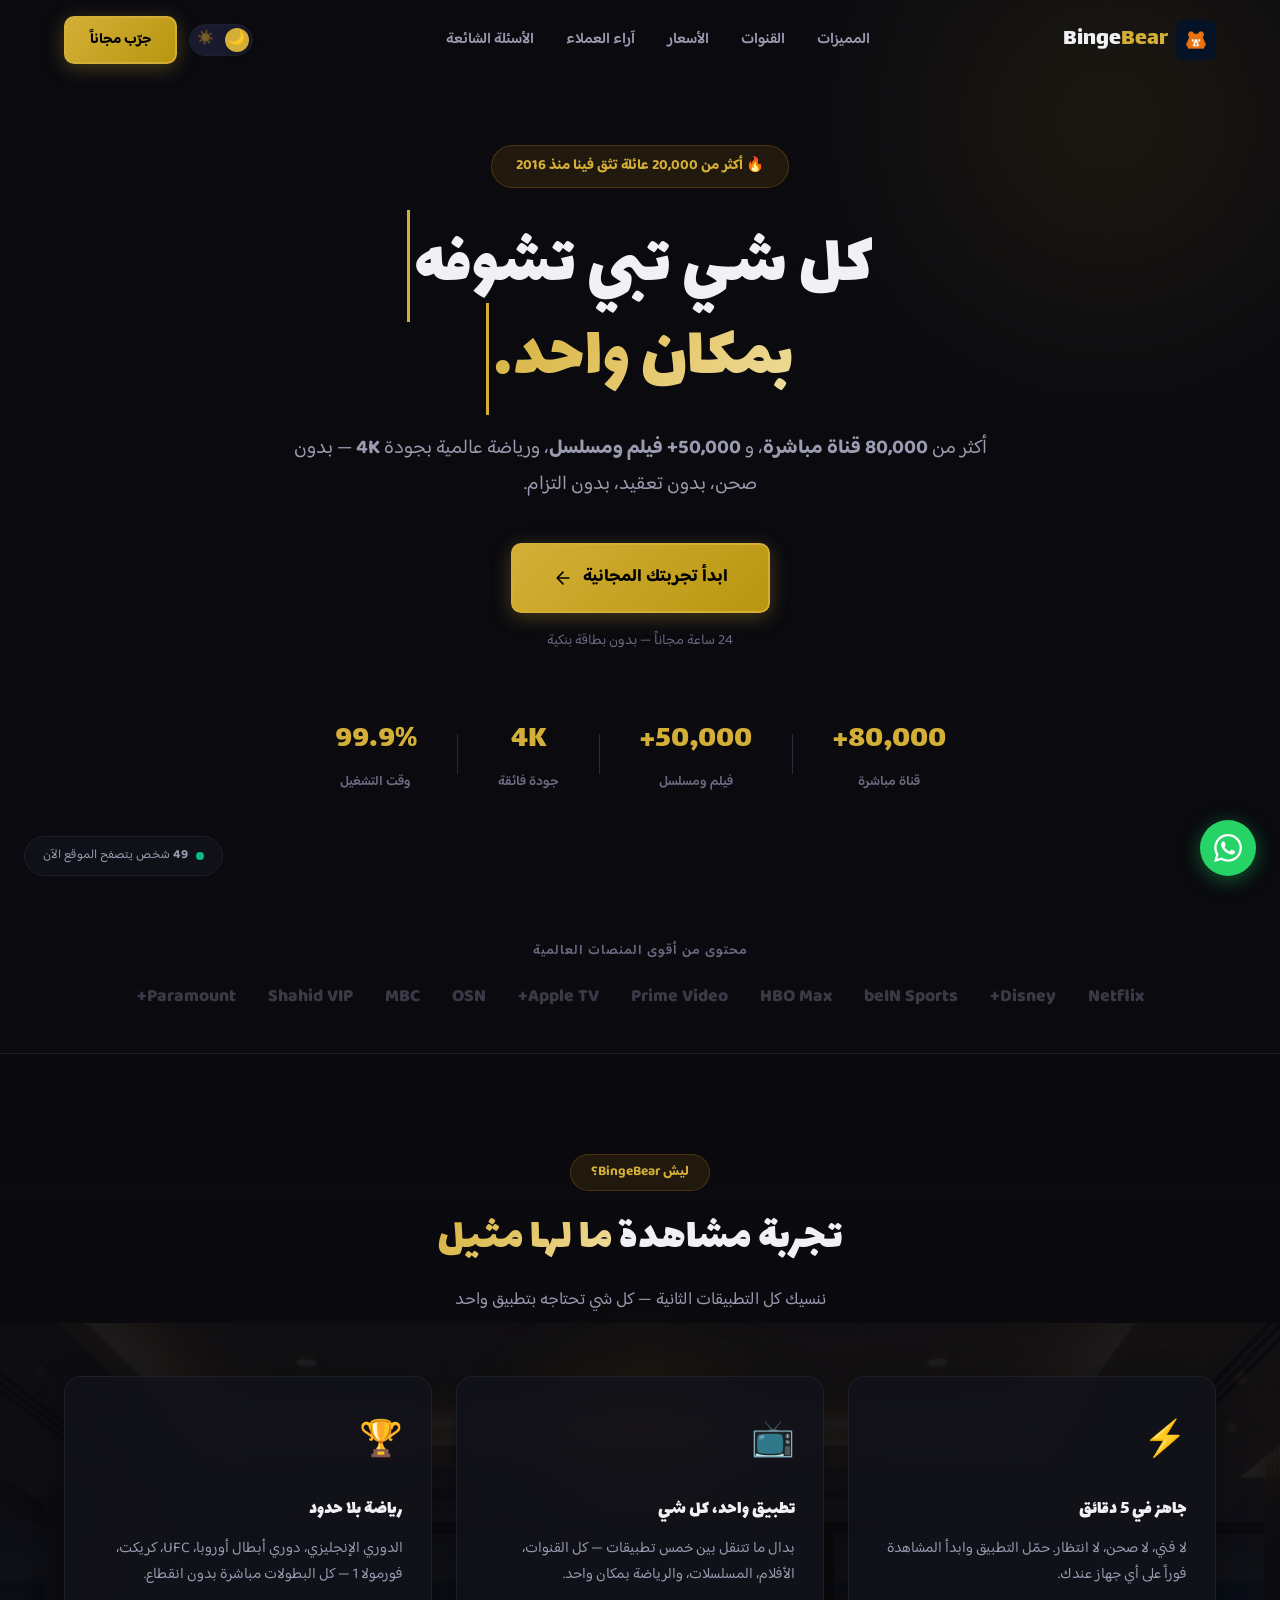
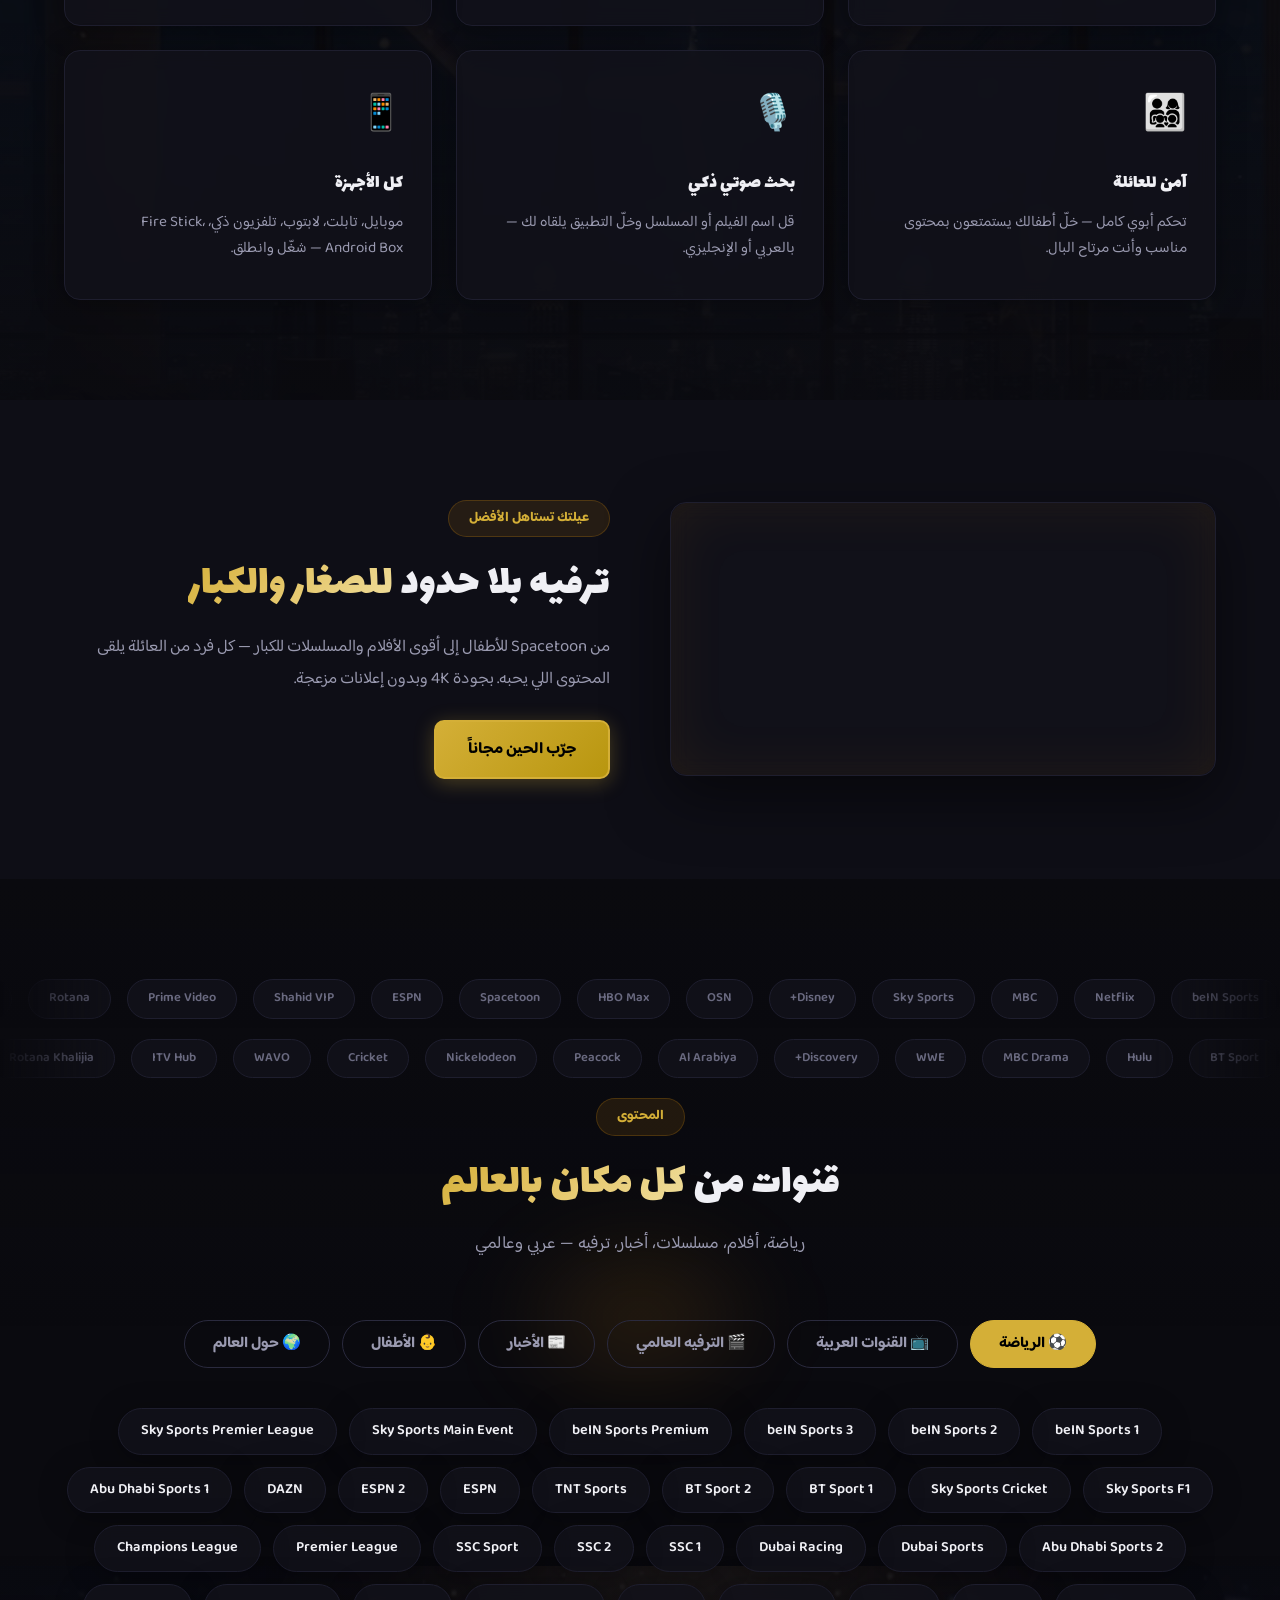
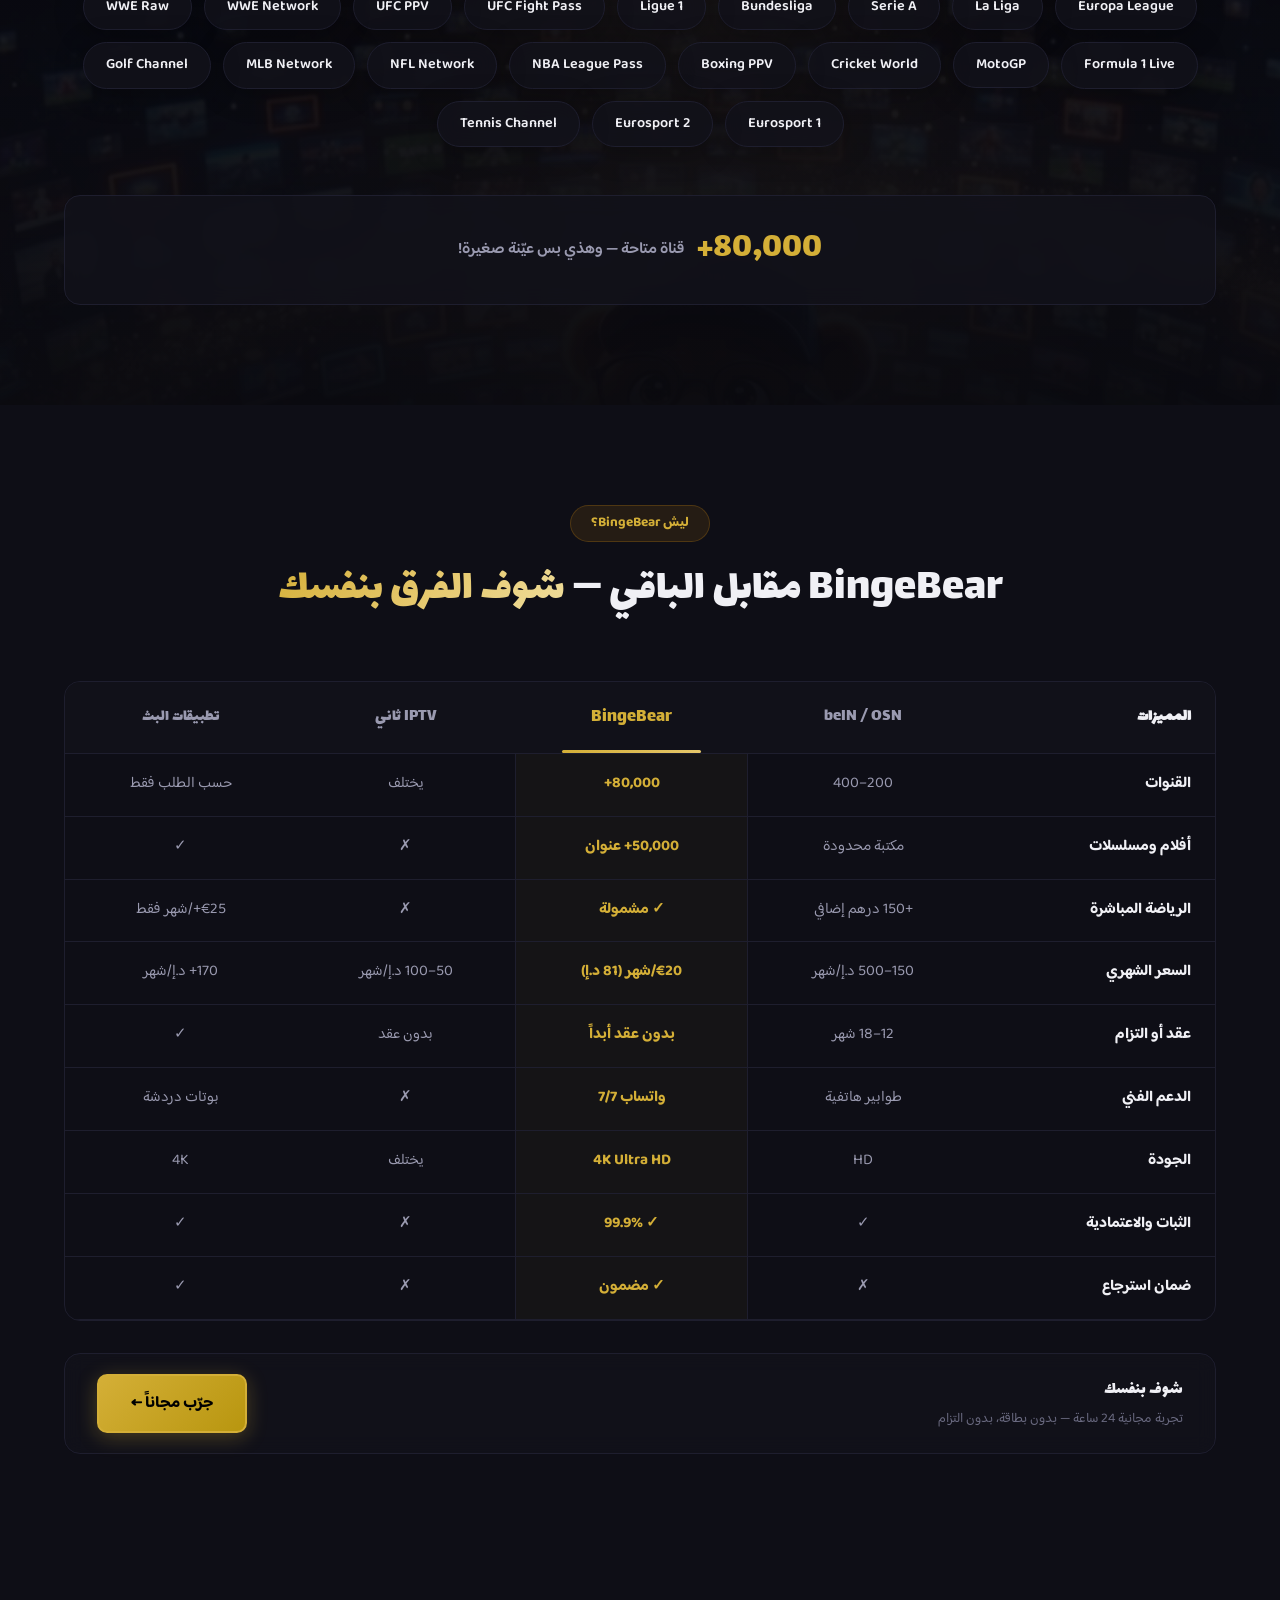
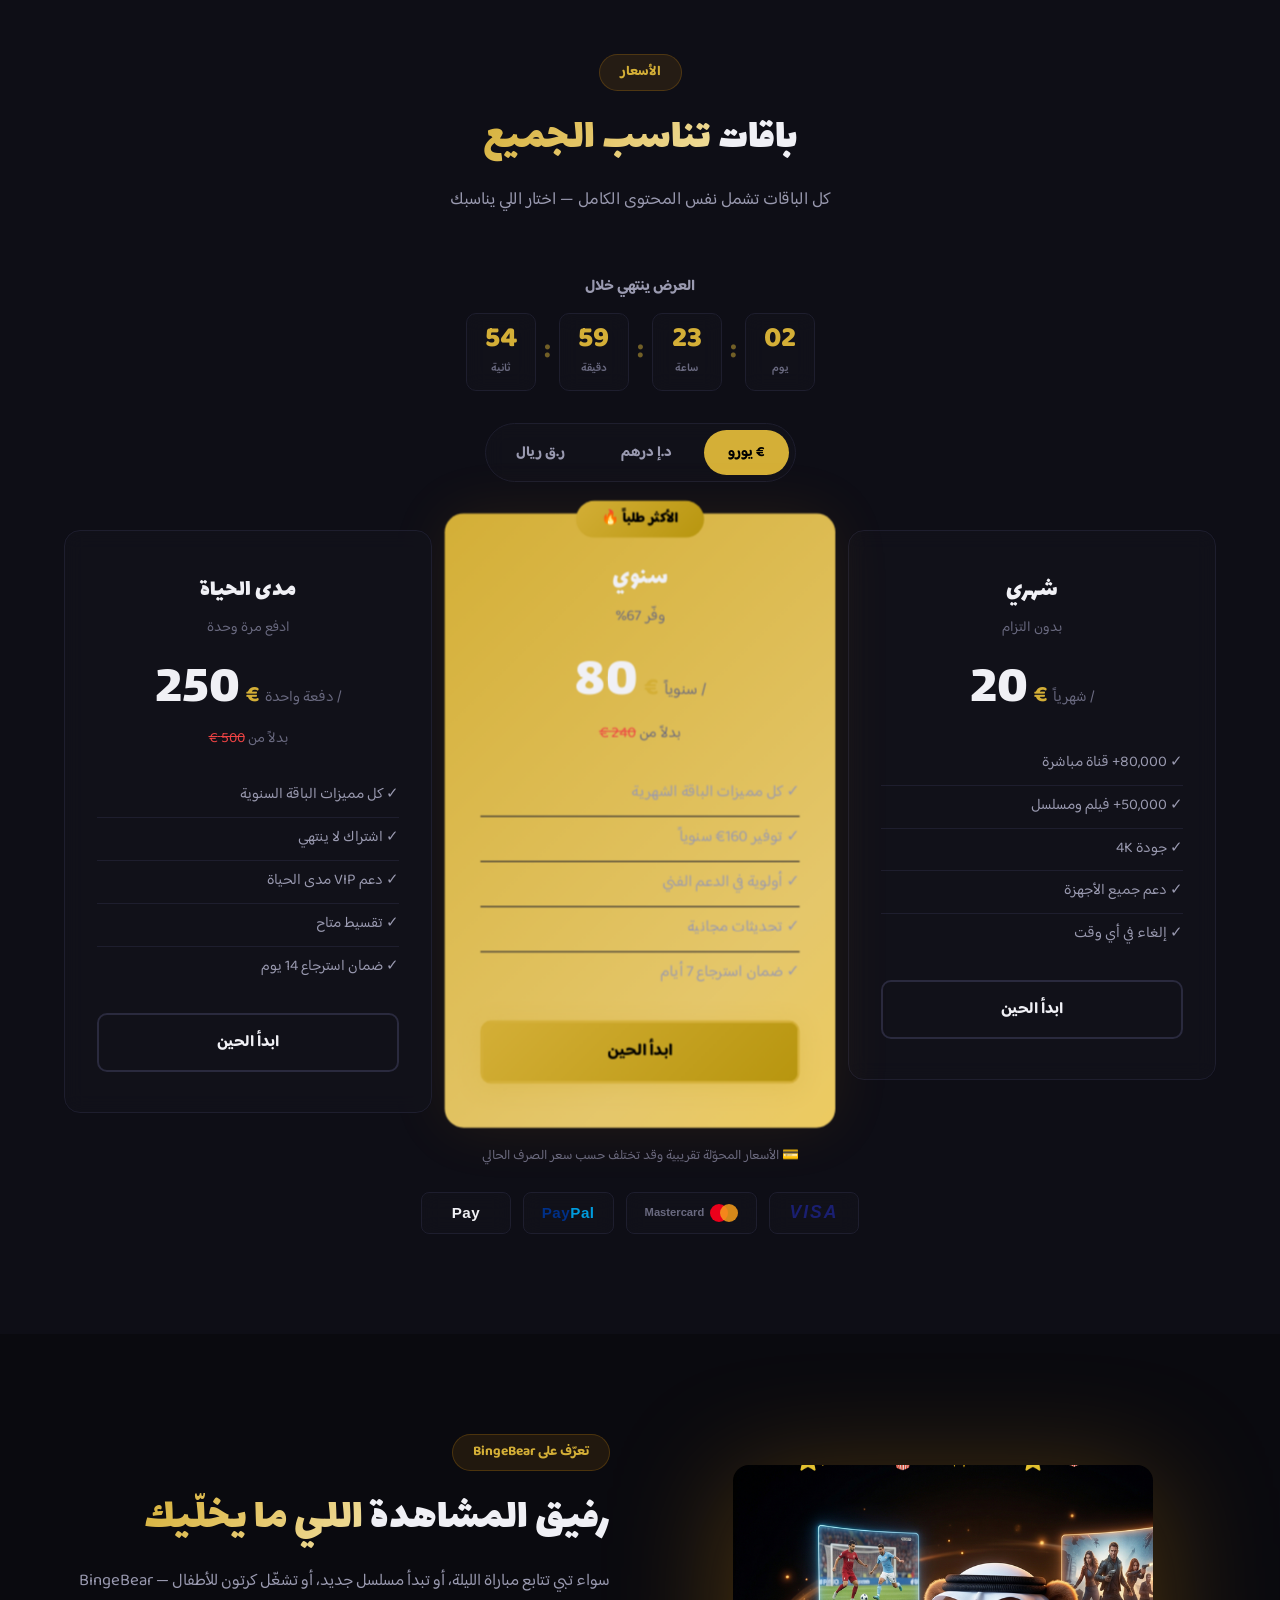
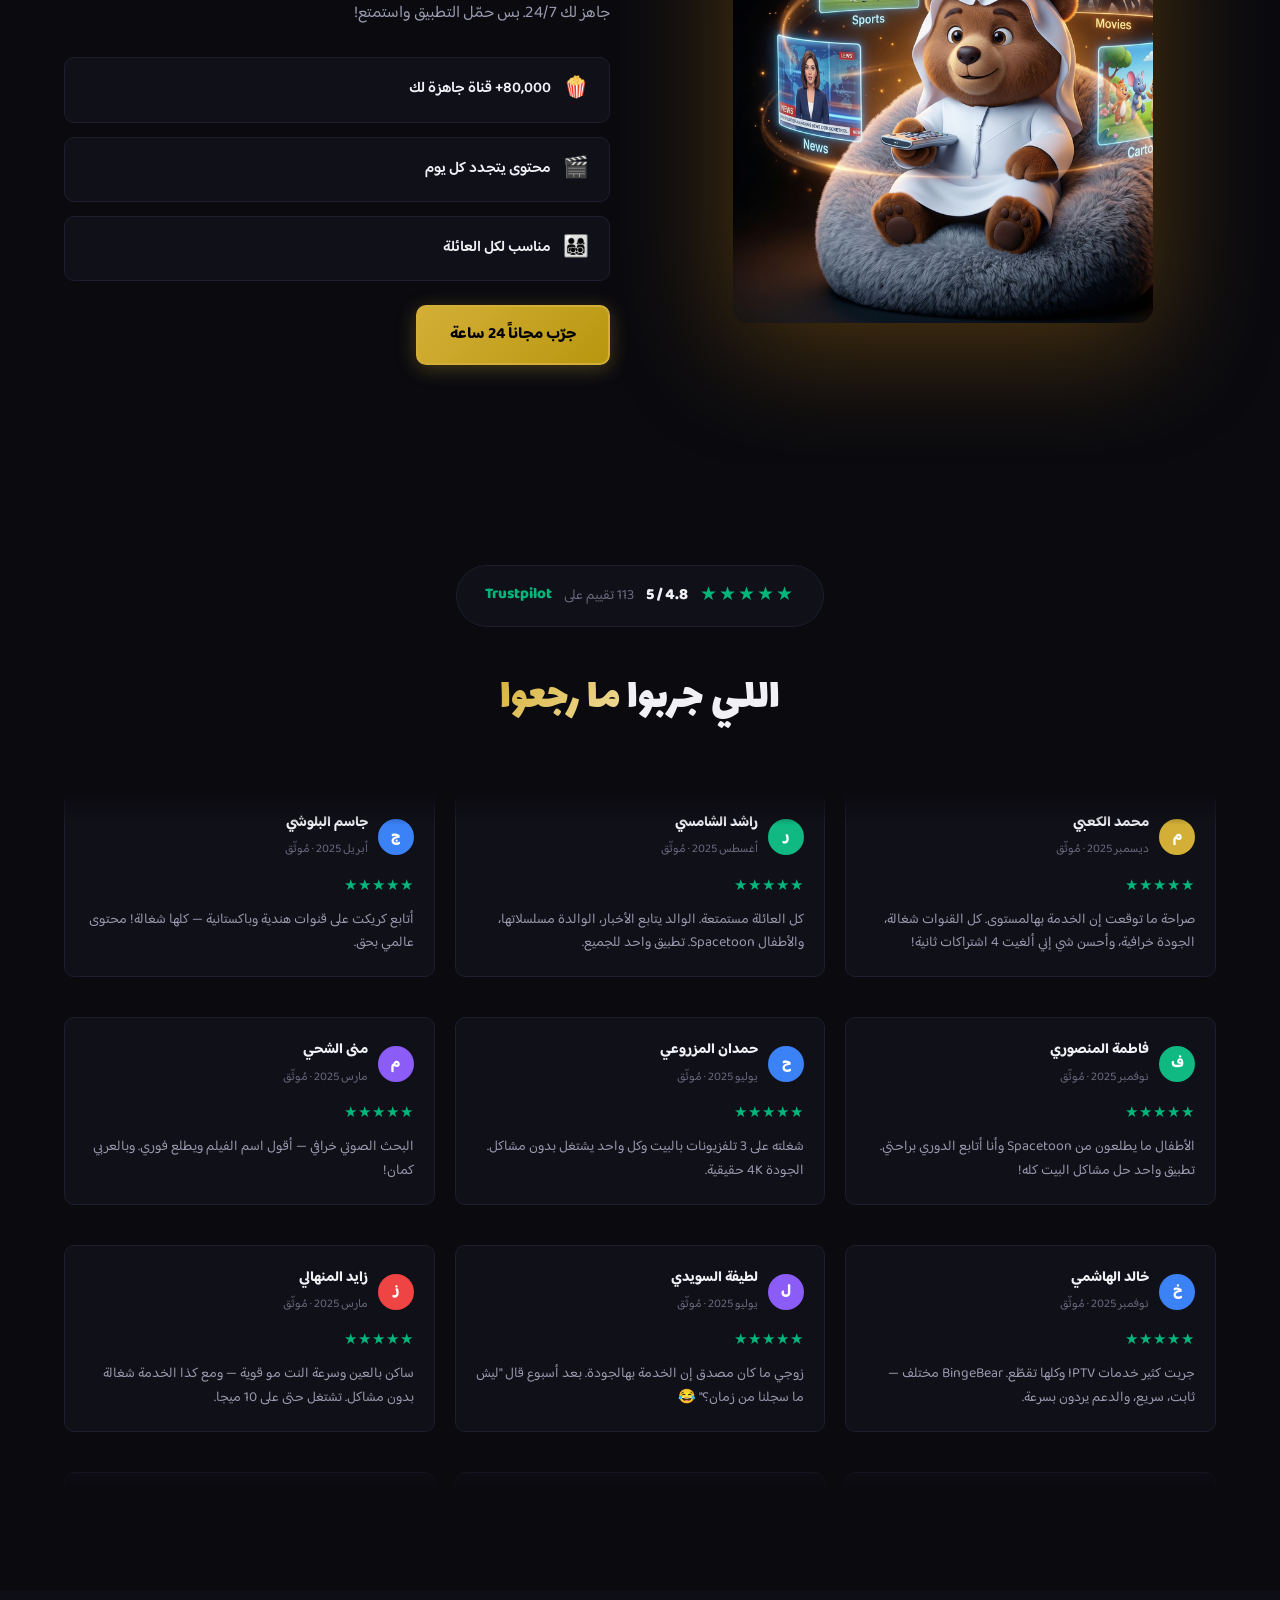
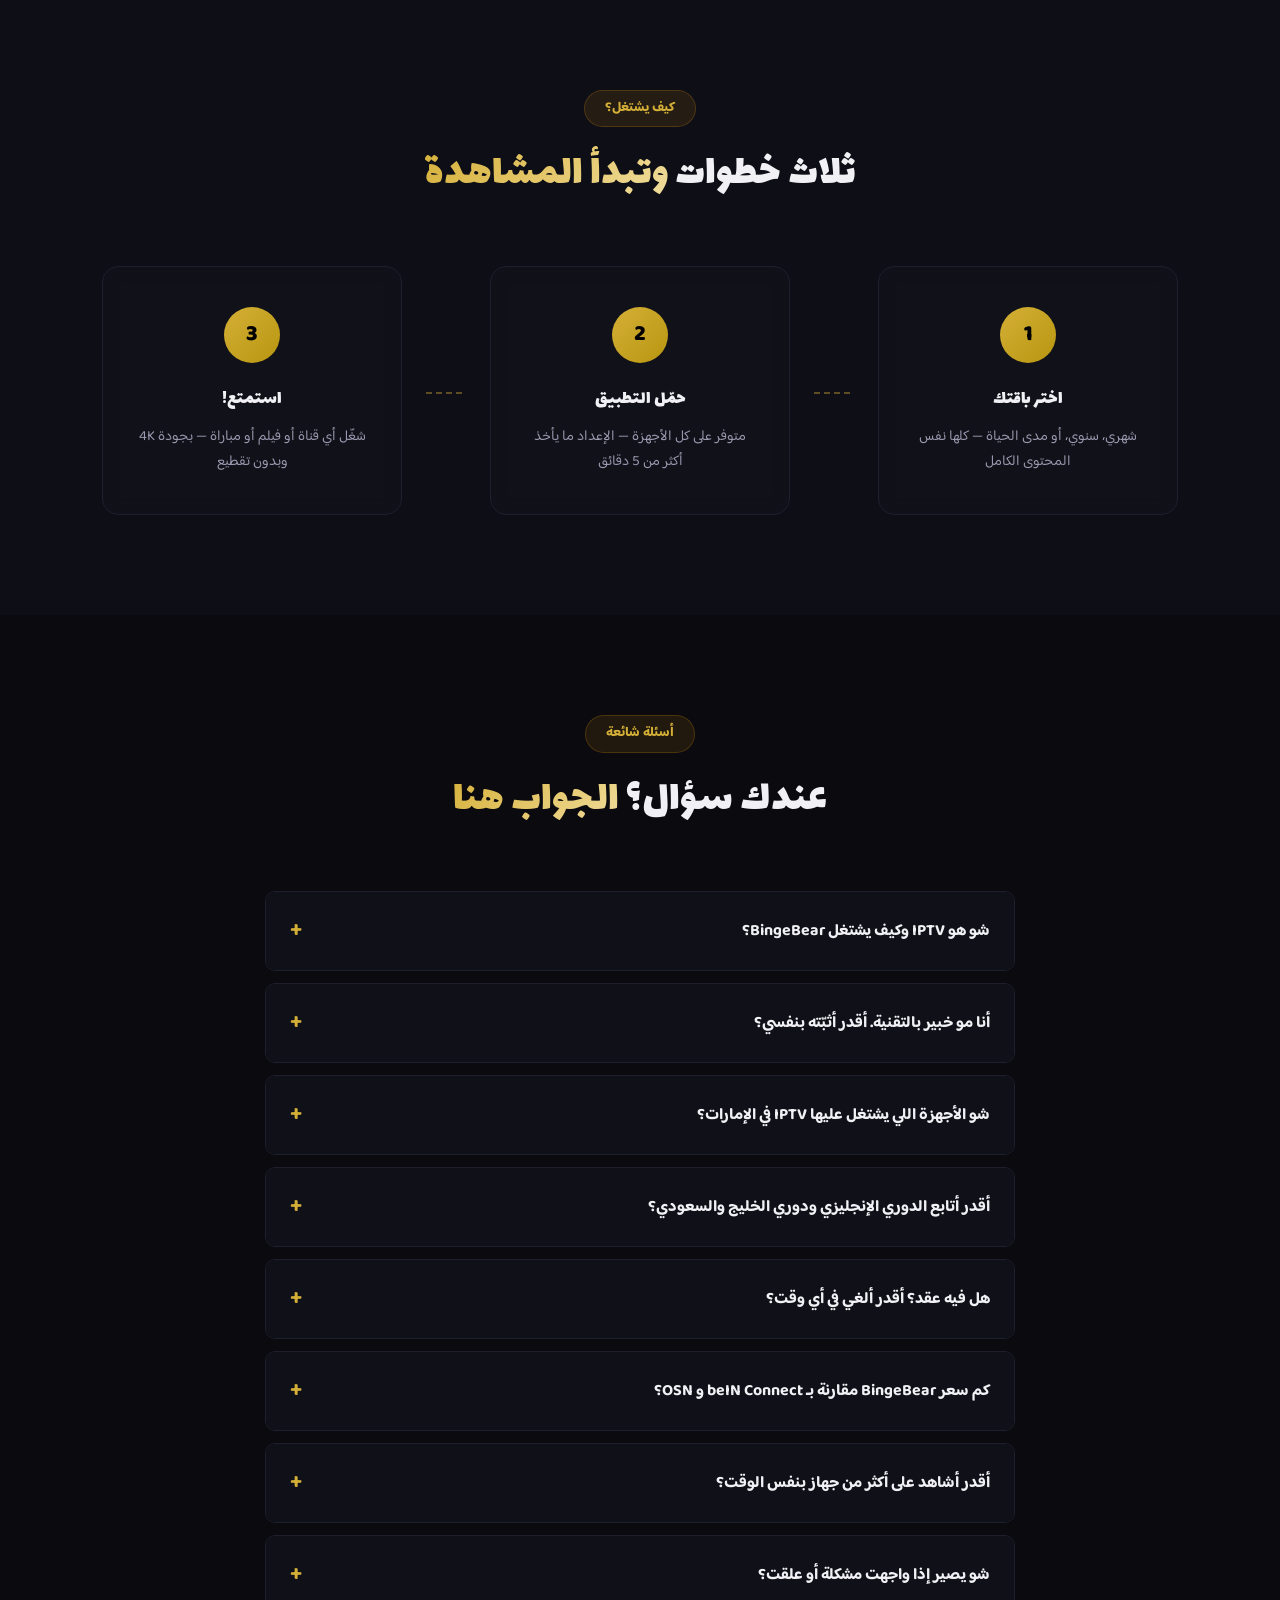
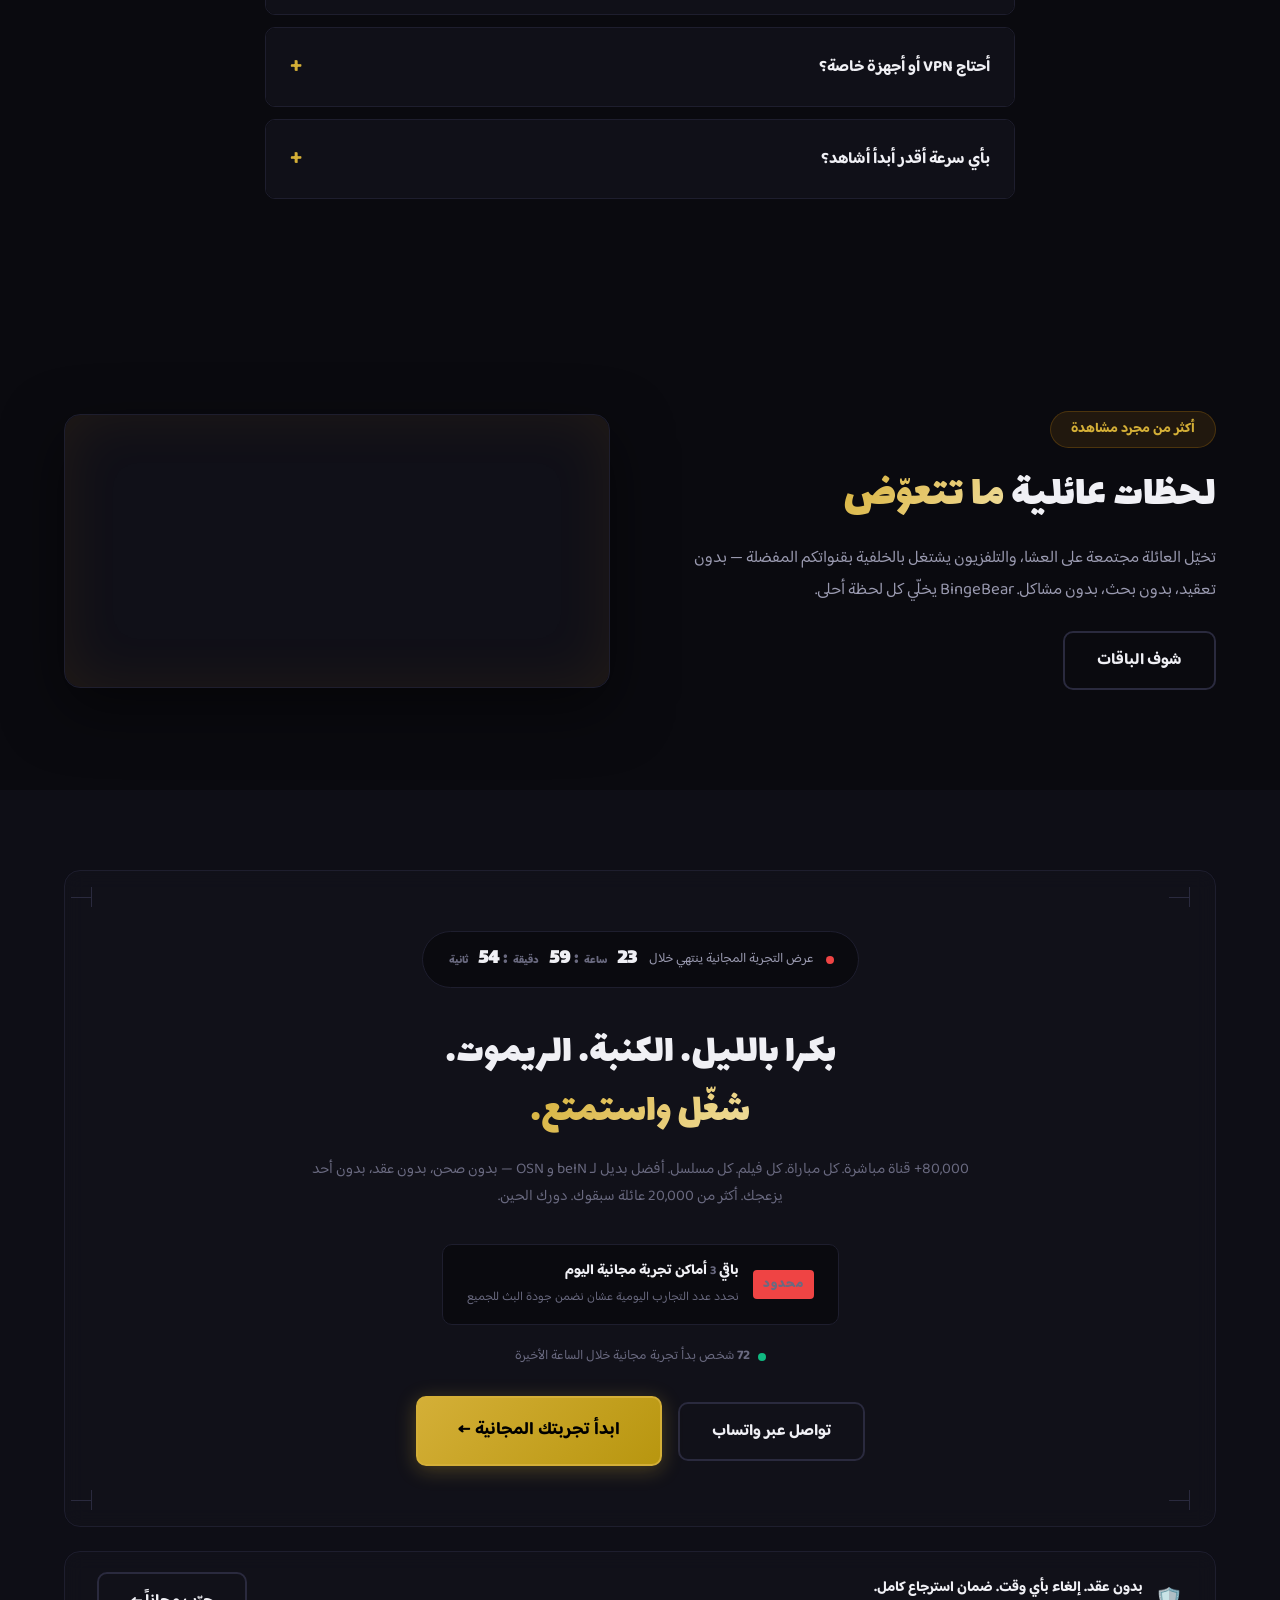
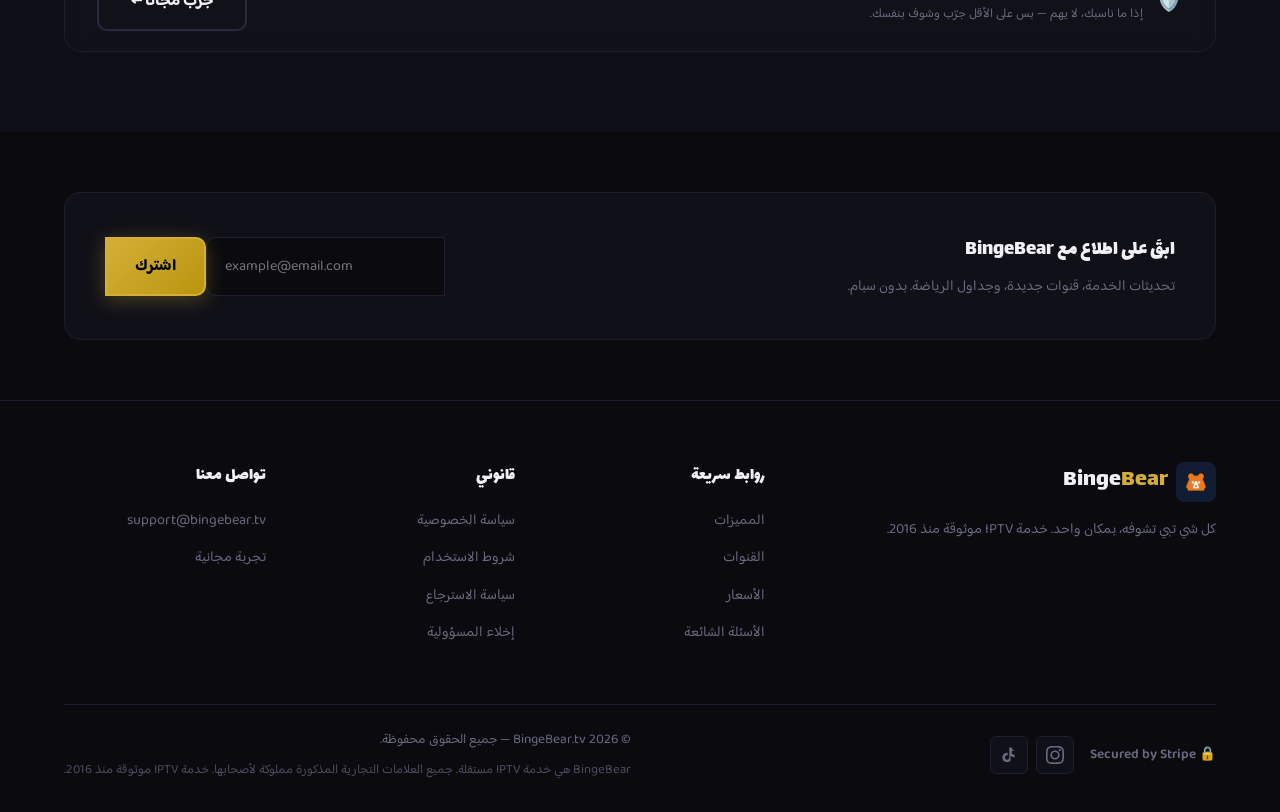
==== index.html @ a6d13f32 "init" ====
<!DOCTYPE html>
<html lang="ar" dir="rtl">
<head>
    <meta charset="UTF-8">
    <meta name="viewport" content="width=device-width, initial-scale=1.0">
    <title>BingeBear — كل شي تبيه، بمكان واحد</title>
    <meta name="description" content="BingeBear IPTV — أكثر من 80,000 قناة مباشرة، أفلام ومسلسلات بلا حدود، رياضة عالمية بجودة 4K. اشترك الحين!">
    <link rel="icon" href="favicon.ico" type="image/x-icon">
    <link rel="preconnect" href="https://fonts.googleapis.com">
    <link rel="preconnect" href="https://fonts.gstatic.com" crossorigin>
    <link href="https://fonts.googleapis.com/css2?family=Baloo+Bhaijaan+2:wght@400;500;600;700;800&family=Lalezar&family=Readex+Pro:wght@400;500;600;700&display=swap" rel="stylesheet">
    <link rel="stylesheet" href="style.css">

    <!-- SEO & Open Graph -->
    <meta property="og:title" content="BingeBear — كل شي تبيه، بمكان واحد">
    <meta property="og:description" content="أكثر من 80,000 قناة مباشرة، أفلام ومسلسلات بلا حدود، رياضة عالمية بجودة 4K. اشترك الحين!">
    <meta property="og:image" content="assets/bear-cub-popcorn.png">
    <meta property="og:type" content="website">
    <meta property="og:locale" content="ar_AE">
    <meta name="twitter:card" content="summary_large_image">
    <meta name="twitter:title" content="BingeBear — كل شي تبيه، بمكان واحد">
    <meta name="twitter:description" content="أكثر من 80,000 قناة مباشرة، أفلام ومسلسلات بلا حدود، رياضة عالمية بجودة 4K.">
    <meta name="twitter:image" content="assets/bear-cub-popcorn.png">
    <meta name="robots" content="index, follow">
    <meta name="author" content="BingeBear">
    <link rel="canonical" href="https://bingebear.tv/ar/">
</head>
<body>

    <!-- ===== LOADING SCREEN ===== -->
    <div class="loading-screen" id="loadingScreen">
        <div class="loading-content">
            <img src="assets/logo.png" alt="BingeBear" class="loading-logo">
            <div class="loading-bar"><div class="loading-fill"></div></div>
        </div>
    </div>

    <!-- ===== NAVBAR ===== -->
    <nav class="navbar" id="navbar">
        <div class="container nav-container">
            <a href="#" class="logo">
                <img src="assets/logo.png" alt="BingeBear" class="logo-img">
                <span class="logo-text">Binge<span class="logo-highlight">Bear</span></span>
            </a>
            <ul class="nav-links" id="navLinks">
                <li><a href="#features">المميزات</a></li>
                <li><a href="#channels">القنوات</a></li>
                <li><a href="#pricing">الأسعار</a></li>
                <li><a href="#reviews">آراء العملاء</a></li>
                <li><a href="#faq">الأسئلة الشائعة</a></li>
            </ul>
            <div class="nav-actions">
<div class="theme-switch" id="themeToggle" role="button" aria-label="تبديل الوضع">
                    <span class="switch-icon switch-moon">🌙</span>
                    <span class="switch-icon switch-sun">☀️</span>
                    <div class="switch-knob"></div>
                </div>
                <a href="trial.html" class="btn btn-primary btn-nav">جرّب مجاناً</a>
                <button class="menu-toggle" id="menuToggle" aria-label="القائمة">
                    <span></span><span></span><span></span>
                </button>
            </div>
        </div>
    </nav>

    <!-- ===== HERO ===== -->
    <section class="hero" id="hero">
        <!-- Background Video -->
        <div class="hero-video-bg">
            <video autoplay muted loop playsinline>
                <source src="assets/bear-family-tv.mp4" type="video/mp4">
            </video>
            <div class="hero-video-overlay"></div>
        </div>
        <div class="hero-bg-effects">
            <div class="hero-glow"></div>
        </div>
        <div class="container hero-container">
            <div class="hero-badge">🔥 أكثر من 20,000 عائلة تثق فينا منذ 2016</div>
            <h1 class="hero-title">
                كل شي تبي تشوفه<br>
                <span class="gradient-text">بمكان واحد.</span>
            </h1>
            <p class="hero-subtitle">
                أكثر من <strong>80,000 قناة مباشرة</strong>، و <strong>50,000+ فيلم ومسلسل</strong>،
                ورياضة عالمية بجودة <strong>4K</strong> — بدون صحن، بدون تعقيد، بدون التزام.
            </p>
            <div class="hero-cta">
                <a href="trial.html" class="btn btn-primary btn-lg">
                    <span>ابدأ تجربتك المجانية</span>
                    <svg width="20" height="20" viewBox="0 0 24 24" fill="none" stroke="currentColor" stroke-width="2" stroke-linecap="round" stroke-linejoin="round"><path d="M19 12H5M12 19l-7-7 7-7"/></svg>
                </a>
                <span class="hero-cta-note">24 ساعة مجاناً — بدون بطاقة بنكية</span>
            </div>
            <div class="hero-stats">
                <div class="stat">
                    <span class="stat-number" data-target="80000">80,000+</span>
                    <span class="stat-label">قناة مباشرة</span>
                </div>
                <div class="stat-divider"></div>
                <div class="stat">
                    <span class="stat-number">50,000+</span>
                    <span class="stat-label">فيلم ومسلسل</span>
                </div>
                <div class="stat-divider"></div>
                <div class="stat">
                    <span class="stat-number">4K</span>
                    <span class="stat-label">جودة فائقة</span>
                </div>
                <div class="stat-divider"></div>
                <div class="stat">
                    <span class="stat-number">99.9%</span>
                    <span class="stat-label">وقت التشغيل</span>
                </div>
            </div>
        </div>
    </section>

    <!-- ===== TRUSTED BY ===== -->
    <section class="trusted-by">
        <div class="container">
            <p class="trusted-label">محتوى من أقوى المنصات العالمية</p>
            <div class="trusted-logos">
                <span>Netflix</span>
                <span>Disney+</span>
                <span>beIN Sports</span>
                <span>HBO Max</span>
                <span>Prime Video</span>
                <span>Apple TV+</span>
                <span>OSN</span>
                <span>MBC</span>
                <span>Shahid VIP</span>
                <span>Paramount+</span>
            </div>
        </div>
    </section>

    <!-- ===== FEATURES ===== -->
    <section class="features section-with-bg" id="features">
        <!-- Animated Background Image -->
        <div class="section-bg-image">
            <img src="assets/section-bg-livingroom.jpg" alt="">
        </div>
        <div class="section-bg-overlay"></div>
        <div class="floating-particles" id="floatingParticles"></div>
        <div class="tv-glow-effect"></div>
        <div class="container">
            <div class="section-header">
                <span class="section-tag">ليش BingeBear؟</span>
                <h2 class="section-title">تجربة مشاهدة <span class="gradient-text">ما لها مثيل</span></h2>
                <p class="section-desc">ننسيك كل التطبيقات الثانية — كل شي تحتاجه بتطبيق واحد</p>
            </div>
            <div class="features-grid">
                <div class="feature-card reveal-right stagger-1">
                    <div class="feature-icon">⚡</div>
                    <h3>جاهز في 5 دقائق</h3>
                    <p>لا فني، لا صحن، لا انتظار. حمّل التطبيق وابدأ المشاهدة فوراً على أي جهاز عندك.</p>
                </div>
                <div class="feature-card reveal-left stagger-2">
                    <div class="feature-icon">📺</div>
                    <h3>تطبيق واحد، كل شي</h3>
                    <p>بدال ما تتنقل بين خمس تطبيقات — كل القنوات، الأفلام، المسلسلات، والرياضة بمكان واحد.</p>
                </div>
                <div class="feature-card reveal-right stagger-3">
                    <div class="feature-icon">🏆</div>
                    <h3>رياضة بلا حدود</h3>
                    <p>الدوري الإنجليزي، دوري أبطال أوروبا، UFC، كريكت، فورمولا 1 — كل البطولات مباشرة بدون انقطاع.</p>
                </div>
                <div class="feature-card reveal-left stagger-4">
                    <div class="feature-icon">👨‍👩‍👧‍👦</div>
                    <h3>آمن للعائلة</h3>
                    <p>تحكم أبوي كامل — خلّ أطفالك يستمتعون بمحتوى مناسب وأنت مرتاح البال.</p>
                </div>
                <div class="feature-card reveal-right stagger-5">
                    <div class="feature-icon">🎙️</div>
                    <h3>بحث صوتي ذكي</h3>
                    <p>قل اسم الفيلم أو المسلسل وخلّ التطبيق يلقاه لك — بالعربي أو الإنجليزي.</p>
                </div>
                <div class="feature-card reveal-left stagger-6">
                    <div class="feature-icon">📱</div>
                    <h3>كل الأجهزة</h3>
                    <p>موبايل، تابلت، لابتوب، تلفزيون ذكي، Fire Stick، Android Box — شغّل وانطلق.</p>
                </div>
            </div>
        </div>
    </section>

    <!-- ===== VIDEO SHOWCASE: Bear Cub Animation ===== -->
    <section class="video-showcase">
        <div class="container">
            <div class="showcase-split">
                <div class="showcase-video reveal">
                    <video autoplay muted loop playsinline>
                        <source src="assets/bear-cub-animation.mp4" type="video/mp4">
                    </video>
                </div>
                <div class="showcase-text reveal">
                    <span class="section-tag">عيلتك تستاهل الأفضل</span>
                    <h2 class="section-title">ترفيه بلا حدود <span class="gradient-text">للصغار والكبار</span></h2>
                    <p>من Spacetoon للأطفال إلى أقوى الأفلام والمسلسلات للكبار — كل فرد من العائلة يلقى المحتوى اللي يحبه. بجودة 4K وبدون إعلانات مزعجة.</p>
                    <a href="trial.html" class="btn btn-primary" style="margin-top: 24px;">جرّب الحين مجاناً</a>
                </div>
            </div>
        </div>
    </section>

    <!-- ===== CHANNELS ===== -->
    <section class="channels section-with-bg" id="channels">
        <!-- Animated Background Image -->
        <div class="section-bg-image">
            <img src="assets/channels-bg-bear.jpg" alt="">
        </div>
        <div class="section-bg-overlay"></div>
        <div class="floating-particles" id="floatingParticles2"></div>
        <div class="tv-glow-effect"></div>
        <!-- Auto-scrolling marquee -->
        <div class="channels-marquee">
            <div class="marquee-track">
                <span>beIN Sports</span><span>Netflix</span><span>MBC</span><span>Sky Sports</span><span>Disney+</span><span>OSN</span><span>HBO Max</span><span>Spacetoon</span><span>ESPN</span><span>Shahid VIP</span><span>Prime Video</span><span>Rotana</span><span>Apple TV+</span><span>Abu Dhabi Sports</span><span>Formula 1</span><span>UFC</span><span>Al Jazeera</span><span>Paramount+</span><span>DAZN</span><span>BBC</span><span>Crunchyroll</span><span>SSC</span><span>Dubai TV</span><span>Cartoon Network</span>
                <span>beIN Sports</span><span>Netflix</span><span>MBC</span><span>Sky Sports</span><span>Disney+</span><span>OSN</span><span>HBO Max</span><span>Spacetoon</span><span>ESPN</span><span>Shahid VIP</span><span>Prime Video</span><span>Rotana</span><span>Apple TV+</span><span>Abu Dhabi Sports</span><span>Formula 1</span><span>UFC</span><span>Al Jazeera</span><span>Paramount+</span><span>DAZN</span><span>BBC</span><span>Crunchyroll</span><span>SSC</span><span>Dubai TV</span><span>Cartoon Network</span>
            </div>
        </div>
        <div class="channels-marquee marquee-reverse">
            <div class="marquee-track">
                <span>BT Sport</span><span>Hulu</span><span>MBC Drama</span><span>WWE</span><span>Discovery+</span><span>Al Arabiya</span><span>Peacock</span><span>Nickelodeon</span><span>Cricket</span><span>WAVO</span><span>ITV Hub</span><span>Rotana Khalijia</span><span>Boxing PPV</span><span>Nat Geo</span><span>LBC</span><span>Baraem</span><span>Channel 4</span><span>NBA</span><span>CBC</span><span>MBC Action</span><span>Sky News Arabia</span><span>CBeebies</span><span>Karameesh</span><span>TNT Sports</span>
                <span>BT Sport</span><span>Hulu</span><span>MBC Drama</span><span>WWE</span><span>Discovery+</span><span>Al Arabiya</span><span>Peacock</span><span>Nickelodeon</span><span>Cricket</span><span>WAVO</span><span>ITV Hub</span><span>Rotana Khalijia</span><span>Boxing PPV</span><span>Nat Geo</span><span>LBC</span><span>Baraem</span><span>Channel 4</span><span>NBA</span><span>CBC</span><span>MBC Action</span><span>Sky News Arabia</span><span>CBeebies</span><span>Karameesh</span><span>TNT Sports</span>
            </div>
        </div>

        <div class="container">
            <div class="section-header">
                <span class="section-tag">المحتوى</span>
                <h2 class="section-title">قنوات من <span class="gradient-text">كل مكان بالعالم</span></h2>
                <p class="section-desc">رياضة، أفلام، مسلسلات، أخبار، ترفيه — عربي وعالمي</p>
            </div>
            <div class="channels-categories">
                <button class="channel-tab active" data-category="sports">⚽ الرياضة</button>
                <button class="channel-tab" data-category="arabic">📺 القنوات العربية</button>
                <button class="channel-tab" data-category="entertainment">🎬 الترفيه العالمي</button>
                <button class="channel-tab" data-category="news">📰 الأخبار</button>
                <button class="channel-tab" data-category="kids">👶 الأطفال</button>
                <button class="channel-tab" data-category="world">🌍 حول العالم</button>
            </div>
            <div class="channels-showcase">
                <!-- Sports -->
                <div class="channel-group active" id="sports">
                    <div class="channel-pill">beIN Sports 1</div>
                    <div class="channel-pill">beIN Sports 2</div>
                    <div class="channel-pill">beIN Sports 3</div>
                    <div class="channel-pill">beIN Sports Premium</div>
                    <div class="channel-pill">Sky Sports Main Event</div>
                    <div class="channel-pill">Sky Sports Premier League</div>
                    <div class="channel-pill">Sky Sports F1</div>
                    <div class="channel-pill">Sky Sports Cricket</div>
                    <div class="channel-pill">BT Sport 1</div>
                    <div class="channel-pill">BT Sport 2</div>
                    <div class="channel-pill">TNT Sports</div>
                    <div class="channel-pill">ESPN</div>
                    <div class="channel-pill">ESPN 2</div>
                    <div class="channel-pill">DAZN</div>
                    <div class="channel-pill">Abu Dhabi Sports 1</div>
                    <div class="channel-pill">Abu Dhabi Sports 2</div>
                    <div class="channel-pill">Dubai Sports</div>
                    <div class="channel-pill">Dubai Racing</div>
                    <div class="channel-pill">SSC 1</div>
                    <div class="channel-pill">SSC 2</div>
                    <div class="channel-pill">SSC Sport</div>
                    <div class="channel-pill">Premier League</div>
                    <div class="channel-pill">Champions League</div>
                    <div class="channel-pill">Europa League</div>
                    <div class="channel-pill">La Liga</div>
                    <div class="channel-pill">Serie A</div>
                    <div class="channel-pill">Bundesliga</div>
                    <div class="channel-pill">Ligue 1</div>
                    <div class="channel-pill">UFC Fight Pass</div>
                    <div class="channel-pill">UFC PPV</div>
                    <div class="channel-pill">WWE Network</div>
                    <div class="channel-pill">WWE Raw</div>
                    <div class="channel-pill">Formula 1 Live</div>
                    <div class="channel-pill">MotoGP</div>
                    <div class="channel-pill">Cricket World</div>
                    <div class="channel-pill">Boxing PPV</div>
                    <div class="channel-pill">NBA League Pass</div>
                    <div class="channel-pill">NFL Network</div>
                    <div class="channel-pill">MLB Network</div>
                    <div class="channel-pill">Golf Channel</div>
                    <div class="channel-pill">Eurosport 1</div>
                    <div class="channel-pill">Eurosport 2</div>
                    <div class="channel-pill">Tennis Channel</div>
                </div>
                <!-- Arabic -->
                <div class="channel-group" id="arabic">
                    <div class="channel-pill">MBC 1</div>
                    <div class="channel-pill">MBC 2</div>
                    <div class="channel-pill">MBC 4</div>
                    <div class="channel-pill">MBC Drama</div>
                    <div class="channel-pill">MBC Action</div>
                    <div class="channel-pill">MBC Max</div>
                    <div class="channel-pill">MBC Bollywood</div>
                    <div class="channel-pill">MBC Persia</div>
                    <div class="channel-pill">OSN Movies</div>
                    <div class="channel-pill">OSN Series</div>
                    <div class="channel-pill">OSN Yahala</div>
                    <div class="channel-pill">OSN Living</div>
                    <div class="channel-pill">Shahid VIP</div>
                    <div class="channel-pill">WAVO</div>
                    <div class="channel-pill">Rotana Cinema</div>
                    <div class="channel-pill">Rotana Classic</div>
                    <div class="channel-pill">Rotana Khalijia</div>
                    <div class="channel-pill">Rotana Music</div>
                    <div class="channel-pill">Rotana Drama</div>
                    <div class="channel-pill">Dubai TV</div>
                    <div class="channel-pill">Dubai One</div>
                    <div class="channel-pill">Sama Dubai</div>
                    <div class="channel-pill">Abu Dhabi TV</div>
                    <div class="channel-pill">Abu Dhabi Drama</div>
                    <div class="channel-pill">Sharjah TV</div>
                    <div class="channel-pill">Ajman TV</div>
                    <div class="channel-pill">Qatar TV</div>
                    <div class="channel-pill">Kuwait TV</div>
                    <div class="channel-pill">Bahrain TV</div>
                    <div class="channel-pill">Oman TV</div>
                    <div class="channel-pill">Saudi TV</div>
                    <div class="channel-pill">ART Cinema</div>
                    <div class="channel-pill">ART Hekayat</div>
                    <div class="channel-pill">Melody Drama</div>
                    <div class="channel-pill">LBC</div>
                    <div class="channel-pill">CBC</div>
                    <div class="channel-pill">CBC Drama</div>
                    <div class="channel-pill">ON E</div>
                    <div class="channel-pill">DMC</div>
                    <div class="channel-pill">Al Hayat</div>
                </div>
                <!-- Entertainment -->
                <div class="channel-group" id="entertainment">
                    <div class="channel-pill">Netflix</div>
                    <div class="channel-pill">Disney+</div>
                    <div class="channel-pill">HBO Max</div>
                    <div class="channel-pill">Prime Video</div>
                    <div class="channel-pill">Apple TV+</div>
                    <div class="channel-pill">Paramount+</div>
                    <div class="channel-pill">Hulu</div>
                    <div class="channel-pill">Peacock</div>
                    <div class="channel-pill">Starz</div>
                    <div class="channel-pill">Showtime</div>
                    <div class="channel-pill">AMC</div>
                    <div class="channel-pill">FX</div>
                    <div class="channel-pill">TNT</div>
                    <div class="channel-pill">TBS</div>
                    <div class="channel-pill">BBC iPlayer</div>
                    <div class="channel-pill">BBC One</div>
                    <div class="channel-pill">BBC Two</div>
                    <div class="channel-pill">ITV Hub</div>
                    <div class="channel-pill">Channel 4</div>
                    <div class="channel-pill">Channel 5</div>
                    <div class="channel-pill">Sky Cinema</div>
                    <div class="channel-pill">Sky Atlantic</div>
                    <div class="channel-pill">Crunchyroll</div>
                    <div class="channel-pill">Funimation</div>
                    <div class="channel-pill">Discovery+</div>
                    <div class="channel-pill">National Geographic</div>
                    <div class="channel-pill">History Channel</div>
                    <div class="channel-pill">A&E</div>
                    <div class="channel-pill">Lifetime</div>
                    <div class="channel-pill">Comedy Central</div>
                    <div class="channel-pill">MTV</div>
                    <div class="channel-pill">E! Entertainment</div>
                    <div class="channel-pill">TLC</div>
                    <div class="channel-pill">Food Network</div>
                    <div class="channel-pill">HGTV</div>
                    <div class="channel-pill">Travel Channel</div>
                </div>
                <!-- News -->
                <div class="channel-group" id="news">
                    <div class="channel-pill">Al Jazeera Arabic</div>
                    <div class="channel-pill">Al Jazeera English</div>
                    <div class="channel-pill">Al Arabiya</div>
                    <div class="channel-pill">Sky News Arabia</div>
                    <div class="channel-pill">Al Hadath</div>
                    <div class="channel-pill">BBC Arabic</div>
                    <div class="channel-pill">BBC World News</div>
                    <div class="channel-pill">CNN International</div>
                    <div class="channel-pill">CNN Arabic</div>
                    <div class="channel-pill">France 24 Arabic</div>
                    <div class="channel-pill">France 24 English</div>
                    <div class="channel-pill">DW Arabic</div>
                    <div class="channel-pill">RT Arabic</div>
                    <div class="channel-pill">CNBC Arabia</div>
                    <div class="channel-pill">Bloomberg</div>
                    <div class="channel-pill">Fox News</div>
                    <div class="channel-pill">MSNBC</div>
                    <div class="channel-pill">Sky News UK</div>
                    <div class="channel-pill">Euronews</div>
                    <div class="channel-pill">TRT World</div>
                    <div class="channel-pill">NHK World</div>
                    <div class="channel-pill">CGTN</div>
                </div>
                <!-- Kids -->
                <div class="channel-group" id="kids">
                    <div class="channel-pill">Spacetoon</div>
                    <div class="channel-pill">Spacetoon English</div>
                    <div class="channel-pill">Cartoon Network Arabic</div>
                    <div class="channel-pill">Cartoon Network English</div>
                    <div class="channel-pill">Nickelodeon Arabic</div>
                    <div class="channel-pill">Nickelodeon English</div>
                    <div class="channel-pill">Nick Jr Arabic</div>
                    <div class="channel-pill">Nick Jr English</div>
                    <div class="channel-pill">Disney Channel Arabic</div>
                    <div class="channel-pill">Disney Channel English</div>
                    <div class="channel-pill">Disney Junior</div>
                    <div class="channel-pill">Disney XD</div>
                    <div class="channel-pill">MBC 3</div>
                    <div class="channel-pill">Baraem</div>
                    <div class="channel-pill">Karameesh</div>
                    <div class="channel-pill">Toyor Al Janah</div>
                    <div class="channel-pill">Toyor Baby</div>
                    <div class="channel-pill">BabyTV</div>
                    <div class="channel-pill">Baby First</div>
                    <div class="channel-pill">CBeebies</div>
                    <div class="channel-pill">PBS Kids</div>
                    <div class="channel-pill">Boomerang</div>
                    <div class="channel-pill">DreamWorks</div>
                    <div class="channel-pill">Lego Channel</div>
                </div>
                <!-- World -->
                <div class="channel-group" id="world">
                    <div class="channel-pill">🇹🇷 TRT 1</div>
                    <div class="channel-pill">🇹🇷 Star TV</div>
                    <div class="channel-pill">🇹🇷 ATV</div>
                    <div class="channel-pill">🇹🇷 Show TV</div>
                    <div class="channel-pill">🇮🇳 Star Plus</div>
                    <div class="channel-pill">🇮🇳 Zee TV</div>
                    <div class="channel-pill">🇮🇳 Colors TV</div>
                    <div class="channel-pill">🇮🇳 Sony TV</div>
                    <div class="channel-pill">🇵🇰 ARY Digital</div>
                    <div class="channel-pill">🇵🇰 Geo TV</div>
                    <div class="channel-pill">🇵🇰 HUM TV</div>
                    <div class="channel-pill">🇫🇷 TF1</div>
                    <div class="channel-pill">🇫🇷 France 2</div>
                    <div class="channel-pill">🇫🇷 Canal+</div>
                    <div class="channel-pill">🇩🇪 ZDF</div>
                    <div class="channel-pill">🇩🇪 ARD</div>
                    <div class="channel-pill">🇩🇪 ProSieben</div>
                    <div class="channel-pill">🇪🇸 TVE</div>
                    <div class="channel-pill">🇪🇸 Antena 3</div>
                    <div class="channel-pill">🇮🇹 RAI 1</div>
                    <div class="channel-pill">🇮🇹 Mediaset</div>
                    <div class="channel-pill">🇧🇷 Globo</div>
                    <div class="channel-pill">🇯🇵 NHK</div>
                    <div class="channel-pill">🇯🇵 Fuji TV</div>
                    <div class="channel-pill">🇰🇷 KBS</div>
                    <div class="channel-pill">🇰🇷 SBS</div>
                    <div class="channel-pill">🇵🇭 ABS-CBN</div>
                    <div class="channel-pill">🇮🇩 RCTI</div>
                    <div class="channel-pill">🇳🇬 Africa Magic</div>
                    <div class="channel-pill">🇿🇦 SABC</div>
                </div>
            </div>
            <div class="channels-counter">
                <span class="counter-number">80,000+</span>
                <span class="counter-label">قناة متاحة — وهذي بس عيّنة صغيرة!</span>
            </div>
        </div>
    </section>

    <!-- ===== COMPARISON TABLE ===== -->
    <section class="comparison" id="compare">
        <div class="container">
            <div class="section-header">
                <span class="section-tag">ليش BingeBear؟</span>
                <h2 class="section-title">BingeBear مقابل الباقي — <span class="gradient-text">شوف الفرق بنفسك</span></h2>
            </div>
            <div class="compare-table-wrap">
                <table class="compare-table">
                    <thead>
                        <tr>
                            <th class="compare-feature">المميزات</th>
                            <th>beIN / OSN</th>
                            <th class="compare-highlight">BingeBear</th>
                            <th>IPTV ثاني</th>
                            <th>تطبيقات البث</th>
                        </tr>
                    </thead>
                    <tbody>
                        <tr>
                            <td class="compare-feature">القنوات</td>
                            <td>200–400</td>
                            <td class="compare-highlight"><strong>80,000+</strong></td>
                            <td>يختلف</td>
                            <td>حسب الطلب فقط</td>
                        </tr>
                        <tr>
                            <td class="compare-feature">أفلام ومسلسلات</td>
                            <td>مكتبة محدودة</td>
                            <td class="compare-highlight"><strong>50,000+ عنوان</strong></td>
                            <td>✗</td>
                            <td>✓</td>
                        </tr>
                        <tr>
                            <td class="compare-feature">الرياضة المباشرة</td>
                            <td>+150 درهم إضافي</td>
                            <td class="compare-highlight">✓ مشمولة</td>
                            <td>✗</td>
                            <td>€25+/شهر فقط</td>
                        </tr>
                        <tr>
                            <td class="compare-feature">السعر الشهري</td>
                            <td>150–500 د.إ/شهر</td>
                            <td class="compare-highlight"><strong>€20/شهر (81 د.إ)</strong></td>
                            <td>50–100 د.إ/شهر</td>
                            <td>170+ د.إ/شهر</td>
                        </tr>
                        <tr>
                            <td class="compare-feature">عقد أو التزام</td>
                            <td>12–18 شهر</td>
                            <td class="compare-highlight"><strong>بدون عقد أبداً</strong></td>
                            <td>بدون عقد</td>
                            <td>✓</td>
                        </tr>
                        <tr>
                            <td class="compare-feature">الدعم الفني</td>
                            <td>طوابير هاتفية</td>
                            <td class="compare-highlight"><strong>واتساب 7/7</strong></td>
                            <td>✗</td>
                            <td>بوتات دردشة</td>
                        </tr>
                        <tr>
                            <td class="compare-feature">الجودة</td>
                            <td>HD</td>
                            <td class="compare-highlight"><strong>4K Ultra HD</strong></td>
                            <td>يختلف</td>
                            <td>4K</td>
                        </tr>
                        <tr>
                            <td class="compare-feature">الثبات والاعتمادية</td>
                            <td>✓</td>
                            <td class="compare-highlight">✓ 99.9%</td>
                            <td>✗</td>
                            <td>✓</td>
                        </tr>
                        <tr>
                            <td class="compare-feature">ضمان استرجاع</td>
                            <td>✗</td>
                            <td class="compare-highlight">✓ مضمون</td>
                            <td>✗</td>
                            <td>✓</td>
                        </tr>
                    </tbody>
                </table>
            </div>
            <div class="compare-cta">
                <div class="compare-cta-text">
                    <strong>شوف بنفسك</strong>
                    <span>تجربة مجانية 24 ساعة — بدون بطاقة، بدون التزام</span>
                </div>
                <a href="trial.html" class="btn btn-primary">جرّب مجاناً ←</a>
            </div>
        </div>
    </section>

    <!-- ===== PRICING ===== -->
    <section class="pricing" id="pricing">
        <div class="container">
            <div class="section-header">
                <span class="section-tag">الأسعار</span>
                <h2 class="section-title">باقات <span class="gradient-text">تناسب الجميع</span></h2>
                <p class="section-desc">كل الباقات تشمل نفس المحتوى الكامل — اختار اللي يناسبك</p>
            </div>

            <!-- Countdown Timer -->
            <div class="pricing-countdown">
                <span class="countdown-label">العرض ينتهي خلال</span>
                <div class="countdown-timer" id="countdownTimer">
                    <div class="countdown-unit"><span id="cdDays">00</span><small>يوم</small></div>
                    <div class="countdown-sep">:</div>
                    <div class="countdown-unit"><span id="cdHours">00</span><small>ساعة</small></div>
                    <div class="countdown-sep">:</div>
                    <div class="countdown-unit"><span id="cdMins">00</span><small>دقيقة</small></div>
                    <div class="countdown-sep">:</div>
                    <div class="countdown-unit"><span id="cdSecs">00</span><small>ثانية</small></div>
                </div>
            </div>

            <!-- Currency Toggle -->
            <div class="currency-toggle">
                <button class="currency-btn active" data-currency="eur">€ يورو</button>
                <button class="currency-btn" data-currency="aed">د.إ درهم</button>
                <button class="currency-btn" data-currency="qar">ر.ق ريال</button>
            </div>

            <div class="pricing-grid">
                <!-- Monthly -->
                <div class="pricing-card reveal-scale stagger-1">
                    <div class="pricing-header">
                        <h3>شهري</h3>
                        <p class="pricing-sub">بدون التزام</p>
                    </div>
                    <div class="pricing-amount">
                        <span class="price" data-eur="20" data-aed="81" data-qar="80">20</span>
                        <span class="currency-symbol" data-eur="€" data-aed="د.إ" data-qar="ر.ق">€</span>
                        <span class="pricing-period">/ شهرياً</span>
                    </div>
                    <ul class="pricing-features">
                        <li>✓ 80,000+ قناة مباشرة</li>
                        <li>✓ 50,000+ فيلم ومسلسل</li>
                        <li>✓ جودة 4K</li>
                        <li>✓ دعم جميع الأجهزة</li>
                        <li>✓ إلغاء في أي وقت</li>
                    </ul>
                    <a href="trial.html" class="btn btn-outline btn-block">ابدأ الحين</a>
                </div>

                <!-- Yearly — Popular -->
                <div class="pricing-card pricing-popular reveal-scale stagger-2">
                    <div class="popular-badge">الأكثر طلباً 🔥</div>
                    <div class="pricing-header">
                        <h3>سنوي</h3>
                        <p class="pricing-sub">وفّر 67%</p>
                    </div>
                    <div class="pricing-amount">
                        <span class="price" data-eur="80" data-aed="323" data-qar="320">80</span>
                        <span class="currency-symbol" data-eur="€" data-aed="د.إ" data-qar="ر.ق">€</span>
                        <span class="pricing-period">/ سنوياً</span>
                    </div>
                    <div class="pricing-original">
                        بدلاً من <del><span class="original-price" data-eur="240" data-aed="969" data-qar="960">240</span> <span class="original-currency" data-eur="€" data-aed="د.إ" data-qar="ر.ق">€</span></del>
                    </div>
                    <ul class="pricing-features">
                        <li>✓ كل مميزات الباقة الشهرية</li>
                        <li>✓ توفير 160€ سنوياً</li>
                        <li>✓ أولوية في الدعم الفني</li>
                        <li>✓ تحديثات مجانية</li>
                        <li>✓ ضمان استرجاع 7 أيام</li>
                    </ul>
                    <a href="trial.html" class="btn btn-primary btn-block">ابدأ الحين</a>
                </div>

                <!-- Lifetime -->
                <div class="pricing-card reveal-scale stagger-3">
                    <div class="pricing-header">
                        <h3>مدى الحياة</h3>
                        <p class="pricing-sub">ادفع مرة وحدة</p>
                    </div>
                    <div class="pricing-amount">
                        <span class="price" data-eur="250" data-aed="1010" data-qar="1000">250</span>
                        <span class="currency-symbol" data-eur="€" data-aed="د.إ" data-qar="ر.ق">€</span>
                        <span class="pricing-period">/ دفعة واحدة</span>
                    </div>
                    <div class="pricing-original">
                        بدلاً من <del><span class="original-price" data-eur="500" data-aed="2020" data-qar="2000">500</span> <span class="original-currency" data-eur="€" data-aed="د.إ" data-qar="ر.ق">€</span></del>
                    </div>
                    <ul class="pricing-features">
                        <li>✓ كل مميزات الباقة السنوية</li>
                        <li>✓ اشتراك لا ينتهي</li>
                        <li>✓ دعم VIP مدى الحياة</li>
                        <li>✓ تقسيط متاح</li>
                        <li>✓ ضمان استرجاع 14 يوم</li>
                    </ul>
                    <a href="trial.html" class="btn btn-outline btn-block">ابدأ الحين</a>
                </div>
            </div>
            <p class="pricing-note">💳 الأسعار المحوّلة تقريبية وقد تختلف حسب سعر الصرف الحالي</p>
            <div class="payment-methods">
                <div class="payment-icon payment-visa">
                    <span class="pay-logo">VISA</span>
                </div>
                <div class="payment-icon payment-mc">
                    <span class="mc-circles"><span class="mc-red"></span><span class="mc-yellow"></span></span>
                    <span class="pay-label">Mastercard</span>
                </div>
                <div class="payment-icon payment-paypal">
                    <span class="pay-logo"><span style="color:#003087">Pay</span><span style="color:#009cde">Pal</span></span>
                </div>
                <div class="payment-icon payment-apple">
                    <span class="pay-logo"> Pay</span>
                </div>
            </div>
        </div>
    </section>

    <!-- ===== MASCOT SECTION ===== -->
    <section class="mascot-section">
        <div class="container">
            <div class="showcase-split">
                <div class="mascot-showcase reveal">
                    <div class="mascot-wrapper">
                        <img src="assets/bear-cub-popcorn.png" alt="BingeBear Mascot" class="mascot-img">
                        <div class="popcorn-rain" id="popcornRain"></div>
                    </div>
                </div>
                <div class="showcase-text reveal">
                    <span class="section-tag">تعرّف على BingeBear</span>
                    <h2 class="section-title">رفيق المشاهدة <span class="gradient-text">اللي ما يخلّيك</span></h2>
                    <p>سواء تبي تتابع مباراة الليلة، أو تبدأ مسلسل جديد، أو تشغّل كرتون للأطفال — BingeBear جاهز لك 24/7. بس حمّل التطبيق واستمتع!</p>
                    <div class="mascot-highlights">
                        <div class="mascot-highlight">
                            <span>🍿</span>
                            <span>80,000+ قناة جاهزة لك</span>
                        </div>
                        <div class="mascot-highlight">
                            <span>🎬</span>
                            <span>محتوى يتجدد كل يوم</span>
                        </div>
                        <div class="mascot-highlight">
                            <span>👨‍👩‍👧‍👦</span>
                            <span>مناسب لكل العائلة</span>
                        </div>
                    </div>
                    <a href="trial.html" class="btn btn-primary" style="margin-top: 24px;">جرّب مجاناً 24 ساعة</a>
                </div>
            </div>
        </div>
    </section>

    <!-- ===== TESTIMONIALS ===== -->
    <section class="reviews" id="reviews">
        <div class="container">
            <!-- Trustpilot-style header -->
            <div class="tp-header">
                <div class="tp-stars">★★★★★</div>
                <span class="tp-score">4.8 / 5</span>
                <span class="tp-count">113 تقييم على</span>
                <span class="tp-brand">Trustpilot</span>
            </div>

            <div class="section-header">
                <h2 class="section-title">اللي جربوا <span class="gradient-text">ما رجعوا</span></h2>
            </div>

            <!-- Auto-scrolling review columns -->
            <div class="reviews-wall" id="reviewsWall">
                <!-- Column 1 — scrolls up -->
                <div class="reviews-col">
                    <div class="rw-card"><div class="rw-top"><div class="rw-avatar" style="background:#D4AF37">م</div><div><strong>محمد الكعبي</strong><span>ديسمبر 2025 · مُوثّق</span></div></div><div class="rw-stars">★★★★★</div><p>صراحة ما توقعت إن الخدمة بهالمستوى. كل القنوات شغالة، الجودة خرافية، وأحسن شي إني ألغيت 4 اشتراكات ثانية!</p></div>
                    <div class="rw-card"><div class="rw-top"><div class="rw-avatar" style="background:#10B981">ف</div><div><strong>فاطمة المنصوري</strong><span>نوفمبر 2025 · مُوثّق</span></div></div><div class="rw-stars">★★★★★</div><p>الأطفال ما يطلعون من Spacetoon وأنا أتابع الدوري براحتي. تطبيق واحد حل مشاكل البيت كله!</p></div>
                    <div class="rw-card"><div class="rw-top"><div class="rw-avatar" style="background:#3B82F6">خ</div><div><strong>خالد الهاشمي</strong><span>نوفمبر 2025 · مُوثّق</span></div></div><div class="rw-stars">★★★★★</div><p>جربت كثير خدمات IPTV وكلها تقطّع. BingeBear مختلف — ثابت، سريع، والدعم يردون بسرعة.</p></div>
                    <div class="rw-card"><div class="rw-top"><div class="rw-avatar" style="background:#8B5CF6">ن</div><div><strong>نورة الكتبي</strong><span>أكتوبر 2025 · مُوثّق</span></div></div><div class="rw-stars">★★★★★</div><p>الباقة مدى الحياة كانت أحسن قرار. كل شي واضح، ما في رسوم مخفية.</p></div>
                    <div class="rw-card"><div class="rw-top"><div class="rw-avatar" style="background:#EF4444">ع</div><div><strong>عبدالله المري</strong><span>أكتوبر 2025 · مُوثّق</span></div></div><div class="rw-stars">★★★★★</div><p>أنا من قطر واستخدمه من سنتين. كل مباريات الدوري القطري وأبطال آسيا موجودة.</p></div>
                    <div class="rw-card"><div class="rw-top"><div class="rw-avatar" style="background:#F43F5E">س</div><div><strong>سعود الرشيدي</strong><span>سبتمبر 2025 · مُوثّق</span></div></div><div class="rw-stars">★★★★★</div><p>التثبيت سهل جداً — حرفياً 5 دقائق وكنت أتابع مباراة مان سيتي. ما أقدر أرجع للكيبل!</p></div>
                    <div class="rw-card"><div class="rw-top"><div class="rw-avatar" style="background:#06B6D4">أ</div><div><strong>أحمد النعيمي</strong><span>سبتمبر 2025 · مُوثّق</span></div></div><div class="rw-stars">★★★★★</div><p>الدعم على واتساب رهيب — كلمتهم الساعة 11 بالليل وردوا خلال دقيقتين وحلّوا المشكلة فوري.</p></div>
                    <div class="rw-card"><div class="rw-top"><div class="rw-avatar" style="background:#D4AF37">م</div><div><strong>مريم الفلاسي</strong><span>أغسطس 2025 · مُوثّق</span></div></div><div class="rw-stars">★★★★★</div><p>كنت أدفع 600 درهم سنوياً لـ beIN. الحين أدفع ثلث المبلغ وأحصل على 10 أضعاف المحتوى!</p></div>
                    <div class="rw-card"><div class="rw-top"><div class="rw-avatar" style="background:#10B981">ص</div><div><strong>صقر الكندي</strong><span>يونيو 2024 · مُوثّق</span></div></div><div class="rw-stars">★★★★★</div><p>الـ EPG شغال تمام — أعرف شو يعرضون الحين وشو بعدين. مرتب وواضح.</p></div>
                    <div class="rw-card"><div class="rw-top"><div class="rw-avatar" style="background:#3B82F6">م</div><div><strong>ميرة الحبسي</strong><span>مايو 2024 · مُوثّق</span></div></div><div class="rw-stars">★★★★★</div><p>فيه قسم خاص للأفلام الهندية والبوليوود. زوجي يحبها وصار يشاهد كل يوم!</p></div>
                    <!-- Duplicate for seamless loop -->
                    <div class="rw-card"><div class="rw-top"><div class="rw-avatar" style="background:#D4AF37">م</div><div><strong>محمد الكعبي</strong><span>ديسمبر 2025 · مُوثّق</span></div></div><div class="rw-stars">★★★★★</div><p>صراحة ما توقعت إن الخدمة بهالمستوى. كل القنوات شغالة، الجودة خرافية، وأحسن شي إني ألغيت 4 اشتراكات ثانية!</p></div>
                    <div class="rw-card"><div class="rw-top"><div class="rw-avatar" style="background:#10B981">ف</div><div><strong>فاطمة المنصوري</strong><span>نوفمبر 2025 · مُوثّق</span></div></div><div class="rw-stars">★★★★★</div><p>الأطفال ما يطلعون من Spacetoon وأنا أتابع الدوري براحتي. تطبيق واحد حل مشاكل البيت كله!</p></div>
                    <div class="rw-card"><div class="rw-top"><div class="rw-avatar" style="background:#3B82F6">خ</div><div><strong>خالد الهاشمي</strong><span>نوفمبر 2025 · مُوثّق</span></div></div><div class="rw-stars">★★★★★</div><p>جربت كثير خدمات IPTV وكلها تقطّع. BingeBear مختلف — ثابت، سريع، والدعم يردون بسرعة.</p></div>
                    <div class="rw-card"><div class="rw-top"><div class="rw-avatar" style="background:#8B5CF6">ن</div><div><strong>نورة الكتبي</strong><span>أكتوبر 2025 · مُوثّق</span></div></div><div class="rw-stars">★★★★★</div><p>الباقة مدى الحياة كانت أحسن قرار. كل شي واضح، ما في رسوم مخفية.</p></div>
                    <div class="rw-card"><div class="rw-top"><div class="rw-avatar" style="background:#EF4444">ع</div><div><strong>عبدالله المري</strong><span>أكتوبر 2025 · مُوثّق</span></div></div><div class="rw-stars">★★★★★</div><p>أنا من قطر واستخدمه من سنتين. كل مباريات الدوري القطري وأبطال آسيا موجودة.</p></div>
                    <div class="rw-card"><div class="rw-top"><div class="rw-avatar" style="background:#F43F5E">س</div><div><strong>سعود الرشيدي</strong><span>سبتمبر 2025 · مُوثّق</span></div></div><div class="rw-stars">★★★★★</div><p>التثبيت سهل جداً — حرفياً 5 دقائق وكنت أتابع مباراة مان سيتي. ما أقدر أرجع للكيبل!</p></div>
                    <div class="rw-card"><div class="rw-top"><div class="rw-avatar" style="background:#06B6D4">أ</div><div><strong>أحمد النعيمي</strong><span>سبتمبر 2025 · مُوثّق</span></div></div><div class="rw-stars">★★★★★</div><p>الدعم على واتساب رهيب — كلمتهم الساعة 11 بالليل وردوا خلال دقيقتين وحلّوا المشكلة فوري.</p></div>
                    <div class="rw-card"><div class="rw-top"><div class="rw-avatar" style="background:#D4AF37">م</div><div><strong>مريم الفلاسي</strong><span>أغسطس 2025 · مُوثّق</span></div></div><div class="rw-stars">★★★★★</div><p>كنت أدفع 600 درهم سنوياً لـ beIN. الحين أدفع ثلث المبلغ وأحصل على 10 أضعاف المحتوى!</p></div>
                    <div class="rw-card"><div class="rw-top"><div class="rw-avatar" style="background:#10B981">ص</div><div><strong>صقر الكندي</strong><span>يونيو 2024 · مُوثّق</span></div></div><div class="rw-stars">★★★★★</div><p>الـ EPG شغال تمام — أعرف شو يعرضون الحين وشو بعدين. مرتب وواضح.</p></div>
                    <div class="rw-card"><div class="rw-top"><div class="rw-avatar" style="background:#3B82F6">م</div><div><strong>ميرة الحبسي</strong><span>مايو 2024 · مُوثّق</span></div></div><div class="rw-stars">★★★★★</div><p>فيه قسم خاص للأفلام الهندية والبوليوود. زوجي يحبها وصار يشاهد كل يوم!</p></div>
                </div>
                <!-- Column 2 — scrolls down (reverse) -->
                <div class="reviews-col">
                    <div class="rw-card"><div class="rw-top"><div class="rw-avatar" style="background:#10B981">ر</div><div><strong>راشد الشامسي</strong><span>أغسطس 2025 · مُوثّق</span></div></div><div class="rw-stars">★★★★★</div><p>كل العائلة مستمتعة. الوالد يتابع الأخبار، الوالدة مسلسلاتها، والأطفال Spacetoon. تطبيق واحد للجميع.</p></div>
                    <div class="rw-card"><div class="rw-top"><div class="rw-avatar" style="background:#3B82F6">ح</div><div><strong>حمدان المزروعي</strong><span>يوليو 2025 · مُوثّق</span></div></div><div class="rw-stars">★★★★★</div><p>شغلته على 3 تلفزيونات بالبيت وكل واحد يشتغل بدون مشاكل. الجودة 4K حقيقية.</p></div>
                    <div class="rw-card"><div class="rw-top"><div class="rw-avatar" style="background:#8B5CF6">ل</div><div><strong>لطيفة السويدي</strong><span>يوليو 2025 · مُوثّق</span></div></div><div class="rw-stars">★★★★★</div><p>زوجي ما كان مصدق إن الخدمة بهالجودة. بعد أسبوع قال "ليش ما سجلنا من زمان؟" 😂</p></div>
                    <div class="rw-card"><div class="rw-top"><div class="rw-avatar" style="background:#EF4444">ي</div><div><strong>يوسف الحمادي</strong><span>يونيو 2025 · مُوثّق</span></div></div><div class="rw-stars">★★★★★</div><p>تابعت نهائي أبطال أوروبا بجودة خرافية وبدون تقطيع. أصدقائي على beIN كانوا يعانون!</p></div>
                    <div class="rw-card"><div class="rw-top"><div class="rw-avatar" style="background:#F43F5E">ش</div><div><strong>شيخة الكعبي</strong><span>يونيو 2025 · مُوثّق</span></div></div><div class="rw-stars">★★★★★</div><p>الأفلام الجديدة تنزل أول بأول. ما أحتاج سينما — السينما عندي بالبيت!</p></div>
                    <div class="rw-card"><div class="rw-top"><div class="rw-avatar" style="background:#06B6D4">ت</div><div><strong>تركي الدرمكي</strong><span>مايو 2025 · مُوثّق</span></div></div><div class="rw-stars">★★★★★</div><p>الباقة السنوية وفّرت لي 160 يورو. أفضل استثمار سويته هالسنة بدون مبالغة.</p></div>
                    <div class="rw-card"><div class="rw-top"><div class="rw-avatar" style="background:#D4AF37">هـ</div><div><strong>هند المهيري</strong><span>مايو 2025 · مُوثّق</span></div></div><div class="rw-stars">★★★★★</div><p>المسلسلات التركية المدبلجة كلها موجودة! أنا وأمي نتابع كل يوم. شكراً BingeBear!</p></div>
                    <div class="rw-card"><div class="rw-top"><div class="rw-avatar" style="background:#10B981">ع</div><div><strong>عمر الظاهري</strong><span>أبريل 2025 · مُوثّق</span></div></div><div class="rw-stars">★★★★★</div><p>كنت متردد لأني جربت خدمات خذلتني. BingeBear أثبت إنه مختلف — 6 أشهر بدون مشكلة وحدة.</p></div>
                    <div class="rw-card"><div class="rw-top"><div class="rw-avatar" style="background:#8B5CF6">ع</div><div><strong>علي الجابري</strong><span>مايو 2024 · مُوثّق</span></div></div><div class="rw-stars">★★★★★</div><p>الباقة مدى الحياة بـ 250 يورو. الحين مرتاح وما أفكر بأي اشتراك شهري. أفضل استثمار.</p></div>
                    <div class="rw-card"><div class="rw-top"><div class="rw-avatar" style="background:#EF4444">ش</div><div><strong>شما الأمين</strong><span>أبريل 2024 · مُوثّق</span></div></div><div class="rw-stars">★★★★★</div><p>شاشة كبيرة + BingeBear + فشار = ما تحتاج شي ثاني. تجربة سينمائية بالبيت.</p></div>
                    <!-- Duplicate for seamless loop -->
                    <div class="rw-card"><div class="rw-top"><div class="rw-avatar" style="background:#10B981">ر</div><div><strong>راشد الشامسي</strong><span>أغسطس 2025 · مُوثّق</span></div></div><div class="rw-stars">★★★★★</div><p>كل العائلة مستمتعة. الوالد يتابع الأخبار، الوالدة مسلسلاتها، والأطفال Spacetoon. تطبيق واحد للجميع.</p></div>
                    <div class="rw-card"><div class="rw-top"><div class="rw-avatar" style="background:#3B82F6">ح</div><div><strong>حمدان المزروعي</strong><span>يوليو 2025 · مُوثّق</span></div></div><div class="rw-stars">★★★★★</div><p>شغلته على 3 تلفزيونات بالبيت وكل واحد يشتغل بدون مشاكل. الجودة 4K حقيقية.</p></div>
                    <div class="rw-card"><div class="rw-top"><div class="rw-avatar" style="background:#8B5CF6">ل</div><div><strong>لطيفة السويدي</strong><span>يوليو 2025 · مُوثّق</span></div></div><div class="rw-stars">★★★★★</div><p>زوجي ما كان مصدق إن الخدمة بهالجودة. بعد أسبوع قال "ليش ما سجلنا من زمان؟" 😂</p></div>
                    <div class="rw-card"><div class="rw-top"><div class="rw-avatar" style="background:#EF4444">ي</div><div><strong>يوسف الحمادي</strong><span>يونيو 2025 · مُوثّق</span></div></div><div class="rw-stars">★★★★★</div><p>تابعت نهائي أبطال أوروبا بجودة خرافية وبدون تقطيع. أصدقائي على beIN كانوا يعانون!</p></div>
                    <div class="rw-card"><div class="rw-top"><div class="rw-avatar" style="background:#F43F5E">ش</div><div><strong>شيخة الكعبي</strong><span>يونيو 2025 · مُوثّق</span></div></div><div class="rw-stars">★★★★★</div><p>الأفلام الجديدة تنزل أول بأول. ما أحتاج سينما — السينما عندي بالبيت!</p></div>
                    <div class="rw-card"><div class="rw-top"><div class="rw-avatar" style="background:#06B6D4">ت</div><div><strong>تركي الدرمكي</strong><span>مايو 2025 · مُوثّق</span></div></div><div class="rw-stars">★★★★★</div><p>الباقة السنوية وفّرت لي 160 يورو. أفضل استثمار سويته هالسنة بدون مبالغة.</p></div>
                    <div class="rw-card"><div class="rw-top"><div class="rw-avatar" style="background:#D4AF37">هـ</div><div><strong>هند المهيري</strong><span>مايو 2025 · مُوثّق</span></div></div><div class="rw-stars">★★★★★</div><p>المسلسلات التركية المدبلجة كلها موجودة! أنا وأمي نتابع كل يوم. شكراً BingeBear!</p></div>
                    <div class="rw-card"><div class="rw-top"><div class="rw-avatar" style="background:#10B981">ع</div><div><strong>عمر الظاهري</strong><span>أبريل 2025 · مُوثّق</span></div></div><div class="rw-stars">★★★★★</div><p>كنت متردد لأني جربت خدمات خذلتني. BingeBear أثبت إنه مختلف — 6 أشهر بدون مشكلة وحدة.</p></div>
                    <div class="rw-card"><div class="rw-top"><div class="rw-avatar" style="background:#8B5CF6">ع</div><div><strong>علي الجابري</strong><span>مايو 2024 · مُوثّق</span></div></div><div class="rw-stars">★★★★★</div><p>الباقة مدى الحياة بـ 250 يورو. الحين مرتاح وما أفكر بأي اشتراك شهري. أفضل استثمار.</p></div>
                    <div class="rw-card"><div class="rw-top"><div class="rw-avatar" style="background:#EF4444">ش</div><div><strong>شما الأمين</strong><span>أبريل 2024 · مُوثّق</span></div></div><div class="rw-stars">★★★★★</div><p>شاشة كبيرة + BingeBear + فشار = ما تحتاج شي ثاني. تجربة سينمائية بالبيت.</p></div>
                </div>
                <!-- Column 3 — scrolls up (slower) -->
                <div class="reviews-col">
                    <div class="rw-card"><div class="rw-top"><div class="rw-avatar" style="background:#3B82F6">ج</div><div><strong>جاسم البلوشي</strong><span>أبريل 2025 · مُوثّق</span></div></div><div class="rw-stars">★★★★★</div><p>أتابع كريكت على قنوات هندية وباكستانية — كلها شغالة! محتوى عالمي بحق.</p></div>
                    <div class="rw-card"><div class="rw-top"><div class="rw-avatar" style="background:#8B5CF6">م</div><div><strong>منى الشحي</strong><span>مارس 2025 · مُوثّق</span></div></div><div class="rw-stars">★★★★★</div><p>البحث الصوتي خرافي — أقول اسم الفيلم ويطلع فوري. وبالعربي كمان!</p></div>
                    <div class="rw-card"><div class="rw-top"><div class="rw-avatar" style="background:#EF4444">ز</div><div><strong>زايد المنهالي</strong><span>مارس 2025 · مُوثّق</span></div></div><div class="rw-stars">★★★★★</div><p>ساكن بالعين وسرعة النت مو قوية — ومع كذا الخدمة شغالة بدون مشاكل. تشتغل حتى على 10 ميجا.</p></div>
                    <div class="rw-card"><div class="rw-top"><div class="rw-avatar" style="background:#F43F5E">أ</div><div><strong>أمينة الحوسني</strong><span>فبراير 2025 · مُوثّق</span></div></div><div class="rw-stars">★★★★★</div><p>قنوات الأطفال ممتازة — Baraem وSpacetoon وDisney بالعربي. وفيه رقابة أبوية كاملة!</p></div>
                    <div class="rw-card"><div class="rw-top"><div class="rw-avatar" style="background:#06B6D4">ف</div><div><strong>فيصل الكثيري</strong><span>فبراير 2025 · مُوثّق</span></div></div><div class="rw-stars">★★★★★</div><p>3 تلفزيونات + 2 موبايل. الكل مبسوط وأنا وفّرت أكثر من 300 درهم شهرياً!</p></div>
                    <div class="rw-card"><div class="rw-top"><div class="rw-avatar" style="background:#D4AF37">ص</div><div><strong>صالح العامري</strong><span>يناير 2025 · مُوثّق</span></div></div><div class="rw-stars">★★★★★</div><p>Formula 1 بجودة 4K على شاشة 75 بوصة — حسّيت إني بالحلبة!</p></div>
                    <div class="rw-card"><div class="rw-top"><div class="rw-avatar" style="background:#10B981">د</div><div><strong>دانة النقبي</strong><span>يناير 2025 · مُوثّق</span></div></div><div class="rw-stars">★★★★★</div><p>HBO Max وNetflix ومسلسلات MBC بمكان واحد. وفّرت 4 اشتراكات مختلفة!</p></div>
                    <div class="rw-card"><div class="rw-top"><div class="rw-avatar" style="background:#3B82F6">ب</div><div><strong>بدر الغفلي</strong><span>ديسمبر 2024 · مُوثّق</span></div></div><div class="rw-stars">★★★★★</div><p>سجلت بالتجربة المجانية عشان أشوف. ما مرت ساعة وسجلت بالسنوية. المحتوى ما يخلص.</p></div>
                    <div class="rw-card"><div class="rw-top"><div class="rw-avatar" style="background:#8B5CF6">غ</div><div><strong>غالية الرميثي</strong><span>ديسمبر 2024 · مُوثّق</span></div></div><div class="rw-stars">★★★★★</div><p>خدمة العملاء ترد بالعربي وتفهم عليك من أول مرة. مو مثل الشركات الكبيرة.</p></div>
                    <div class="rw-card"><div class="rw-top"><div class="rw-avatar" style="background:#EF4444">ن</div><div><strong>ناصر الخييلي</strong><span>نوفمبر 2024 · مُوثّق</span></div></div><div class="rw-stars">★★★★★</div><p>أستخدمه من 3 سنوات — ما مرة خذلني. الخدمة تتحسن والقنوات تزيد. أفضل IPTV.</p></div>
                    <!-- Duplicate for seamless loop -->
                    <div class="rw-card"><div class="rw-top"><div class="rw-avatar" style="background:#3B82F6">ج</div><div><strong>جاسم البلوشي</strong><span>أبريل 2025 · مُوثّق</span></div></div><div class="rw-stars">★★★★★</div><p>أتابع كريكت على قنوات هندية وباكستانية — كلها شغالة! محتوى عالمي بحق.</p></div>
                    <div class="rw-card"><div class="rw-top"><div class="rw-avatar" style="background:#8B5CF6">م</div><div><strong>منى الشحي</strong><span>مارس 2025 · مُوثّق</span></div></div><div class="rw-stars">★★★★★</div><p>البحث الصوتي خرافي — أقول اسم الفيلم ويطلع فوري. وبالعربي كمان!</p></div>
                    <div class="rw-card"><div class="rw-top"><div class="rw-avatar" style="background:#EF4444">ز</div><div><strong>زايد المنهالي</strong><span>مارس 2025 · مُوثّق</span></div></div><div class="rw-stars">★★★★★</div><p>ساكن بالعين وسرعة النت مو قوية — ومع كذا الخدمة شغالة بدون مشاكل. تشتغل حتى على 10 ميجا.</p></div>
                    <div class="rw-card"><div class="rw-top"><div class="rw-avatar" style="background:#F43F5E">أ</div><div><strong>أمينة الحوسني</strong><span>فبراير 2025 · مُوثّق</span></div></div><div class="rw-stars">★★★★★</div><p>قنوات الأطفال ممتازة — Baraem وSpacetoon وDisney بالعربي. وفيه رقابة أبوية كاملة!</p></div>
                    <div class="rw-card"><div class="rw-top"><div class="rw-avatar" style="background:#06B6D4">ف</div><div><strong>فيصل الكثيري</strong><span>فبراير 2025 · مُوثّق</span></div></div><div class="rw-stars">★★★★★</div><p>3 تلفزيونات + 2 موبايل. الكل مبسوط وأنا وفّرت أكثر من 300 درهم شهرياً!</p></div>
                    <div class="rw-card"><div class="rw-top"><div class="rw-avatar" style="background:#D4AF37">ص</div><div><strong>صالح العامري</strong><span>يناير 2025 · مُوثّق</span></div></div><div class="rw-stars">★★★★★</div><p>Formula 1 بجودة 4K على شاشة 75 بوصة — حسّيت إني بالحلبة!</p></div>
                    <div class="rw-card"><div class="rw-top"><div class="rw-avatar" style="background:#10B981">د</div><div><strong>دانة النقبي</strong><span>يناير 2025 · مُوثّق</span></div></div><div class="rw-stars">★★★★★</div><p>HBO Max وNetflix ومسلسلات MBC بمكان واحد. وفّرت 4 اشتراكات مختلفة!</p></div>
                    <div class="rw-card"><div class="rw-top"><div class="rw-avatar" style="background:#3B82F6">ب</div><div><strong>بدر الغفلي</strong><span>ديسمبر 2024 · مُوثّق</span></div></div><div class="rw-stars">★★★★★</div><p>سجلت بالتجربة المجانية عشان أشوف. ما مرت ساعة وسجلت بالسنوية. المحتوى ما يخلص.</p></div>
                    <div class="rw-card"><div class="rw-top"><div class="rw-avatar" style="background:#8B5CF6">غ</div><div><strong>غالية الرميثي</strong><span>ديسمبر 2024 · مُوثّق</span></div></div><div class="rw-stars">★★★★★</div><p>خدمة العملاء ترد بالعربي وتفهم عليك من أول مرة. مو مثل الشركات الكبيرة.</p></div>
                    <div class="rw-card"><div class="rw-top"><div class="rw-avatar" style="background:#EF4444">ن</div><div><strong>ناصر الخييلي</strong><span>نوفمبر 2024 · مُوثّق</span></div></div><div class="rw-stars">★★★★★</div><p>أستخدمه من 3 سنوات — ما مرة خذلني. الخدمة تتحسن والقنوات تزيد. أفضل IPTV.</p></div>
                </div>
            </div>
        </div>
    </section>

    <!-- ===== HOW IT WORKS ===== -->
    <section class="how-it-works" id="how">
        <div class="container">
            <div class="section-header">
                <span class="section-tag">كيف يشتغل؟</span>
                <h2 class="section-title">ثلاث خطوات <span class="gradient-text">وتبدأ المشاهدة</span></h2>
            </div>
            <div class="steps-grid">
                <div class="step-card reveal">
                    <div class="step-number">1</div>
                    <h3>اختر باقتك</h3>
                    <p>شهري، سنوي، أو مدى الحياة — كلها نفس المحتوى الكامل</p>
                </div>
                <div class="step-connector">
                    <svg width="40" height="2" viewBox="0 0 40 2"><line x1="0" y1="1" x2="40" y2="1" stroke="var(--primary)" stroke-width="2" stroke-dasharray="6,4"/></svg>
                </div>
                <div class="step-card reveal">
                    <div class="step-number">2</div>
                    <h3>حمّل التطبيق</h3>
                    <p>متوفر على كل الأجهزة — الإعداد ما يأخذ أكثر من 5 دقائق</p>
                </div>
                <div class="step-connector">
                    <svg width="40" height="2" viewBox="0 0 40 2"><line x1="0" y1="1" x2="40" y2="1" stroke="var(--primary)" stroke-width="2" stroke-dasharray="6,4"/></svg>
                </div>
                <div class="step-card reveal">
                    <div class="step-number">3</div>
                    <h3>استمتع!</h3>
                    <p>شغّل أي قناة أو فيلم أو مباراة — بجودة 4K وبدون تقطيع</p>
                </div>
            </div>
        </div>
    </section>

    <!-- ===== FAQ ===== -->
    <section class="faq" id="faq">
        <div class="container">
            <div class="section-header">
                <span class="section-tag">أسئلة شائعة</span>
                <h2 class="section-title">عندك سؤال؟ <span class="gradient-text">الجواب هنا</span></h2>
            </div>
            <div class="faq-list">
                <div class="faq-item reveal">
                    <button class="faq-question">
                        <span>شو هو IPTV وكيف يشتغل BingeBear؟</span>
                        <span class="faq-icon">+</span>
                    </button>
                    <div class="faq-answer">
                        <p>IPTV يعني التلفزيون عبر الإنترنت — بدال الصحن والكيبل والريسيفر، تشاهد كل شي عن طريق اتصال الإنترنت عندك. BingeBear هي خدمة IPTV موثوقة شغالة من 9 سنوات ويثق فيها أكثر من 20,000 عائلة. تحصل على 80,000+ قناة مباشرة، 50,000+ فيلم ومسلسل، كل الرياضة العالمية، وكل القنوات العربية اللي عادةً تدفع عليها لـ beIN أو OSN مئات الدراهم شهرياً — كلها بسعر بسيط. لا صحن، لا فني، لا أسلاك. يشتغل على أي فايرستيك، تلفزيون ذكي، موبايل، تابلت، أو لابتوب عندك.</p>
                    </div>
                </div>
                <div class="faq-item reveal">
                    <button class="faq-question">
                        <span>أنا مو خبير بالتقنية. أقدر أثبّته بنفسي؟</span>
                        <span class="faq-icon">+</span>
                    </button>
                    <div class="faq-answer">
                        <p>إذا تعرف ترسل رسالة واتساب، تقدر تسوي هالشي. سجّل في التجربة المجانية ونرسل لك رابط شرح بالخطوات عبر واتساب لجهازك بالتحديد — بالصور والفيديو. أغلب الناس يبدأون المشاهدة خلال 5 دقائق. وإذا علقت بأي نقطة، فريق الدعم عندنا يمشي معك خطوة بخطوة، 7 أيام بالأسبوع.</p>
                    </div>
                </div>
                <div class="faq-item reveal">
                    <button class="faq-question">
                        <span>شو الأجهزة اللي يشتغل عليها IPTV في الإمارات؟</span>
                        <span class="faq-icon">+</span>
                    </button>
                    <div class="faq-answer">
                        <p>تقريباً كل شي. Amazon Fire Stick، Android TV Box، التلفزيونات الذكية (Samsung، LG، Sony)، موبايلات وتابلتات Android و iPhone و iPad، Mac، Windows، وأكثر. إذا يتصل بالإنترنت، غالباً يشتغل عليه. Fire Stick هو الأكثر استخداماً عند عملائنا — سهل وما يحتاج شي.</p>
                    </div>
                </div>
                <div class="faq-item reveal">
                    <button class="faq-question">
                        <span>أقدر أتابع الدوري الإنجليزي ودوري الخليج والسعودي؟</span>
                        <span class="faq-icon">+</span>
                    </button>
                    <div class="faq-answer">
                        <p>أكثر من 80,000 قناة مباشرة من الإمارات، الخليج، والعالم كله. كل قنوات beIN Sports، Sky Sports، SSC، Abu Dhabi Sports، Dubai Sports. كل المباريات: الدوري الإنجليزي، دوري أبطال أوروبا، الدوري السعودي، دوري الخليج، UFC، Formula 1، وحتى PPV. زائد 50,000+ فيلم ومسلسل حسب الطلب. نفس المحتوى اللي تدفع عليه المئات — بدون سعر المئات.</p>
                    </div>
                </div>
                <div class="faq-item reveal">
                    <button class="faq-question">
                        <span>هل فيه عقد؟ أقدر ألغي في أي وقت؟</span>
                        <span class="faq-icon">+</span>
                    </button>
                    <div class="faq-answer">
                        <p>أبداً. لا عقود، لا رسوم إلغاء، لا التزام 12 شهر. الباقة الشهرية تلغيها بأي وقت برسالة واتساب وحدة. الباقة السنوية وباقة مدى الحياة تجي مع ضمان استرجاع كامل. إذا ما عجبك، نرجع فلوسك بدون أسئلة ولا تعقيد. ما نحبس أحد — نحب إن خدمتنا تخلّيك تبي تبقى.</p>
                    </div>
                </div>
                <div class="faq-item reveal">
                    <button class="faq-question">
                        <span>كم سعر BingeBear مقارنة بـ beIN Connect و OSN؟</span>
                        <span class="faq-icon">+</span>
                    </button>
                    <div class="faq-answer">
                        <p>€20 شهرياً — هذي الباقة الأكثر طلباً. beIN Connect يكلفك 150+ درهم شهرياً للرياضة بس. OSN يكلفك 100+ درهم للأفلام بس. BingeBear يعطيك كل شي — 80,000+ قناة، كل رياضة، كل فيلم — بـ 81 درهم شهرياً. تبي توفر أكثر؟ الباقة السنوية تطلع عليك أقل من درهم باليوم (80€/سنة)، أو اقفلها مدى الحياة بـ 250€. كل الباقات نفس القنوات ونفس المميزات.</p>
                    </div>
                </div>
                <div class="faq-item reveal">
                    <button class="faq-question">
                        <span>أقدر أشاهد على أكثر من جهاز بنفس الوقت؟</span>
                        <span class="faq-icon">+</span>
                    </button>
                    <div class="faq-answer">
                        <p>نعم. اشتراكك يشتغل على أكثر من جهاز. تابع المباراة على التلفزيون بالمجلس والأطفال يشاهدون كرتون على التابلت بغرفتهم. تحتاج توصيلات إضافية للبيت؟ كلّمنا على واتساب ونرتّب لك.</p>
                    </div>
                </div>
                <div class="faq-item reveal">
                    <button class="faq-question">
                        <span>شو يصير إذا واجهت مشكلة أو علقت؟</span>
                        <span class="faq-icon">+</span>
                    </button>
                    <div class="faq-answer">
                        <p>ترسل لنا على واتساب. يرد عليك شخص حقيقي — مو بوت، ومو كول سنتر ببلد ثاني. أغلب المشاكل تنحل خلال دقائق. إحنا شغالين من 9+ سنوات وغالباً شفنا المشكلة قبل كذا ونعرف بالضبط كيف نحلها. 7 أيام بالأسبوع، بدون تذاكر، بدون انتظار على الخط.</p>
                    </div>
                </div>
                <div class="faq-item reveal">
                    <button class="faq-question">
                        <span>أحتاج VPN أو أجهزة خاصة؟</span>
                        <span class="faq-icon">+</span>
                    </button>
                    <div class="faq-answer">
                        <p>لا VPN ولا أجهزة خاصة. بس اتصال إنترنت زين (10 ميجابت+ لـ HD، 25 ميجابت+ لـ 4K) وأي جهاز عندك حالياً. إذا عندك فايرستيك أو تلفزيون ذكي، أنت جاهز. بدون صحن ستلايت، بدون كيبلات، بدون زيارات فني.</p>
                    </div>
                </div>
                <div class="faq-item reveal">
                    <button class="faq-question">
                        <span>بأي سرعة أقدر أبدأ أشاهد؟</span>
                        <span class="faq-icon">+</span>
                    </button>
                    <div class="faq-answer">
                        <p>خلال خمس دقائق من الحين. سجّل بالتجربة المجانية 24 ساعة — بدون بطاقة بنكية. نرسل لك رابط الإعداد عبر واتساب وتبدأ تشاهد مباشرة خلال دقائق. إذا عجبك (وأكثر من 20,000 عائلة عجبهم)، اختر الباقة اللي تناسبك. إذا لا، التجربة توقف لحالها. بدون ضغط، بدون اتصالات متابعة.</p>
                    </div>
                </div>
            </div>
        </div>
    </section>

    <!-- ===== VIDEO SHOWCASE: Family Dinner ===== -->
    <section class="video-showcase video-showcase-alt">
        <div class="container">
            <div class="showcase-split showcase-reverse">
                <div class="showcase-video reveal">
                    <video autoplay muted loop playsinline>
                        <source src="assets/bear-family-dinner.mp4" type="video/mp4">
                    </video>
                </div>
                <div class="showcase-text reveal">
                    <span class="section-tag">أكثر من مجرد مشاهدة</span>
                    <h2 class="section-title">لحظات عائلية <span class="gradient-text">ما تتعوّض</span></h2>
                    <p>تخيّل العائلة مجتمعة على العشا، والتلفزيون يشتغل بالخلفية بقنواتكم المفضلة — بدون تعقيد، بدون بحث، بدون مشاكل. BingeBear يخلّي كل لحظة أحلى.</p>
                    <a href="#pricing" class="btn btn-outline" style="margin-top: 24px;">شوف الباقات</a>
                </div>
            </div>
        </div>
    </section>

    <!-- ===== FINAL CTA ===== -->
    <section class="final-cta">
        <div class="container">
            <div class="cta-box cta-urgency">
                <!-- Corner decorations -->
                <div class="cta-corner cta-corner-tl"></div>
                <div class="cta-corner cta-corner-tr"></div>
                <div class="cta-corner cta-corner-bl"></div>
                <div class="cta-corner cta-corner-br"></div>

                <!-- Expiry timer -->
                <div class="cta-expiry">
                    <span class="cta-expiry-dot"></span>
                    <span>عرض التجربة المجانية ينتهي خلال</span>
                    <div class="cta-mini-timer">
                        <span id="ctaHrs">00</span><small>ساعة</small>
                        <span class="cta-timer-sep">:</span>
                        <span id="ctaMins">47</span><small>دقيقة</small>
                        <span class="cta-timer-sep">:</span>
                        <span id="ctaSecs">49</span><small>ثانية</small>
                    </div>
                </div>

                <!-- Main headline -->
                <h2>بكرا بالليل. الكنبة. الريموت.<br><span class="gradient-text">شغّل واستمتع.</span></h2>

                <p class="cta-desc">80,000+ قناة مباشرة. كل مباراة. كل فيلم. كل مسلسل. أفضل بديل لـ beIN و OSN — بدون صحن، بدون عقد، بدون أحد يزعجك. أكثر من 20,000 عائلة سبقوك. دورك الحين.</p>

                <!-- Limited spots -->
                <div class="cta-limited">
                    <span class="cta-limited-badge">محدود</span>
                    <div>
                        <strong>باقي <span id="spotsLeft">3</span> أماكن تجربة مجانية اليوم</strong>
                        <span>نحدد عدد التجارب اليومية عشان نضمن جودة البث للجميع</span>
                    </div>
                </div>

                <!-- Live activity -->
                <div class="cta-activity">
                    <span class="live-dot"></span>
                    <span><strong id="trialCount">72</strong> شخص بدأ تجربة مجانية خلال الساعة الأخيرة</span>
                </div>

                <!-- Buttons -->
                <div class="cta-buttons">
                    <a href="https://wa.me/447846830032" class="btn btn-outline">تواصل عبر واتساب</a>
                    <a href="trial.html" class="btn btn-primary btn-lg">ابدأ تجربتك المجانية ←</a>
                </div>
            </div>

            <!-- Guarantee bar -->
            <div class="cta-guarantee-bar">
                <div class="cta-guarantee-text">
                    <span>🛡️</span>
                    <div>
                        <strong>بدون عقد. إلغاء بأي وقت. ضمان استرجاع كامل.</strong>
                        <span>إذا ما ناسبك، لا يهم — بس على الأقل جرّب وشوف بنفسك.</span>
                    </div>
                </div>
                <a href="trial.html" class="btn btn-outline">جرّب مجاناً ←</a>
            </div>
        </div>
    </section>

    <!-- ===== NEWSLETTER ===== -->
    <section class="newsletter">
        <div class="container">
            <div class="newsletter-box">
                <div class="newsletter-text">
                    <h3>ابقَ على اطلاع مع BingeBear</h3>
                    <p>تحديثات الخدمة، قنوات جديدة، وجداول الرياضة. بدون سبام.</p>
                </div>
                <form class="newsletter-form" id="newsletterForm">
                    <input type="email" placeholder="example@email.com" required dir="ltr">
                    <button type="submit" class="btn btn-primary">اشترك</button>
                </form>
            </div>
        </div>
    </section>

    <!-- ===== FOOTER ===== -->
    <footer class="footer" id="footer">
        <div class="container">
            <div class="footer-grid">
                <div class="footer-brand">
                    <a href="#" class="logo">
                        <img src="assets/logo.png" alt="BingeBear" class="logo-img">
                        <span class="logo-text">Binge<span class="logo-highlight">Bear</span></span>
                    </a>
                    <p>كل شي تبي تشوفه، بمكان واحد. خدمة IPTV موثوقة منذ 2016.</p>
                </div>
                <div class="footer-links">
                    <h4>روابط سريعة</h4>
                    <ul>
                        <li><a href="#features">المميزات</a></li>
                        <li><a href="#channels">القنوات</a></li>
                        <li><a href="#pricing">الأسعار</a></li>
                        <li><a href="#faq">الأسئلة الشائعة</a></li>
                    </ul>
                </div>
                <div class="footer-links">
                    <h4>قانوني</h4>
                    <ul>
                        <li><a href="#">سياسة الخصوصية</a></li>
                        <li><a href="#">شروط الاستخدام</a></li>
                        <li><a href="#">سياسة الاسترجاع</a></li>
                        <li><a href="#">إخلاء المسؤولية</a></li>
                    </ul>
                </div>
                <div class="footer-links">
                    <h4>تواصل معنا</h4>
                    <ul>
                        <li><a href="mailto:support@bingebear.tv">support@bingebear.tv</a></li>
                        <li><a href="trial.html">تجربة مجانية</a></li>
                    </ul>
                </div>
            </div>
            <div class="footer-bottom">
                <div class="footer-bottom-right">
                    <span class="footer-secured">🔒 Secured by Stripe</span>
                    <div class="footer-socials">
                        <a href="#" aria-label="Instagram" class="social-icon">
                            <svg width="18" height="18" viewBox="0 0 24 24" fill="currentColor"><path d="M12 2.163c3.204 0 3.584.012 4.85.07 3.252.148 4.771 1.691 4.919 4.919.058 1.265.069 1.645.069 4.849 0 3.205-.012 3.584-.069 4.849-.149 3.225-1.664 4.771-4.919 4.919-1.266.058-1.644.07-4.85.07-3.204 0-3.584-.012-4.849-.07-3.26-.149-4.771-1.699-4.919-4.92-.058-1.265-.07-1.644-.07-4.849 0-3.204.013-3.583.07-4.849.149-3.227 1.664-4.771 4.919-4.919 1.266-.057 1.645-.069 4.849-.069zM12 0C8.741 0 8.333.014 7.053.072 2.695.272.273 2.69.073 7.052.014 8.333 0 8.741 0 12c0 3.259.014 3.668.072 4.948.2 4.358 2.618 6.78 6.98 6.98C8.333 23.986 8.741 24 12 24c3.259 0 3.668-.014 4.948-.072 4.354-.2 6.782-2.618 6.979-6.98.059-1.28.073-1.689.073-4.948 0-3.259-.014-3.667-.072-4.947-.196-4.354-2.617-6.78-6.979-6.98C15.668.014 15.259 0 12 0zm0 5.838a6.162 6.162 0 100 12.324 6.162 6.162 0 000-12.324zM12 16a4 4 0 110-8 4 4 0 010 8zm6.406-11.845a1.44 1.44 0 100 2.881 1.44 1.44 0 000-2.881z"/></svg>
                        </a>
                        <a href="#" aria-label="TikTok" class="social-icon">
                            <svg width="18" height="18" viewBox="0 0 24 24" fill="currentColor"><path d="M19.59 6.69a4.83 4.83 0 01-3.77-4.25V2h-3.45v13.67a2.89 2.89 0 01-2.88 2.5 2.89 2.89 0 01-2.89-2.89 2.89 2.89 0 012.89-2.89c.28 0 .54.04.79.1v-3.5a6.37 6.37 0 00-.79-.05A6.34 6.34 0 003.15 15.2a6.34 6.34 0 0010.86 4.48V13a8.28 8.28 0 005.58 2.15V11.7a4.83 4.83 0 01-3.77-1.24V6.69z"/></svg>
                        </a>
                    </div>
                </div>
                <div class="footer-bottom-left">
                    <p>© 2026 BingeBear.tv — جميع الحقوق محفوظة.</p>
                    <p class="footer-disclaimer">BingeBear هي خدمة IPTV مستقلة. جميع العلامات التجارية المذكورة مملوكة لأصحابها. خدمة IPTV موثوقة منذ 2016.</p>
                </div>
            </div>
        </div>
    </footer>

    <!-- ===== NAV OVERLAY (mobile) ===== -->
    <div class="nav-overlay" id="navOverlay"></div>

    <!-- ===== WHATSAPP BUTTON ===== -->
    <a href="https://wa.me/447846830032" target="_blank" class="whatsapp-float" aria-label="WhatsApp">
        <svg width="28" height="28" viewBox="0 0 24 24" fill="currentColor"><path d="M17.472 14.382c-.297-.149-1.758-.867-2.03-.967-.273-.099-.471-.148-.67.15-.197.297-.767.966-.94 1.164-.173.199-.347.223-.644.075-.297-.15-1.255-.463-2.39-1.475-.883-.788-1.48-1.761-1.653-2.059-.173-.297-.018-.458.13-.606.134-.133.298-.347.446-.52.149-.174.198-.298.298-.497.099-.198.05-.371-.025-.52-.075-.149-.669-1.612-.916-2.207-.242-.579-.487-.5-.669-.51-.173-.008-.371-.01-.57-.01-.198 0-.52.074-.792.372-.272.297-1.04 1.016-1.04 2.479 0 1.462 1.065 2.875 1.213 3.074.149.198 2.096 3.2 5.077 4.487.709.306 1.262.489 1.694.625.712.227 1.36.195 1.871.118.571-.085 1.758-.719 2.006-1.413.248-.694.248-1.289.173-1.413-.074-.124-.272-.198-.57-.347m-5.421 7.403h-.004a9.87 9.87 0 01-5.031-1.378l-.361-.214-3.741.982.998-3.648-.235-.374a9.86 9.86 0 01-1.51-5.26c.001-5.45 4.436-9.884 9.888-9.884 2.64 0 5.122 1.03 6.988 2.898a9.825 9.825 0 012.893 6.994c-.003 5.45-4.437 9.884-9.885 9.884m8.413-18.297A11.815 11.815 0 0012.05 0C5.495 0 .16 5.335.157 11.892c0 2.096.547 4.142 1.588 5.945L.057 24l6.305-1.654a11.882 11.882 0 005.683 1.448h.005c6.554 0 11.89-5.335 11.893-11.893a11.821 11.821 0 00-3.48-8.413z"/></svg>
        <span class="whatsapp-tooltip">تواصل معنا عبر واتساب</span>
    </a>

    <!-- ===== BACK TO TOP ===== -->
    <button class="back-to-top" id="backToTop" aria-label="العودة للأعلى">↑</button>

    <!-- ===== LIVE VISITORS ===== -->
    <div class="live-visitors" id="liveVisitors">
        <span class="live-dot"></span>
        <span><strong id="visitorCount">47</strong> شخص يتصفح الموقع الآن</span>
    </div>

    <!-- ===== MOBILE STICKY CTA ===== -->
    <div class="mobile-cta" id="mobileCta">
        <a href="trial.html" class="btn btn-primary btn-block">جرّب مجاناً — 24 ساعة</a>
    </div>

    <script src="script.js"></script>
</body>
</html>
---- style.css ----
/* ===== RESET & VARIABLES ===== */
*, *::before, *::after {
    margin: 0;
    padding: 0;
    box-sizing: border-box;
}

/* ===== DARK MODE (default) ===== */
:root {
    --primary: #D4AF37;
    --primary-dark: #B8960F;
    --primary-light: #E5C76B;
    --primary-glow: rgba(212, 175, 55, 0.3);
    --bg-body: #0a0a0f;
    --bg-card: #12121a;
    --bg-card-hover: #1a1a26;
    --bg-section: #0e0e16;
    --text-primary: #f0f0f5;
    --text-secondary: #9a9ab0;
    --text-muted: #6a6a80;
    --border: #1e1e2e;
    --border-light: #2a2a3e;
    --success: #10b981;
    --danger: #ef4444;
    --radius: 16px;
    --radius-sm: 10px;
    --radius-xs: 6px;
    --shadow: 0 4px 30px rgba(0, 0, 0, 0.3);
    --shadow-lg: 0 20px 60px rgba(0, 0, 0, 0.5);
    --font-ar: 'Baloo Bhaijaan 2', 'Readex Pro', sans-serif;
    --font-heading: 'Lalezar', 'Baloo Bhaijaan 2', sans-serif;
    --transition: 0.3s cubic-bezier(0.4, 0, 0.2, 1);

    /* Theme-specific overlay & media */
    --overlay-rgb: 10, 10, 15;
    --media-opacity: 0.15;
    --nav-bg: rgba(10, 10, 15, 0.95);
    --card-glass: rgba(18, 18, 26, 0.85);
    --btn-text: #000;
    --pricing-popular-bg: linear-gradient(180deg, rgba(245, 158, 11, 0.05) 0%, #12121a 100%);
    --pricing-popular-shadow: 0 0 60px rgba(245, 158, 11, 0.1);
}

/* ===== LIGHT MODE ===== */
[data-theme="light"] {
    --primary-glow: rgba(212, 175, 55, 0.2);
    --bg-body: #ffffff;
    --bg-card: #f8f9fb;
    --bg-card-hover: #f0f2f5;
    --bg-section: #f3f4f6;
    --text-primary: #111827;
    --text-secondary: #4b5563;
    --text-muted: #9ca3af;
    --border: #e5e7eb;
    --border-light: #d1d5db;
    --shadow: 0 4px 30px rgba(0, 0, 0, 0.06);
    --shadow-lg: 0 20px 60px rgba(0, 0, 0, 0.1);

    --overlay-rgb: 255, 255, 255;
    --media-opacity: 0.2;
    --nav-bg: rgba(255, 255, 255, 0.95);
    --card-glass: rgba(255, 255, 255, 0.85);
    --btn-text: #fff;
    --pricing-popular-bg: linear-gradient(180deg, rgba(245, 158, 11, 0.08) 0%, #fff 100%);
    --pricing-popular-shadow: 0 8px 40px rgba(245, 158, 11, 0.12);
}

html {
    scroll-behavior: smooth;
    font-size: 16px;
}

body {
    font-family: var(--font-ar);
    background: var(--bg-body);
    color: var(--text-primary);
    line-height: 1.7;
    overflow-x: hidden;
    direction: rtl;
}

a {
    color: var(--primary);
    text-decoration: none;
    transition: color var(--transition);
}

a:hover {
    color: var(--primary-light);
}

img {
    max-width: 100%;
}

/* ===== UTILITIES ===== */
.container {
    max-width: 1200px;
    margin: 0 auto;
    padding: 0 24px;
}

.gradient-text {
    background: linear-gradient(135deg, var(--primary), var(--primary-light), #F0DFA0);
    -webkit-background-clip: text;
    -webkit-text-fill-color: transparent;
    background-clip: text;
}

.section-header {
    text-align: center;
    margin-bottom: 60px;
}

.section-tag {
    display: inline-block;
    background: rgba(245, 158, 11, 0.1);
    color: var(--primary);
    padding: 6px 20px;
    border-radius: 50px;
    font-size: 0.85rem;
    font-weight: 700;
    margin-bottom: 16px;
    border: 1px solid rgba(245, 158, 11, 0.2);
}

.section-title {
    font-family: var(--font-heading);
    font-size: clamp(1.8rem, 4vw, 2.8rem);
    font-weight: 400;
    margin-bottom: 16px;
    line-height: 1.4;
}

.section-desc {
    color: var(--text-secondary);
    font-size: 1.1rem;
    max-width: 600px;
    margin: 0 auto;
}

/* ===== BUTTONS ===== */
.btn {
    display: inline-flex;
    align-items: center;
    justify-content: center;
    gap: 10px;
    padding: 14px 32px;
    border-radius: var(--radius-sm);
    font-family: var(--font-ar);
    font-size: 1rem;
    font-weight: 700;
    border: 2px solid transparent;
    cursor: pointer;
    transition: all var(--transition);
    text-decoration: none;
    white-space: nowrap;
}

.btn-primary {
    background: linear-gradient(135deg, var(--primary), var(--primary-dark));
    color: var(--btn-text);
    border-color: var(--primary);
    box-shadow: 0 4px 20px var(--primary-glow);
}

.btn-primary:hover {
    background: linear-gradient(135deg, var(--primary-light), var(--primary));
    transform: translateY(-2px);
    box-shadow: 0 8px 30px var(--primary-glow);
    color: var(--btn-text);
}

.btn-outline {
    background: transparent;
    color: var(--text-primary);
    border-color: var(--border-light);
}

.btn-outline:hover {
    border-color: var(--primary);
    color: var(--primary);
    background: rgba(245, 158, 11, 0.05);
}

.btn-lg {
    padding: 18px 40px;
    font-size: 1.1rem;
}

.btn-block {
    width: 100%;
}

.btn-nav {
    padding: 10px 24px;
    font-size: 0.9rem;
}

/* ===== NAVBAR ===== */
.navbar {
    position: fixed;
    top: 0;
    left: 0;
    right: 0;
    z-index: 1000;
    padding: 16px 0;
    transition: all var(--transition);
    background: transparent;
}

.navbar.scrolled {
    background: var(--nav-bg);
    backdrop-filter: blur(20px);
    padding: 10px 0;
    border-bottom: 1px solid var(--border);
    box-shadow: var(--shadow);
}

.nav-container {
    display: flex;
    align-items: center;
    justify-content: space-between;
}

.logo {
    display: flex;
    align-items: center;
    gap: 8px;
    text-decoration: none;
    color: var(--text-primary);
}

.logo-img {
    width: 40px;
    height: 40px;
    border-radius: 8px;
    object-fit: contain;
    mix-blend-mode: screen;
}

[data-theme="light"] .logo-img {
    mix-blend-mode: multiply;
}

.logo-text {
    font-family: var(--font-heading);
    font-size: 1.5rem;
    font-weight: 400;
    letter-spacing: 0;
}

.logo-highlight {
    color: var(--primary);
}

.nav-links {
    display: flex;
    list-style: none;
    gap: 32px;
}

.nav-links a {
    color: var(--text-secondary);
    font-size: 0.95rem;
    font-weight: 600;
    transition: color var(--transition);
}

.nav-links a:hover {
    color: var(--text-primary);
}

.nav-actions {
    display: flex;
    align-items: center;
    gap: 12px;
}

/* Theme Switch — Slider Toggle */
.theme-switch {
    position: relative;
    width: 64px;
    height: 32px;
    background: #1a1a2e;
    border-radius: 50px;
    cursor: pointer;
    display: flex;
    align-items: center;
    justify-content: space-between;
    padding: 0 7px;
    border: 1px solid var(--border);
    transition: background var(--transition), border-color var(--transition);
    flex-shrink: 0;
}

.theme-switch:hover {
    border-color: var(--primary);
}

.switch-icon {
    font-size: 0.85rem;
    z-index: 1;
    line-height: 1;
    transition: opacity var(--transition);
}

.switch-moon { opacity: 1; }
.switch-sun { opacity: 0.4; }

.switch-knob {
    position: absolute;
    top: 3px;
    right: 3px;
    width: 24px;
    height: 24px;
    background: var(--primary);
    border-radius: 50%;
    transition: transform 0.35s cubic-bezier(0.4, 0, 0.2, 1);
    box-shadow: 0 2px 8px rgba(0, 0, 0, 0.3);
}

/* Light mode switch state */
[data-theme="light"] .theme-switch {
    background: #e8e8f0;
}

[data-theme="light"] .switch-knob {
    transform: translateX(-32px);
}

[data-theme="light"] .switch-moon { opacity: 0.4; }
[data-theme="light"] .switch-sun { opacity: 1; }

.menu-toggle {
    display: none;
    flex-direction: column;
    gap: 5px;
    background: none;
    border: none;
    cursor: pointer;
    padding: 4px;
}

.menu-toggle span {
    width: 24px;
    height: 2px;
    background: var(--text-primary);
    border-radius: 2px;
    transition: all var(--transition);
}

/* ===== HERO ===== */
.hero {
    position: relative;
    min-height: 100vh;
    display: flex;
    align-items: center;
    padding: 120px 0 80px;
    overflow: hidden;
}

/* Hero Background Video */
.hero-video-bg {
    position: absolute;
    inset: 0;
    z-index: 0;
}

.hero-video-bg video {
    width: 100%;
    height: 100%;
    object-fit: cover;
    opacity: var(--media-opacity);
}

.hero-video-overlay {
    position: absolute;
    inset: 0;
    background: linear-gradient(180deg,
        rgba(var(--overlay-rgb), 0.7) 0%,
        rgba(var(--overlay-rgb), 0.4) 40%,
        rgba(var(--overlay-rgb), 0.9) 100%
    );
}

.hero-bg-effects {
    position: absolute;
    inset: 0;
    pointer-events: none;
    z-index: 1;
}

.hero-glow {
    position: absolute;
    top: -20%;
    right: -10%;
    width: 600px;
    height: 600px;
    background: radial-gradient(circle, var(--primary-glow) 0%, transparent 70%);
    filter: blur(80px);
    opacity: 0.4;
    animation: pulseGlow 6s ease-in-out infinite alternate;
}

@keyframes pulseGlow {
    0% { opacity: 0.3; transform: scale(1); }
    100% { opacity: 0.5; transform: scale(1.1); }
}

.hero-container {
    position: relative;
    z-index: 2;
    text-align: center;
    max-width: 900px;
}

.mascot-wrapper {
    position: relative;
    max-width: 420px;
    animation: floatMascot 4s ease-in-out infinite;
}

.mascot-img {
    width: 100%;
    height: auto;
    filter: drop-shadow(0 20px 60px rgba(245, 158, 11, 0.3));
    border-radius: var(--radius);
}

@keyframes floatMascot {
    0%, 100% { transform: translateY(0); }
    50% { transform: translateY(-15px); }
}

/* Popcorn Rain */
.popcorn-rain {
    position: absolute;
    inset: 0;
    pointer-events: none;
    overflow: hidden;
    border-radius: var(--radius);
}

.popcorn-kernel {
    position: absolute;
    top: -20px;
    font-size: 1rem;
    animation: fallPopcorn linear infinite;
    opacity: 0.9;
}

@keyframes fallPopcorn {
    0% { transform: translateY(-20px) rotate(0deg); opacity: 0; }
    10% { opacity: 0.9; }
    90% { opacity: 0.9; }
    100% { transform: translateY(600px) rotate(360deg); opacity: 0; }
}

.hero-badge {
    display: inline-block;
    background: rgba(245, 158, 11, 0.1);
    border: 1px solid rgba(245, 158, 11, 0.2);
    color: var(--primary);
    padding: 8px 24px;
    border-radius: 50px;
    font-size: 0.9rem;
    font-weight: 700;
    margin-bottom: 32px;
    animation: fadeInDown 0.8s ease;
}

.hero-title {
    font-family: var(--font-heading);
    font-size: clamp(2.5rem, 7vw, 4.5rem);
    font-weight: 400;
    line-height: 1.3;
    margin-bottom: 24px;
    animation: fadeInUp 0.8s ease 0.1s both;
}

.hero-subtitle {
    font-size: clamp(1rem, 2vw, 1.25rem);
    color: var(--text-secondary);
    max-width: 700px;
    margin: 0 auto 40px;
    line-height: 1.8;
    animation: fadeInUp 0.8s ease 0.2s both;
}

.hero-cta {
    display: flex;
    flex-direction: column;
    align-items: center;
    gap: 16px;
    margin-bottom: 60px;
    animation: fadeInUp 0.8s ease 0.3s both;
}

.hero-cta-note {
    color: var(--text-muted);
    font-size: 0.9rem;
}

.hero-stats {
    display: flex;
    justify-content: center;
    align-items: center;
    gap: 40px;
    animation: fadeInUp 0.8s ease 0.4s both;
}

.stat {
    text-align: center;
}

.stat-number {
    display: block;
    font-family: var(--font-heading);
    font-size: 2rem;
    font-weight: 400;
    color: var(--primary);
}

.stat-label {
    font-size: 0.85rem;
    color: var(--text-muted);
    font-weight: 600;
}

.stat-divider {
    width: 1px;
    height: 40px;
    background: var(--border-light);
}

/* ===== FEATURES ===== */
.features {
    padding: 100px 0;
    background: var(--bg-section);
    position: relative;
    overflow: hidden;
}

.features.section-with-bg {
    background: transparent;
}

.features.section-with-bg .container {
    position: relative;
    z-index: 3;
}

.features.section-with-bg .feature-card {
    background: var(--card-glass);
    backdrop-filter: blur(10px);
    box-shadow: var(--shadow);
}

.features-grid {
    display: grid;
    grid-template-columns: repeat(3, 1fr);
    gap: 24px;
}

.feature-card {
    background: var(--card-glass);
    backdrop-filter: blur(10px);
    border: 1px solid var(--border);
    border-radius: var(--radius);
    padding: 36px 28px;
    transition: all var(--transition);
    position: relative;
    overflow: hidden;
}

.feature-card::before {
    content: '';
    position: absolute;
    top: 0;
    right: 0;
    width: 100%;
    height: 3px;
    background: linear-gradient(90deg, var(--primary), transparent);
    opacity: 0;
    transition: opacity var(--transition);
}

.feature-card:hover {
    background: var(--bg-card-hover);
    border-color: var(--border-light);
    transform: translateY(-4px);
}

.feature-card:hover::before {
    opacity: 1;
}

.feature-icon {
    font-size: 2.2rem;
    margin-bottom: 20px;
}

.feature-card h3 {
    font-family: var(--font-heading);
    font-size: 1.2rem;
    font-weight: 400;
    margin-bottom: 12px;
}

.feature-card p {
    color: var(--text-secondary);
    font-size: 0.95rem;
    line-height: 1.7;
}

/* ===== CHANNELS ===== */
.channels {
    padding: 100px 0;
    overflow: hidden;
    position: relative;
}

.channels.section-with-bg {
    background: transparent;
}

.channels.section-with-bg .container {
    position: relative;
    z-index: 3;
}

.channels.section-with-bg .channels-marquee {
    position: relative;
    z-index: 3;
}

.channels.section-with-bg .channel-pill {
    background: var(--card-glass);
    backdrop-filter: blur(10px);
    box-shadow: var(--shadow);
}

.channels.section-with-bg .channels-counter {
    background: var(--card-glass);
    backdrop-filter: blur(10px);
}

.channels.section-with-bg .marquee-track span {
    background: var(--card-glass);
    backdrop-filter: blur(10px);
}

/* Auto-scrolling marquee */
.channels-marquee {
    overflow: hidden;
    white-space: nowrap;
    margin-bottom: 20px;
    mask-image: linear-gradient(90deg, transparent 0%, black 10%, black 90%, transparent 100%);
    -webkit-mask-image: linear-gradient(90deg, transparent 0%, black 10%, black 90%, transparent 100%);
}

.marquee-track {
    display: inline-flex;
    gap: 16px;
    animation: marqueeScroll 40s linear infinite;
}

.marquee-reverse .marquee-track {
    animation-direction: reverse;
    animation-duration: 35s;
}

.marquee-track span {
    display: inline-block;
    padding: 8px 20px;
    background: var(--card-glass);
    backdrop-filter: blur(10px);
    border: 1px solid var(--border);
    border-radius: 50px;
    font-size: 0.8rem;
    font-weight: 600;
    color: var(--text-muted);
    white-space: nowrap;
}

@keyframes marqueeScroll {
    0% { transform: translateX(0); }
    100% { transform: translateX(-50%); }
}

.channels-categories {
    display: flex;
    justify-content: center;
    gap: 12px;
    margin-bottom: 40px;
    flex-wrap: wrap;
}

.channel-tab {
    padding: 10px 28px;
    border-radius: 50px;
    border: 1px solid var(--border-light);
    background: transparent;
    color: var(--text-secondary);
    font-family: var(--font-ar);
    font-size: 0.95rem;
    font-weight: 700;
    cursor: pointer;
    transition: all var(--transition);
}

.channel-tab.active,
.channel-tab:hover {
    background: var(--primary);
    color: #000;
    border-color: var(--primary);
}

.channels-showcase {
    min-height: 120px;
}

.channel-group {
    display: none;
    flex-wrap: wrap;
    justify-content: center;
    gap: 12px;
    animation: fadeIn 0.4s ease;
}

.channel-group.active {
    display: flex;
}

.channel-pill {
    background: var(--card-glass);
    backdrop-filter: blur(10px);
    border: 1px solid var(--border);
    padding: 10px 22px;
    border-radius: 50px;
    font-size: 0.9rem;
    font-weight: 600;
    color: var(--text-primary);
    transition: all var(--transition);
}

.channel-pill:hover {
    border-color: var(--primary);
    background: rgba(245, 158, 11, 0.08);
    color: var(--primary);
}

.channels-counter {
    text-align: center;
    margin-top: 48px;
    padding: 24px;
    background: var(--card-glass);
    backdrop-filter: blur(10px);
    border: 1px solid var(--border);
    border-radius: var(--radius);
    display: flex;
    align-items: center;
    justify-content: center;
    gap: 12px;
    flex-wrap: wrap;
}

.counter-number {
    font-family: var(--font-heading);
    font-size: 2.2rem;
    font-weight: 400;
    color: var(--primary);
}

.counter-label {
    font-size: 1rem;
    color: var(--text-secondary);
    font-weight: 600;
}

/* ===== PRICING ===== */
.pricing {
    padding: 100px 0;
    background: var(--bg-section);
}

.currency-toggle {
    display: flex;
    justify-content: center;
    gap: 8px;
    margin-bottom: 48px;
    background: var(--card-glass);
    backdrop-filter: blur(10px);
    border: 1px solid var(--border);
    border-radius: 50px;
    padding: 6px;
    width: fit-content;
    margin-left: auto;
    margin-right: auto;
}

.currency-btn {
    padding: 10px 24px;
    border-radius: 50px;
    border: none;
    background: transparent;
    color: var(--text-secondary);
    font-family: var(--font-ar);
    font-size: 0.9rem;
    font-weight: 700;
    cursor: pointer;
    transition: all var(--transition);
}

.currency-btn.active {
    background: var(--primary);
    color: #000;
}

.pricing-grid {
    display: grid;
    grid-template-columns: repeat(3, 1fr);
    gap: 24px;
    align-items: start;
}

.pricing-card {
    background: var(--card-glass);
    backdrop-filter: blur(10px);
    border: 1px solid var(--border);
    border-radius: var(--radius);
    padding: 40px 32px;
    text-align: center;
    transition: all var(--transition);
    position: relative;
}

.pricing-card:hover {
    transform: translateY(-4px);
    border-color: var(--border-light);
}

.pricing-popular {
    border-color: var(--primary);
    background: var(--pricing-popular-bg);
    transform: scale(1.05);
    box-shadow: var(--pricing-popular-shadow);
}

.pricing-popular:hover {
    transform: scale(1.05) translateY(-4px);
}

.popular-badge {
    position: absolute;
    top: -14px;
    left: 50%;
    transform: translateX(-50%);
    background: linear-gradient(135deg, var(--primary), var(--primary-dark));
    color: var(--btn-text);
    padding: 6px 24px;
    border-radius: 50px;
    font-size: 0.85rem;
    font-weight: 800;
    white-space: nowrap;
}

.pricing-header h3 {
    font-family: var(--font-heading);
    font-size: 1.5rem;
    font-weight: 400;
    margin-bottom: 4px;
}

.pricing-sub {
    color: var(--text-muted);
    font-size: 0.9rem;
    margin-bottom: 24px;
}

.pricing-amount {
    display: flex;
    align-items: baseline;
    justify-content: center;
    gap: 6px;
    margin-bottom: 8px;
    direction: ltr;
}

.price {
    font-family: var(--font-heading);
    font-size: 3.4rem;
    font-weight: 400;
    color: var(--text-primary);
    line-height: 1;
}

.currency-symbol {
    font-size: 1.4rem;
    font-weight: 700;
    color: var(--primary);
}

.pricing-period {
    color: var(--text-muted);
    font-size: 0.95rem;
    direction: rtl;
}

.pricing-original {
    color: var(--text-muted);
    font-size: 0.9rem;
    margin-bottom: 24px;
}

.pricing-original del {
    color: var(--danger);
}

.pricing-features {
    list-style: none;
    text-align: right;
    margin: 24px 0;
}

.pricing-features li {
    padding: 8px 0;
    color: var(--text-secondary);
    font-size: 0.95rem;
    border-bottom: 1px solid var(--border);
}

.pricing-features li:last-child {
    border-bottom: none;
}

.pricing-note {
    text-align: center;
    color: var(--text-muted);
    font-size: 0.85rem;
    margin-top: 32px;
}

/* ===== TESTIMONIALS WALL ===== */
.reviews {
    padding: 100px 0;
}

/* Trustpilot header bar */
.tp-header {
    display: flex;
    align-items: center;
    justify-content: center;
    gap: 12px;
    padding: 14px 28px;
    background: var(--card-glass);
    backdrop-filter: blur(10px);
    border: 1px solid var(--border);
    border-radius: 50px;
    width: fit-content;
    margin: 0 auto 40px;
    flex-wrap: wrap;
}

.tp-stars {
    color: #00B67A;
    font-size: 1.2rem;
    letter-spacing: 2px;
}

.tp-score {
    font-weight: 800;
    color: var(--text-primary);
}

.tp-count {
    color: var(--text-muted);
    font-size: 0.9rem;
}

.tp-brand {
    color: #00B67A;
    font-weight: 800;
    font-size: 0.95rem;
}

/* Auto-scrolling columns */
.reviews-wall {
    display: flex;
    gap: 20px;
    height: 700px;
    overflow: hidden;
    position: relative;
    mask-image: linear-gradient(180deg, transparent 0%, black 5%, black 95%, transparent 100%);
    -webkit-mask-image: linear-gradient(180deg, transparent 0%, black 5%, black 95%, transparent 100%);
}

.reviews-col {
    display: flex;
    flex-direction: column;
    gap: 20px;
    flex: 1;
    animation: scrollUp 40s linear infinite;
}

.reviews-col:nth-child(2) {
    animation-direction: reverse;
    animation-duration: 35s;
}

.reviews-col:nth-child(3) {
    animation-duration: 45s;
}

.reviews-wall:hover .reviews-col {
    animation-play-state: paused;
}

@keyframes scrollUp {
    0% { transform: translateY(0); }
    100% { transform: translateY(-50%); }
}

.rw-card {
    break-inside: avoid;
    background: var(--card-glass);
    backdrop-filter: blur(10px);
    border: 1px solid var(--border);
    border-radius: var(--radius-sm);
    padding: 20px;
    margin-bottom: 20px;
    transition: all var(--transition);
}

.rw-card:hover {
    border-color: var(--primary);
    transform: translateY(-2px);
}


.rw-top {
    display: flex;
    align-items: center;
    gap: 10px;
    margin-bottom: 12px;
}

.rw-avatar {
    width: 36px;
    height: 36px;
    border-radius: 50%;
    color: #fff;
    display: flex;
    align-items: center;
    justify-content: center;
    font-weight: 800;
    font-size: 0.9rem;
    flex-shrink: 0;
}

.rw-top strong {
    display: block;
    font-size: 0.9rem;
    color: var(--text-primary);
}

.rw-top span {
    font-size: 0.75rem;
    color: var(--text-muted);
}

.rw-stars {
    color: #00B67A;
    font-size: 0.95rem;
    letter-spacing: 1px;
    margin-bottom: 8px;
}

.rw-card p {
    color: var(--text-secondary);
    font-size: 0.88rem;
    line-height: 1.7;
}


.review-card {
    background: var(--card-glass);
    backdrop-filter: blur(10px);
    border: 1px solid var(--border);
    border-radius: var(--radius);
    padding: 32px;
    transition: all var(--transition);
}

.review-card:hover {
    border-color: var(--border-light);
    transform: translateY(-2px);
}

.review-stars {
    color: var(--primary);
    font-size: 1.2rem;
    letter-spacing: 2px;
    margin-bottom: 16px;
}

.review-text {
    color: var(--text-secondary);
    font-size: 0.95rem;
    line-height: 1.8;
    margin-bottom: 24px;
}

.review-author {
    display: flex;
    align-items: center;
    gap: 12px;
}

.review-avatar {
    width: 44px;
    height: 44px;
    border-radius: 50%;
    background: linear-gradient(135deg, var(--primary), var(--primary-dark));
    color: var(--btn-text);
    display: flex;
    align-items: center;
    justify-content: center;
    font-weight: 900;
    font-size: 1.1rem;
}

.review-author strong {
    display: block;
    font-size: 0.95rem;
}

.review-author span {
    color: var(--text-muted);
    font-size: 0.8rem;
}

/* ===== HOW IT WORKS ===== */
.how-it-works {
    padding: 100px 0;
    background: var(--bg-section);
}

.steps-grid {
    display: flex;
    align-items: center;
    justify-content: center;
    gap: 24px;
}

.step-card {
    background: var(--card-glass);
    backdrop-filter: blur(10px);
    border: 1px solid var(--border);
    border-radius: var(--radius);
    padding: 40px 32px;
    text-align: center;
    flex: 1;
    max-width: 300px;
    transition: all var(--transition);
}

.step-card:hover {
    border-color: var(--primary);
    transform: translateY(-4px);
}

.step-number {
    width: 56px;
    height: 56px;
    border-radius: 50%;
    background: linear-gradient(135deg, var(--primary), var(--primary-dark));
    color: var(--btn-text);
    font-size: 1.4rem;
    font-weight: 900;
    display: flex;
    align-items: center;
    justify-content: center;
    margin: 0 auto 20px;
}

.step-card h3 {
    font-family: var(--font-heading);
    font-size: 1.2rem;
    font-weight: 400;
    margin-bottom: 10px;
}

.step-card p {
    color: var(--text-secondary);
    font-size: 0.9rem;
}

.step-connector {
    opacity: 0.4;
    flex-shrink: 0;
}

/* ===== MASCOT SECTION ===== */
.mascot-section {
    padding: 100px 0;
    background: var(--bg-body);
    overflow: hidden;
}

.mascot-showcase {
    display: flex;
    justify-content: center;
    align-items: center;
}

.mascot-highlights {
    display: flex;
    flex-direction: column;
    gap: 14px;
    margin-top: 28px;
}

.mascot-highlight {
    display: flex;
    align-items: center;
    gap: 12px;
    background: var(--card-glass);
    backdrop-filter: blur(10px);
    border: 1px solid var(--border);
    border-radius: var(--radius-sm);
    padding: 14px 20px;
    font-size: 0.95rem;
    font-weight: 600;
    transition: all var(--transition);
}

.mascot-highlight:hover {
    border-color: var(--primary);
    background: rgba(245, 158, 11, 0.05);
}

.mascot-highlight span:first-child {
    font-size: 1.3rem;
    flex-shrink: 0;
}

/* ===== ANIMATED SECTION BACKGROUND ===== */
.section-with-bg {
    position: relative;
}

.section-bg-image {
    position: absolute;
    inset: 0;
    z-index: 0;
    overflow: hidden;
}

.section-bg-image img {
    width: 100%;
    height: 100%;
    object-fit: cover;
    opacity: var(--media-opacity);
    animation: kenBurns 25s ease-in-out infinite alternate;
    will-change: transform;
}

@keyframes kenBurns {
    0% { transform: scale(1) translateX(0); }
    50% { transform: scale(1.08) translateX(-1.5%); }
    100% { transform: scale(1.12) translateX(1%); }
}

.section-bg-overlay {
    position: absolute;
    inset: 0;
    z-index: 1;
    background: linear-gradient(180deg,
        rgba(var(--overlay-rgb), 0.7) 0%,
        rgba(var(--overlay-rgb), 0.4) 40%,
        rgba(var(--overlay-rgb), 0.4) 60%,
        rgba(var(--overlay-rgb), 0.9) 100%
    );
}

/* Floating golden particles */
.floating-particles {
    position: absolute;
    inset: 0;
    z-index: 2;
    pointer-events: none;
    overflow: hidden;
}

.particle {
    position: absolute;
    width: 4px;
    height: 4px;
    background: var(--primary);
    border-radius: 50%;
    opacity: 0;
    animation: particleFloat linear infinite;
    box-shadow: 0 0 6px var(--primary-glow), 0 0 12px var(--primary-glow);
}

@keyframes particleFloat {
    0% { transform: translateY(100%) translateX(0); opacity: 0; }
    15% { opacity: 0.8; }
    85% { opacity: 0.6; }
    100% { transform: translateY(-100vh) translateX(40px); opacity: 0; }
}

/* TV Glow pulse */
.tv-glow-effect {
    position: absolute;
    top: 30%;
    left: 50%;
    transform: translateX(-50%);
    width: 300px;
    height: 200px;
    background: radial-gradient(ellipse, rgba(245, 158, 11, 0.15) 0%, transparent 70%);
    z-index: 2;
    pointer-events: none;
    animation: tvGlow 4s ease-in-out infinite alternate;
    filter: blur(40px);
}

@keyframes tvGlow {
    0% { opacity: 0.3; transform: translateX(-50%) scale(1); }
    50% { opacity: 0.6; transform: translateX(-50%) scale(1.1); }
    100% { opacity: 0.4; transform: translateX(-50%) scale(0.95); }
}

.section-with-bg .container {
    position: relative;
    z-index: 3;
}

/* ===== VIDEO SHOWCASE ===== */
.video-showcase {
    padding: 100px 0;
    background: var(--bg-section);
    overflow: hidden;
}

.video-showcase-alt {
    background: var(--bg-body);
}

.showcase-split {
    display: grid;
    grid-template-columns: 1fr 1fr;
    gap: 60px;
    align-items: center;
}

.showcase-reverse {
    direction: ltr;
}

.showcase-reverse .showcase-text {
    direction: rtl;
    text-align: right;
}

.showcase-video {
    border-radius: var(--radius);
    overflow: hidden;
    box-shadow: var(--shadow-lg);
    border: 1px solid var(--border);
    position: relative;
    background: var(--card-glass);
    backdrop-filter: blur(10px);
}

.showcase-video::after {
    content: '';
    position: absolute;
    inset: 0;
    border-radius: var(--radius);
    box-shadow: inset 0 0 60px rgba(245, 158, 11, 0.08);
    pointer-events: none;
}

.showcase-video video {
    width: 100%;
    height: auto;
    display: block;
    border-radius: var(--radius);
}

.showcase-text {
    text-align: right;
}

.showcase-text .section-title {
    text-align: right;
}

.showcase-text p {
    color: var(--text-secondary);
    font-size: 1.05rem;
    line-height: 1.9;
    margin-top: 16px;
}

/* ===== FAQ ===== */
.faq {
    padding: 100px 0;
}

.faq-list {
    max-width: 750px;
    margin: 0 auto;
}

.faq-item {
    border: 1px solid var(--border);
    border-radius: var(--radius-sm);
    margin-bottom: 12px;
    overflow: hidden;
    transition: all var(--transition);
}

.faq-item:hover {
    border-color: var(--border-light);
}

.faq-item.active {
    border-color: var(--primary);
}

.faq-question {
    width: 100%;
    display: flex;
    align-items: center;
    justify-content: space-between;
    padding: 20px 24px;
    background: var(--card-glass);
    backdrop-filter: blur(10px);
    border: none;
    color: var(--text-primary);
    font-family: var(--font-ar);
    font-size: 1rem;
    font-weight: 700;
    cursor: pointer;
    text-align: right;
    transition: all var(--transition);
}

.faq-question:hover {
    background: var(--bg-card-hover);
}

.faq-icon {
    font-size: 1.4rem;
    color: var(--primary);
    transition: transform var(--transition);
    flex-shrink: 0;
    margin-right: 16px;
}

.faq-item.active .faq-icon {
    transform: rotate(45deg);
}

.faq-answer {
    max-height: 0;
    overflow: hidden;
    transition: max-height 0.4s ease;
}

.faq-answer p {
    padding: 0 24px 20px;
    color: var(--text-secondary);
    font-size: 0.95rem;
    line-height: 1.8;
}

/* ===== FINAL CTA ===== */
.final-cta {
    padding: 80px 0;
    background: var(--bg-section);
}

.cta-urgency {
    background: var(--card-glass);
    backdrop-filter: blur(10px);
    border: 1px solid var(--border);
    border-radius: var(--radius);
    padding: 60px 48px;
    text-align: center;
    position: relative;
    overflow: hidden;
}

/* Corner crosses */
.cta-corner {
    position: absolute;
    width: 20px;
    height: 20px;
}

.cta-corner::before, .cta-corner::after {
    content: '';
    position: absolute;
    background: var(--border-light);
}

.cta-corner::before { width: 20px; height: 1px; top: 50%; }
.cta-corner::after { width: 1px; height: 20px; left: 50%; }

.cta-corner-tl { top: 16px; left: 16px; }
.cta-corner-tr { top: 16px; right: 16px; }
.cta-corner-bl { bottom: 16px; left: 16px; }
.cta-corner-br { bottom: 16px; right: 16px; }

/* Expiry timer bar */
.cta-expiry {
    display: inline-flex;
    align-items: center;
    gap: 12px;
    background: var(--bg-body);
    border: 1px solid var(--border);
    border-radius: 50px;
    padding: 10px 24px;
    margin-bottom: 36px;
    font-size: 0.85rem;
    color: var(--text-secondary);
    flex-wrap: wrap;
    justify-content: center;
}

.cta-expiry-dot {
    width: 8px;
    height: 8px;
    border-radius: 50%;
    background: var(--danger);
    animation: livePulse 2s ease-in-out infinite;
    flex-shrink: 0;
}

.cta-mini-timer {
    display: flex;
    align-items: baseline;
    gap: 4px;
    font-weight: 800;
    color: var(--text-primary);
}

.cta-mini-timer span {
    font-size: 1.3rem;
    font-family: var(--font-heading);
}

.cta-mini-timer small {
    font-size: 0.65rem;
    color: var(--text-muted);
    margin-left: 2px;
    margin-right: 6px;
}

.cta-timer-sep {
    color: var(--text-muted);
    font-size: 1rem !important;
}

/* Headline */
.cta-urgency h2 {
    font-family: var(--font-heading);
    font-size: clamp(1.8rem, 4vw, 2.6rem);
    font-weight: 400;
    margin-bottom: 16px;
    line-height: 1.4;
}

.cta-desc {
    color: var(--text-muted);
    font-size: 0.95rem;
    max-width: 700px;
    margin: 0 auto 32px;
    line-height: 1.8;
}

/* Limited spots */
.cta-limited {
    display: inline-flex;
    align-items: center;
    gap: 14px;
    background: var(--bg-body);
    border: 1px solid var(--border);
    border-radius: var(--radius-sm);
    padding: 14px 24px;
    margin-bottom: 20px;
    text-align: right;
}

.cta-limited-badge {
    background: var(--danger);
    color: #fff;
    font-size: 0.7rem;
    font-weight: 800;
    padding: 4px 10px;
    border-radius: 4px;
    text-transform: uppercase;
    letter-spacing: 1px;
    flex-shrink: 0;
}

.cta-limited strong {
    display: block;
    font-size: 0.9rem;
    color: var(--text-primary);
}

.cta-limited span {
    font-size: 0.78rem;
    color: var(--text-muted);
}

/* Activity line */
.cta-activity {
    display: flex;
    align-items: center;
    justify-content: center;
    gap: 8px;
    margin-bottom: 28px;
    font-size: 0.85rem;
    color: var(--text-muted);
}

/* Buttons */
.cta-buttons {
    display: flex;
    align-items: center;
    justify-content: center;
    gap: 16px;
    flex-wrap: wrap;
}

/* Guarantee bar */
.cta-guarantee-bar {
    display: flex;
    align-items: center;
    justify-content: space-between;
    margin-top: 24px;
    padding: 20px 32px;
    background: var(--card-glass);
    backdrop-filter: blur(10px);
    border: 1px solid var(--border);
    border-radius: var(--radius);
    gap: 20px;
}

.cta-guarantee-text {
    display: flex;
    align-items: center;
    gap: 12px;
    text-align: right;
}

.cta-guarantee-text span:first-child {
    font-size: 1.4rem;
    flex-shrink: 0;
}

.cta-guarantee-text strong {
    display: block;
    font-size: 0.9rem;
    color: var(--text-primary);
}

.cta-guarantee-text div span {
    font-size: 0.8rem;
    color: var(--text-muted);
}

@media (max-width: 768px) {
    .cta-urgency {
        padding: 40px 20px;
    }

    .cta-guarantee-bar {
        flex-direction: column;
        text-align: center;
    }

    .cta-guarantee-text {
        flex-direction: column;
        text-align: center;
    }
}

/* ===== COMPARISON TABLE ===== */
.comparison {
    padding: 100px 0;
    background: var(--bg-section);
}

.compare-table-wrap {
    overflow-x: auto;
    border-radius: var(--radius);
    border: 1px solid var(--border);
}

.compare-table {
    width: 100%;
    border-collapse: collapse;
    font-size: 0.95rem;
    min-width: 700px;
}

.compare-table thead th {
    padding: 20px 24px;
    text-align: center;
    font-family: var(--font-heading);
    font-weight: 400;
    font-size: 1.05rem;
    color: var(--text-secondary);
    border-bottom: 1px solid var(--border);
    background: var(--card-glass);
}

.compare-table thead th.compare-highlight {
    color: var(--primary);
    font-size: 1.15rem;
    position: relative;
}

.compare-table thead th.compare-highlight::after {
    content: '';
    position: absolute;
    bottom: 0;
    left: 20%;
    right: 20%;
    height: 3px;
    background: linear-gradient(90deg, var(--primary), var(--primary-light));
    border-radius: 3px;
}

.compare-table tbody td {
    padding: 18px 24px;
    text-align: center;
    border-bottom: 1px solid var(--border);
    color: var(--text-secondary);
    background: transparent;
    transition: background var(--transition);
}

.compare-table tbody tr:hover td {
    background: rgba(var(--overlay-rgb), 0.3);
}

.compare-table .compare-feature {
    text-align: right;
    font-weight: 700;
    color: var(--text-primary);
}

.compare-table td.compare-highlight {
    color: var(--primary);
    font-weight: 700;
    background: rgba(212, 175, 55, 0.03);
    border-right: 1px solid var(--border);
    border-left: 1px solid var(--border);
}

.compare-table tbody tr:hover td.compare-highlight {
    background: rgba(212, 175, 55, 0.08);
}

/* Compare CTA bar */
.compare-cta {
    display: flex;
    align-items: center;
    justify-content: space-between;
    margin-top: 32px;
    padding: 20px 32px;
    background: var(--card-glass);
    backdrop-filter: blur(10px);
    border: 1px solid var(--border);
    border-radius: var(--radius);
}

.compare-cta-text strong {
    display: block;
    font-family: var(--font-heading);
    font-size: 1.1rem;
    font-weight: 400;
    color: var(--text-primary);
}

.compare-cta-text span {
    color: var(--text-muted);
    font-size: 0.85rem;
}

@media (max-width: 768px) {
    .compare-cta {
        flex-direction: column;
        text-align: center;
        gap: 16px;
    }
}

/* ===== NEWSLETTER ===== */
.newsletter {
    padding: 60px 0;
}

.newsletter-box {
    background: var(--card-glass);
    backdrop-filter: blur(10px);
    border: 1px solid var(--border);
    border-radius: var(--radius);
    padding: 40px;
    display: flex;
    align-items: center;
    justify-content: space-between;
    gap: 40px;
}

.newsletter-text h3 {
    font-family: var(--font-heading);
    font-size: 1.3rem;
    font-weight: 400;
    margin-bottom: 6px;
}

.newsletter-text p {
    color: var(--text-muted);
    font-size: 0.9rem;
}

.newsletter-form {
    display: flex;
    gap: 0;
    min-width: 340px;
}

.newsletter-form input {
    flex: 1;
    padding: 14px 18px;
    background: var(--bg-body);
    border: 1px solid var(--border);
    border-radius: var(--radius-sm) 0 0 var(--radius-sm);
    color: var(--text-primary);
    font-family: var(--font-ar);
    font-size: 0.9rem;
    outline: none;
    transition: border-color var(--transition);
}

.newsletter-form input:focus {
    border-color: var(--primary);
}

.newsletter-form .btn {
    border-radius: 0 var(--radius-sm) var(--radius-sm) 0;
    white-space: nowrap;
    padding: 14px 28px;
}

@media (max-width: 768px) {
    .newsletter-box {
        flex-direction: column;
        text-align: center;
        padding: 28px;
    }

    .newsletter-form {
        min-width: 100%;
        width: 100%;
    }
}

/* ===== FOOTER ===== */
.footer {
    padding: 60px 0 30px;
    border-top: 1px solid var(--border);
}

.footer-grid {
    display: grid;
    grid-template-columns: 2fr 1fr 1fr 1fr;
    gap: 48px;
    margin-bottom: 48px;
}

.footer-brand p {
    color: var(--text-muted);
    margin-top: 16px;
    font-size: 0.9rem;
    line-height: 1.7;
}

.footer-links h4 {
    font-family: var(--font-heading);
    font-size: 1.1rem;
    font-weight: 400;
    margin-bottom: 16px;
    color: var(--text-primary);
}

.footer-links ul {
    list-style: none;
}

.footer-links li {
    margin-bottom: 10px;
}

.footer-links a {
    color: var(--text-muted);
    font-size: 0.9rem;
    transition: color var(--transition);
}

.footer-links a:hover {
    color: var(--primary);
}

.footer-bottom {
    border-top: 1px solid var(--border);
    padding-top: 24px;
    display: flex;
    align-items: center;
    justify-content: space-between;
    flex-wrap: wrap;
    gap: 16px;
}

.footer-bottom-left p {
    color: var(--text-muted);
    font-size: 0.85rem;
}

.footer-bottom-right {
    display: flex;
    align-items: center;
    gap: 16px;
}

.footer-secured {
    color: var(--text-muted);
    font-size: 0.85rem;
    font-weight: 600;
}

.footer-socials {
    display: flex;
    gap: 8px;
}

.social-icon {
    width: 38px;
    height: 38px;
    border-radius: var(--radius-xs);
    border: 1px solid var(--border);
    background: var(--card-glass);
    display: flex;
    align-items: center;
    justify-content: center;
    color: var(--text-muted);
    transition: all var(--transition);
}

.social-icon:hover {
    border-color: var(--primary);
    color: var(--primary);
    transform: translateY(-2px);
}

.footer-disclaimer {
    margin-top: 8px;
    font-size: 0.8rem !important;
    color: var(--text-muted);
    opacity: 0.7;
}

.footer-simple {
    padding: 30px 0;
}

/* ===== TRIAL PAGE ===== */
.trial-section {
    min-height: 100vh;
    padding: 120px 0 60px;
}

.trial-wrapper {
    display: grid;
    grid-template-columns: 1.2fr 1fr;
    gap: 60px;
    align-items: start;
}

.trial-header {
    margin-bottom: 36px;
}

.trial-header h1 {
    font-family: var(--font-heading);
    font-size: 2.2rem;
    font-weight: 400;
    margin-bottom: 8px;
}

.trial-header p {
    color: var(--text-secondary);
    font-size: 1rem;
}

/* Form Styles */
.trial-form {
    display: flex;
    flex-direction: column;
    gap: 20px;
}

.form-group {
    display: flex;
    flex-direction: column;
    gap: 8px;
}

.form-group label {
    font-size: 0.9rem;
    font-weight: 700;
    color: var(--text-primary);
}

.optional {
    color: var(--text-muted);
    font-weight: 400;
}

.form-row {
    display: grid;
    grid-template-columns: 1fr 1fr;
    gap: 16px;
}

.trial-form input,
.trial-form select,
.trial-form textarea {
    padding: 14px 18px;
    background: var(--card-glass);
    backdrop-filter: blur(10px);
    border: 1px solid var(--border);
    border-radius: var(--radius-sm);
    color: var(--text-primary);
    font-family: var(--font-ar);
    font-size: 0.95rem;
    transition: all var(--transition);
    outline: none;
    width: 100%;
}

.trial-form input::placeholder,
.trial-form textarea::placeholder {
    color: var(--text-muted);
}

.trial-form input:focus,
.trial-form select:focus,
.trial-form textarea:focus {
    border-color: var(--primary);
    box-shadow: 0 0 0 3px var(--primary-glow);
}

.trial-form select {
    appearance: none;
    background-image: url("data:image/svg+xml,%3Csvg width='12' height='8' viewBox='0 0 12 8' fill='none' xmlns='http://www.w3.org/2000/svg'%3E%3Cpath d='M1 1.5L6 6.5L11 1.5' stroke='%239a9ab0' stroke-width='1.5' stroke-linecap='round'/%3E%3C/svg%3E");
    background-repeat: no-repeat;
    background-position: left 16px center;
    padding-left: 40px;
}

.trial-form select option {
    background: var(--bg-card);
    color: var(--text-primary);
}

.trial-form textarea {
    resize: vertical;
    min-height: 80px;
}

.form-agree {
    display: flex;
    align-items: flex-start;
}

.checkbox-label {
    display: flex;
    align-items: center;
    gap: 10px;
    cursor: pointer;
    font-size: 0.9rem;
    color: var(--text-secondary);
    line-height: 1.5;
}

.checkbox-label input[type="checkbox"] {
    width: 20px;
    height: 20px;
    accent-color: var(--primary);
    cursor: pointer;
    flex-shrink: 0;
}

.form-note {
    text-align: center;
    color: var(--text-muted);
    font-size: 0.85rem;
    margin-top: 8px;
}

/* Success State */
.trial-success {
    text-align: center;
    padding: 60px 0;
}

.success-icon {
    font-size: 4rem;
    margin-bottom: 24px;
}

.trial-success h2 {
    font-size: 1.8rem;
    font-weight: 900;
    margin-bottom: 16px;
}

.trial-success p {
    color: var(--text-secondary);
    margin-bottom: 32px;
    line-height: 1.8;
}

/* Benefits Side */
.trial-benefits-side {
    position: sticky;
    top: 100px;
}

.benefits-card {
    background: var(--card-glass);
    backdrop-filter: blur(10px);
    border: 1px solid var(--border);
    border-radius: var(--radius);
    padding: 36px;
    margin-bottom: 24px;
}

.benefits-card h3 {
    font-family: var(--font-heading);
    font-size: 1.3rem;
    font-weight: 400;
    margin-bottom: 24px;
    color: var(--primary);
}

.benefits-list {
    list-style: none;
    display: flex;
    flex-direction: column;
    gap: 20px;
}

.benefits-list li {
    display: flex;
    align-items: flex-start;
    gap: 14px;
}

.benefit-icon {
    font-size: 1.4rem;
    flex-shrink: 0;
    width: 40px;
    height: 40px;
    display: flex;
    align-items: center;
    justify-content: center;
    background: rgba(245, 158, 11, 0.1);
    border-radius: var(--radius-xs);
}

.benefits-list strong {
    display: block;
    font-size: 0.95rem;
    margin-bottom: 2px;
}

.benefits-list p {
    color: var(--text-muted);
    font-size: 0.85rem;
}

.trust-badges {
    display: grid;
    grid-template-columns: repeat(3, 1fr);
    gap: 12px;
}

.trust-badge {
    background: var(--card-glass);
    backdrop-filter: blur(10px);
    border: 1px solid var(--border);
    border-radius: var(--radius-sm);
    padding: 16px;
    text-align: center;
    display: flex;
    flex-direction: column;
    gap: 4px;
}

.trust-badge span:first-child {
    font-size: 1.1rem;
    font-weight: 800;
}

.trust-badge span:last-child {
    color: var(--text-muted);
    font-size: 0.8rem;
}

/* ===== ANIMATIONS ===== */
@keyframes fadeIn {
    from { opacity: 0; }
    to { opacity: 1; }
}

@keyframes fadeInUp {
    from { opacity: 0; transform: translateY(30px); }
    to { opacity: 1; transform: translateY(0); }
}

@keyframes fadeInDown {
    from { opacity: 0; transform: translateY(-20px); }
    to { opacity: 1; transform: translateY(0); }
}

/* Reveal animations */
.reveal {
    opacity: 0;
    transform: translateY(30px);
    transition: opacity 0.7s cubic-bezier(0.4, 0, 0.2, 1), transform 0.7s cubic-bezier(0.4, 0, 0.2, 1);
}

.reveal.visible {
    opacity: 1;
    transform: translateY(0);
}

/* Slide from right (RTL = visual left) */
.reveal-right {
    opacity: 0;
    transform: translateX(-60px);
    transition: opacity 0.7s cubic-bezier(0.4, 0, 0.2, 1), transform 0.7s cubic-bezier(0.4, 0, 0.2, 1);
}

.reveal-right.visible {
    opacity: 1;
    transform: translateX(0);
}

/* Slide from left (RTL = visual right) */
.reveal-left {
    opacity: 0;
    transform: translateX(60px);
    transition: opacity 0.7s cubic-bezier(0.4, 0, 0.2, 1), transform 0.7s cubic-bezier(0.4, 0, 0.2, 1);
}

.reveal-left.visible {
    opacity: 1;
    transform: translateX(0);
}

/* Scale up (for pricing cards) */
.reveal-scale {
    opacity: 0;
    transform: scale(0.85);
    transition: opacity 0.6s cubic-bezier(0.4, 0, 0.2, 1), transform 0.6s cubic-bezier(0.4, 0, 0.2, 1);
}

.reveal-scale.visible {
    opacity: 1;
    transform: scale(1);
}

.pricing-popular.reveal-scale.visible {
    transform: scale(1.05);
}

/* Stagger delays via CSS */
.stagger-1 { transition-delay: 0.1s; }
.stagger-2 { transition-delay: 0.2s; }
.stagger-3 { transition-delay: 0.3s; }
.stagger-4 { transition-delay: 0.4s; }
.stagger-5 { transition-delay: 0.5s; }
.stagger-6 { transition-delay: 0.6s; }

/* ===== RESPONSIVE ===== */
@media (max-width: 1024px) {
    .showcase-split {
        grid-template-columns: 1fr;
        gap: 40px;
    }

    .showcase-reverse {
        direction: rtl;
    }

    .showcase-text,
    .showcase-text .section-title {
        text-align: center;
    }

    .mascot-wrapper {
        max-width: 320px;
    }

    .reviews-wall {
        height: 600px;
    }

    .reviews-col:nth-child(3) {
        display: none;
    }

    .features-grid {
        grid-template-columns: repeat(2, 1fr);
    }

    .pricing-grid {
        grid-template-columns: repeat(2, 1fr);
    }

    .pricing-popular {
        transform: scale(1);
        grid-column: span 2;
        max-width: 400px;
        margin: 0 auto;
    }

    .pricing-popular:hover {
        transform: translateY(-4px);
    }

    .reviews-grid {
        grid-template-columns: repeat(2, 1fr);
    }

    .footer-grid {
        grid-template-columns: repeat(2, 1fr);
    }

    .trial-wrapper {
        grid-template-columns: 1fr;
    }

    .trial-benefits-side {
        position: static;
    }
}

@media (max-width: 768px) {
    .nav-links {
        display: none;
        position: absolute;
        top: 100%;
        left: 0;
        right: 0;
        background: var(--nav-bg);
        backdrop-filter: blur(20px);
        flex-direction: column;
        padding: 20px 24px;
        gap: 16px;
        border-bottom: 1px solid var(--border);
    }

    .nav-links.active {
        display: flex;
    }

    .menu-toggle {
        display: flex;
    }

    .btn-nav {
        display: none;
    }

    .hero-stats {
        flex-wrap: wrap;
        gap: 24px;
    }

    .stat-divider {
        display: none;
    }

    .features-grid {
        grid-template-columns: 1fr;
    }

    .reviews-wall {
        height: 500px;
    }

    .reviews-col:nth-child(2) {
        display: none;
    }

    .pricing-grid {
        grid-template-columns: 1fr;
    }

    .pricing-popular {
        grid-column: span 1;
    }

    .reviews-grid {
        grid-template-columns: 1fr;
    }

    .steps-grid {
        flex-direction: column;
    }

    .step-connector {
        transform: rotate(90deg);
    }

    .step-card {
        max-width: 100%;
        width: 100%;
    }

    .footer-grid {
        grid-template-columns: 1fr;
        gap: 32px;
    }

    .form-row {
        grid-template-columns: 1fr;
    }

    .currency-toggle {
        flex-wrap: wrap;
    }

    .hero-title {
        font-size: 2rem;
    }

    .section-title {
        font-size: 1.6rem;
    }

    .trust-badges {
        grid-template-columns: repeat(3, 1fr);
    }
}

@media (max-width: 480px) {
    .container {
        padding: 0 16px;
    }

    .hero {
        padding: 100px 0 60px;
    }

    .pricing-card {
        padding: 32px 20px;
    }

    .cta-box {
        padding: 40px 20px;
    }

    .mobile-cta {
        padding: 12px 16px;
    }
}

/* ===== LOADING SCREEN ===== */
.loading-screen {
    position: fixed;
    inset: 0;
    z-index: 99999;
    background: var(--bg-body);
    display: flex;
    align-items: center;
    justify-content: center;
    transition: opacity 0.5s ease, visibility 0.5s ease;
}

.loading-screen.hidden {
    opacity: 0;
    visibility: hidden;
    pointer-events: none;
}

.loading-content {
    text-align: center;
}

.loading-logo {
    width: 80px;
    height: 80px;
    border-radius: 16px;
    animation: loadingPulse 1s ease-in-out infinite alternate;
    margin-bottom: 24px;
}

@keyframes loadingPulse {
    0% { transform: scale(1); opacity: 0.7; }
    100% { transform: scale(1.1); opacity: 1; }
}

.loading-bar {
    width: 160px;
    height: 4px;
    background: var(--border);
    border-radius: 4px;
    overflow: hidden;
    margin: 0 auto;
}

.loading-fill {
    height: 100%;
    width: 0%;
    background: linear-gradient(90deg, var(--primary), var(--primary-light));
    border-radius: 4px;
    animation: loadingFill 1.2s ease-in-out forwards;
}

@keyframes loadingFill {
    0% { width: 0%; }
    100% { width: 100%; }
}

/* ===== TRUSTED BY ===== */
.trusted-by {
    padding: 40px 0;
    border-bottom: 1px solid var(--border);
}

.trusted-label {
    text-align: center;
    color: var(--text-muted);
    font-size: 0.85rem;
    font-weight: 600;
    margin-bottom: 20px;
    text-transform: uppercase;
    letter-spacing: 1px;
}

.trusted-logos {
    display: flex;
    justify-content: center;
    align-items: center;
    flex-wrap: wrap;
    gap: 32px;
}

.trusted-logos span {
    color: var(--text-muted);
    font-size: 1.1rem;
    font-weight: 800;
    opacity: 0.5;
    transition: opacity var(--transition);
}

.trusted-logos span:hover {
    opacity: 1;
    color: var(--primary);
}

/* ===== COUNTDOWN TIMER ===== */
.pricing-countdown {
    text-align: center;
    margin-bottom: 32px;
}

.countdown-label {
    display: block;
    color: var(--text-secondary);
    font-size: 0.95rem;
    font-weight: 700;
    margin-bottom: 12px;
}

.countdown-timer {
    display: flex;
    align-items: center;
    justify-content: center;
    gap: 8px;
}

.countdown-unit {
    background: var(--card-glass);
    backdrop-filter: blur(10px);
    border: 1px solid var(--border);
    border-radius: var(--radius-sm);
    padding: 12px 16px;
    min-width: 70px;
    text-align: center;
}

.countdown-unit span {
    display: block;
    font-size: 1.8rem;
    font-weight: 900;
    color: var(--primary);
    line-height: 1;
}

.countdown-unit small {
    display: block;
    font-size: 0.7rem;
    color: var(--text-muted);
    margin-top: 4px;
    font-weight: 600;
}

.countdown-sep {
    font-size: 1.6rem;
    font-weight: 900;
    color: var(--primary);
    opacity: 0.5;
}

/* ===== ANIMATED GRADIENT BORDER — Popular Card ===== */
.pricing-popular {
    position: relative;
    border: none;
    background-clip: padding-box;
}

.pricing-popular::before {
    content: '';
    position: absolute;
    inset: -2px;
    border-radius: calc(var(--radius) + 2px);
    background: linear-gradient(135deg, var(--primary), var(--primary-light), #fcd34d, var(--primary-dark), var(--primary));
    background-size: 300% 300%;
    animation: gradientBorder 4s ease infinite;
    z-index: -1;
}

@keyframes gradientBorder {
    0% { background-position: 0% 50%; }
    50% { background-position: 100% 50%; }
    100% { background-position: 0% 50%; }
}

/* ===== BACK TO TOP ===== */
.back-to-top {
    position: fixed;
    bottom: 80px;
    left: 24px;
    width: 48px;
    height: 48px;
    border-radius: 50%;
    background: var(--primary);
    color: var(--btn-text);
    border: none;
    font-size: 1.3rem;
    font-weight: 900;
    cursor: pointer;
    z-index: 900;
    opacity: 0;
    visibility: hidden;
    transform: translateY(20px);
    transition: all var(--transition);
    box-shadow: 0 4px 20px var(--primary-glow);
}

.back-to-top.visible {
    opacity: 1;
    visibility: visible;
    transform: translateY(0);
}

.back-to-top:hover {
    transform: translateY(-4px);
    box-shadow: 0 8px 30px var(--primary-glow);
}

/* ===== LIVE VISITORS ===== */
.live-visitors {
    position: fixed;
    bottom: 24px;
    left: 24px;
    background: var(--card-glass);
    backdrop-filter: blur(10px);
    border: 1px solid var(--border);
    border-radius: 50px;
    padding: 8px 18px;
    font-size: 0.8rem;
    color: var(--text-secondary);
    display: flex;
    align-items: center;
    gap: 8px;
    z-index: 800;
    opacity: 0;
    transform: translateY(20px);
    transition: all 0.5s ease;
}

.live-visitors.visible {
    opacity: 1;
    transform: translateY(0);
}

.live-dot {
    width: 8px;
    height: 8px;
    border-radius: 50%;
    background: var(--success);
    animation: livePulse 2s ease-in-out infinite;
    flex-shrink: 0;
}

@keyframes livePulse {
    0%, 100% { box-shadow: 0 0 0 0 rgba(16, 185, 129, 0.5); }
    50% { box-shadow: 0 0 0 6px rgba(16, 185, 129, 0); }
}

/* ===== MOBILE STICKY CTA ===== */
.mobile-cta {
    display: none;
    position: fixed;
    bottom: 0;
    left: 0;
    right: 0;
    padding: 12px 24px;
    background: var(--card-glass);
    backdrop-filter: blur(20px);
    border-top: 1px solid var(--border);
    z-index: 900;
    transform: translateY(100%);
    transition: transform 0.4s ease;
}

.mobile-cta.visible {
    transform: translateY(0);
}

@media (max-width: 768px) {
    .mobile-cta {
        display: block;
    }

    .live-visitors {
        bottom: 70px;
    }

    .back-to-top {
        bottom: 140px;
    }

    .countdown-unit {
        padding: 8px 10px;
        min-width: 55px;
    }

    .countdown-unit span {
        font-size: 1.3rem;
    }
}

/* ===== TYPING EFFECT ===== */
.type-line {
    display: inline;
    border-left: 3px solid var(--primary);
    padding-left: 4px;
    animation: blink 0.7s step-end infinite;
}

.type-line:not(:empty) + .type-line {
    border-left: none;
}

#typeLine2 {
    border-left: 3px solid var(--primary);
}

#typeLine1:empty ~ #typeLine2 {
    border-left: none;
}

@keyframes blink {
    50% { border-color: transparent; }
}


/* ===== BREATHING GLOW — Popular Card ===== */
.pricing-popular {
    animation: breatheGlow 3s ease-in-out infinite alternate;
}

@keyframes breatheGlow {
    0% { box-shadow: 0 0 20px rgba(212, 175, 55, 0.1), 0 0 40px rgba(212, 175, 55, 0.05); }
    100% { box-shadow: 0 0 30px rgba(212, 175, 55, 0.25), 0 0 60px rgba(212, 175, 55, 0.1); }
}

/* ===== WHATSAPP FLOATING BUTTON ===== */
.whatsapp-float {
    position: fixed;
    bottom: 24px;
    right: 24px;
    width: 56px;
    height: 56px;
    border-radius: 50%;
    background: #25D366;
    color: #fff;
    display: flex;
    align-items: center;
    justify-content: center;
    font-size: 1.8rem;
    z-index: 900;
    box-shadow: 0 4px 20px rgba(37, 211, 102, 0.4);
    transition: all var(--transition);
    text-decoration: none;
    animation: whatsappPulse 2s ease-in-out infinite;
}

.whatsapp-float:hover {
    transform: scale(1.15);
    box-shadow: 0 6px 30px rgba(37, 211, 102, 0.5);
    color: #fff;
}

.whatsapp-tooltip {
    position: absolute;
    right: 68px;
    background: var(--card-glass);
    backdrop-filter: blur(10px);
    border: 1px solid var(--border);
    border-radius: var(--radius-sm);
    padding: 8px 16px;
    font-size: 0.8rem;
    font-family: var(--font-ar);
    color: var(--text-primary);
    white-space: nowrap;
    opacity: 0;
    pointer-events: none;
    transition: opacity var(--transition);
}

.whatsapp-float:hover .whatsapp-tooltip {
    opacity: 1;
}

@keyframes whatsappPulse {
    0%, 100% { box-shadow: 0 4px 20px rgba(37, 211, 102, 0.4); }
    50% { box-shadow: 0 4px 20px rgba(37, 211, 102, 0.2), 0 0 0 10px rgba(37, 211, 102, 0.08); }
}

@media (max-width: 768px) {
    .whatsapp-float {
        bottom: 76px;
    }
}

/* ===== PAYMENT ICONS ===== */
.payment-methods {
    display: flex;
    justify-content: center;
    align-items: center;
    gap: 12px;
    margin-top: 24px;
    flex-wrap: wrap;
}

.payment-icon {
    display: flex;
    align-items: center;
    justify-content: center;
    gap: 6px;
    padding: 8px 18px;
    border-radius: 8px;
    border: 1px solid var(--border);
    background: var(--card-glass);
    backdrop-filter: blur(10px);
    transition: all var(--transition);
    cursor: default;
    min-width: 90px;
    height: 42px;
}

.payment-icon:hover {
    border-color: var(--primary);
    transform: translateY(-2px);
}

.pay-logo {
    font-weight: 900;
    font-size: 0.9rem;
    letter-spacing: 0.5px;
    font-family: 'Arial', sans-serif;
}

.pay-label {
    font-size: 0.7rem;
    font-weight: 700;
    color: var(--text-muted);
    font-family: 'Arial', sans-serif;
}

/* Visa */
.payment-visa .pay-logo {
    color: #1A1F71;
    font-size: 1.1rem;
    font-style: italic;
    letter-spacing: 2px;
}

[data-theme="light"] .payment-visa .pay-logo {
    color: #1A1F71;
}

/* Mastercard circles */
.mc-circles {
    display: flex;
    position: relative;
    width: 28px;
    height: 18px;
}

.mc-red {
    position: absolute;
    width: 18px;
    height: 18px;
    border-radius: 50%;
    background: #EB001B;
    right: 10px;
}

.mc-yellow {
    position: absolute;
    width: 18px;
    height: 18px;
    border-radius: 50%;
    background: #F79E1B;
    right: 0;
    opacity: 0.85;
}

/* PayPal */
.payment-paypal .pay-logo {
    font-size: 0.95rem;
    font-weight: 800;
}

/* Apple Pay */
.payment-apple .pay-logo {
    color: var(--text-primary);
    font-size: 0.95rem;
}


/* ===== GUARANTEE BADGE ===== */
.guarantee-badge {
    display: flex;
    align-items: center;
    justify-content: center;
    gap: 10px;
    margin-top: 20px;
    color: var(--text-muted);
    font-size: 0.9rem;
    font-weight: 600;
}

.guarantee-shield {
    font-size: 1.4rem;
}

/* ===== CUSTOM SCROLLBAR ===== */
::-webkit-scrollbar {
    width: 8px;
}

::-webkit-scrollbar-track {
    background: var(--bg-body);
}

::-webkit-scrollbar-thumb {
    background: linear-gradient(180deg, var(--primary), var(--primary-dark));
    border-radius: 10px;
}

::-webkit-scrollbar-thumb:hover {
    background: var(--primary-light);
}

/* Firefox */
html {
    scrollbar-width: thin;
    scrollbar-color: var(--primary) var(--bg-body);
}

/* ===== MOBILE NAV DRAWER ===== */
@media (max-width: 768px) {
    .nav-links {
        display: flex !important;
        position: fixed;
        top: 0;
        right: -300px;
        width: 280px;
        height: 100vh;
        background: var(--nav-bg);
        backdrop-filter: blur(30px);
        flex-direction: column;
        padding: 80px 32px 40px;
        gap: 24px;
        border-left: 1px solid var(--border);
        box-shadow: var(--shadow-lg);
        transition: right 0.4s cubic-bezier(0.4, 0, 0.2, 1);
        z-index: 998;
        overflow-y: auto;
    }

    .nav-links.active {
        right: 0;
    }

    .nav-links a {
        font-size: 1.1rem;
        padding: 8px 0;
        border-bottom: 1px solid var(--border);
    }

    .nav-overlay {
        display: none;
        position: fixed;
        inset: 0;
        background: rgba(0, 0, 0, 0.5);
        z-index: 997;
    }

    .nav-overlay.active {
        display: block;
    }

    .menu-toggle {
        z-index: 999;
    }

    .menu-toggle.active span:nth-child(1) {
        transform: rotate(45deg) translate(5px, 5px);
    }

    .menu-toggle.active span:nth-child(2) {
        opacity: 0;
    }

    .menu-toggle.active span:nth-child(3) {
        transform: rotate(-45deg) translate(5px, -5px);
    }
}

/* ===== VIDEO HOVER EFFECTS ===== */
.showcase-video {
    transition: all 0.4s cubic-bezier(0.4, 0, 0.2, 1);
}

.showcase-video:hover {
    transform: scale(1.02);
    border-color: var(--primary);
    box-shadow: 0 0 40px var(--primary-glow), var(--shadow-lg);
}

.showcase-video:hover video {
    filter: brightness(1.05);
}

/* ===== PAGE TRANSITION ===== */
body {
    animation: pageIn 0.5s ease;
}

@keyframes pageIn {
    0% { opacity: 0; transform: translateY(10px); }
    100% { opacity: 1; transform: translateY(0); }
}

/* ===== PARALLAX on Background Images ===== */
.section-bg-image img {
    transition: transform 0.1s linear;
}
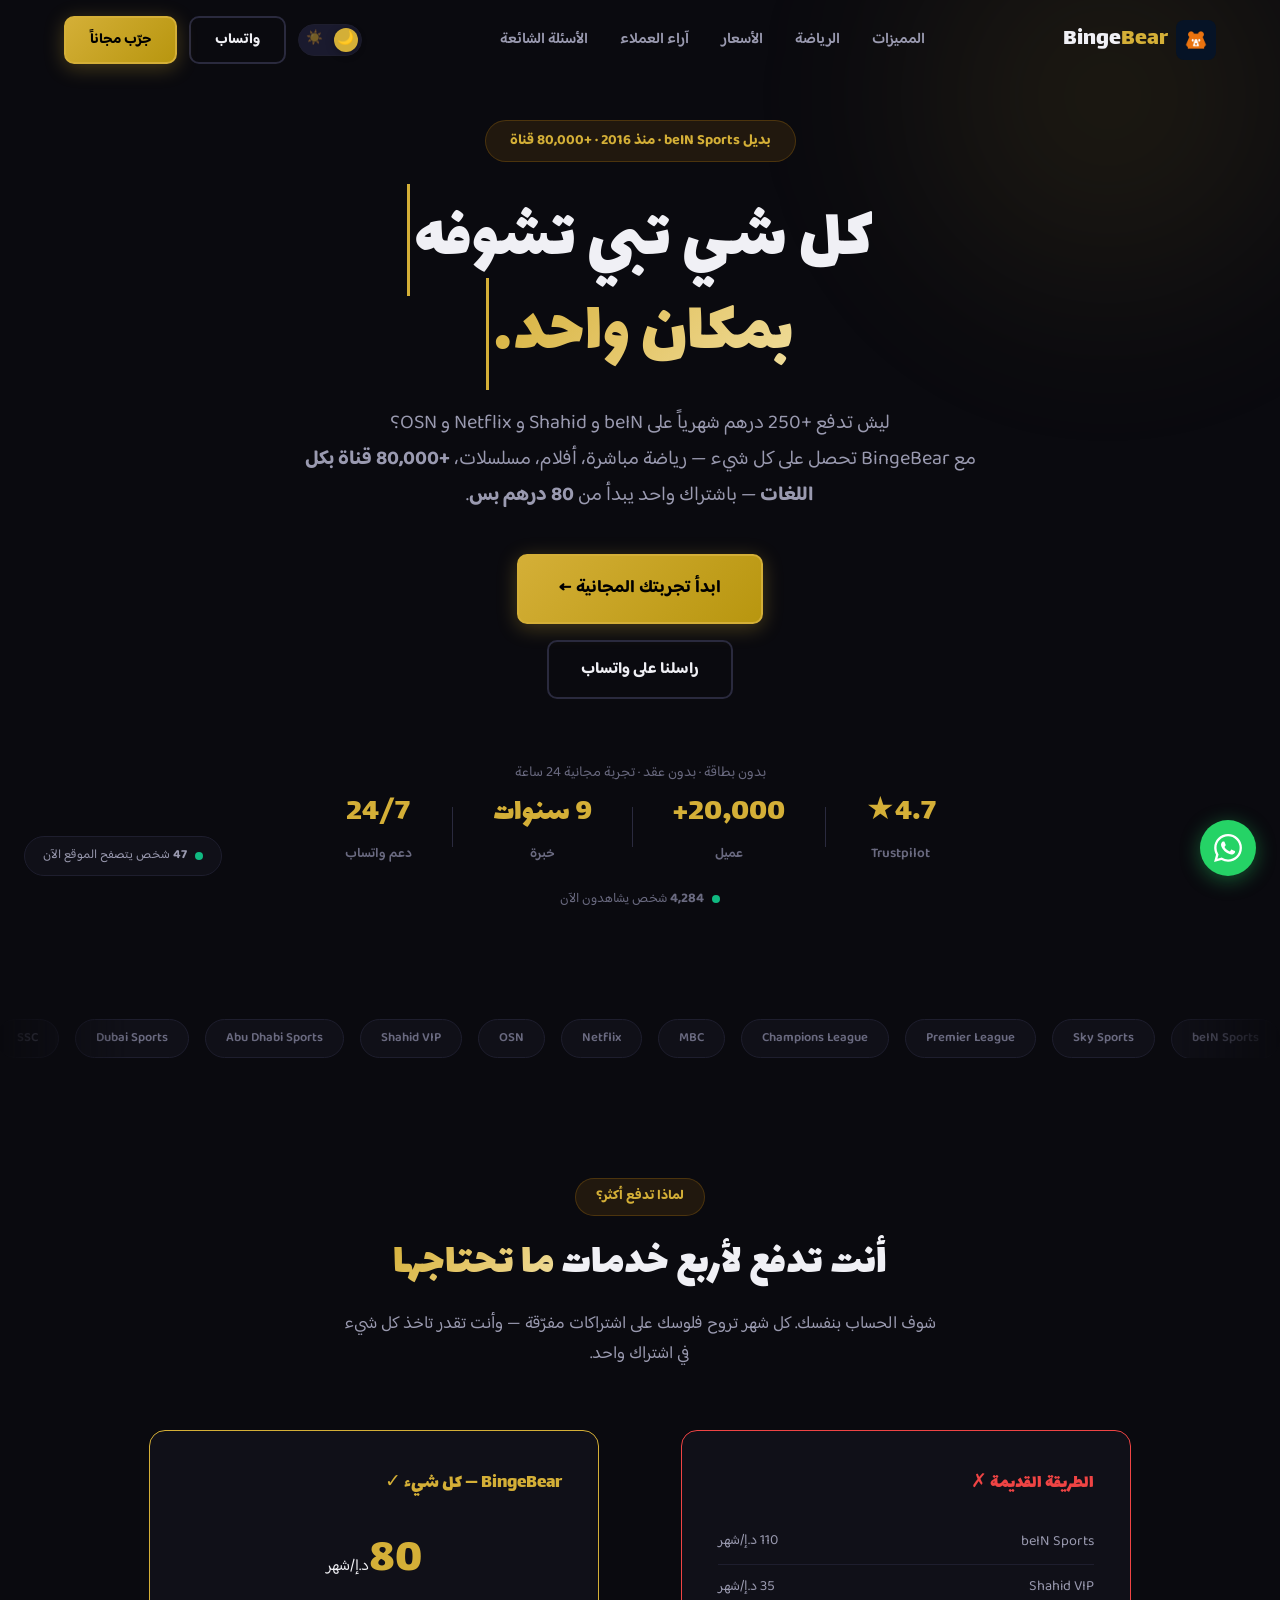
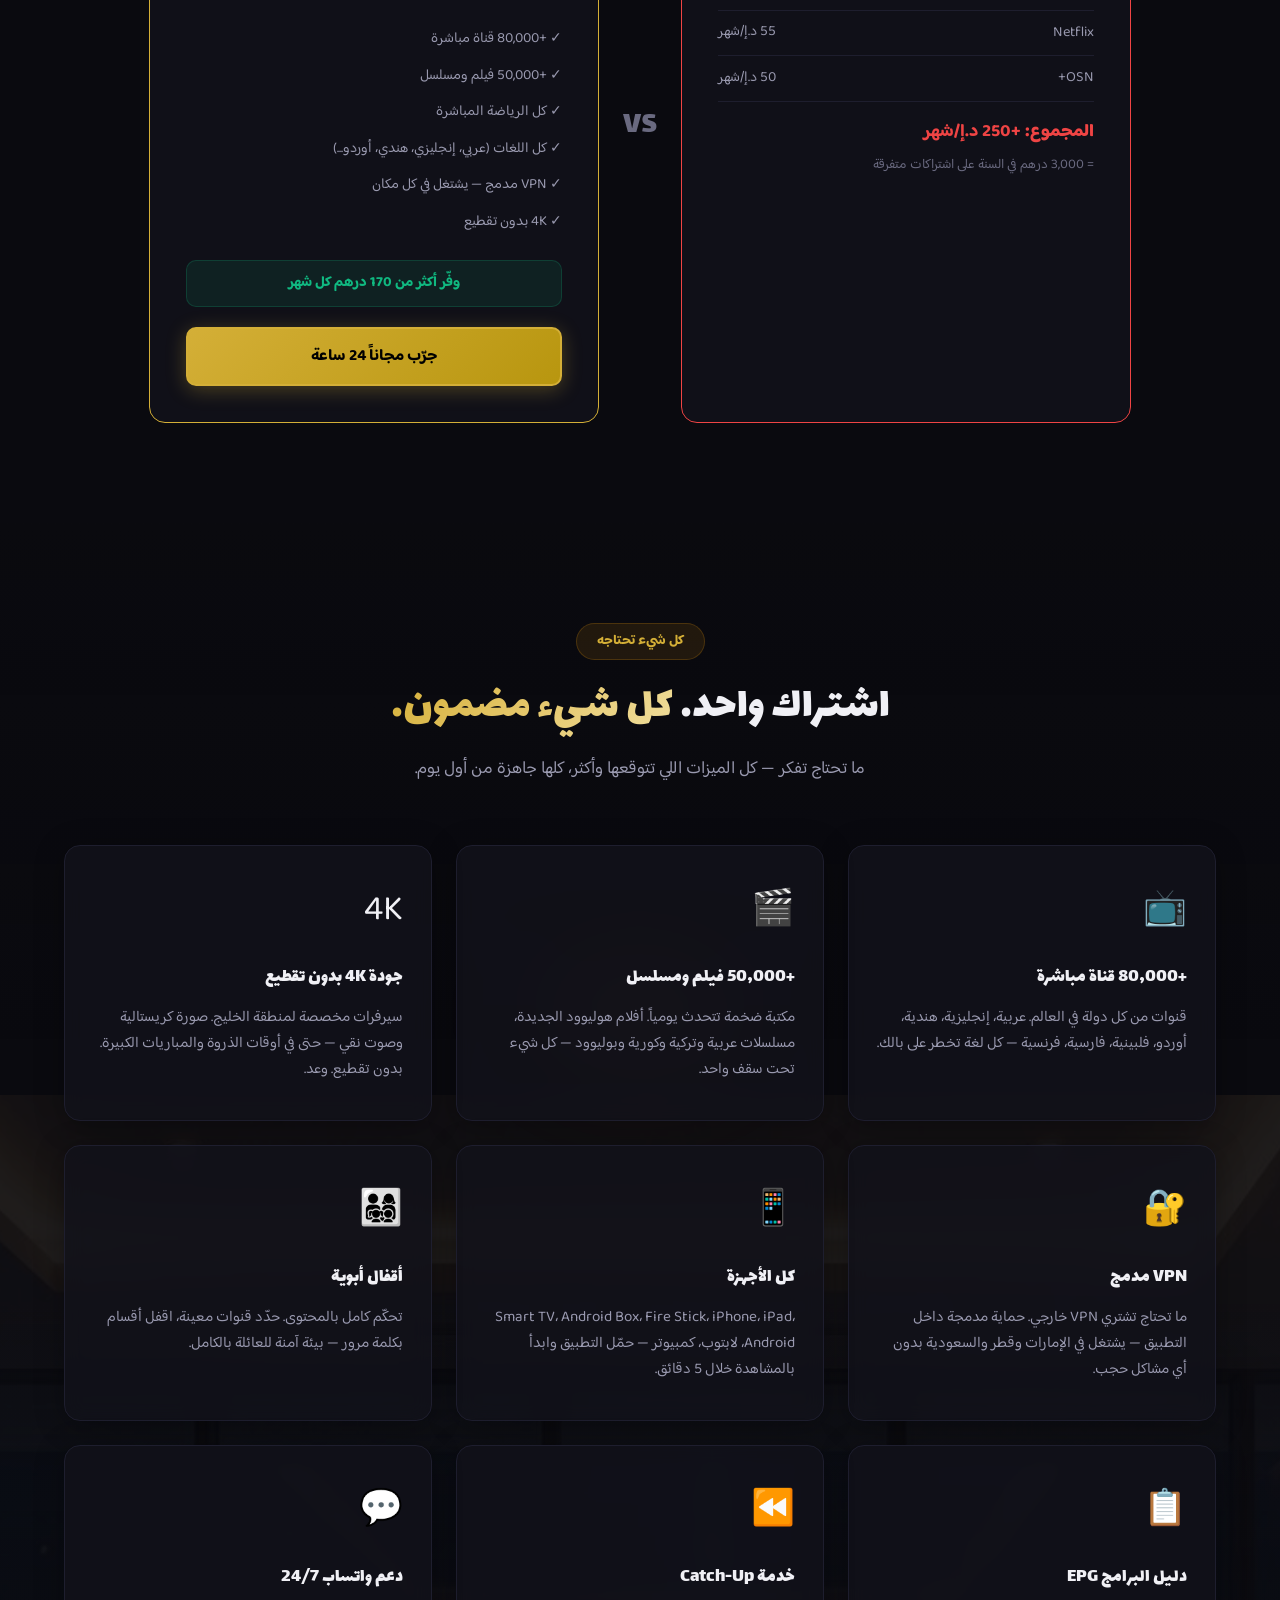
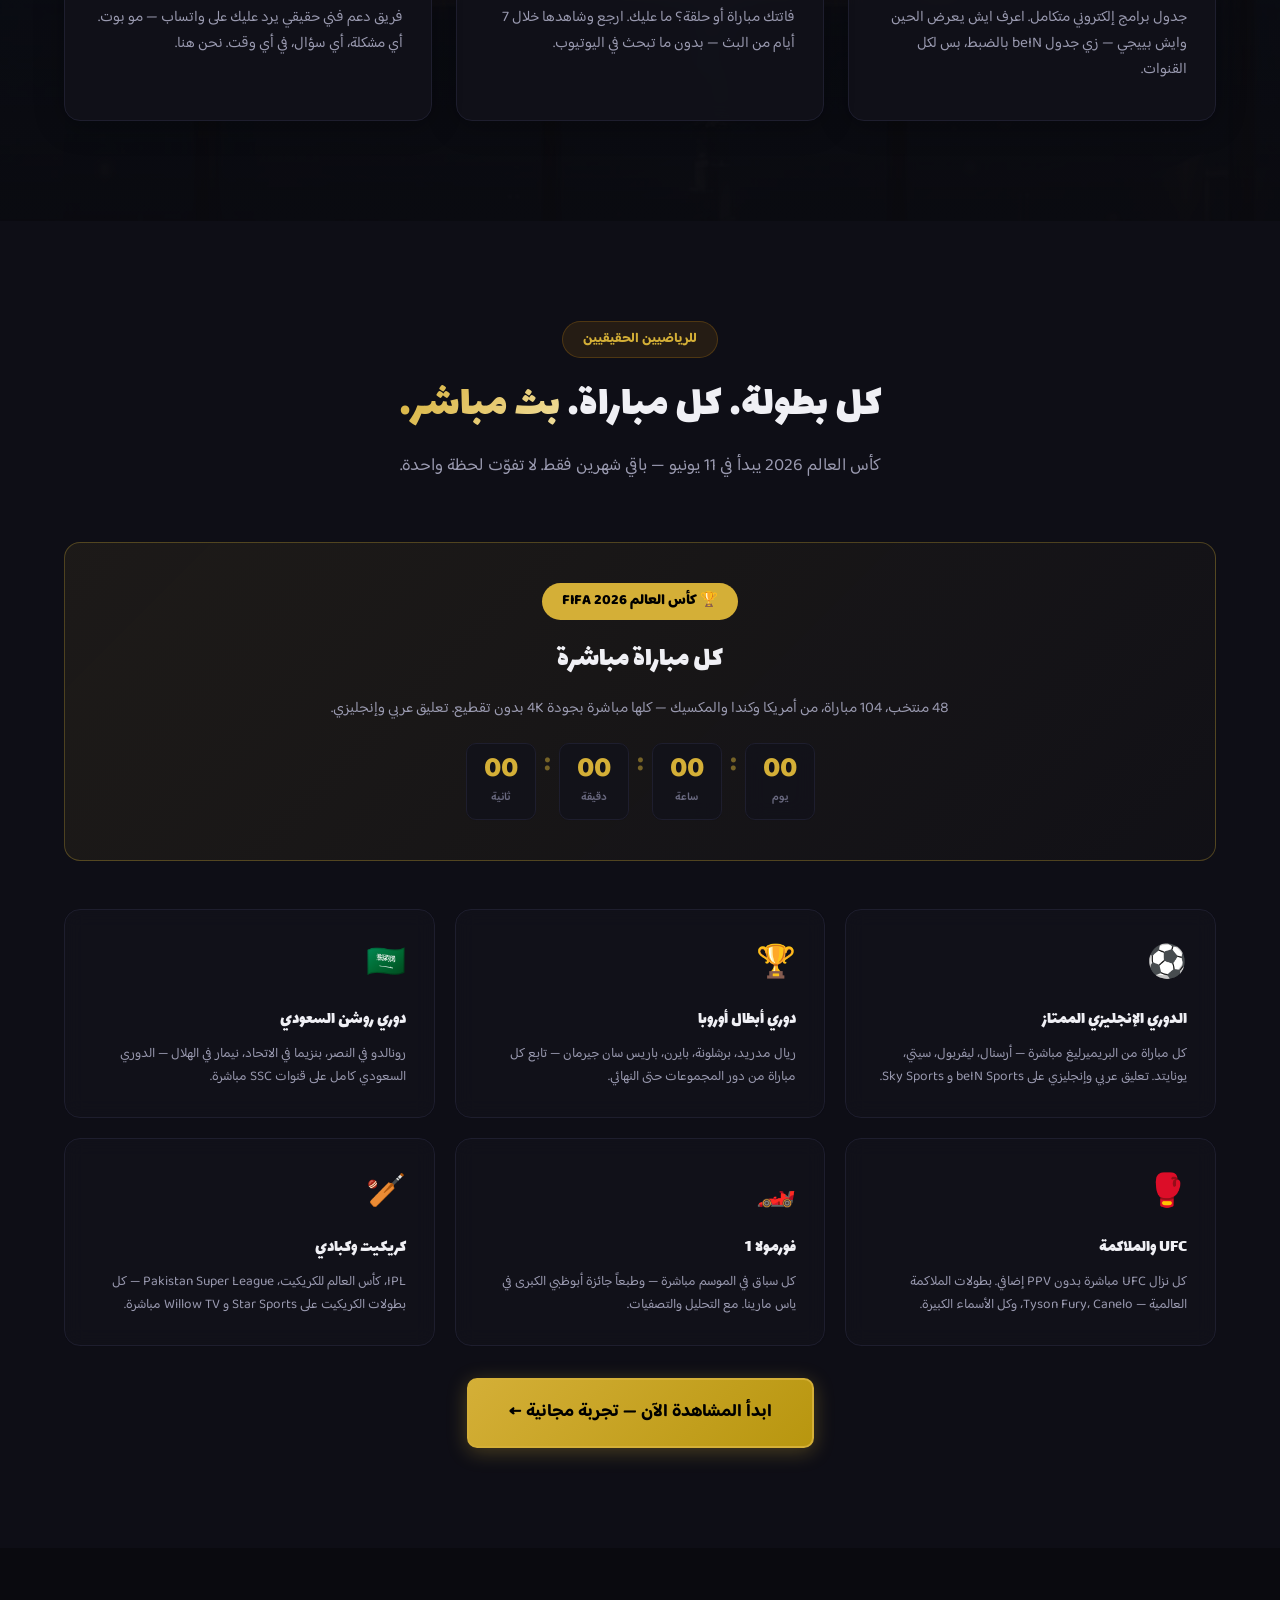
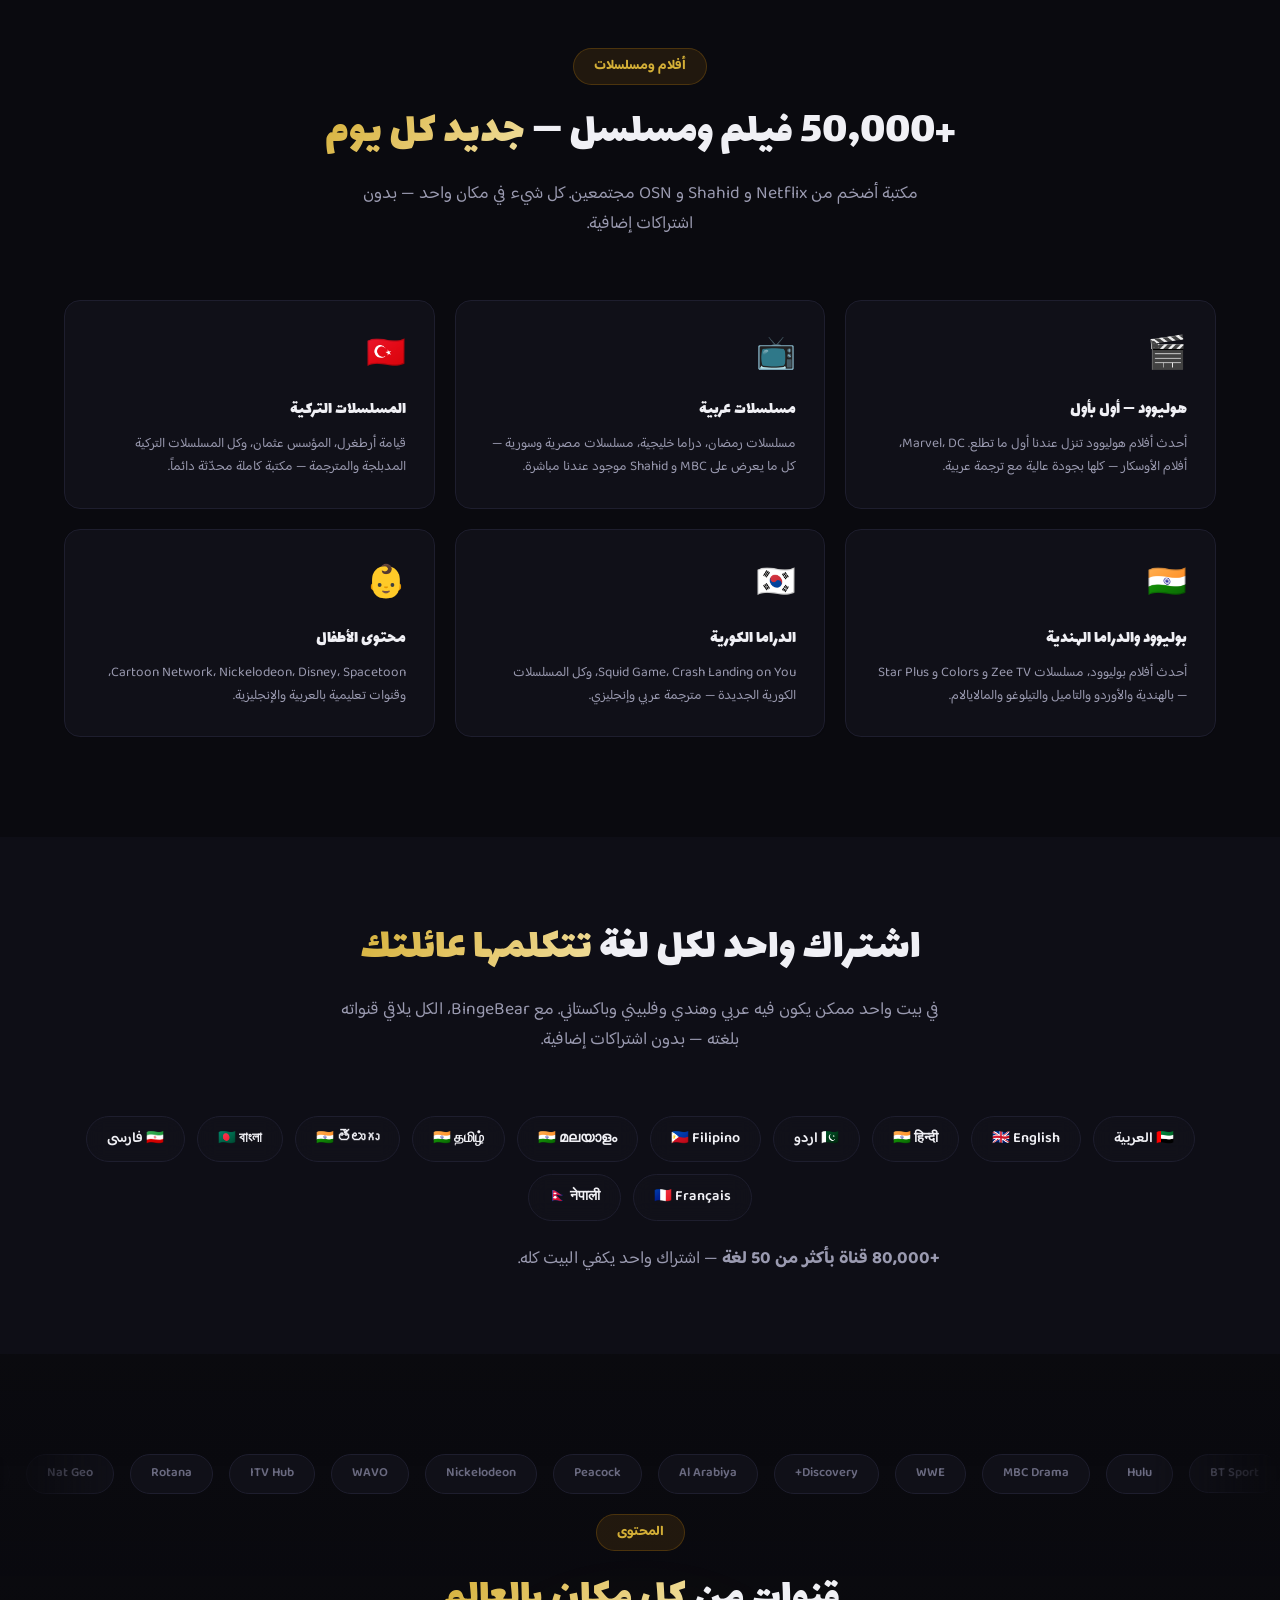
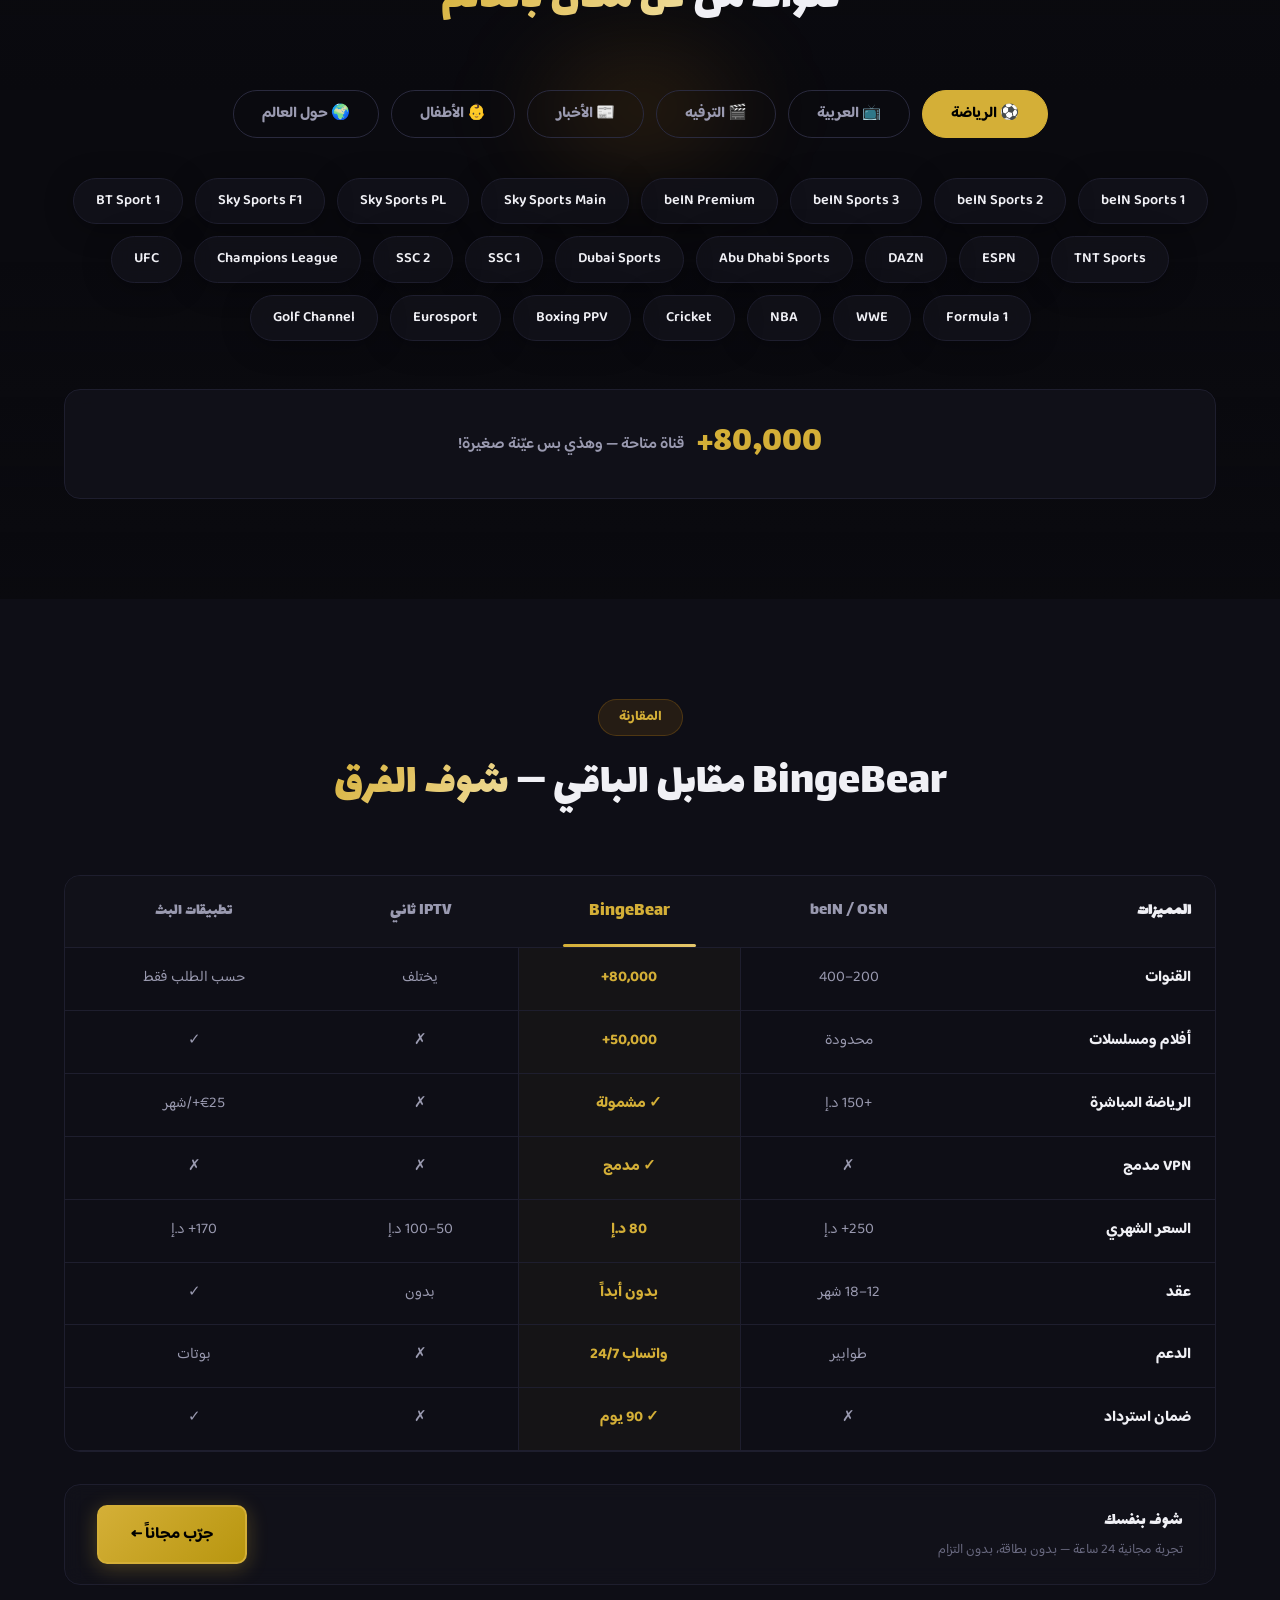
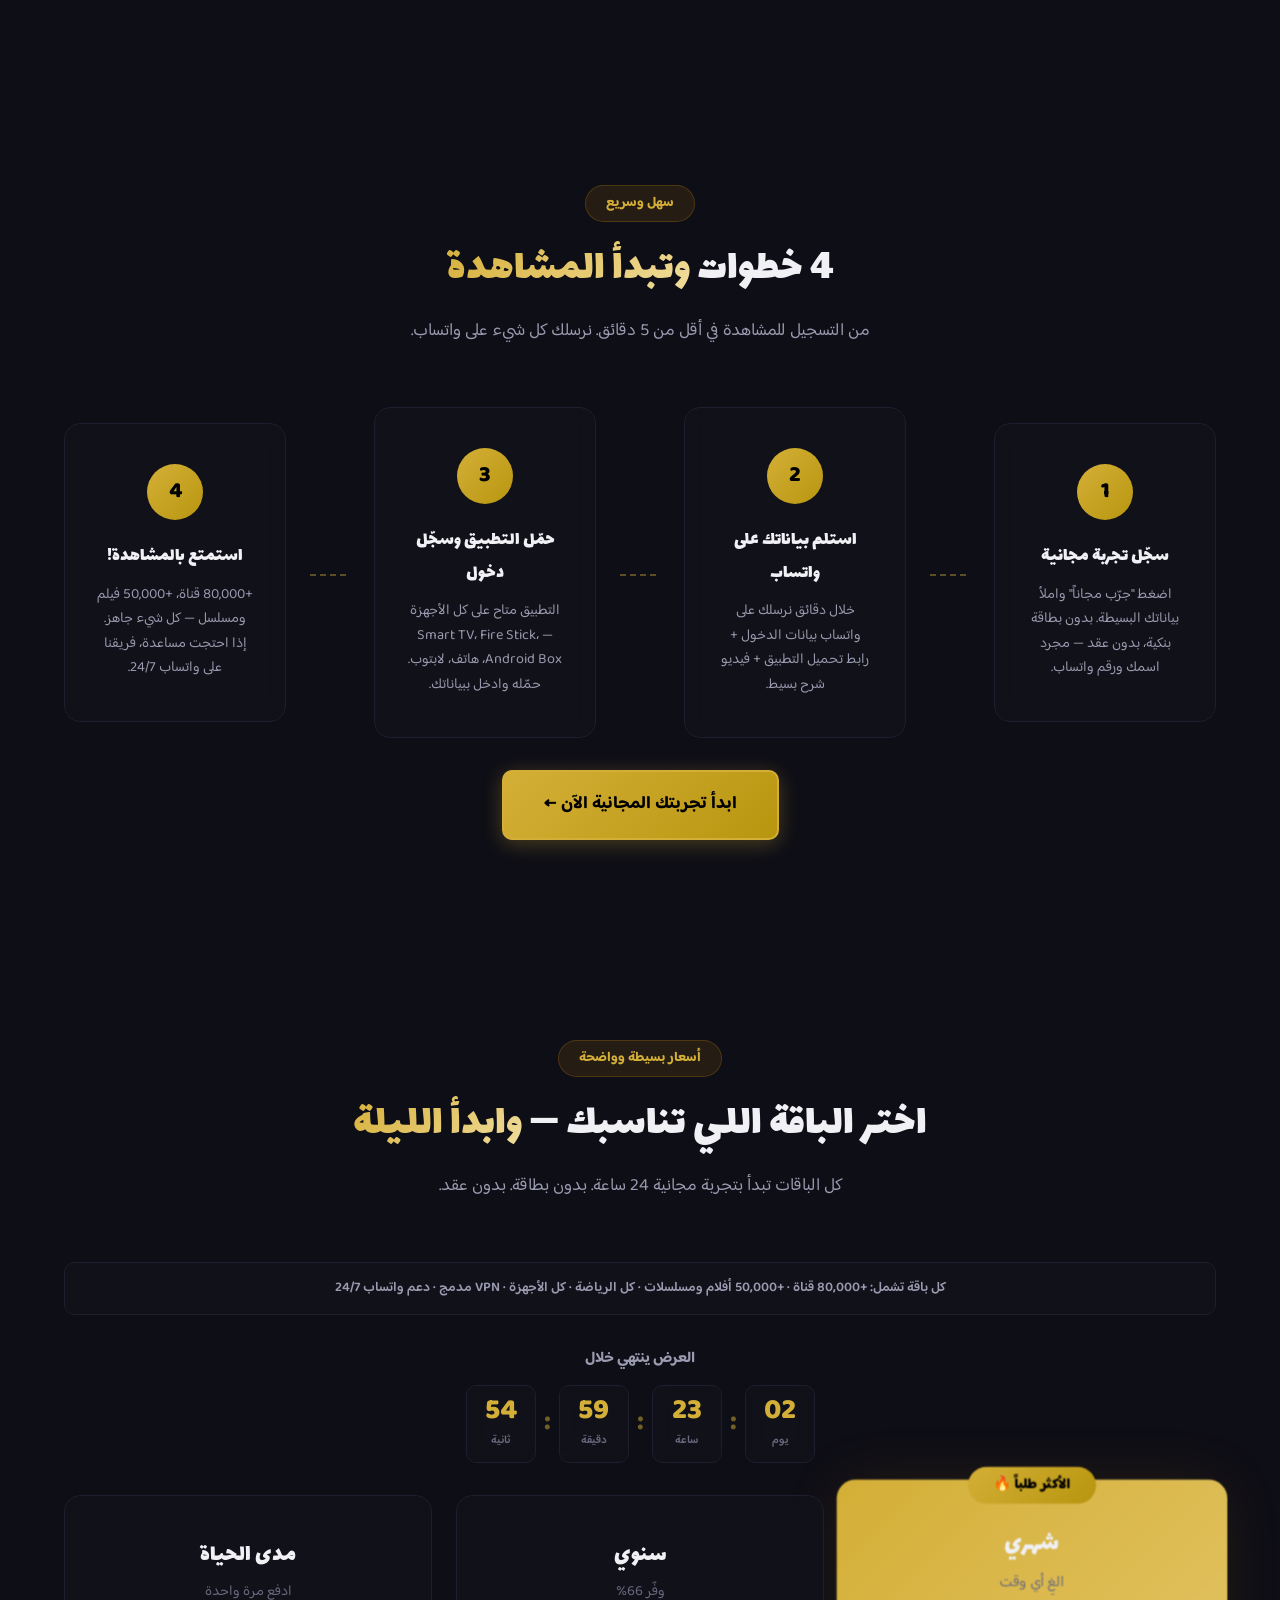
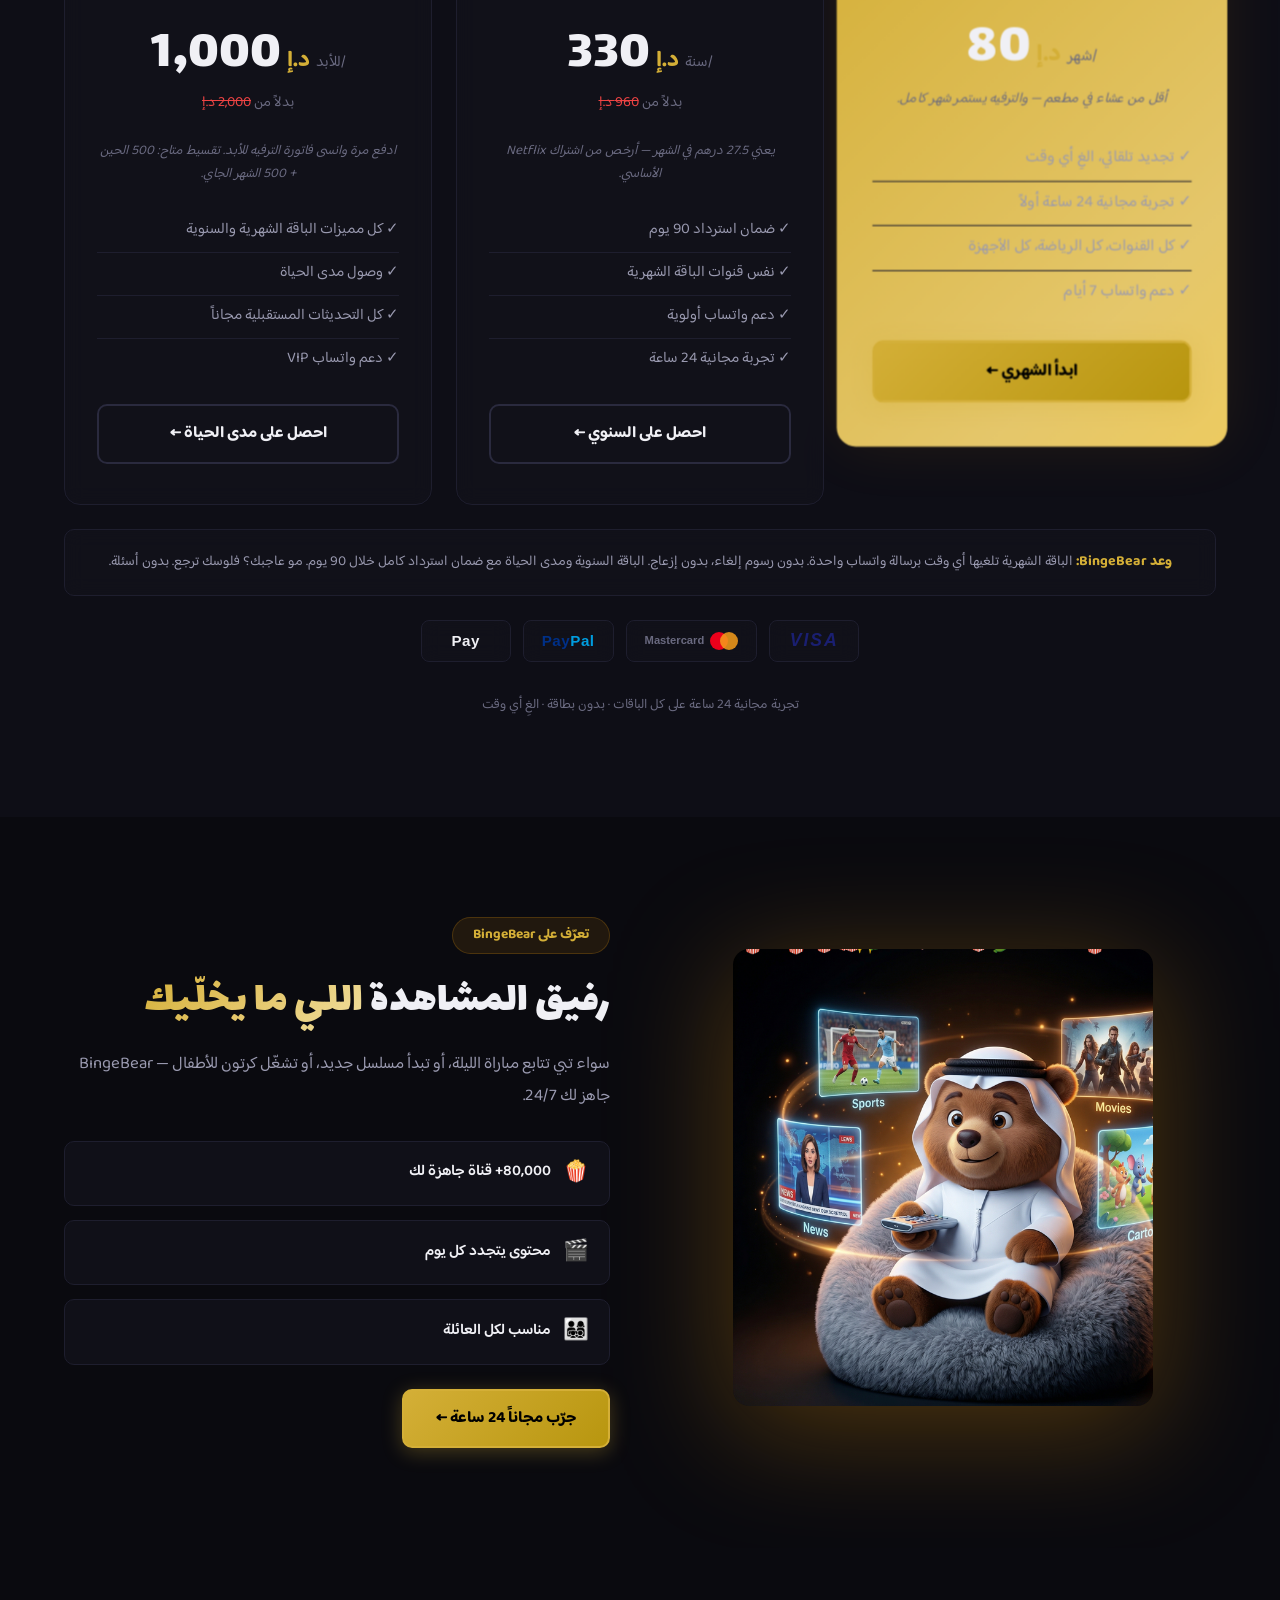
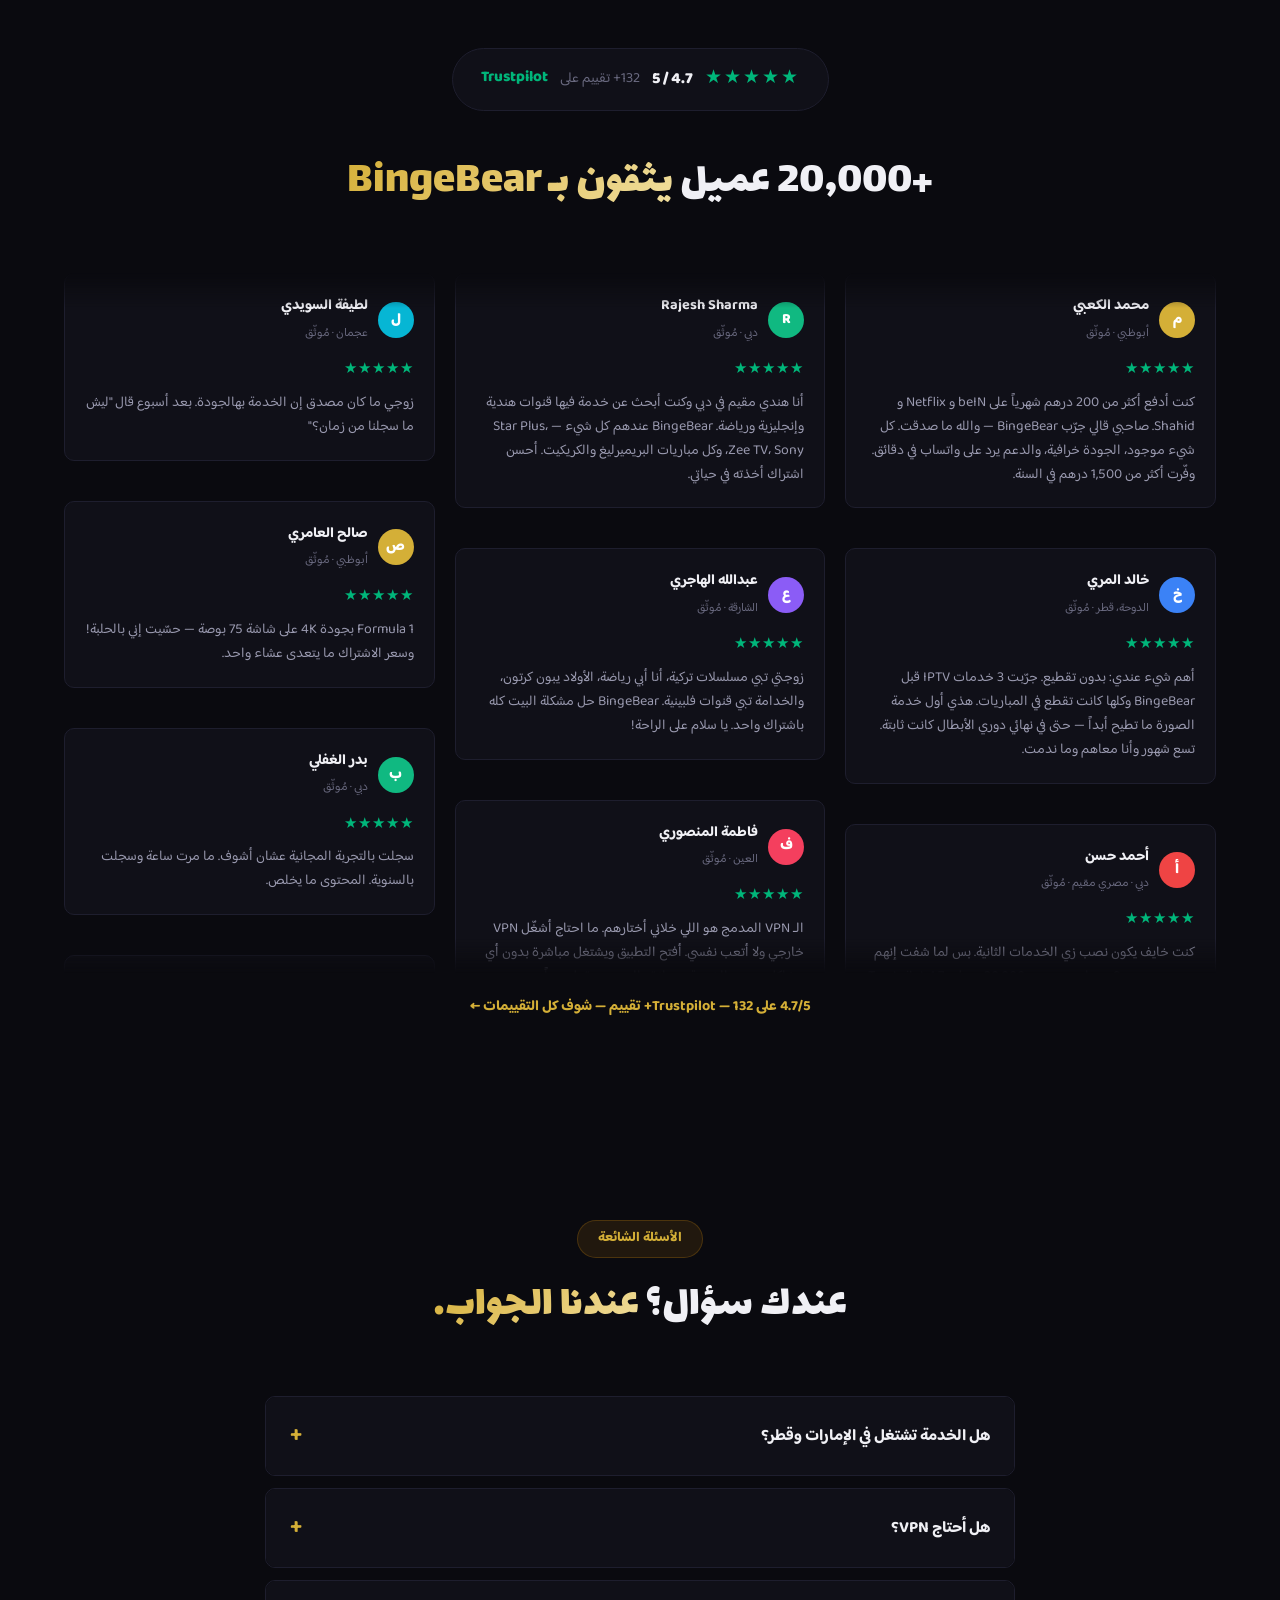
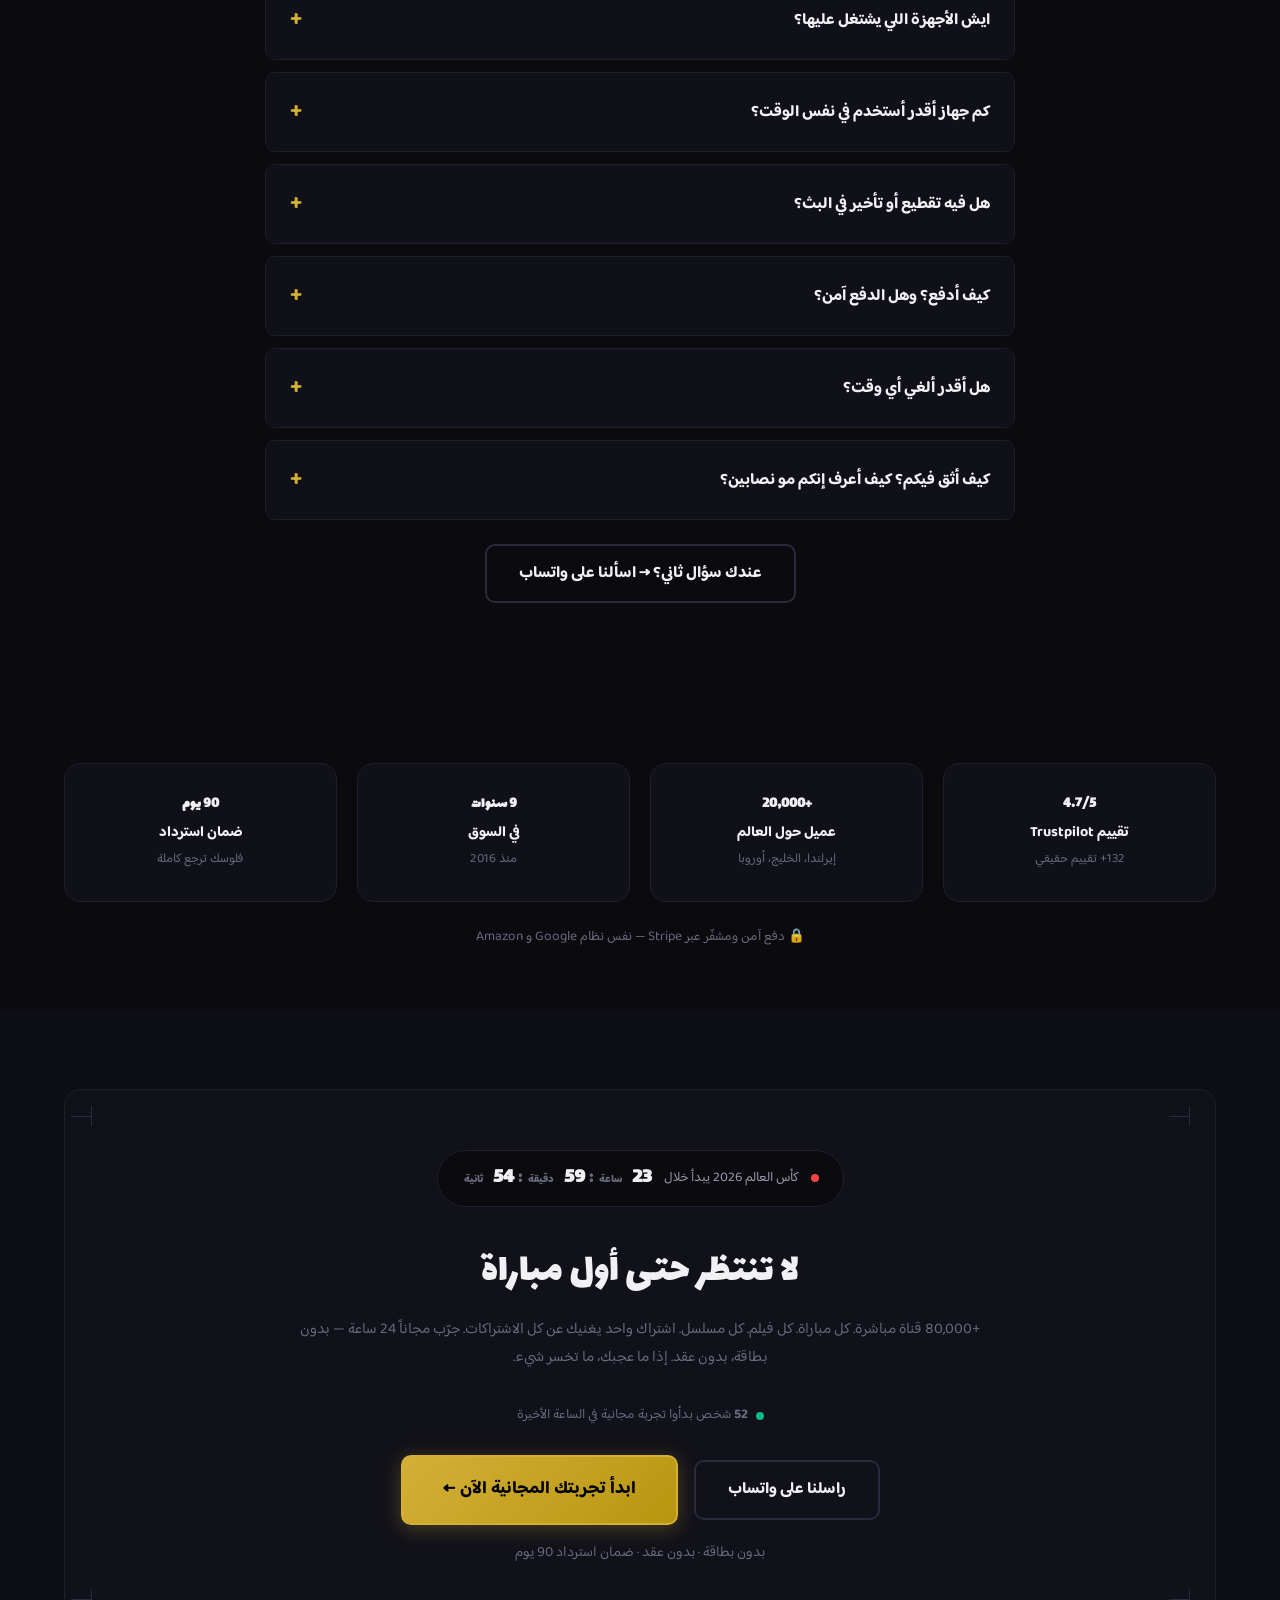
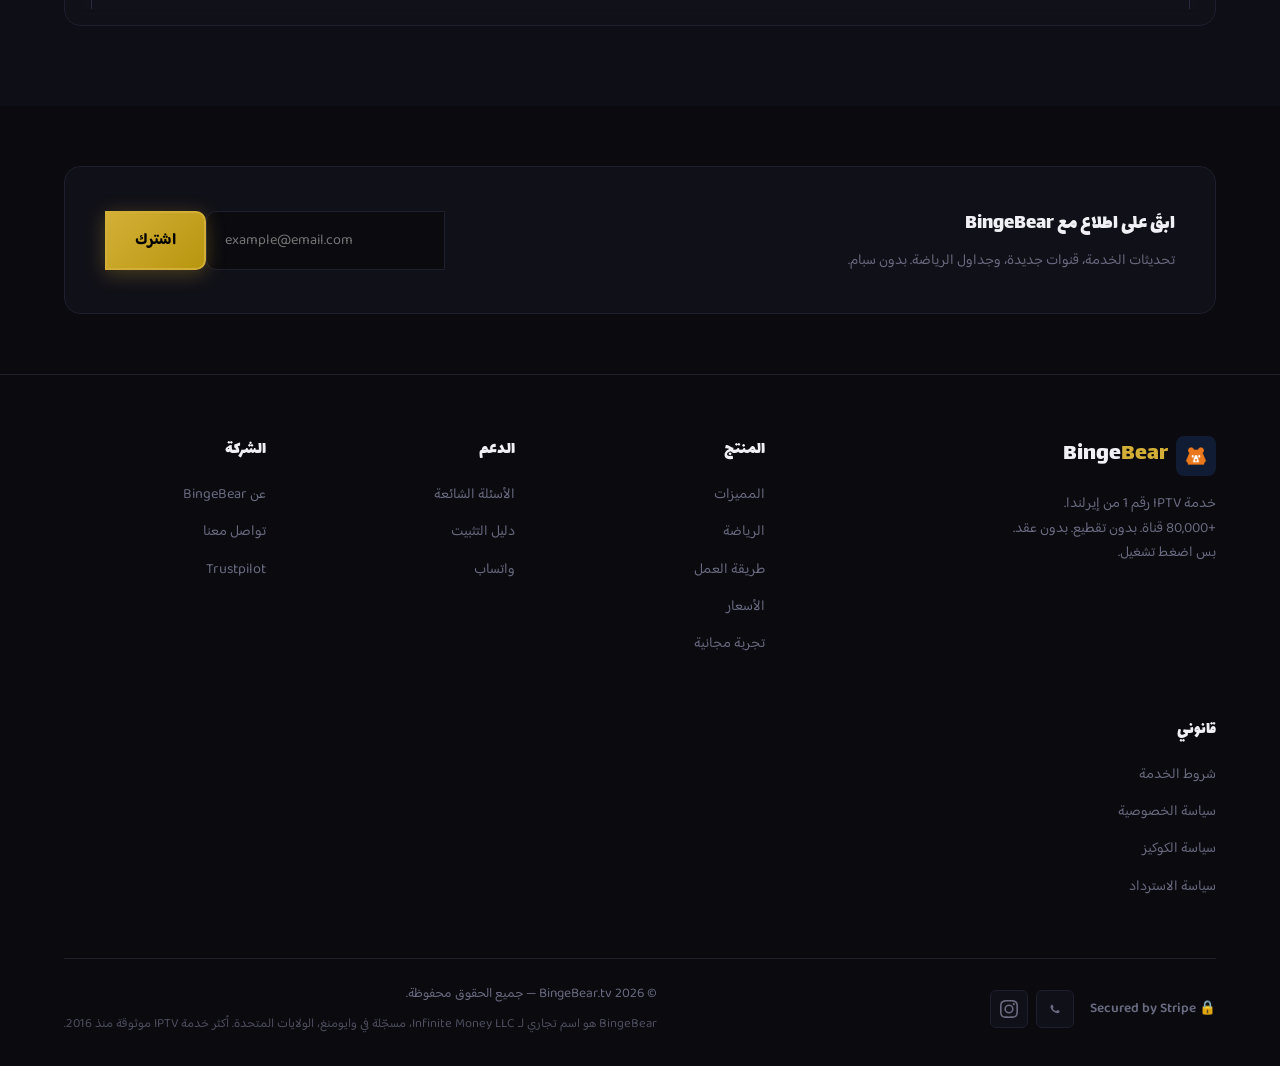
==== commit e3c21a15: "Full content overhaul: World Cup 2026, pain section, sports, movies, multilingual, trust signals, ne" ====
--- a/index.html
+++ b/index.html
@@ -3,23 +3,21 @@
 <head>
     <meta charset="UTF-8">
     <meta name="viewport" content="width=device-width, initial-scale=1.0">
-    <title>BingeBear — كل شي تبيه، بمكان واحد</title>
-    <meta name="description" content="BingeBear IPTV — أكثر من 80,000 قناة مباشرة، أفلام ومسلسلات بلا حدود، رياضة عالمية بجودة 4K. اشترك الحين!">
+    <title>BingeBear — أفضل خدمة IPTV في الإمارات وقطر | +80,000 قناة بدون تقطيع</title>
+    <meta name="description" content="BingeBear أفضل بديل لـ beIN Sports في الإمارات وقطر. +80,000 قناة مباشرة، بريميرليغ، دوري أبطال أوروبا، كأس العالم 2026، نتفلكس، أفلام عربية — كل شيء في اشتراك واحد. جرّب مجاناً 24 ساعة.">
     <link rel="icon" href="favicon.ico" type="image/x-icon">
     <link rel="preconnect" href="https://fonts.googleapis.com">
     <link rel="preconnect" href="https://fonts.gstatic.com" crossorigin>
     <link href="https://fonts.googleapis.com/css2?family=Baloo+Bhaijaan+2:wght@400;500;600;700;800&family=Lalezar&family=Readex+Pro:wght@400;500;600;700&display=swap" rel="stylesheet">
     <link rel="stylesheet" href="style.css">
-
-    <!-- SEO & Open Graph -->
-    <meta property="og:title" content="BingeBear — كل شي تبيه، بمكان واحد">
-    <meta property="og:description" content="أكثر من 80,000 قناة مباشرة، أفلام ومسلسلات بلا حدود، رياضة عالمية بجودة 4K. اشترك الحين!">
+    <meta property="og:title" content="BingeBear — أفضل خدمة IPTV في الإمارات وقطر | +80,000 قناة">
+    <meta property="og:description" content="BingeBear أفضل بديل لـ beIN Sports. +80,000 قناة مباشرة، كأس العالم 2026، أفلام ومسلسلات — جرّب مجاناً 24 ساعة.">
     <meta property="og:image" content="assets/bear-cub-popcorn.png">
     <meta property="og:type" content="website">
     <meta property="og:locale" content="ar_AE">
     <meta name="twitter:card" content="summary_large_image">
-    <meta name="twitter:title" content="BingeBear — كل شي تبيه، بمكان واحد">
-    <meta name="twitter:description" content="أكثر من 80,000 قناة مباشرة، أفلام ومسلسلات بلا حدود، رياضة عالمية بجودة 4K.">
+    <meta name="twitter:title" content="BingeBear — أفضل خدمة IPTV في الإمارات وقطر">
+    <meta name="twitter:description" content="+80,000 قناة مباشرة، كأس العالم 2026، أفلام ومسلسلات — جرّب مجاناً.">
     <meta name="twitter:image" content="assets/bear-cub-popcorn.png">
     <meta name="robots" content="index, follow">
     <meta name="author" content="BingeBear">
@@ -27,7 +25,7 @@
 </head>
 <body>
 
-    <!-- ===== LOADING SCREEN ===== -->
+    <!-- LOADING SCREEN -->
     <div class="loading-screen" id="loadingScreen">
         <div class="loading-content">
             <img src="assets/logo.png" alt="BingeBear" class="loading-logo">
@@ -35,7 +33,7 @@
         </div>
     </div>
 
-    <!-- ===== NAVBAR ===== -->
+    <!-- NAVBAR -->
     <nav class="navbar" id="navbar">
         <div class="container nav-container">
             <a href="#" class="logo">
@@ -44,17 +42,18 @@
             </a>
             <ul class="nav-links" id="navLinks">
                 <li><a href="#features">المميزات</a></li>
-                <li><a href="#channels">القنوات</a></li>
+                <li><a href="#sports">الرياضة</a></li>
                 <li><a href="#pricing">الأسعار</a></li>
                 <li><a href="#reviews">آراء العملاء</a></li>
                 <li><a href="#faq">الأسئلة الشائعة</a></li>
             </ul>
             <div class="nav-actions">
-<div class="theme-switch" id="themeToggle" role="button" aria-label="تبديل الوضع">
+                <div class="theme-switch" id="themeToggle" role="button" aria-label="تبديل الوضع">
                     <span class="switch-icon switch-moon">🌙</span>
                     <span class="switch-icon switch-sun">☀️</span>
                     <div class="switch-knob"></div>
                 </div>
+                <a href="https://wa.link/qka8yc" target="_blank" class="btn btn-outline btn-nav">واتساب</a>
                 <a href="trial.html" class="btn btn-primary btn-nav">جرّب مجاناً</a>
                 <button class="menu-toggle" id="menuToggle" aria-label="القائمة">
                     <span></span><span></span><span></span>
@@ -63,1061 +62,517 @@
         </div>
     </nav>
 
-    <!-- ===== HERO ===== -->
+    <!-- HERO -->
     <section class="hero" id="hero">
-        <!-- Background Video -->
         <div class="hero-video-bg">
-            <video autoplay muted loop playsinline>
-                <source src="assets/bear-family-tv.mp4" type="video/mp4">
-            </video>
+            <video autoplay muted loop playsinline><source src="assets/bear-family-tv.mp4" type="video/mp4"></video>
             <div class="hero-video-overlay"></div>
         </div>
-        <div class="hero-bg-effects">
-            <div class="hero-glow"></div>
-        </div>
+        <div class="hero-bg-effects"><div class="hero-glow"></div></div>
         <div class="container hero-container">
-            <div class="hero-badge">🔥 أكثر من 20,000 عائلة تثق فينا منذ 2016</div>
+            <div class="hero-badge">بديل beIN Sports · منذ 2016 · +80,000 قناة</div>
             <h1 class="hero-title">
-                كل شي تبي تشوفه<br>
-                <span class="gradient-text">بمكان واحد.</span>
+                كأس العالم 2026 على بُعد شهرين.<br>
+                <span class="gradient-text">كل مباراة. كل قناة. اشتراك واحد.</span>
             </h1>
             <p class="hero-subtitle">
-                أكثر من <strong>80,000 قناة مباشرة</strong>، و <strong>50,000+ فيلم ومسلسل</strong>،
-                ورياضة عالمية بجودة <strong>4K</strong> — بدون صحن، بدون تعقيد، بدون التزام.
+                ليش تدفع +250 درهم شهرياً على beIN و Shahid و Netflix و OSN؟<br>
+                مع BingeBear تحصل على كل شيء — رياضة مباشرة، أفلام، مسلسلات، <strong>+80,000 قناة بكل اللغات</strong> — باشتراك واحد يبدأ من <strong>80 درهم بس</strong>.
             </p>
             <div class="hero-cta">
-                <a href="trial.html" class="btn btn-primary btn-lg">
-                    <span>ابدأ تجربتك المجانية</span>
-                    <svg width="20" height="20" viewBox="0 0 24 24" fill="none" stroke="currentColor" stroke-width="2" stroke-linecap="round" stroke-linejoin="round"><path d="M19 12H5M12 19l-7-7 7-7"/></svg>
-                </a>
-                <span class="hero-cta-note">24 ساعة مجاناً — بدون بطاقة بنكية</span>
-            </div>
+                <a href="trial.html" class="btn btn-primary btn-lg">ابدأ تجربتك المجانية ←</a>
+                <a href="https://wa.link/qka8yc" target="_blank" class="btn btn-outline">راسلنا على واتساب</a>
+            </div>
+            <span class="hero-cta-note">بدون بطاقة · بدون عقد · تجربة مجانية 24 ساعة</span>
+
+            <!-- Trust Bar -->
             <div class="hero-stats">
-                <div class="stat">
-                    <span class="stat-number" data-target="80000">80,000+</span>
-                    <span class="stat-label">قناة مباشرة</span>
-                </div>
+                <div class="stat"><span class="stat-number">4.7★</span><span class="stat-label">Trustpilot</span></div>
                 <div class="stat-divider"></div>
-                <div class="stat">
-                    <span class="stat-number">50,000+</span>
-                    <span class="stat-label">فيلم ومسلسل</span>
-                </div>
+                <div class="stat"><span class="stat-number" data-target="20000">+20,000</span><span class="stat-label">عميل</span></div>
                 <div class="stat-divider"></div>
-                <div class="stat">
-                    <span class="stat-number">4K</span>
-                    <span class="stat-label">جودة فائقة</span>
-                </div>
+                <div class="stat"><span class="stat-number">9 سنوات</span><span class="stat-label">خبرة</span></div>
                 <div class="stat-divider"></div>
-                <div class="stat">
-                    <span class="stat-number">99.9%</span>
-                    <span class="stat-label">وقت التشغيل</span>
-                </div>
-            </div>
-        </div>
-    </section>
-
-    <!-- ===== TRUSTED BY ===== -->
-    <section class="trusted-by">
-        <div class="container">
-            <p class="trusted-label">محتوى من أقوى المنصات العالمية</p>
-            <div class="trusted-logos">
-                <span>Netflix</span>
-                <span>Disney+</span>
-                <span>beIN Sports</span>
-                <span>HBO Max</span>
-                <span>Prime Video</span>
-                <span>Apple TV+</span>
-                <span>OSN</span>
-                <span>MBC</span>
-                <span>Shahid VIP</span>
-                <span>Paramount+</span>
-            </div>
-        </div>
-    </section>
-
-    <!-- ===== FEATURES ===== -->
+                <div class="stat"><span class="stat-number">24/7</span><span class="stat-label">دعم واتساب</span></div>
+            </div>
+
+            <!-- Live Counter -->
+            <div class="cta-activity" style="margin-top:20px">
+                <span class="live-dot"></span>
+                <span><strong id="heroLiveCount">4,280</strong> شخص يشاهدون الآن</span>
+            </div>
+        </div>
+    </section>
+
+    <!-- BRAND MARQUEE -->
+    <div class="channels-marquee">
+        <div class="marquee-track">
+            <span>beIN Sports</span><span>Sky Sports</span><span>Premier League</span><span>Champions League</span><span>MBC</span><span>Netflix</span><span>OSN</span><span>Shahid VIP</span><span>Abu Dhabi Sports</span><span>Dubai Sports</span><span>SSC</span><span>Disney+</span><span>HBO Max</span><span>Sony Ten</span><span>Star Sports</span><span>Zee TV</span><span>Colors</span><span>كأس العالم 2026</span><span>+80,000 قناة</span>
+            <span>beIN Sports</span><span>Sky Sports</span><span>Premier League</span><span>Champions League</span><span>MBC</span><span>Netflix</span><span>OSN</span><span>Shahid VIP</span><span>Abu Dhabi Sports</span><span>Dubai Sports</span><span>SSC</span><span>Disney+</span><span>HBO Max</span><span>Sony Ten</span><span>Star Sports</span><span>Zee TV</span><span>Colors</span><span>كأس العالم 2026</span><span>+80,000 قناة</span>
+        </div>
+    </div>
+
+    <!-- PAIN: PRICE COMPARISON -->
+    <section class="pain-section" id="pain">
+        <div class="container">
+            <div class="section-header">
+                <span class="section-tag">لماذا تدفع أكثر؟</span>
+                <h2 class="section-title">أنت تدفع لأربع خدمات <span class="gradient-text">ما تحتاجها</span></h2>
+                <p class="section-desc">شوف الحساب بنفسك. كل شهر تروح فلوسك على اشتراكات مفرّقة — وأنت تقدر تاخذ كل شيء في اشتراك واحد.</p>
+            </div>
+            <div class="pain-grid">
+                <div class="pain-card pain-old reveal-right">
+                    <h3>الطريقة القديمة ✗</h3>
+                    <ul class="pain-list">
+                        <li><span>beIN Sports</span><span>110 د.إ/شهر</span></li>
+                        <li><span>Shahid VIP</span><span>35 د.إ/شهر</span></li>
+                        <li><span>Netflix</span><span>55 د.إ/شهر</span></li>
+                        <li><span>OSN+</span><span>50 د.إ/شهر</span></li>
+                    </ul>
+                    <div class="pain-total">المجموع: <strong>+250 د.إ/شهر</strong></div>
+                    <p class="pain-yearly">= 3,000 درهم في السنة على اشتراكات متفرقة</p>
+                </div>
+                <div class="pain-vs">VS</div>
+                <div class="pain-card pain-new reveal-left">
+                    <h3>BingeBear — كل شيء ✓</h3>
+                    <div class="pain-price"><span class="pain-amount">80</span><span>د.إ/شهر</span></div>
+                    <ul class="pain-features">
+                        <li>✓ +80,000 قناة مباشرة</li>
+                        <li>✓ +50,000 فيلم ومسلسل</li>
+                        <li>✓ كل الرياضة المباشرة</li>
+                        <li>✓ كل اللغات (عربي، إنجليزي، هندي، أوردو...)</li>
+                        <li>✓ VPN مدمج — يشتغل في كل مكان</li>
+                        <li>✓ 4K بدون تقطيع</li>
+                    </ul>
+                    <div class="pain-saving">وفّر أكثر من 170 درهم كل شهر</div>
+                    <a href="trial.html" class="btn btn-primary btn-block">جرّب مجاناً 24 ساعة</a>
+                </div>
+            </div>
+        </div>
+    </section>
+
+    <!-- FEATURES -->
     <section class="features section-with-bg" id="features">
-        <!-- Animated Background Image -->
-        <div class="section-bg-image">
-            <img src="assets/section-bg-livingroom.jpg" alt="">
-        </div>
+        <div class="section-bg-image"><img src="assets/section-bg-livingroom.jpg" alt=""></div>
         <div class="section-bg-overlay"></div>
-        <div class="floating-particles" id="floatingParticles"></div>
+        <div class="floating-particles"></div>
         <div class="tv-glow-effect"></div>
         <div class="container">
             <div class="section-header">
-                <span class="section-tag">ليش BingeBear؟</span>
-                <h2 class="section-title">تجربة مشاهدة <span class="gradient-text">ما لها مثيل</span></h2>
-                <p class="section-desc">ننسيك كل التطبيقات الثانية — كل شي تحتاجه بتطبيق واحد</p>
+                <span class="section-tag">كل شيء تحتاجه</span>
+                <h2 class="section-title">اشتراك واحد. <span class="gradient-text">كل شيء مضمون.</span></h2>
+                <p class="section-desc">ما تحتاج تفكر — كل الميزات اللي تتوقعها وأكثر، كلها جاهزة من أول يوم.</p>
             </div>
             <div class="features-grid">
-                <div class="feature-card reveal-right stagger-1">
-                    <div class="feature-icon">⚡</div>
-                    <h3>جاهز في 5 دقائق</h3>
-                    <p>لا فني، لا صحن، لا انتظار. حمّل التطبيق وابدأ المشاهدة فوراً على أي جهاز عندك.</p>
-                </div>
-                <div class="feature-card reveal-left stagger-2">
-                    <div class="feature-icon">📺</div>
-                    <h3>تطبيق واحد، كل شي</h3>
-                    <p>بدال ما تتنقل بين خمس تطبيقات — كل القنوات، الأفلام، المسلسلات، والرياضة بمكان واحد.</p>
-                </div>
-                <div class="feature-card reveal-right stagger-3">
-                    <div class="feature-icon">🏆</div>
-                    <h3>رياضة بلا حدود</h3>
-                    <p>الدوري الإنجليزي، دوري أبطال أوروبا، UFC، كريكت، فورمولا 1 — كل البطولات مباشرة بدون انقطاع.</p>
-                </div>
-                <div class="feature-card reveal-left stagger-4">
-                    <div class="feature-icon">👨‍👩‍👧‍👦</div>
-                    <h3>آمن للعائلة</h3>
-                    <p>تحكم أبوي كامل — خلّ أطفالك يستمتعون بمحتوى مناسب وأنت مرتاح البال.</p>
-                </div>
-                <div class="feature-card reveal-right stagger-5">
-                    <div class="feature-icon">🎙️</div>
-                    <h3>بحث صوتي ذكي</h3>
-                    <p>قل اسم الفيلم أو المسلسل وخلّ التطبيق يلقاه لك — بالعربي أو الإنجليزي.</p>
-                </div>
-                <div class="feature-card reveal-left stagger-6">
-                    <div class="feature-icon">📱</div>
-                    <h3>كل الأجهزة</h3>
-                    <p>موبايل، تابلت، لابتوب، تلفزيون ذكي، Fire Stick، Android Box — شغّل وانطلق.</p>
-                </div>
-            </div>
-        </div>
-    </section>
-
-    <!-- ===== VIDEO SHOWCASE: Bear Cub Animation ===== -->
-    <section class="video-showcase">
-        <div class="container">
-            <div class="showcase-split">
-                <div class="showcase-video reveal">
-                    <video autoplay muted loop playsinline>
-                        <source src="assets/bear-cub-animation.mp4" type="video/mp4">
-                    </video>
-                </div>
-                <div class="showcase-text reveal">
-                    <span class="section-tag">عيلتك تستاهل الأفضل</span>
-                    <h2 class="section-title">ترفيه بلا حدود <span class="gradient-text">للصغار والكبار</span></h2>
-                    <p>من Spacetoon للأطفال إلى أقوى الأفلام والمسلسلات للكبار — كل فرد من العائلة يلقى المحتوى اللي يحبه. بجودة 4K وبدون إعلانات مزعجة.</p>
-                    <a href="trial.html" class="btn btn-primary" style="margin-top: 24px;">جرّب الحين مجاناً</a>
-                </div>
-            </div>
-        </div>
-    </section>
-
-    <!-- ===== CHANNELS ===== -->
+                <div class="feature-card reveal-right stagger-1"><div class="feature-icon">📺</div><h3>+80,000 قناة مباشرة</h3><p>قنوات من كل دولة في العالم. عربية، إنجليزية، هندية، أوردو، فلبينية، فارسية، فرنسية — كل لغة تخطر على بالك.</p></div>
+                <div class="feature-card reveal-left stagger-2"><div class="feature-icon">🎬</div><h3>+50,000 فيلم ومسلسل</h3><p>مكتبة ضخمة تتحدث يومياً. أفلام هوليوود الجديدة، مسلسلات عربية وتركية وكورية وبوليوود — كل شيء تحت سقف واحد.</p></div>
+                <div class="feature-card reveal-right stagger-3"><div class="feature-icon">4K</div><h3>جودة 4K بدون تقطيع</h3><p>سيرفرات مخصصة لمنطقة الخليج. صورة كريستالية وصوت نقي — حتى في أوقات الذروة والمباريات الكبيرة. بدون تقطيع. وعد.</p></div>
+                <div class="feature-card reveal-left stagger-4"><div class="feature-icon">🔐</div><h3>VPN مدمج</h3><p>ما تحتاج تشتري VPN خارجي. حماية مدمجة داخل التطبيق — يشتغل في الإمارات وقطر والسعودية بدون أي مشاكل حجب.</p></div>
+                <div class="feature-card reveal-right stagger-5"><div class="feature-icon">📱</div><h3>كل الأجهزة</h3><p>Smart TV، Android Box، Fire Stick، iPhone، iPad، Android، لابتوب، كمبيوتر — حمّل التطبيق وابدأ بالمشاهدة خلال 5 دقائق.</p></div>
+                <div class="feature-card reveal-left stagger-6"><div class="feature-icon">👨‍👩‍👧‍👦</div><h3>أقفال أبوية</h3><p>تحكّم كامل بالمحتوى. حدّد قنوات معينة، اقفل أقسام بكلمة مرور — بيئة آمنة للعائلة بالكامل.</p></div>
+                <div class="feature-card reveal-right stagger-1"><div class="feature-icon">📋</div><h3>دليل البرامج EPG</h3><p>جدول برامج إلكتروني متكامل. اعرف ايش يعرض الحين وايش بييجي — زي جدول beIN بالضبط، بس لكل القنوات.</p></div>
+                <div class="feature-card reveal-left stagger-2"><div class="feature-icon">⏪</div><h3>خدمة Catch-Up</h3><p>فاتتك مباراة أو حلقة؟ ما عليك. ارجع وشاهدها خلال 7 أيام من البث — بدون ما تبحث في اليوتيوب.</p></div>
+                <div class="feature-card reveal-right stagger-3"><div class="feature-icon">💬</div><h3>دعم واتساب 24/7</h3><p>فريق دعم فني حقيقي يرد عليك على واتساب — مو بوت. أي مشكلة، أي سؤال، في أي وقت. نحن هنا.</p></div>
+            </div>
+        </div>
+    </section>
+
+    <!-- SPORTS -->
+    <section class="sports-section" id="sports">
+        <div class="container">
+            <div class="section-header">
+                <span class="section-tag">للرياضيين الحقيقيين</span>
+                <h2 class="section-title">كل بطولة. كل مباراة. <span class="gradient-text">بث مباشر.</span></h2>
+                <p class="section-desc">كأس العالم 2026 يبدأ في 11 يونيو — باقي شهرين فقط. لا تفوّت لحظة واحدة.</p>
+            </div>
+
+            <!-- World Cup Banner -->
+            <div class="wc-banner reveal">
+                <div class="wc-badge">🏆 كأس العالم FIFA 2026</div>
+                <h3>كل مباراة مباشرة</h3>
+                <p>48 منتخب، 104 مباراة، من أمريكا وكندا والمكسيك — كلها مباشرة بجودة 4K بدون تقطيع. تعليق عربي وإنجليزي.</p>
+                <div class="wc-countdown">
+                    <div class="countdown-unit"><span id="wcDays">00</span><small>يوم</small></div>
+                    <div class="countdown-sep">:</div>
+                    <div class="countdown-unit"><span id="wcHours">00</span><small>ساعة</small></div>
+                    <div class="countdown-sep">:</div>
+                    <div class="countdown-unit"><span id="wcMins">00</span><small>دقيقة</small></div>
+                    <div class="countdown-sep">:</div>
+                    <div class="countdown-unit"><span id="wcSecs">00</span><small>ثانية</small></div>
+                </div>
+            </div>
+
+            <div class="sports-grid">
+                <div class="sport-card reveal"><span>⚽</span><h4>الدوري الإنجليزي الممتاز</h4><p>كل مباراة من البريميرليغ مباشرة — أرسنال، ليفربول، سيتي، يونايتد. تعليق عربي وإنجليزي على beIN Sports و Sky Sports.</p></div>
+                <div class="sport-card reveal"><span>🏆</span><h4>دوري أبطال أوروبا</h4><p>ريال مدريد، برشلونة، بايرن، باريس سان جيرمان — تابع كل مباراة من دور المجموعات حتى النهائي.</p></div>
+                <div class="sport-card reveal"><span>🇸🇦</span><h4>دوري روشن السعودي</h4><p>رونالدو في النصر، بنزيما في الاتحاد، نيمار في الهلال — الدوري السعودي كامل على قنوات SSC مباشرة.</p></div>
+                <div class="sport-card reveal"><span>🥊</span><h4>UFC والملاكمة</h4><p>كل نزال UFC مباشرة بدون PPV إضافي. بطولات الملاكمة العالمية — Tyson Fury، Canelo، وكل الأسماء الكبيرة.</p></div>
+                <div class="sport-card reveal"><span>🏎️</span><h4>فورمولا 1</h4><p>كل سباق في الموسم مباشرة — وطبعاً جائزة أبوظبي الكبرى في ياس مارينا. مع التحليل والتصفيات.</p></div>
+                <div class="sport-card reveal"><span>🏏</span><h4>كريكيت وكبادي</h4><p>IPL، كأس العالم للكريكيت، Pakistan Super League — كل بطولات الكريكيت على Star Sports و Willow TV مباشرة.</p></div>
+            </div>
+            <div style="text-align:center;margin-top:32px"><a href="trial.html" class="btn btn-primary btn-lg">ابدأ المشاهدة الآن — تجربة مجانية ←</a></div>
+        </div>
+    </section>
+
+    <!-- MOVIES & SERIES -->
+    <section class="movies-section" id="movies">
+        <div class="container">
+            <div class="section-header">
+                <span class="section-tag">أفلام ومسلسلات</span>
+                <h2 class="section-title">+50,000 فيلم ومسلسل — <span class="gradient-text">جديد كل يوم</span></h2>
+                <p class="section-desc">مكتبة أضخم من Netflix و Shahid و OSN مجتمعين. كل شيء في مكان واحد — بدون اشتراكات إضافية.</p>
+            </div>
+            <div class="movies-grid">
+                <div class="movie-card reveal"><span>🎬</span><h4>هوليوود — أول بأول</h4><p>أحدث أفلام هوليوود تنزل عندنا أول ما تطلع. Marvel، DC، أفلام الأوسكار — كلها بجودة عالية مع ترجمة عربية.</p></div>
+                <div class="movie-card reveal"><span>📺</span><h4>مسلسلات عربية</h4><p>مسلسلات رمضان، دراما خليجية، مسلسلات مصرية وسورية — كل ما يعرض على MBC و Shahid موجود عندنا مباشرة.</p></div>
+                <div class="movie-card reveal"><span>🇹🇷</span><h4>المسلسلات التركية</h4><p>قيامة أرطغرل، المؤسس عثمان، وكل المسلسلات التركية المدبلجة والمترجمة — مكتبة كاملة محدّثة دائماً.</p></div>
+                <div class="movie-card reveal"><span>🇮🇳</span><h4>بوليوود والدراما الهندية</h4><p>أحدث أفلام بوليوود، مسلسلات Zee TV و Colors و Star Plus — بالهندية والأوردو والتاميل والتيلوغو والمالايالام.</p></div>
+                <div class="movie-card reveal"><span>🇰🇷</span><h4>الدراما الكورية</h4><p>Squid Game، Crash Landing on You، وكل المسلسلات الكورية الجديدة — مترجمة عربي وإنجليزي.</p></div>
+                <div class="movie-card reveal"><span>👶</span><h4>محتوى الأطفال</h4><p>Cartoon Network، Nickelodeon، Disney، Spacetoon، وقنوات تعليمية بالعربية والإنجليزية.</p></div>
+            </div>
+        </div>
+    </section>
+
+    <!-- MULTILINGUAL -->
+    <section class="multilingual-section" id="languages">
+        <div class="container">
+            <div class="section-header">
+                <h2 class="section-title">اشتراك واحد لكل لغة <span class="gradient-text">تتكلمها عائلتك</span></h2>
+                <p class="section-desc">في بيت واحد ممكن يكون فيه عربي وهندي وفلبيني وباكستاني. مع BingeBear، الكل يلاقي قنواته بلغته — بدون اشتراكات إضافية.</p>
+            </div>
+            <div class="lang-flags">
+                <div class="lang-pill">🇦🇪 العربية</div>
+                <div class="lang-pill">🇬🇧 English</div>
+                <div class="lang-pill">🇮🇳 हिन्दी</div>
+                <div class="lang-pill">🇵🇰 اردو</div>
+                <div class="lang-pill">🇵🇭 Filipino</div>
+                <div class="lang-pill">🇮🇳 മലയാളം</div>
+                <div class="lang-pill">🇮🇳 தமிழ்</div>
+                <div class="lang-pill">🇮🇳 తెలుగు</div>
+                <div class="lang-pill">🇧🇩 বাংলা</div>
+                <div class="lang-pill">🇮🇷 فارسی</div>
+                <div class="lang-pill">🇫🇷 Français</div>
+                <div class="lang-pill">🇳🇵 नेपाली</div>
+            </div>
+            <p class="section-desc" style="margin-top:24px"><strong>+80,000 قناة بأكثر من 50 لغة</strong> — اشتراك واحد يكفي البيت كله.</p>
+        </div>
+    </section>
+
+    <!-- CHANNELS -->
     <section class="channels section-with-bg" id="channels">
-        <!-- Animated Background Image -->
-        <div class="section-bg-image">
-            <img src="assets/channels-bg-bear.jpg" alt="">
-        </div>
+        <div class="section-bg-image"><img src="assets/channels-bg-bear.jpg" alt=""></div>
         <div class="section-bg-overlay"></div>
-        <div class="floating-particles" id="floatingParticles2"></div>
+        <div class="floating-particles"></div>
         <div class="tv-glow-effect"></div>
-        <!-- Auto-scrolling marquee -->
-        <div class="channels-marquee">
-            <div class="marquee-track">
-                <span>beIN Sports</span><span>Netflix</span><span>MBC</span><span>Sky Sports</span><span>Disney+</span><span>OSN</span><span>HBO Max</span><span>Spacetoon</span><span>ESPN</span><span>Shahid VIP</span><span>Prime Video</span><span>Rotana</span><span>Apple TV+</span><span>Abu Dhabi Sports</span><span>Formula 1</span><span>UFC</span><span>Al Jazeera</span><span>Paramount+</span><span>DAZN</span><span>BBC</span><span>Crunchyroll</span><span>SSC</span><span>Dubai TV</span><span>Cartoon Network</span>
-                <span>beIN Sports</span><span>Netflix</span><span>MBC</span><span>Sky Sports</span><span>Disney+</span><span>OSN</span><span>HBO Max</span><span>Spacetoon</span><span>ESPN</span><span>Shahid VIP</span><span>Prime Video</span><span>Rotana</span><span>Apple TV+</span><span>Abu Dhabi Sports</span><span>Formula 1</span><span>UFC</span><span>Al Jazeera</span><span>Paramount+</span><span>DAZN</span><span>BBC</span><span>Crunchyroll</span><span>SSC</span><span>Dubai TV</span><span>Cartoon Network</span>
-            </div>
-        </div>
-        <div class="channels-marquee marquee-reverse">
-            <div class="marquee-track">
-                <span>BT Sport</span><span>Hulu</span><span>MBC Drama</span><span>WWE</span><span>Discovery+</span><span>Al Arabiya</span><span>Peacock</span><span>Nickelodeon</span><span>Cricket</span><span>WAVO</span><span>ITV Hub</span><span>Rotana Khalijia</span><span>Boxing PPV</span><span>Nat Geo</span><span>LBC</span><span>Baraem</span><span>Channel 4</span><span>NBA</span><span>CBC</span><span>MBC Action</span><span>Sky News Arabia</span><span>CBeebies</span><span>Karameesh</span><span>TNT Sports</span>
-                <span>BT Sport</span><span>Hulu</span><span>MBC Drama</span><span>WWE</span><span>Discovery+</span><span>Al Arabiya</span><span>Peacock</span><span>Nickelodeon</span><span>Cricket</span><span>WAVO</span><span>ITV Hub</span><span>Rotana Khalijia</span><span>Boxing PPV</span><span>Nat Geo</span><span>LBC</span><span>Baraem</span><span>Channel 4</span><span>NBA</span><span>CBC</span><span>MBC Action</span><span>Sky News Arabia</span><span>CBeebies</span><span>Karameesh</span><span>TNT Sports</span>
-            </div>
-        </div>
-
+        <div class="channels-marquee" style="position:relative;z-index:3"><div class="marquee-track"><span>BT Sport</span><span>Hulu</span><span>MBC Drama</span><span>WWE</span><span>Discovery+</span><span>Al Arabiya</span><span>Peacock</span><span>Nickelodeon</span><span>WAVO</span><span>ITV Hub</span><span>Rotana</span><span>Nat Geo</span><span>LBC</span><span>Channel 4</span><span>NBA</span><span>CBC</span><span>TNT Sports</span><span>BT Sport</span><span>Hulu</span><span>MBC Drama</span><span>WWE</span><span>Discovery+</span><span>Al Arabiya</span><span>Peacock</span><span>Nickelodeon</span><span>WAVO</span><span>ITV Hub</span><span>Rotana</span><span>Nat Geo</span><span>LBC</span><span>Channel 4</span><span>NBA</span><span>CBC</span><span>TNT Sports</span></div></div>
         <div class="container">
             <div class="section-header">
                 <span class="section-tag">المحتوى</span>
                 <h2 class="section-title">قنوات من <span class="gradient-text">كل مكان بالعالم</span></h2>
-                <p class="section-desc">رياضة، أفلام، مسلسلات، أخبار، ترفيه — عربي وعالمي</p>
             </div>
             <div class="channels-categories">
                 <button class="channel-tab active" data-category="sports">⚽ الرياضة</button>
-                <button class="channel-tab" data-category="arabic">📺 القنوات العربية</button>
-                <button class="channel-tab" data-category="entertainment">🎬 الترفيه العالمي</button>
+                <button class="channel-tab" data-category="arabic">📺 العربية</button>
+                <button class="channel-tab" data-category="entertainment">🎬 الترفيه</button>
                 <button class="channel-tab" data-category="news">📰 الأخبار</button>
                 <button class="channel-tab" data-category="kids">👶 الأطفال</button>
                 <button class="channel-tab" data-category="world">🌍 حول العالم</button>
             </div>
             <div class="channels-showcase">
-                <!-- Sports -->
-                <div class="channel-group active" id="sports">
-                    <div class="channel-pill">beIN Sports 1</div>
-                    <div class="channel-pill">beIN Sports 2</div>
-                    <div class="channel-pill">beIN Sports 3</div>
-                    <div class="channel-pill">beIN Sports Premium</div>
-                    <div class="channel-pill">Sky Sports Main Event</div>
-                    <div class="channel-pill">Sky Sports Premier League</div>
-                    <div class="channel-pill">Sky Sports F1</div>
-                    <div class="channel-pill">Sky Sports Cricket</div>
-                    <div class="channel-pill">BT Sport 1</div>
-                    <div class="channel-pill">BT Sport 2</div>
-                    <div class="channel-pill">TNT Sports</div>
-                    <div class="channel-pill">ESPN</div>
-                    <div class="channel-pill">ESPN 2</div>
-                    <div class="channel-pill">DAZN</div>
-                    <div class="channel-pill">Abu Dhabi Sports 1</div>
-                    <div class="channel-pill">Abu Dhabi Sports 2</div>
-                    <div class="channel-pill">Dubai Sports</div>
-                    <div class="channel-pill">Dubai Racing</div>
-                    <div class="channel-pill">SSC 1</div>
-                    <div class="channel-pill">SSC 2</div>
-                    <div class="channel-pill">SSC Sport</div>
-                    <div class="channel-pill">Premier League</div>
-                    <div class="channel-pill">Champions League</div>
-                    <div class="channel-pill">Europa League</div>
-                    <div class="channel-pill">La Liga</div>
-                    <div class="channel-pill">Serie A</div>
-                    <div class="channel-pill">Bundesliga</div>
-                    <div class="channel-pill">Ligue 1</div>
-                    <div class="channel-pill">UFC Fight Pass</div>
-                    <div class="channel-pill">UFC PPV</div>
-                    <div class="channel-pill">WWE Network</div>
-                    <div class="channel-pill">WWE Raw</div>
-                    <div class="channel-pill">Formula 1 Live</div>
-                    <div class="channel-pill">MotoGP</div>
-                    <div class="channel-pill">Cricket World</div>
-                    <div class="channel-pill">Boxing PPV</div>
-                    <div class="channel-pill">NBA League Pass</div>
-                    <div class="channel-pill">NFL Network</div>
-                    <div class="channel-pill">MLB Network</div>
-                    <div class="channel-pill">Golf Channel</div>
-                    <div class="channel-pill">Eurosport 1</div>
-                    <div class="channel-pill">Eurosport 2</div>
-                    <div class="channel-pill">Tennis Channel</div>
-                </div>
-                <!-- Arabic -->
-                <div class="channel-group" id="arabic">
-                    <div class="channel-pill">MBC 1</div>
-                    <div class="channel-pill">MBC 2</div>
-                    <div class="channel-pill">MBC 4</div>
-                    <div class="channel-pill">MBC Drama</div>
-                    <div class="channel-pill">MBC Action</div>
-                    <div class="channel-pill">MBC Max</div>
-                    <div class="channel-pill">MBC Bollywood</div>
-                    <div class="channel-pill">MBC Persia</div>
-                    <div class="channel-pill">OSN Movies</div>
-                    <div class="channel-pill">OSN Series</div>
-                    <div class="channel-pill">OSN Yahala</div>
-                    <div class="channel-pill">OSN Living</div>
-                    <div class="channel-pill">Shahid VIP</div>
-                    <div class="channel-pill">WAVO</div>
-                    <div class="channel-pill">Rotana Cinema</div>
-                    <div class="channel-pill">Rotana Classic</div>
-                    <div class="channel-pill">Rotana Khalijia</div>
-                    <div class="channel-pill">Rotana Music</div>
-                    <div class="channel-pill">Rotana Drama</div>
-                    <div class="channel-pill">Dubai TV</div>
-                    <div class="channel-pill">Dubai One</div>
-                    <div class="channel-pill">Sama Dubai</div>
-                    <div class="channel-pill">Abu Dhabi TV</div>
-                    <div class="channel-pill">Abu Dhabi Drama</div>
-                    <div class="channel-pill">Sharjah TV</div>
-                    <div class="channel-pill">Ajman TV</div>
-                    <div class="channel-pill">Qatar TV</div>
-                    <div class="channel-pill">Kuwait TV</div>
-                    <div class="channel-pill">Bahrain TV</div>
-                    <div class="channel-pill">Oman TV</div>
-                    <div class="channel-pill">Saudi TV</div>
-                    <div class="channel-pill">ART Cinema</div>
-                    <div class="channel-pill">ART Hekayat</div>
-                    <div class="channel-pill">Melody Drama</div>
-                    <div class="channel-pill">LBC</div>
-                    <div class="channel-pill">CBC</div>
-                    <div class="channel-pill">CBC Drama</div>
-                    <div class="channel-pill">ON E</div>
-                    <div class="channel-pill">DMC</div>
-                    <div class="channel-pill">Al Hayat</div>
-                </div>
-                <!-- Entertainment -->
-                <div class="channel-group" id="entertainment">
-                    <div class="channel-pill">Netflix</div>
-                    <div class="channel-pill">Disney+</div>
-                    <div class="channel-pill">HBO Max</div>
-                    <div class="channel-pill">Prime Video</div>
-                    <div class="channel-pill">Apple TV+</div>
-                    <div class="channel-pill">Paramount+</div>
-                    <div class="channel-pill">Hulu</div>
-                    <div class="channel-pill">Peacock</div>
-                    <div class="channel-pill">Starz</div>
-                    <div class="channel-pill">Showtime</div>
-                    <div class="channel-pill">AMC</div>
-                    <div class="channel-pill">FX</div>
-                    <div class="channel-pill">TNT</div>
-                    <div class="channel-pill">TBS</div>
-                    <div class="channel-pill">BBC iPlayer</div>
-                    <div class="channel-pill">BBC One</div>
-                    <div class="channel-pill">BBC Two</div>
-                    <div class="channel-pill">ITV Hub</div>
-                    <div class="channel-pill">Channel 4</div>
-                    <div class="channel-pill">Channel 5</div>
-                    <div class="channel-pill">Sky Cinema</div>
-                    <div class="channel-pill">Sky Atlantic</div>
-                    <div class="channel-pill">Crunchyroll</div>
-                    <div class="channel-pill">Funimation</div>
-                    <div class="channel-pill">Discovery+</div>
-                    <div class="channel-pill">National Geographic</div>
-                    <div class="channel-pill">History Channel</div>
-                    <div class="channel-pill">A&E</div>
-                    <div class="channel-pill">Lifetime</div>
-                    <div class="channel-pill">Comedy Central</div>
-                    <div class="channel-pill">MTV</div>
-                    <div class="channel-pill">E! Entertainment</div>
-                    <div class="channel-pill">TLC</div>
-                    <div class="channel-pill">Food Network</div>
-                    <div class="channel-pill">HGTV</div>
-                    <div class="channel-pill">Travel Channel</div>
-                </div>
-                <!-- News -->
-                <div class="channel-group" id="news">
-                    <div class="channel-pill">Al Jazeera Arabic</div>
-                    <div class="channel-pill">Al Jazeera English</div>
-                    <div class="channel-pill">Al Arabiya</div>
-                    <div class="channel-pill">Sky News Arabia</div>
-                    <div class="channel-pill">Al Hadath</div>
-                    <div class="channel-pill">BBC Arabic</div>
-                    <div class="channel-pill">BBC World News</div>
-                    <div class="channel-pill">CNN International</div>
-                    <div class="channel-pill">CNN Arabic</div>
-                    <div class="channel-pill">France 24 Arabic</div>
-                    <div class="channel-pill">France 24 English</div>
-                    <div class="channel-pill">DW Arabic</div>
-                    <div class="channel-pill">RT Arabic</div>
-                    <div class="channel-pill">CNBC Arabia</div>
-                    <div class="channel-pill">Bloomberg</div>
-                    <div class="channel-pill">Fox News</div>
-                    <div class="channel-pill">MSNBC</div>
-                    <div class="channel-pill">Sky News UK</div>
-                    <div class="channel-pill">Euronews</div>
-                    <div class="channel-pill">TRT World</div>
-                    <div class="channel-pill">NHK World</div>
-                    <div class="channel-pill">CGTN</div>
-                </div>
-                <!-- Kids -->
-                <div class="channel-group" id="kids">
-                    <div class="channel-pill">Spacetoon</div>
-                    <div class="channel-pill">Spacetoon English</div>
-                    <div class="channel-pill">Cartoon Network Arabic</div>
-                    <div class="channel-pill">Cartoon Network English</div>
-                    <div class="channel-pill">Nickelodeon Arabic</div>
-                    <div class="channel-pill">Nickelodeon English</div>
-                    <div class="channel-pill">Nick Jr Arabic</div>
-                    <div class="channel-pill">Nick Jr English</div>
-                    <div class="channel-pill">Disney Channel Arabic</div>
-                    <div class="channel-pill">Disney Channel English</div>
-                    <div class="channel-pill">Disney Junior</div>
-                    <div class="channel-pill">Disney XD</div>
-                    <div class="channel-pill">MBC 3</div>
-                    <div class="channel-pill">Baraem</div>
-                    <div class="channel-pill">Karameesh</div>
-                    <div class="channel-pill">Toyor Al Janah</div>
-                    <div class="channel-pill">Toyor Baby</div>
-                    <div class="channel-pill">BabyTV</div>
-                    <div class="channel-pill">Baby First</div>
-                    <div class="channel-pill">CBeebies</div>
-                    <div class="channel-pill">PBS Kids</div>
-                    <div class="channel-pill">Boomerang</div>
-                    <div class="channel-pill">DreamWorks</div>
-                    <div class="channel-pill">Lego Channel</div>
-                </div>
-                <!-- World -->
-                <div class="channel-group" id="world">
-                    <div class="channel-pill">🇹🇷 TRT 1</div>
-                    <div class="channel-pill">🇹🇷 Star TV</div>
-                    <div class="channel-pill">🇹🇷 ATV</div>
-                    <div class="channel-pill">🇹🇷 Show TV</div>
-                    <div class="channel-pill">🇮🇳 Star Plus</div>
-                    <div class="channel-pill">🇮🇳 Zee TV</div>
-                    <div class="channel-pill">🇮🇳 Colors TV</div>
-                    <div class="channel-pill">🇮🇳 Sony TV</div>
-                    <div class="channel-pill">🇵🇰 ARY Digital</div>
-                    <div class="channel-pill">🇵🇰 Geo TV</div>
-                    <div class="channel-pill">🇵🇰 HUM TV</div>
-                    <div class="channel-pill">🇫🇷 TF1</div>
-                    <div class="channel-pill">🇫🇷 France 2</div>
-                    <div class="channel-pill">🇫🇷 Canal+</div>
-                    <div class="channel-pill">🇩🇪 ZDF</div>
-                    <div class="channel-pill">🇩🇪 ARD</div>
-                    <div class="channel-pill">🇩🇪 ProSieben</div>
-                    <div class="channel-pill">🇪🇸 TVE</div>
-                    <div class="channel-pill">🇪🇸 Antena 3</div>
-                    <div class="channel-pill">🇮🇹 RAI 1</div>
-                    <div class="channel-pill">🇮🇹 Mediaset</div>
-                    <div class="channel-pill">🇧🇷 Globo</div>
-                    <div class="channel-pill">🇯🇵 NHK</div>
-                    <div class="channel-pill">🇯🇵 Fuji TV</div>
-                    <div class="channel-pill">🇰🇷 KBS</div>
-                    <div class="channel-pill">🇰🇷 SBS</div>
-                    <div class="channel-pill">🇵🇭 ABS-CBN</div>
-                    <div class="channel-pill">🇮🇩 RCTI</div>
-                    <div class="channel-pill">🇳🇬 Africa Magic</div>
-                    <div class="channel-pill">🇿🇦 SABC</div>
-                </div>
-            </div>
-            <div class="channels-counter">
-                <span class="counter-number">80,000+</span>
-                <span class="counter-label">قناة متاحة — وهذي بس عيّنة صغيرة!</span>
-            </div>
-        </div>
-    </section>
-
-    <!-- ===== COMPARISON TABLE ===== -->
+                <div class="channel-group active" id="sports"><div class="channel-pill">beIN Sports 1</div><div class="channel-pill">beIN Sports 2</div><div class="channel-pill">beIN Sports 3</div><div class="channel-pill">beIN Premium</div><div class="channel-pill">Sky Sports Main</div><div class="channel-pill">Sky Sports PL</div><div class="channel-pill">Sky Sports F1</div><div class="channel-pill">BT Sport 1</div><div class="channel-pill">TNT Sports</div><div class="channel-pill">ESPN</div><div class="channel-pill">DAZN</div><div class="channel-pill">Abu Dhabi Sports</div><div class="channel-pill">Dubai Sports</div><div class="channel-pill">SSC 1</div><div class="channel-pill">SSC 2</div><div class="channel-pill">Champions League</div><div class="channel-pill">UFC</div><div class="channel-pill">Formula 1</div><div class="channel-pill">WWE</div><div class="channel-pill">NBA</div><div class="channel-pill">Cricket</div><div class="channel-pill">Boxing PPV</div><div class="channel-pill">Eurosport</div><div class="channel-pill">Golf Channel</div></div>
+                <div class="channel-group" id="arabic"><div class="channel-pill">MBC 1</div><div class="channel-pill">MBC Drama</div><div class="channel-pill">MBC Action</div><div class="channel-pill">MBC Max</div><div class="channel-pill">OSN Movies</div><div class="channel-pill">OSN Series</div><div class="channel-pill">Shahid VIP</div><div class="channel-pill">Rotana Cinema</div><div class="channel-pill">Rotana Khalijia</div><div class="channel-pill">Dubai TV</div><div class="channel-pill">Abu Dhabi TV</div><div class="channel-pill">Sharjah TV</div><div class="channel-pill">Qatar TV</div><div class="channel-pill">Kuwait TV</div><div class="channel-pill">Saudi TV</div><div class="channel-pill">ART Cinema</div><div class="channel-pill">Melody Drama</div><div class="channel-pill">CBC</div><div class="channel-pill">ON E</div><div class="channel-pill">DMC</div></div>
+                <div class="channel-group" id="entertainment"><div class="channel-pill">Netflix</div><div class="channel-pill">Disney+</div><div class="channel-pill">HBO Max</div><div class="channel-pill">Prime Video</div><div class="channel-pill">Apple TV+</div><div class="channel-pill">Paramount+</div><div class="channel-pill">Hulu</div><div class="channel-pill">Peacock</div><div class="channel-pill">BBC iPlayer</div><div class="channel-pill">Sky Cinema</div><div class="channel-pill">Crunchyroll</div><div class="channel-pill">Discovery+</div><div class="channel-pill">Nat Geo</div><div class="channel-pill">History</div><div class="channel-pill">Comedy Central</div><div class="channel-pill">MTV</div></div>
+                <div class="channel-group" id="news"><div class="channel-pill">Al Jazeera</div><div class="channel-pill">Al Arabiya</div><div class="channel-pill">Sky News Arabia</div><div class="channel-pill">BBC Arabic</div><div class="channel-pill">CNN</div><div class="channel-pill">France 24</div><div class="channel-pill">DW Arabic</div><div class="channel-pill">CNBC Arabia</div><div class="channel-pill">Bloomberg</div><div class="channel-pill">RT Arabic</div><div class="channel-pill">TRT World</div></div>
+                <div class="channel-group" id="kids"><div class="channel-pill">Spacetoon</div><div class="channel-pill">Cartoon Network</div><div class="channel-pill">Nickelodeon</div><div class="channel-pill">Disney Channel</div><div class="channel-pill">MBC 3</div><div class="channel-pill">Baraem</div><div class="channel-pill">Karameesh</div><div class="channel-pill">Toyor Al Janah</div><div class="channel-pill">BabyTV</div><div class="channel-pill">CBeebies</div><div class="channel-pill">PBS Kids</div><div class="channel-pill">Boomerang</div></div>
+                <div class="channel-group" id="world"><div class="channel-pill">🇮🇳 Star Plus</div><div class="channel-pill">🇮🇳 Zee TV</div><div class="channel-pill">🇮🇳 Colors</div><div class="channel-pill">🇮🇳 Sony TV</div><div class="channel-pill">🇵🇰 ARY Digital</div><div class="channel-pill">🇵🇰 Geo TV</div><div class="channel-pill">🇵🇭 TFC</div><div class="channel-pill">🇹🇷 TRT 1</div><div class="channel-pill">🇹🇷 Star TV</div><div class="channel-pill">🇫🇷 Canal+</div><div class="channel-pill">🇩🇪 ZDF</div><div class="channel-pill">🇪🇸 Antena 3</div><div class="channel-pill">🇰🇷 KBS</div><div class="channel-pill">🇯🇵 NHK</div><div class="channel-pill">🇧🇷 Globo</div></div>
+            </div>
+            <div class="channels-counter"><span class="counter-number">80,000+</span><span class="counter-label">قناة متاحة — وهذي بس عيّنة صغيرة!</span></div>
+        </div>
+    </section>
+
+    <!-- COMPARISON TABLE -->
     <section class="comparison" id="compare">
         <div class="container">
             <div class="section-header">
-                <span class="section-tag">ليش BingeBear؟</span>
-                <h2 class="section-title">BingeBear مقابل الباقي — <span class="gradient-text">شوف الفرق بنفسك</span></h2>
+                <span class="section-tag">المقارنة</span>
+                <h2 class="section-title">BingeBear مقابل الباقي — <span class="gradient-text">شوف الفرق</span></h2>
             </div>
             <div class="compare-table-wrap">
                 <table class="compare-table">
-                    <thead>
-                        <tr>
-                            <th class="compare-feature">المميزات</th>
-                            <th>beIN / OSN</th>
-                            <th class="compare-highlight">BingeBear</th>
-                            <th>IPTV ثاني</th>
-                            <th>تطبيقات البث</th>
-                        </tr>
-                    </thead>
+                    <thead><tr><th class="compare-feature">المميزات</th><th>beIN / OSN</th><th class="compare-highlight">BingeBear</th><th>IPTV ثاني</th><th>تطبيقات البث</th></tr></thead>
                     <tbody>
-                        <tr>
-                            <td class="compare-feature">القنوات</td>
-                            <td>200–400</td>
-                            <td class="compare-highlight"><strong>80,000+</strong></td>
-                            <td>يختلف</td>
-                            <td>حسب الطلب فقط</td>
-                        </tr>
-                        <tr>
-                            <td class="compare-feature">أفلام ومسلسلات</td>
-                            <td>مكتبة محدودة</td>
-                            <td class="compare-highlight"><strong>50,000+ عنوان</strong></td>
-                            <td>✗</td>
-                            <td>✓</td>
-                        </tr>
-                        <tr>
-                            <td class="compare-feature">الرياضة المباشرة</td>
-                            <td>+150 درهم إضافي</td>
-                            <td class="compare-highlight">✓ مشمولة</td>
-                            <td>✗</td>
-                            <td>€25+/شهر فقط</td>
-                        </tr>
-                        <tr>
-                            <td class="compare-feature">السعر الشهري</td>
-                            <td>150–500 د.إ/شهر</td>
-                            <td class="compare-highlight"><strong>€20/شهر (81 د.إ)</strong></td>
-                            <td>50–100 د.إ/شهر</td>
-                            <td>170+ د.إ/شهر</td>
-                        </tr>
-                        <tr>
-                            <td class="compare-feature">عقد أو التزام</td>
-                            <td>12–18 شهر</td>
-                            <td class="compare-highlight"><strong>بدون عقد أبداً</strong></td>
-                            <td>بدون عقد</td>
-                            <td>✓</td>
-                        </tr>
-                        <tr>
-                            <td class="compare-feature">الدعم الفني</td>
-                            <td>طوابير هاتفية</td>
-                            <td class="compare-highlight"><strong>واتساب 7/7</strong></td>
-                            <td>✗</td>
-                            <td>بوتات دردشة</td>
-                        </tr>
-                        <tr>
-                            <td class="compare-feature">الجودة</td>
-                            <td>HD</td>
-                            <td class="compare-highlight"><strong>4K Ultra HD</strong></td>
-                            <td>يختلف</td>
-                            <td>4K</td>
-                        </tr>
-                        <tr>
-                            <td class="compare-feature">الثبات والاعتمادية</td>
-                            <td>✓</td>
-                            <td class="compare-highlight">✓ 99.9%</td>
-                            <td>✗</td>
-                            <td>✓</td>
-                        </tr>
-                        <tr>
-                            <td class="compare-feature">ضمان استرجاع</td>
-                            <td>✗</td>
-                            <td class="compare-highlight">✓ مضمون</td>
-                            <td>✗</td>
-                            <td>✓</td>
-                        </tr>
+                        <tr><td class="compare-feature">القنوات</td><td>200–400</td><td class="compare-highlight"><strong>80,000+</strong></td><td>يختلف</td><td>حسب الطلب فقط</td></tr>
+                        <tr><td class="compare-feature">أفلام ومسلسلات</td><td>محدودة</td><td class="compare-highlight"><strong>50,000+</strong></td><td>✗</td><td>✓</td></tr>
+                        <tr><td class="compare-feature">الرياضة المباشرة</td><td>+150 د.إ</td><td class="compare-highlight">✓ مشمولة</td><td>✗</td><td>€25+/شهر</td></tr>
+                        <tr><td class="compare-feature">VPN مدمج</td><td>✗</td><td class="compare-highlight"><strong>✓ مدمج</strong></td><td>✗</td><td>✗</td></tr>
+                        <tr><td class="compare-feature">السعر الشهري</td><td>250+ د.إ</td><td class="compare-highlight"><strong>80 د.إ</strong></td><td>50–100 د.إ</td><td>170+ د.إ</td></tr>
+                        <tr><td class="compare-feature">عقد</td><td>12–18 شهر</td><td class="compare-highlight"><strong>بدون أبداً</strong></td><td>بدون</td><td>✓</td></tr>
+                        <tr><td class="compare-feature">الدعم</td><td>طوابير</td><td class="compare-highlight"><strong>واتساب 24/7</strong></td><td>✗</td><td>بوتات</td></tr>
+                        <tr><td class="compare-feature">ضمان استرداد</td><td>✗</td><td class="compare-highlight"><strong>✓ 90 يوم</strong></td><td>✗</td><td>✓</td></tr>
                     </tbody>
                 </table>
             </div>
-            <div class="compare-cta">
-                <div class="compare-cta-text">
-                    <strong>شوف بنفسك</strong>
-                    <span>تجربة مجانية 24 ساعة — بدون بطاقة، بدون التزام</span>
-                </div>
-                <a href="trial.html" class="btn btn-primary">جرّب مجاناً ←</a>
-            </div>
-        </div>
-    </section>
-
-    <!-- ===== PRICING ===== -->
+            <div class="compare-cta"><div class="compare-cta-text"><strong>شوف بنفسك</strong><span>تجربة مجانية 24 ساعة — بدون بطاقة، بدون التزام</span></div><a href="trial.html" class="btn btn-primary">جرّب مجاناً ←</a></div>
+        </div>
+    </section>
+
+    <!-- HOW IT WORKS -->
+    <section class="how-it-works" id="how">
+        <div class="container">
+            <div class="section-header">
+                <span class="section-tag">سهل وسريع</span>
+                <h2 class="section-title">4 خطوات <span class="gradient-text">وتبدأ المشاهدة</span></h2>
+                <p class="section-desc">من التسجيل للمشاهدة في أقل من 5 دقائق. نرسلك كل شيء على واتساب.</p>
+            </div>
+            <div class="steps-grid">
+                <div class="step-card reveal"><div class="step-number">1</div><h3>سجّل تجربة مجانية</h3><p>اضغط "جرّب مجاناً" واملأ بياناتك البسيطة. بدون بطاقة بنكية، بدون عقد — مجرد اسمك ورقم واتساب.</p></div>
+                <div class="step-connector"><svg width="40" height="2" viewBox="0 0 40 2"><line x1="0" y1="1" x2="40" y2="1" stroke="var(--primary)" stroke-width="2" stroke-dasharray="6,4"/></svg></div>
+                <div class="step-card reveal"><div class="step-number">2</div><h3>استلم بياناتك على واتساب</h3><p>خلال دقائق نرسلك على واتساب بيانات الدخول + رابط تحميل التطبيق + فيديو شرح بسيط.</p></div>
+                <div class="step-connector"><svg width="40" height="2" viewBox="0 0 40 2"><line x1="0" y1="1" x2="40" y2="1" stroke="var(--primary)" stroke-width="2" stroke-dasharray="6,4"/></svg></div>
+                <div class="step-card reveal"><div class="step-number">3</div><h3>حمّل التطبيق وسجّل دخول</h3><p>التطبيق متاح على كل الأجهزة — Smart TV، Fire Stick، Android Box، هاتف، لابتوب. حمّله وادخل ببياناتك.</p></div>
+                <div class="step-connector"><svg width="40" height="2" viewBox="0 0 40 2"><line x1="0" y1="1" x2="40" y2="1" stroke="var(--primary)" stroke-width="2" stroke-dasharray="6,4"/></svg></div>
+                <div class="step-card reveal"><div class="step-number">4</div><h3>استمتع بالمشاهدة!</h3><p>+80,000 قناة، +50,000 فيلم ومسلسل — كل شيء جاهز. إذا احتجت مساعدة، فريقنا على واتساب 24/7.</p></div>
+            </div>
+            <div style="text-align:center;margin-top:32px"><a href="trial.html" class="btn btn-primary btn-lg">ابدأ تجربتك المجانية الآن ←</a></div>
+        </div>
+    </section>
+
+    <!-- PRICING -->
     <section class="pricing" id="pricing">
         <div class="container">
             <div class="section-header">
-                <span class="section-tag">الأسعار</span>
-                <h2 class="section-title">باقات <span class="gradient-text">تناسب الجميع</span></h2>
-                <p class="section-desc">كل الباقات تشمل نفس المحتوى الكامل — اختار اللي يناسبك</p>
-            </div>
-
-            <!-- Countdown Timer -->
+                <span class="section-tag">أسعار بسيطة وواضحة</span>
+                <h2 class="section-title">اختر الباقة اللي تناسبك — <span class="gradient-text">وابدأ الليلة</span></h2>
+                <p class="section-desc">كل الباقات تبدأ بتجربة مجانية 24 ساعة. بدون بطاقة. بدون عقد.</p>
+            </div>
+
+            <!-- Universal features -->
+            <div class="pricing-universal">كل باقة تشمل: +80,000 قناة · +50,000 أفلام ومسلسلات · كل الرياضة · كل الأجهزة · VPN مدمج · دعم واتساب 24/7</div>
+
             <div class="pricing-countdown">
                 <span class="countdown-label">العرض ينتهي خلال</span>
                 <div class="countdown-timer" id="countdownTimer">
-                    <div class="countdown-unit"><span id="cdDays">00</span><small>يوم</small></div>
-                    <div class="countdown-sep">:</div>
-                    <div class="countdown-unit"><span id="cdHours">00</span><small>ساعة</small></div>
-                    <div class="countdown-sep">:</div>
-                    <div class="countdown-unit"><span id="cdMins">00</span><small>دقيقة</small></div>
-                    <div class="countdown-sep">:</div>
+                    <div class="countdown-unit"><span id="cdDays">00</span><small>يوم</small></div><div class="countdown-sep">:</div>
+                    <div class="countdown-unit"><span id="cdHours">00</span><small>ساعة</small></div><div class="countdown-sep">:</div>
+                    <div class="countdown-unit"><span id="cdMins">00</span><small>دقيقة</small></div><div class="countdown-sep">:</div>
                     <div class="countdown-unit"><span id="cdSecs">00</span><small>ثانية</small></div>
                 </div>
-            </div>
-
-            <!-- Currency Toggle -->
-            <div class="currency-toggle">
-                <button class="currency-btn active" data-currency="eur">€ يورو</button>
-                <button class="currency-btn" data-currency="aed">د.إ درهم</button>
-                <button class="currency-btn" data-currency="qar">ر.ق ريال</button>
             </div>
 
             <div class="pricing-grid">
                 <!-- Monthly -->
-                <div class="pricing-card reveal-scale stagger-1">
-                    <div class="pricing-header">
-                        <h3>شهري</h3>
-                        <p class="pricing-sub">بدون التزام</p>
-                    </div>
-                    <div class="pricing-amount">
-                        <span class="price" data-eur="20" data-aed="81" data-qar="80">20</span>
-                        <span class="currency-symbol" data-eur="€" data-aed="د.إ" data-qar="ر.ق">€</span>
-                        <span class="pricing-period">/ شهرياً</span>
-                    </div>
-                    <ul class="pricing-features">
-                        <li>✓ 80,000+ قناة مباشرة</li>
-                        <li>✓ 50,000+ فيلم ومسلسل</li>
-                        <li>✓ جودة 4K</li>
-                        <li>✓ دعم جميع الأجهزة</li>
-                        <li>✓ إلغاء في أي وقت</li>
-                    </ul>
-                    <a href="trial.html" class="btn btn-outline btn-block">ابدأ الحين</a>
-                </div>
-
-                <!-- Yearly — Popular -->
-                <div class="pricing-card pricing-popular reveal-scale stagger-2">
+                <div class="pricing-card pricing-popular reveal-scale stagger-1">
                     <div class="popular-badge">الأكثر طلباً 🔥</div>
-                    <div class="pricing-header">
-                        <h3>سنوي</h3>
-                        <p class="pricing-sub">وفّر 67%</p>
-                    </div>
-                    <div class="pricing-amount">
-                        <span class="price" data-eur="80" data-aed="323" data-qar="320">80</span>
-                        <span class="currency-symbol" data-eur="€" data-aed="د.إ" data-qar="ر.ق">€</span>
-                        <span class="pricing-period">/ سنوياً</span>
-                    </div>
-                    <div class="pricing-original">
-                        بدلاً من <del><span class="original-price" data-eur="240" data-aed="969" data-qar="960">240</span> <span class="original-currency" data-eur="€" data-aed="د.إ" data-qar="ر.ق">€</span></del>
-                    </div>
-                    <ul class="pricing-features">
-                        <li>✓ كل مميزات الباقة الشهرية</li>
-                        <li>✓ توفير 160€ سنوياً</li>
-                        <li>✓ أولوية في الدعم الفني</li>
-                        <li>✓ تحديثات مجانية</li>
-                        <li>✓ ضمان استرجاع 7 أيام</li>
-                    </ul>
-                    <a href="trial.html" class="btn btn-primary btn-block">ابدأ الحين</a>
-                </div>
-
+                    <div class="pricing-header"><h3>شهري</h3><p class="pricing-sub">الغِ أي وقت</p></div>
+                    <div class="pricing-amount"><span class="price">80</span><span class="currency-symbol">د.إ</span><span class="pricing-period">/شهر</span></div>
+                    <p class="pricing-anchor">أقل من عشاء في مطعم — والترفيه يستمر شهر كامل.</p>
+                    <ul class="pricing-features"><li>✓ تجديد تلقائي، الغِ أي وقت</li><li>✓ تجربة مجانية 24 ساعة أولاً</li><li>✓ كل القنوات، كل الرياضة، كل الأجهزة</li><li>✓ دعم واتساب 7 أيام</li></ul>
+                    <a href="trial.html" class="btn btn-primary btn-block">ابدأ الشهري ←</a>
+                </div>
+                <!-- Yearly -->
+                <div class="pricing-card reveal-scale stagger-2">
+                    <div class="pricing-header"><h3>سنوي</h3><p class="pricing-sub">وفّر 66%</p></div>
+                    <div class="pricing-amount"><span class="price">330</span><span class="currency-symbol">د.إ</span><span class="pricing-period">/سنة</span></div>
+                    <div class="pricing-original">بدلاً من <del>960 د.إ</del></div>
+                    <p class="pricing-anchor">يعني 27.5 درهم في الشهر — أرخص من اشتراك Netflix الأساسي.</p>
+                    <ul class="pricing-features"><li>✓ ضمان استرداد 90 يوم</li><li>✓ نفس قنوات الباقة الشهرية</li><li>✓ دعم واتساب أولوية</li><li>✓ تجربة مجانية 24 ساعة</li></ul>
+                    <a href="trial.html" class="btn btn-outline btn-block">احصل على السنوي ←</a>
+                </div>
                 <!-- Lifetime -->
                 <div class="pricing-card reveal-scale stagger-3">
-                    <div class="pricing-header">
-                        <h3>مدى الحياة</h3>
-                        <p class="pricing-sub">ادفع مرة وحدة</p>
-                    </div>
-                    <div class="pricing-amount">
-                        <span class="price" data-eur="250" data-aed="1010" data-qar="1000">250</span>
-                        <span class="currency-symbol" data-eur="€" data-aed="د.إ" data-qar="ر.ق">€</span>
-                        <span class="pricing-period">/ دفعة واحدة</span>
-                    </div>
-                    <div class="pricing-original">
-                        بدلاً من <del><span class="original-price" data-eur="500" data-aed="2020" data-qar="2000">500</span> <span class="original-currency" data-eur="€" data-aed="د.إ" data-qar="ر.ق">€</span></del>
-                    </div>
-                    <ul class="pricing-features">
-                        <li>✓ كل مميزات الباقة السنوية</li>
-                        <li>✓ اشتراك لا ينتهي</li>
-                        <li>✓ دعم VIP مدى الحياة</li>
-                        <li>✓ تقسيط متاح</li>
-                        <li>✓ ضمان استرجاع 14 يوم</li>
-                    </ul>
-                    <a href="trial.html" class="btn btn-outline btn-block">ابدأ الحين</a>
-                </div>
-            </div>
-            <p class="pricing-note">💳 الأسعار المحوّلة تقريبية وقد تختلف حسب سعر الصرف الحالي</p>
+                    <div class="pricing-header"><h3>مدى الحياة</h3><p class="pricing-sub">ادفع مرة واحدة</p></div>
+                    <div class="pricing-amount"><span class="price">1,000</span><span class="currency-symbol">د.إ</span><span class="pricing-period">/للأبد</span></div>
+                    <div class="pricing-original">بدلاً من <del>2,000 د.إ</del></div>
+                    <p class="pricing-anchor">ادفع مرة وانسى فاتورة الترفيه للأبد. تقسيط متاح: 500 الحين + 500 الشهر الجاي.</p>
+                    <ul class="pricing-features"><li>✓ كل مميزات الباقة الشهرية والسنوية</li><li>✓ وصول مدى الحياة</li><li>✓ كل التحديثات المستقبلية مجاناً</li><li>✓ دعم واتساب VIP</li></ul>
+                    <a href="trial.html" class="btn btn-outline btn-block">احصل على مدى الحياة ←</a>
+                </div>
+            </div>
+
+            <!-- Guarantee -->
+            <div class="pricing-guarantee">
+                <strong>وعد BingeBear:</strong> الباقة الشهرية تلغيها أي وقت برسالة واتساب واحدة. بدون رسوم إلغاء، بدون إزعاج. الباقة السنوية ومدى الحياة مع ضمان استرداد كامل خلال 90 يوم. مو عاجبك؟ فلوسك ترجع. بدون أسئلة.
+            </div>
+
             <div class="payment-methods">
-                <div class="payment-icon payment-visa">
-                    <span class="pay-logo">VISA</span>
-                </div>
-                <div class="payment-icon payment-mc">
-                    <span class="mc-circles"><span class="mc-red"></span><span class="mc-yellow"></span></span>
-                    <span class="pay-label">Mastercard</span>
-                </div>
-                <div class="payment-icon payment-paypal">
-                    <span class="pay-logo"><span style="color:#003087">Pay</span><span style="color:#009cde">Pal</span></span>
-                </div>
-                <div class="payment-icon payment-apple">
-                    <span class="pay-logo"> Pay</span>
-                </div>
-            </div>
-        </div>
-    </section>
-
-    <!-- ===== MASCOT SECTION ===== -->
+                <div class="payment-icon payment-visa"><span class="pay-logo">VISA</span></div>
+                <div class="payment-icon payment-mc"><span class="mc-circles"><span class="mc-red"></span><span class="mc-yellow"></span></span><span class="pay-label">Mastercard</span></div>
+                <div class="payment-icon payment-paypal"><span class="pay-logo"><span style="color:#003087">Pay</span><span style="color:#009cde">Pal</span></span></div>
+                <div class="payment-icon payment-apple"><span class="pay-logo"> Pay</span></div>
+            </div>
+            <p class="pricing-note">تجربة مجانية 24 ساعة على كل الباقات · بدون بطاقة · الغِ أي وقت</p>
+        </div>
+    </section>
+
+    <!-- MASCOT -->
     <section class="mascot-section">
         <div class="container">
             <div class="showcase-split">
-                <div class="mascot-showcase reveal">
-                    <div class="mascot-wrapper">
-                        <img src="assets/bear-cub-popcorn.png" alt="BingeBear Mascot" class="mascot-img">
-                        <div class="popcorn-rain" id="popcornRain"></div>
-                    </div>
-                </div>
+                <div class="mascot-showcase reveal"><div class="mascot-wrapper"><img src="assets/bear-cub-popcorn.png" alt="BingeBear Mascot" class="mascot-img"><div class="popcorn-rain" id="popcornRain"></div></div></div>
                 <div class="showcase-text reveal">
                     <span class="section-tag">تعرّف على BingeBear</span>
                     <h2 class="section-title">رفيق المشاهدة <span class="gradient-text">اللي ما يخلّيك</span></h2>
-                    <p>سواء تبي تتابع مباراة الليلة، أو تبدأ مسلسل جديد، أو تشغّل كرتون للأطفال — BingeBear جاهز لك 24/7. بس حمّل التطبيق واستمتع!</p>
+                    <p>سواء تبي تتابع مباراة الليلة، أو تبدأ مسلسل جديد، أو تشغّل كرتون للأطفال — BingeBear جاهز لك 24/7.</p>
                     <div class="mascot-highlights">
-                        <div class="mascot-highlight">
-                            <span>🍿</span>
-                            <span>80,000+ قناة جاهزة لك</span>
-                        </div>
-                        <div class="mascot-highlight">
-                            <span>🎬</span>
-                            <span>محتوى يتجدد كل يوم</span>
-                        </div>
-                        <div class="mascot-highlight">
-                            <span>👨‍👩‍👧‍👦</span>
-                            <span>مناسب لكل العائلة</span>
-                        </div>
+                        <div class="mascot-highlight"><span>🍿</span><span>80,000+ قناة جاهزة لك</span></div>
+                        <div class="mascot-highlight"><span>🎬</span><span>محتوى يتجدد كل يوم</span></div>
+                        <div class="mascot-highlight"><span>👨‍👩‍👧‍👦</span><span>مناسب لكل العائلة</span></div>
                     </div>
-                    <a href="trial.html" class="btn btn-primary" style="margin-top: 24px;">جرّب مجاناً 24 ساعة</a>
-                </div>
-            </div>
-        </div>
-    </section>
-
-    <!-- ===== TESTIMONIALS ===== -->
+                    <a href="trial.html" class="btn btn-primary" style="margin-top:24px">جرّب مجاناً 24 ساعة ←</a>
+                </div>
+            </div>
+        </div>
+    </section>
+
+    <!-- REVIEWS -->
     <section class="reviews" id="reviews">
         <div class="container">
-            <!-- Trustpilot-style header -->
             <div class="tp-header">
-                <div class="tp-stars">★★★★★</div>
-                <span class="tp-score">4.8 / 5</span>
-                <span class="tp-count">113 تقييم على</span>
-                <span class="tp-brand">Trustpilot</span>
-            </div>
-
-            <div class="section-header">
-                <h2 class="section-title">اللي جربوا <span class="gradient-text">ما رجعوا</span></h2>
-            </div>
-
-            <!-- Auto-scrolling review columns -->
+                <div class="tp-stars">★★★★★</div><span class="tp-score">4.7 / 5</span><span class="tp-count">132+ تقييم على</span><span class="tp-brand">Trustpilot</span>
+            </div>
+            <div class="section-header">
+                <h2 class="section-title">+20,000 عميل <span class="gradient-text">يثقون بـ BingeBear</span></h2>
+            </div>
             <div class="reviews-wall" id="reviewsWall">
-                <!-- Column 1 — scrolls up -->
                 <div class="reviews-col">
-                    <div class="rw-card"><div class="rw-top"><div class="rw-avatar" style="background:#D4AF37">م</div><div><strong>محمد الكعبي</strong><span>ديسمبر 2025 · مُوثّق</span></div></div><div class="rw-stars">★★★★★</div><p>صراحة ما توقعت إن الخدمة بهالمستوى. كل القنوات شغالة، الجودة خرافية، وأحسن شي إني ألغيت 4 اشتراكات ثانية!</p></div>
-                    <div class="rw-card"><div class="rw-top"><div class="rw-avatar" style="background:#10B981">ف</div><div><strong>فاطمة المنصوري</strong><span>نوفمبر 2025 · مُوثّق</span></div></div><div class="rw-stars">★★★★★</div><p>الأطفال ما يطلعون من Spacetoon وأنا أتابع الدوري براحتي. تطبيق واحد حل مشاكل البيت كله!</p></div>
-                    <div class="rw-card"><div class="rw-top"><div class="rw-avatar" style="background:#3B82F6">خ</div><div><strong>خالد الهاشمي</strong><span>نوفمبر 2025 · مُوثّق</span></div></div><div class="rw-stars">★★★★★</div><p>جربت كثير خدمات IPTV وكلها تقطّع. BingeBear مختلف — ثابت، سريع، والدعم يردون بسرعة.</p></div>
-                    <div class="rw-card"><div class="rw-top"><div class="rw-avatar" style="background:#8B5CF6">ن</div><div><strong>نورة الكتبي</strong><span>أكتوبر 2025 · مُوثّق</span></div></div><div class="rw-stars">★★★★★</div><p>الباقة مدى الحياة كانت أحسن قرار. كل شي واضح، ما في رسوم مخفية.</p></div>
-                    <div class="rw-card"><div class="rw-top"><div class="rw-avatar" style="background:#EF4444">ع</div><div><strong>عبدالله المري</strong><span>أكتوبر 2025 · مُوثّق</span></div></div><div class="rw-stars">★★★★★</div><p>أنا من قطر واستخدمه من سنتين. كل مباريات الدوري القطري وأبطال آسيا موجودة.</p></div>
-                    <div class="rw-card"><div class="rw-top"><div class="rw-avatar" style="background:#F43F5E">س</div><div><strong>سعود الرشيدي</strong><span>سبتمبر 2025 · مُوثّق</span></div></div><div class="rw-stars">★★★★★</div><p>التثبيت سهل جداً — حرفياً 5 دقائق وكنت أتابع مباراة مان سيتي. ما أقدر أرجع للكيبل!</p></div>
-                    <div class="rw-card"><div class="rw-top"><div class="rw-avatar" style="background:#06B6D4">أ</div><div><strong>أحمد النعيمي</strong><span>سبتمبر 2025 · مُوثّق</span></div></div><div class="rw-stars">★★★★★</div><p>الدعم على واتساب رهيب — كلمتهم الساعة 11 بالليل وردوا خلال دقيقتين وحلّوا المشكلة فوري.</p></div>
-                    <div class="rw-card"><div class="rw-top"><div class="rw-avatar" style="background:#D4AF37">م</div><div><strong>مريم الفلاسي</strong><span>أغسطس 2025 · مُوثّق</span></div></div><div class="rw-stars">★★★★★</div><p>كنت أدفع 600 درهم سنوياً لـ beIN. الحين أدفع ثلث المبلغ وأحصل على 10 أضعاف المحتوى!</p></div>
-                    <div class="rw-card"><div class="rw-top"><div class="rw-avatar" style="background:#10B981">ص</div><div><strong>صقر الكندي</strong><span>يونيو 2024 · مُوثّق</span></div></div><div class="rw-stars">★★★★★</div><p>الـ EPG شغال تمام — أعرف شو يعرضون الحين وشو بعدين. مرتب وواضح.</p></div>
-                    <div class="rw-card"><div class="rw-top"><div class="rw-avatar" style="background:#3B82F6">م</div><div><strong>ميرة الحبسي</strong><span>مايو 2024 · مُوثّق</span></div></div><div class="rw-stars">★★★★★</div><p>فيه قسم خاص للأفلام الهندية والبوليوود. زوجي يحبها وصار يشاهد كل يوم!</p></div>
-                    <!-- Duplicate for seamless loop -->
-                    <div class="rw-card"><div class="rw-top"><div class="rw-avatar" style="background:#D4AF37">م</div><div><strong>محمد الكعبي</strong><span>ديسمبر 2025 · مُوثّق</span></div></div><div class="rw-stars">★★★★★</div><p>صراحة ما توقعت إن الخدمة بهالمستوى. كل القنوات شغالة، الجودة خرافية، وأحسن شي إني ألغيت 4 اشتراكات ثانية!</p></div>
-                    <div class="rw-card"><div class="rw-top"><div class="rw-avatar" style="background:#10B981">ف</div><div><strong>فاطمة المنصوري</strong><span>نوفمبر 2025 · مُوثّق</span></div></div><div class="rw-stars">★★★★★</div><p>الأطفال ما يطلعون من Spacetoon وأنا أتابع الدوري براحتي. تطبيق واحد حل مشاكل البيت كله!</p></div>
-                    <div class="rw-card"><div class="rw-top"><div class="rw-avatar" style="background:#3B82F6">خ</div><div><strong>خالد الهاشمي</strong><span>نوفمبر 2025 · مُوثّق</span></div></div><div class="rw-stars">★★★★★</div><p>جربت كثير خدمات IPTV وكلها تقطّع. BingeBear مختلف — ثابت، سريع، والدعم يردون بسرعة.</p></div>
-                    <div class="rw-card"><div class="rw-top"><div class="rw-avatar" style="background:#8B5CF6">ن</div><div><strong>نورة الكتبي</strong><span>أكتوبر 2025 · مُوثّق</span></div></div><div class="rw-stars">★★★★★</div><p>الباقة مدى الحياة كانت أحسن قرار. كل شي واضح، ما في رسوم مخفية.</p></div>
-                    <div class="rw-card"><div class="rw-top"><div class="rw-avatar" style="background:#EF4444">ع</div><div><strong>عبدالله المري</strong><span>أكتوبر 2025 · مُوثّق</span></div></div><div class="rw-stars">★★★★★</div><p>أنا من قطر واستخدمه من سنتين. كل مباريات الدوري القطري وأبطال آسيا موجودة.</p></div>
-                    <div class="rw-card"><div class="rw-top"><div class="rw-avatar" style="background:#F43F5E">س</div><div><strong>سعود الرشيدي</strong><span>سبتمبر 2025 · مُوثّق</span></div></div><div class="rw-stars">★★★★★</div><p>التثبيت سهل جداً — حرفياً 5 دقائق وكنت أتابع مباراة مان سيتي. ما أقدر أرجع للكيبل!</p></div>
-                    <div class="rw-card"><div class="rw-top"><div class="rw-avatar" style="background:#06B6D4">أ</div><div><strong>أحمد النعيمي</strong><span>سبتمبر 2025 · مُوثّق</span></div></div><div class="rw-stars">★★★★★</div><p>الدعم على واتساب رهيب — كلمتهم الساعة 11 بالليل وردوا خلال دقيقتين وحلّوا المشكلة فوري.</p></div>
-                    <div class="rw-card"><div class="rw-top"><div class="rw-avatar" style="background:#D4AF37">م</div><div><strong>مريم الفلاسي</strong><span>أغسطس 2025 · مُوثّق</span></div></div><div class="rw-stars">★★★★★</div><p>كنت أدفع 600 درهم سنوياً لـ beIN. الحين أدفع ثلث المبلغ وأحصل على 10 أضعاف المحتوى!</p></div>
-                    <div class="rw-card"><div class="rw-top"><div class="rw-avatar" style="background:#10B981">ص</div><div><strong>صقر الكندي</strong><span>يونيو 2024 · مُوثّق</span></div></div><div class="rw-stars">★★★★★</div><p>الـ EPG شغال تمام — أعرف شو يعرضون الحين وشو بعدين. مرتب وواضح.</p></div>
-                    <div class="rw-card"><div class="rw-top"><div class="rw-avatar" style="background:#3B82F6">م</div><div><strong>ميرة الحبسي</strong><span>مايو 2024 · مُوثّق</span></div></div><div class="rw-stars">★★★★★</div><p>فيه قسم خاص للأفلام الهندية والبوليوود. زوجي يحبها وصار يشاهد كل يوم!</p></div>
-                </div>
-                <!-- Column 2 — scrolls down (reverse) -->
+                    <div class="rw-card"><div class="rw-top"><div class="rw-avatar" style="background:#D4AF37">م</div><div><strong>محمد الكعبي</strong><span>أبوظبي · مُوثّق</span></div></div><div class="rw-stars">★★★★★</div><p>كنت أدفع أكثر من 200 درهم شهرياً على beIN و Netflix و Shahid. صاحبي قالي جرّب BingeBear — والله ما صدقت. كل شيء موجود، الجودة خرافية، والدعم يرد على واتساب في دقائق. وفّرت أكثر من 1,500 درهم في السنة.</p></div>
+                    <div class="rw-card"><div class="rw-top"><div class="rw-avatar" style="background:#3B82F6">خ</div><div><strong>خالد المري</strong><span>الدوحة، قطر · مُوثّق</span></div></div><div class="rw-stars">★★★★★</div><p>أهم شيء عندي: بدون تقطيع. جرّبت 3 خدمات IPTV قبل BingeBear وكلها كانت تقطع في المباريات. هذي أول خدمة الصورة ما تطيح أبداً — حتى في نهائي دوري الأبطال كانت ثابتة. تسع شهور وأنا معاهم وما ندمت.</p></div>
+                    <div class="rw-card"><div class="rw-top"><div class="rw-avatar" style="background:#EF4444">أ</div><div><strong>أحمد حسن</strong><span>دبي · مصري مقيم · مُوثّق</span></div></div><div class="rw-stars">★★★★★</div><p>كنت خايف يكون نصب زي الخدمات الثانية. بس لما شفت إنهم موجودين من 9 سنوات وعندهم 20,000 عميل وTrustpilot 4.7 — قلت أجرب. التجربة المجانية أقنعتني من أول يوم. أخذت الباقة السنوية وما ندمت.</p></div>
+                    <div class="rw-card"><div class="rw-top"><div class="rw-avatar" style="background:#D4AF37">م</div><div><strong>محمد الكعبي</strong><span>أبوظبي · مُوثّق</span></div></div><div class="rw-stars">★★★★★</div><p>كنت أدفع أكثر من 200 درهم شهرياً على beIN و Netflix و Shahid. صاحبي قالي جرّب BingeBear — والله ما صدقت. وفّرت أكثر من 1,500 درهم في السنة.</p></div>
+                    <div class="rw-card"><div class="rw-top"><div class="rw-avatar" style="background:#3B82F6">خ</div><div><strong>خالد المري</strong><span>الدوحة، قطر · مُوثّق</span></div></div><div class="rw-stars">★★★★★</div><p>أهم شيء عندي: بدون تقطيع. تسع شهور وأنا معاهم وما ندمت.</p></div>
+                    <div class="rw-card"><div class="rw-top"><div class="rw-avatar" style="background:#EF4444">أ</div><div><strong>أحمد حسن</strong><span>دبي · مصري مقيم · مُوثّق</span></div></div><div class="rw-stars">★★★★★</div><p>التجربة المجانية أقنعتني من أول يوم. أخذت الباقة السنوية وما ندمت.</p></div>
+                </div>
                 <div class="reviews-col">
-                    <div class="rw-card"><div class="rw-top"><div class="rw-avatar" style="background:#10B981">ر</div><div><strong>راشد الشامسي</strong><span>أغسطس 2025 · مُوثّق</span></div></div><div class="rw-stars">★★★★★</div><p>كل العائلة مستمتعة. الوالد يتابع الأخبار، الوالدة مسلسلاتها، والأطفال Spacetoon. تطبيق واحد للجميع.</p></div>
-                    <div class="rw-card"><div class="rw-top"><div class="rw-avatar" style="background:#3B82F6">ح</div><div><strong>حمدان المزروعي</strong><span>يوليو 2025 · مُوثّق</span></div></div><div class="rw-stars">★★★★★</div><p>شغلته على 3 تلفزيونات بالبيت وكل واحد يشتغل بدون مشاكل. الجودة 4K حقيقية.</p></div>
-                    <div class="rw-card"><div class="rw-top"><div class="rw-avatar" style="background:#8B5CF6">ل</div><div><strong>لطيفة السويدي</strong><span>يوليو 2025 · مُوثّق</span></div></div><div class="rw-stars">★★★★★</div><p>زوجي ما كان مصدق إن الخدمة بهالجودة. بعد أسبوع قال "ليش ما سجلنا من زمان؟" 😂</p></div>
-                    <div class="rw-card"><div class="rw-top"><div class="rw-avatar" style="background:#EF4444">ي</div><div><strong>يوسف الحمادي</strong><span>يونيو 2025 · مُوثّق</span></div></div><div class="rw-stars">★★★★★</div><p>تابعت نهائي أبطال أوروبا بجودة خرافية وبدون تقطيع. أصدقائي على beIN كانوا يعانون!</p></div>
-                    <div class="rw-card"><div class="rw-top"><div class="rw-avatar" style="background:#F43F5E">ش</div><div><strong>شيخة الكعبي</strong><span>يونيو 2025 · مُوثّق</span></div></div><div class="rw-stars">★★★★★</div><p>الأفلام الجديدة تنزل أول بأول. ما أحتاج سينما — السينما عندي بالبيت!</p></div>
-                    <div class="rw-card"><div class="rw-top"><div class="rw-avatar" style="background:#06B6D4">ت</div><div><strong>تركي الدرمكي</strong><span>مايو 2025 · مُوثّق</span></div></div><div class="rw-stars">★★★★★</div><p>الباقة السنوية وفّرت لي 160 يورو. أفضل استثمار سويته هالسنة بدون مبالغة.</p></div>
-                    <div class="rw-card"><div class="rw-top"><div class="rw-avatar" style="background:#D4AF37">هـ</div><div><strong>هند المهيري</strong><span>مايو 2025 · مُوثّق</span></div></div><div class="rw-stars">★★★★★</div><p>المسلسلات التركية المدبلجة كلها موجودة! أنا وأمي نتابع كل يوم. شكراً BingeBear!</p></div>
-                    <div class="rw-card"><div class="rw-top"><div class="rw-avatar" style="background:#10B981">ع</div><div><strong>عمر الظاهري</strong><span>أبريل 2025 · مُوثّق</span></div></div><div class="rw-stars">★★★★★</div><p>كنت متردد لأني جربت خدمات خذلتني. BingeBear أثبت إنه مختلف — 6 أشهر بدون مشكلة وحدة.</p></div>
-                    <div class="rw-card"><div class="rw-top"><div class="rw-avatar" style="background:#8B5CF6">ع</div><div><strong>علي الجابري</strong><span>مايو 2024 · مُوثّق</span></div></div><div class="rw-stars">★★★★★</div><p>الباقة مدى الحياة بـ 250 يورو. الحين مرتاح وما أفكر بأي اشتراك شهري. أفضل استثمار.</p></div>
-                    <div class="rw-card"><div class="rw-top"><div class="rw-avatar" style="background:#EF4444">ش</div><div><strong>شما الأمين</strong><span>أبريل 2024 · مُوثّق</span></div></div><div class="rw-stars">★★★★★</div><p>شاشة كبيرة + BingeBear + فشار = ما تحتاج شي ثاني. تجربة سينمائية بالبيت.</p></div>
-                    <!-- Duplicate for seamless loop -->
-                    <div class="rw-card"><div class="rw-top"><div class="rw-avatar" style="background:#10B981">ر</div><div><strong>راشد الشامسي</strong><span>أغسطس 2025 · مُوثّق</span></div></div><div class="rw-stars">★★★★★</div><p>كل العائلة مستمتعة. الوالد يتابع الأخبار، الوالدة مسلسلاتها، والأطفال Spacetoon. تطبيق واحد للجميع.</p></div>
-                    <div class="rw-card"><div class="rw-top"><div class="rw-avatar" style="background:#3B82F6">ح</div><div><strong>حمدان المزروعي</strong><span>يوليو 2025 · مُوثّق</span></div></div><div class="rw-stars">★★★★★</div><p>شغلته على 3 تلفزيونات بالبيت وكل واحد يشتغل بدون مشاكل. الجودة 4K حقيقية.</p></div>
-                    <div class="rw-card"><div class="rw-top"><div class="rw-avatar" style="background:#8B5CF6">ل</div><div><strong>لطيفة السويدي</strong><span>يوليو 2025 · مُوثّق</span></div></div><div class="rw-stars">★★★★★</div><p>زوجي ما كان مصدق إن الخدمة بهالجودة. بعد أسبوع قال "ليش ما سجلنا من زمان؟" 😂</p></div>
-                    <div class="rw-card"><div class="rw-top"><div class="rw-avatar" style="background:#EF4444">ي</div><div><strong>يوسف الحمادي</strong><span>يونيو 2025 · مُوثّق</span></div></div><div class="rw-stars">★★★★★</div><p>تابعت نهائي أبطال أوروبا بجودة خرافية وبدون تقطيع. أصدقائي على beIN كانوا يعانون!</p></div>
-                    <div class="rw-card"><div class="rw-top"><div class="rw-avatar" style="background:#F43F5E">ش</div><div><strong>شيخة الكعبي</strong><span>يونيو 2025 · مُوثّق</span></div></div><div class="rw-stars">★★★★★</div><p>الأفلام الجديدة تنزل أول بأول. ما أحتاج سينما — السينما عندي بالبيت!</p></div>
-                    <div class="rw-card"><div class="rw-top"><div class="rw-avatar" style="background:#06B6D4">ت</div><div><strong>تركي الدرمكي</strong><span>مايو 2025 · مُوثّق</span></div></div><div class="rw-stars">★★★★★</div><p>الباقة السنوية وفّرت لي 160 يورو. أفضل استثمار سويته هالسنة بدون مبالغة.</p></div>
-                    <div class="rw-card"><div class="rw-top"><div class="rw-avatar" style="background:#D4AF37">هـ</div><div><strong>هند المهيري</strong><span>مايو 2025 · مُوثّق</span></div></div><div class="rw-stars">★★★★★</div><p>المسلسلات التركية المدبلجة كلها موجودة! أنا وأمي نتابع كل يوم. شكراً BingeBear!</p></div>
-                    <div class="rw-card"><div class="rw-top"><div class="rw-avatar" style="background:#10B981">ع</div><div><strong>عمر الظاهري</strong><span>أبريل 2025 · مُوثّق</span></div></div><div class="rw-stars">★★★★★</div><p>كنت متردد لأني جربت خدمات خذلتني. BingeBear أثبت إنه مختلف — 6 أشهر بدون مشكلة وحدة.</p></div>
-                    <div class="rw-card"><div class="rw-top"><div class="rw-avatar" style="background:#8B5CF6">ع</div><div><strong>علي الجابري</strong><span>مايو 2024 · مُوثّق</span></div></div><div class="rw-stars">★★★★★</div><p>الباقة مدى الحياة بـ 250 يورو. الحين مرتاح وما أفكر بأي اشتراك شهري. أفضل استثمار.</p></div>
-                    <div class="rw-card"><div class="rw-top"><div class="rw-avatar" style="background:#EF4444">ش</div><div><strong>شما الأمين</strong><span>أبريل 2024 · مُوثّق</span></div></div><div class="rw-stars">★★★★★</div><p>شاشة كبيرة + BingeBear + فشار = ما تحتاج شي ثاني. تجربة سينمائية بالبيت.</p></div>
-                </div>
-                <!-- Column 3 — scrolls up (slower) -->
+                    <div class="rw-card"><div class="rw-top"><div class="rw-avatar" style="background:#10B981">R</div><div><strong>Rajesh Sharma</strong><span>دبي · مُوثّق</span></div></div><div class="rw-stars">★★★★★</div><p>أنا هندي مقيم في دبي وكنت أبحث عن خدمة فيها قنوات هندية وإنجليزية ورياضة. BingeBear عندهم كل شيء — Star Plus، Zee TV، Sony، وكل مباريات البريميرليغ والكريكيت. أحسن اشتراك أخذته في حياتي.</p></div>
+                    <div class="rw-card"><div class="rw-top"><div class="rw-avatar" style="background:#8B5CF6">ع</div><div><strong>عبدالله الهاجري</strong><span>الشارقة · مُوثّق</span></div></div><div class="rw-stars">★★★★★</div><p>زوجتي تبي مسلسلات تركية، أنا أبي رياضة، الأولاد يبون كرتون، والخدامة تبي قنوات فلبينية. BingeBear حل مشكلة البيت كله باشتراك واحد. يا سلام على الراحة!</p></div>
+                    <div class="rw-card"><div class="rw-top"><div class="rw-avatar" style="background:#F43F5E">ف</div><div><strong>فاطمة المنصوري</strong><span>العين · مُوثّق</span></div></div><div class="rw-stars">★★★★★</div><p>الـ VPN المدمج هو اللي خلاني أختارهم. ما احتاج أشغّل VPN خارجي ولا أتعب نفسي. أفتح التطبيق ويشتغل مباشرة بدون أي مشاكل حجب. الخدمة ممتازة والسعر معقول جداً.</p></div>
+                    <div class="rw-card"><div class="rw-top"><div class="rw-avatar" style="background:#10B981">R</div><div><strong>Rajesh Sharma</strong><span>دبي · مُوثّق</span></div></div><div class="rw-stars">★★★★★</div><p>أحسن اشتراك أخذته في حياتي. Star Plus، Zee TV، Sony، وكل مباريات البريميرليغ والكريكيت.</p></div>
+                    <div class="rw-card"><div class="rw-top"><div class="rw-avatar" style="background:#8B5CF6">ع</div><div><strong>عبدالله الهاجري</strong><span>الشارقة · مُوثّق</span></div></div><div class="rw-stars">★★★★★</div><p>BingeBear حل مشكلة البيت كله باشتراك واحد. يا سلام على الراحة!</p></div>
+                    <div class="rw-card"><div class="rw-top"><div class="rw-avatar" style="background:#F43F5E">ف</div><div><strong>فاطمة المنصوري</strong><span>العين · مُوثّق</span></div></div><div class="rw-stars">★★★★★</div><p>الـ VPN المدمج هو اللي خلاني أختارهم. الخدمة ممتازة والسعر معقول جداً.</p></div>
+                </div>
                 <div class="reviews-col">
-                    <div class="rw-card"><div class="rw-top"><div class="rw-avatar" style="background:#3B82F6">ج</div><div><strong>جاسم البلوشي</strong><span>أبريل 2025 · مُوثّق</span></div></div><div class="rw-stars">★★★★★</div><p>أتابع كريكت على قنوات هندية وباكستانية — كلها شغالة! محتوى عالمي بحق.</p></div>
-                    <div class="rw-card"><div class="rw-top"><div class="rw-avatar" style="background:#8B5CF6">م</div><div><strong>منى الشحي</strong><span>مارس 2025 · مُوثّق</span></div></div><div class="rw-stars">★★★★★</div><p>البحث الصوتي خرافي — أقول اسم الفيلم ويطلع فوري. وبالعربي كمان!</p></div>
-                    <div class="rw-card"><div class="rw-top"><div class="rw-avatar" style="background:#EF4444">ز</div><div><strong>زايد المنهالي</strong><span>مارس 2025 · مُوثّق</span></div></div><div class="rw-stars">★★★★★</div><p>ساكن بالعين وسرعة النت مو قوية — ومع كذا الخدمة شغالة بدون مشاكل. تشتغل حتى على 10 ميجا.</p></div>
-                    <div class="rw-card"><div class="rw-top"><div class="rw-avatar" style="background:#F43F5E">أ</div><div><strong>أمينة الحوسني</strong><span>فبراير 2025 · مُوثّق</span></div></div><div class="rw-stars">★★★★★</div><p>قنوات الأطفال ممتازة — Baraem وSpacetoon وDisney بالعربي. وفيه رقابة أبوية كاملة!</p></div>
-                    <div class="rw-card"><div class="rw-top"><div class="rw-avatar" style="background:#06B6D4">ف</div><div><strong>فيصل الكثيري</strong><span>فبراير 2025 · مُوثّق</span></div></div><div class="rw-stars">★★★★★</div><p>3 تلفزيونات + 2 موبايل. الكل مبسوط وأنا وفّرت أكثر من 300 درهم شهرياً!</p></div>
-                    <div class="rw-card"><div class="rw-top"><div class="rw-avatar" style="background:#D4AF37">ص</div><div><strong>صالح العامري</strong><span>يناير 2025 · مُوثّق</span></div></div><div class="rw-stars">★★★★★</div><p>Formula 1 بجودة 4K على شاشة 75 بوصة — حسّيت إني بالحلبة!</p></div>
-                    <div class="rw-card"><div class="rw-top"><div class="rw-avatar" style="background:#10B981">د</div><div><strong>دانة النقبي</strong><span>يناير 2025 · مُوثّق</span></div></div><div class="rw-stars">★★★★★</div><p>HBO Max وNetflix ومسلسلات MBC بمكان واحد. وفّرت 4 اشتراكات مختلفة!</p></div>
-                    <div class="rw-card"><div class="rw-top"><div class="rw-avatar" style="background:#3B82F6">ب</div><div><strong>بدر الغفلي</strong><span>ديسمبر 2024 · مُوثّق</span></div></div><div class="rw-stars">★★★★★</div><p>سجلت بالتجربة المجانية عشان أشوف. ما مرت ساعة وسجلت بالسنوية. المحتوى ما يخلص.</p></div>
-                    <div class="rw-card"><div class="rw-top"><div class="rw-avatar" style="background:#8B5CF6">غ</div><div><strong>غالية الرميثي</strong><span>ديسمبر 2024 · مُوثّق</span></div></div><div class="rw-stars">★★★★★</div><p>خدمة العملاء ترد بالعربي وتفهم عليك من أول مرة. مو مثل الشركات الكبيرة.</p></div>
-                    <div class="rw-card"><div class="rw-top"><div class="rw-avatar" style="background:#EF4444">ن</div><div><strong>ناصر الخييلي</strong><span>نوفمبر 2024 · مُوثّق</span></div></div><div class="rw-stars">★★★★★</div><p>أستخدمه من 3 سنوات — ما مرة خذلني. الخدمة تتحسن والقنوات تزيد. أفضل IPTV.</p></div>
-                    <!-- Duplicate for seamless loop -->
-                    <div class="rw-card"><div class="rw-top"><div class="rw-avatar" style="background:#3B82F6">ج</div><div><strong>جاسم البلوشي</strong><span>أبريل 2025 · مُوثّق</span></div></div><div class="rw-stars">★★★★★</div><p>أتابع كريكت على قنوات هندية وباكستانية — كلها شغالة! محتوى عالمي بحق.</p></div>
-                    <div class="rw-card"><div class="rw-top"><div class="rw-avatar" style="background:#8B5CF6">م</div><div><strong>منى الشحي</strong><span>مارس 2025 · مُوثّق</span></div></div><div class="rw-stars">★★★★★</div><p>البحث الصوتي خرافي — أقول اسم الفيلم ويطلع فوري. وبالعربي كمان!</p></div>
-                    <div class="rw-card"><div class="rw-top"><div class="rw-avatar" style="background:#EF4444">ز</div><div><strong>زايد المنهالي</strong><span>مارس 2025 · مُوثّق</span></div></div><div class="rw-stars">★★★★★</div><p>ساكن بالعين وسرعة النت مو قوية — ومع كذا الخدمة شغالة بدون مشاكل. تشتغل حتى على 10 ميجا.</p></div>
-                    <div class="rw-card"><div class="rw-top"><div class="rw-avatar" style="background:#F43F5E">أ</div><div><strong>أمينة الحوسني</strong><span>فبراير 2025 · مُوثّق</span></div></div><div class="rw-stars">★★★★★</div><p>قنوات الأطفال ممتازة — Baraem وSpacetoon وDisney بالعربي. وفيه رقابة أبوية كاملة!</p></div>
-                    <div class="rw-card"><div class="rw-top"><div class="rw-avatar" style="background:#06B6D4">ف</div><div><strong>فيصل الكثيري</strong><span>فبراير 2025 · مُوثّق</span></div></div><div class="rw-stars">★★★★★</div><p>3 تلفزيونات + 2 موبايل. الكل مبسوط وأنا وفّرت أكثر من 300 درهم شهرياً!</p></div>
-                    <div class="rw-card"><div class="rw-top"><div class="rw-avatar" style="background:#D4AF37">ص</div><div><strong>صالح العامري</strong><span>يناير 2025 · مُوثّق</span></div></div><div class="rw-stars">★★★★★</div><p>Formula 1 بجودة 4K على شاشة 75 بوصة — حسّيت إني بالحلبة!</p></div>
-                    <div class="rw-card"><div class="rw-top"><div class="rw-avatar" style="background:#10B981">د</div><div><strong>دانة النقبي</strong><span>يناير 2025 · مُوثّق</span></div></div><div class="rw-stars">★★★★★</div><p>HBO Max وNetflix ومسلسلات MBC بمكان واحد. وفّرت 4 اشتراكات مختلفة!</p></div>
-                    <div class="rw-card"><div class="rw-top"><div class="rw-avatar" style="background:#3B82F6">ب</div><div><strong>بدر الغفلي</strong><span>ديسمبر 2024 · مُوثّق</span></div></div><div class="rw-stars">★★★★★</div><p>سجلت بالتجربة المجانية عشان أشوف. ما مرت ساعة وسجلت بالسنوية. المحتوى ما يخلص.</p></div>
-                    <div class="rw-card"><div class="rw-top"><div class="rw-avatar" style="background:#8B5CF6">غ</div><div><strong>غالية الرميثي</strong><span>ديسمبر 2024 · مُوثّق</span></div></div><div class="rw-stars">★★★★★</div><p>خدمة العملاء ترد بالعربي وتفهم عليك من أول مرة. مو مثل الشركات الكبيرة.</p></div>
-                    <div class="rw-card"><div class="rw-top"><div class="rw-avatar" style="background:#EF4444">ن</div><div><strong>ناصر الخييلي</strong><span>نوفمبر 2024 · مُوثّق</span></div></div><div class="rw-stars">★★★★★</div><p>أستخدمه من 3 سنوات — ما مرة خذلني. الخدمة تتحسن والقنوات تزيد. أفضل IPTV.</p></div>
-                </div>
-            </div>
-        </div>
-    </section>
-
-    <!-- ===== HOW IT WORKS ===== -->
-    <section class="how-it-works" id="how">
-        <div class="container">
-            <div class="section-header">
-                <span class="section-tag">كيف يشتغل؟</span>
-                <h2 class="section-title">ثلاث خطوات <span class="gradient-text">وتبدأ المشاهدة</span></h2>
-            </div>
-            <div class="steps-grid">
-                <div class="step-card reveal">
-                    <div class="step-number">1</div>
-                    <h3>اختر باقتك</h3>
-                    <p>شهري، سنوي، أو مدى الحياة — كلها نفس المحتوى الكامل</p>
-                </div>
-                <div class="step-connector">
-                    <svg width="40" height="2" viewBox="0 0 40 2"><line x1="0" y1="1" x2="40" y2="1" stroke="var(--primary)" stroke-width="2" stroke-dasharray="6,4"/></svg>
-                </div>
-                <div class="step-card reveal">
-                    <div class="step-number">2</div>
-                    <h3>حمّل التطبيق</h3>
-                    <p>متوفر على كل الأجهزة — الإعداد ما يأخذ أكثر من 5 دقائق</p>
-                </div>
-                <div class="step-connector">
-                    <svg width="40" height="2" viewBox="0 0 40 2"><line x1="0" y1="1" x2="40" y2="1" stroke="var(--primary)" stroke-width="2" stroke-dasharray="6,4"/></svg>
-                </div>
-                <div class="step-card reveal">
-                    <div class="step-number">3</div>
-                    <h3>استمتع!</h3>
-                    <p>شغّل أي قناة أو فيلم أو مباراة — بجودة 4K وبدون تقطيع</p>
-                </div>
-            </div>
-        </div>
-    </section>
-
-    <!-- ===== FAQ ===== -->
+                    <div class="rw-card"><div class="rw-top"><div class="rw-avatar" style="background:#06B6D4">ل</div><div><strong>لطيفة السويدي</strong><span>عجمان · مُوثّق</span></div></div><div class="rw-stars">★★★★★</div><p>زوجي ما كان مصدق إن الخدمة بهالجودة. بعد أسبوع قال "ليش ما سجلنا من زمان؟"</p></div>
+                    <div class="rw-card"><div class="rw-top"><div class="rw-avatar" style="background:#D4AF37">ص</div><div><strong>صالح العامري</strong><span>أبوظبي · مُوثّق</span></div></div><div class="rw-stars">★★★★★</div><p>Formula 1 بجودة 4K على شاشة 75 بوصة — حسّيت إني بالحلبة! وسعر الاشتراك ما يتعدى عشاء واحد.</p></div>
+                    <div class="rw-card"><div class="rw-top"><div class="rw-avatar" style="background:#10B981">ب</div><div><strong>بدر الغفلي</strong><span>دبي · مُوثّق</span></div></div><div class="rw-stars">★★★★★</div><p>سجلت بالتجربة المجانية عشان أشوف. ما مرت ساعة وسجلت بالسنوية. المحتوى ما يخلص.</p></div>
+                    <div class="rw-card"><div class="rw-top"><div class="rw-avatar" style="background:#06B6D4">ل</div><div><strong>لطيفة السويدي</strong><span>عجمان · مُوثّق</span></div></div><div class="rw-stars">★★★★★</div><p>زوجي ما كان مصدق إن الخدمة بهالجودة. بعد أسبوع قال "ليش ما سجلنا من زمان؟"</p></div>
+                    <div class="rw-card"><div class="rw-top"><div class="rw-avatar" style="background:#D4AF37">ص</div><div><strong>صالح العامري</strong><span>أبوظبي · مُوثّق</span></div></div><div class="rw-stars">★★★★★</div><p>Formula 1 بجودة 4K — حسّيت إني بالحلبة!</p></div>
+                    <div class="rw-card"><div class="rw-top"><div class="rw-avatar" style="background:#10B981">ب</div><div><strong>بدر الغفلي</strong><span>دبي · مُوثّق</span></div></div><div class="rw-stars">★★★★★</div><p>ما مرت ساعة وسجلت بالسنوية. المحتوى ما يخلص.</p></div>
+                </div>
+            </div>
+            <p style="text-align:center;margin-top:20px"><a href="#" class="tp-link">4.7/5 على Trustpilot — 132+ تقييم — شوف كل التقييمات ←</a></p>
+        </div>
+    </section>
+
+    <!-- FAQ -->
     <section class="faq" id="faq">
         <div class="container">
             <div class="section-header">
-                <span class="section-tag">أسئلة شائعة</span>
-                <h2 class="section-title">عندك سؤال؟ <span class="gradient-text">الجواب هنا</span></h2>
+                <span class="section-tag">الأسئلة الشائعة</span>
+                <h2 class="section-title">عندك سؤال؟ <span class="gradient-text">عندنا الجواب.</span></h2>
             </div>
             <div class="faq-list">
-                <div class="faq-item reveal">
-                    <button class="faq-question">
-                        <span>شو هو IPTV وكيف يشتغل BingeBear؟</span>
-                        <span class="faq-icon">+</span>
-                    </button>
-                    <div class="faq-answer">
-                        <p>IPTV يعني التلفزيون عبر الإنترنت — بدال الصحن والكيبل والريسيفر، تشاهد كل شي عن طريق اتصال الإنترنت عندك. BingeBear هي خدمة IPTV موثوقة شغالة من 9 سنوات ويثق فيها أكثر من 20,000 عائلة. تحصل على 80,000+ قناة مباشرة، 50,000+ فيلم ومسلسل، كل الرياضة العالمية، وكل القنوات العربية اللي عادةً تدفع عليها لـ beIN أو OSN مئات الدراهم شهرياً — كلها بسعر بسيط. لا صحن، لا فني، لا أسلاك. يشتغل على أي فايرستيك، تلفزيون ذكي، موبايل، تابلت، أو لابتوب عندك.</p>
-                    </div>
-                </div>
-                <div class="faq-item reveal">
-                    <button class="faq-question">
-                        <span>أنا مو خبير بالتقنية. أقدر أثبّته بنفسي؟</span>
-                        <span class="faq-icon">+</span>
-                    </button>
-                    <div class="faq-answer">
-                        <p>إذا تعرف ترسل رسالة واتساب، تقدر تسوي هالشي. سجّل في التجربة المجانية ونرسل لك رابط شرح بالخطوات عبر واتساب لجهازك بالتحديد — بالصور والفيديو. أغلب الناس يبدأون المشاهدة خلال 5 دقائق. وإذا علقت بأي نقطة، فريق الدعم عندنا يمشي معك خطوة بخطوة، 7 أيام بالأسبوع.</p>
-                    </div>
-                </div>
-                <div class="faq-item reveal">
-                    <button class="faq-question">
-                        <span>شو الأجهزة اللي يشتغل عليها IPTV في الإمارات؟</span>
-                        <span class="faq-icon">+</span>
-                    </button>
-                    <div class="faq-answer">
-                        <p>تقريباً كل شي. Amazon Fire Stick، Android TV Box، التلفزيونات الذكية (Samsung، LG، Sony)، موبايلات وتابلتات Android و iPhone و iPad، Mac، Windows، وأكثر. إذا يتصل بالإنترنت، غالباً يشتغل عليه. Fire Stick هو الأكثر استخداماً عند عملائنا — سهل وما يحتاج شي.</p>
-                    </div>
-                </div>
-                <div class="faq-item reveal">
-                    <button class="faq-question">
-                        <span>أقدر أتابع الدوري الإنجليزي ودوري الخليج والسعودي؟</span>
-                        <span class="faq-icon">+</span>
-                    </button>
-                    <div class="faq-answer">
-                        <p>أكثر من 80,000 قناة مباشرة من الإمارات، الخليج، والعالم كله. كل قنوات beIN Sports، Sky Sports، SSC، Abu Dhabi Sports، Dubai Sports. كل المباريات: الدوري الإنجليزي، دوري أبطال أوروبا، الدوري السعودي، دوري الخليج، UFC، Formula 1، وحتى PPV. زائد 50,000+ فيلم ومسلسل حسب الطلب. نفس المحتوى اللي تدفع عليه المئات — بدون سعر المئات.</p>
-                    </div>
-                </div>
-                <div class="faq-item reveal">
-                    <button class="faq-question">
-                        <span>هل فيه عقد؟ أقدر ألغي في أي وقت؟</span>
-                        <span class="faq-icon">+</span>
-                    </button>
-                    <div class="faq-answer">
-                        <p>أبداً. لا عقود، لا رسوم إلغاء، لا التزام 12 شهر. الباقة الشهرية تلغيها بأي وقت برسالة واتساب وحدة. الباقة السنوية وباقة مدى الحياة تجي مع ضمان استرجاع كامل. إذا ما عجبك، نرجع فلوسك بدون أسئلة ولا تعقيد. ما نحبس أحد — نحب إن خدمتنا تخلّيك تبي تبقى.</p>
-                    </div>
-                </div>
-                <div class="faq-item reveal">
-                    <button class="faq-question">
-                        <span>كم سعر BingeBear مقارنة بـ beIN Connect و OSN؟</span>
-                        <span class="faq-icon">+</span>
-                    </button>
-                    <div class="faq-answer">
-                        <p>€20 شهرياً — هذي الباقة الأكثر طلباً. beIN Connect يكلفك 150+ درهم شهرياً للرياضة بس. OSN يكلفك 100+ درهم للأفلام بس. BingeBear يعطيك كل شي — 80,000+ قناة، كل رياضة، كل فيلم — بـ 81 درهم شهرياً. تبي توفر أكثر؟ الباقة السنوية تطلع عليك أقل من درهم باليوم (80€/سنة)، أو اقفلها مدى الحياة بـ 250€. كل الباقات نفس القنوات ونفس المميزات.</p>
-                    </div>
-                </div>
-                <div class="faq-item reveal">
-                    <button class="faq-question">
-                        <span>أقدر أشاهد على أكثر من جهاز بنفس الوقت؟</span>
-                        <span class="faq-icon">+</span>
-                    </button>
-                    <div class="faq-answer">
-                        <p>نعم. اشتراكك يشتغل على أكثر من جهاز. تابع المباراة على التلفزيون بالمجلس والأطفال يشاهدون كرتون على التابلت بغرفتهم. تحتاج توصيلات إضافية للبيت؟ كلّمنا على واتساب ونرتّب لك.</p>
-                    </div>
-                </div>
-                <div class="faq-item reveal">
-                    <button class="faq-question">
-                        <span>شو يصير إذا واجهت مشكلة أو علقت؟</span>
-                        <span class="faq-icon">+</span>
-                    </button>
-                    <div class="faq-answer">
-                        <p>ترسل لنا على واتساب. يرد عليك شخص حقيقي — مو بوت، ومو كول سنتر ببلد ثاني. أغلب المشاكل تنحل خلال دقائق. إحنا شغالين من 9+ سنوات وغالباً شفنا المشكلة قبل كذا ونعرف بالضبط كيف نحلها. 7 أيام بالأسبوع، بدون تذاكر، بدون انتظار على الخط.</p>
-                    </div>
-                </div>
-                <div class="faq-item reveal">
-                    <button class="faq-question">
-                        <span>أحتاج VPN أو أجهزة خاصة؟</span>
-                        <span class="faq-icon">+</span>
-                    </button>
-                    <div class="faq-answer">
-                        <p>لا VPN ولا أجهزة خاصة. بس اتصال إنترنت زين (10 ميجابت+ لـ HD، 25 ميجابت+ لـ 4K) وأي جهاز عندك حالياً. إذا عندك فايرستيك أو تلفزيون ذكي، أنت جاهز. بدون صحن ستلايت، بدون كيبلات، بدون زيارات فني.</p>
-                    </div>
-                </div>
-                <div class="faq-item reveal">
-                    <button class="faq-question">
-                        <span>بأي سرعة أقدر أبدأ أشاهد؟</span>
-                        <span class="faq-icon">+</span>
-                    </button>
-                    <div class="faq-answer">
-                        <p>خلال خمس دقائق من الحين. سجّل بالتجربة المجانية 24 ساعة — بدون بطاقة بنكية. نرسل لك رابط الإعداد عبر واتساب وتبدأ تشاهد مباشرة خلال دقائق. إذا عجبك (وأكثر من 20,000 عائلة عجبهم)، اختر الباقة اللي تناسبك. إذا لا، التجربة توقف لحالها. بدون ضغط، بدون اتصالات متابعة.</p>
-                    </div>
-                </div>
-            </div>
-        </div>
-    </section>
-
-    <!-- ===== VIDEO SHOWCASE: Family Dinner ===== -->
-    <section class="video-showcase video-showcase-alt">
-        <div class="container">
-            <div class="showcase-split showcase-reverse">
-                <div class="showcase-video reveal">
-                    <video autoplay muted loop playsinline>
-                        <source src="assets/bear-family-dinner.mp4" type="video/mp4">
-                    </video>
-                </div>
-                <div class="showcase-text reveal">
-                    <span class="section-tag">أكثر من مجرد مشاهدة</span>
-                    <h2 class="section-title">لحظات عائلية <span class="gradient-text">ما تتعوّض</span></h2>
-                    <p>تخيّل العائلة مجتمعة على العشا، والتلفزيون يشتغل بالخلفية بقنواتكم المفضلة — بدون تعقيد، بدون بحث، بدون مشاكل. BingeBear يخلّي كل لحظة أحلى.</p>
-                    <a href="#pricing" class="btn btn-outline" style="margin-top: 24px;">شوف الباقات</a>
-                </div>
-            </div>
-        </div>
-    </section>
-
-    <!-- ===== FINAL CTA ===== -->
+                <div class="faq-item reveal"><button class="faq-question"><span>هل الخدمة تشتغل في الإمارات وقطر؟</span><span class="faq-icon">+</span></button><div class="faq-answer"><p>نعم، 100%. BingeBear يشتغل في الإمارات وقطر والسعودية والبحرين والكويت وعمان وكل دول العالم. التطبيق فيه VPN مدمج يتجاوز أي حجب تلقائياً — ما تحتاج تسوي أي شيء إضافي. بس افتح التطبيق وشاهد.</p></div></div>
+                <div class="faq-item reveal"><button class="faq-question"><span>هل أحتاج VPN؟</span><span class="faq-icon">+</span></button><div class="faq-answer"><p>لا، ما تحتاج VPN خارجي. تطبيق BingeBear فيه حماية VPN مدمجة. أول ما تفتح التطبيق، يتصل تلقائياً بالسيرفر الأسرع. ما عليك تسوي أي إعداد.</p></div></div>
+                <div class="faq-item reveal"><button class="faq-question"><span>ايش الأجهزة اللي يشتغل عليها؟</span><span class="faq-icon">+</span></button><div class="faq-answer"><p>BingeBear يشتغل على كل جهاز تقريباً: Smart TV (Samsung، LG، Sony)، Amazon Fire Stick، Android TV Box، Nvidia Shield، هواتف Android و iPhone و iPad، لابتوب وكمبيوتر (Windows و Mac)، وحتى MAG Box. نرسلك رابط التطبيق المناسب لجهازك على واتساب مع شرح التثبيت خطوة بخطوة.</p></div></div>
+                <div class="faq-item reveal"><button class="faq-question"><span>كم جهاز أقدر أستخدم في نفس الوقت؟</span><span class="faq-icon">+</span></button><div class="faq-answer"><p>الاشتراك الواحد يشتغل على جهاز واحد في نفس الوقت. إذا عندك أكثر من تلفزيون أو تبي اشتراك للعائلة، راسلنا على واتساب ونوفرلك عرض خاص لأكثر من جهاز.</p></div></div>
+                <div class="faq-item reveal"><button class="faq-question"><span>هل فيه تقطيع أو تأخير في البث؟</span><span class="faq-icon">+</span></button><div class="faq-answer"><p>BingeBear يستخدم سيرفرات مخصصة لمنطقة الخليج مع تقنية مقاومة التقطيع. جودة البث 4K مع استقرار 99.9%. حتى في أوقات الذروة الخدمة تشتغل بسلاسة. وإذا واجهت أي مشكلة، فريق الدعم يحلها لك في دقائق على واتساب.</p></div></div>
+                <div class="faq-item reveal"><button class="faq-question"><span>كيف أدفع؟ وهل الدفع آمن؟</span><span class="faq-icon">+</span></button><div class="faq-answer"><p>الدفع يتم عبر بوابة Stripe المشفّرة — نفس النظام اللي تستخدمه شركات مثل Google و Amazon. نقبل Visa، Mastercard، Apple Pay، Google Pay، والتحويل البنكي. بياناتك المالية لا تُخزّن عندنا إطلاقاً.</p></div></div>
+                <div class="faq-item reveal"><button class="faq-question"><span>هل أقدر ألغي أي وقت؟</span><span class="faq-icon">+</span></button><div class="faq-answer"><p>طبعاً. الباقة الشهرية تلغيها أي وقت برسالة واتساب واحدة — بدون رسوم إلغاء، بدون أسئلة. الباقة السنوية ومدى الحياة مع ضمان استرداد كامل خلال 90 يوم. إذا ما عجبتك الخدمة، ترجعلك فلوسك كاملة.</p></div></div>
+                <div class="faq-item reveal"><button class="faq-question"><span>كيف أثق فيكم؟ كيف أعرف إنكم مو نصابين؟</span><span class="faq-icon">+</span></button><div class="faq-answer"><p>سؤال ممتاز ونحترمه. BingeBear موجود من 2016 — يعني 9 سنوات في السوق. عندنا +20,000 عميل حول العالم، تقييم 4.7/5 على Trustpilot مع 132+ تقييم حقيقي تقدر تقرأهم بنفسك. بالإضافة، التجربة المجانية 24 ساعة بدون بطاقة — جرّب وإذا ما عجبك، ما خسرت شيء.</p></div></div>
+            </div>
+            <p style="text-align:center;margin-top:24px"><a href="https://wa.link/qka8yc" target="_blank" class="btn btn-outline">عندك سؤال ثاني؟ → اسألنا على واتساب</a></p>
+        </div>
+    </section>
+
+    <!-- TRUST SIGNALS -->
+    <section class="trust-section">
+        <div class="container">
+            <div class="trust-grid">
+                <div class="trust-stat"><span class="trust-num">4.7/5</span><span>تقييم Trustpilot</span><small>132+ تقييم حقيقي</small></div>
+                <div class="trust-stat"><span class="trust-num">+20,000</span><span>عميل حول العالم</span><small>إيرلندا، الخليج، أوروبا</small></div>
+                <div class="trust-stat"><span class="trust-num">9 سنوات</span><span>في السوق</span><small>منذ 2016</small></div>
+                <div class="trust-stat"><span class="trust-num">90 يوم</span><span>ضمان استرداد</span><small>فلوسك ترجع كاملة</small></div>
+            </div>
+            <p class="trust-security">🔒 دفع آمن ومشفّر عبر Stripe — نفس نظام Google و Amazon</p>
+        </div>
+    </section>
+
+    <!-- FINAL CTA -->
     <section class="final-cta">
         <div class="container">
             <div class="cta-box cta-urgency">
-                <!-- Corner decorations -->
-                <div class="cta-corner cta-corner-tl"></div>
-                <div class="cta-corner cta-corner-tr"></div>
-                <div class="cta-corner cta-corner-bl"></div>
-                <div class="cta-corner cta-corner-br"></div>
-
-                <!-- Expiry timer -->
-                <div class="cta-expiry">
-                    <span class="cta-expiry-dot"></span>
-                    <span>عرض التجربة المجانية ينتهي خلال</span>
-                    <div class="cta-mini-timer">
-                        <span id="ctaHrs">00</span><small>ساعة</small>
-                        <span class="cta-timer-sep">:</span>
-                        <span id="ctaMins">47</span><small>دقيقة</small>
-                        <span class="cta-timer-sep">:</span>
-                        <span id="ctaSecs">49</span><small>ثانية</small>
-                    </div>
-                </div>
-
-                <!-- Main headline -->
-                <h2>بكرا بالليل. الكنبة. الريموت.<br><span class="gradient-text">شغّل واستمتع.</span></h2>
-
-                <p class="cta-desc">80,000+ قناة مباشرة. كل مباراة. كل فيلم. كل مسلسل. أفضل بديل لـ beIN و OSN — بدون صحن، بدون عقد، بدون أحد يزعجك. أكثر من 20,000 عائلة سبقوك. دورك الحين.</p>
-
-                <!-- Limited spots -->
-                <div class="cta-limited">
-                    <span class="cta-limited-badge">محدود</span>
-                    <div>
-                        <strong>باقي <span id="spotsLeft">3</span> أماكن تجربة مجانية اليوم</strong>
-                        <span>نحدد عدد التجارب اليومية عشان نضمن جودة البث للجميع</span>
-                    </div>
-                </div>
-
-                <!-- Live activity -->
-                <div class="cta-activity">
-                    <span class="live-dot"></span>
-                    <span><strong id="trialCount">72</strong> شخص بدأ تجربة مجانية خلال الساعة الأخيرة</span>
-                </div>
-
-                <!-- Buttons -->
+                <div class="cta-corner cta-corner-tl"></div><div class="cta-corner cta-corner-tr"></div><div class="cta-corner cta-corner-bl"></div><div class="cta-corner cta-corner-br"></div>
+                <div class="cta-expiry"><span class="cta-expiry-dot"></span><span>كأس العالم 2026 يبدأ خلال</span>
+                    <div class="cta-mini-timer"><span id="ctaHrs">00</span><small>ساعة</small><span class="cta-timer-sep">:</span><span id="ctaMins">00</span><small>دقيقة</small><span class="cta-timer-sep">:</span><span id="ctaSecs">00</span><small>ثانية</small></div>
+                </div>
+                <h2>لا تنتظر حتى أول مباراة</h2>
+                <p class="cta-desc">+80,000 قناة مباشرة. كل مباراة. كل فيلم. كل مسلسل. اشتراك واحد يغنيك عن كل الاشتراكات. جرّب مجاناً 24 ساعة — بدون بطاقة، بدون عقد. إذا ما عجبك، ما تخسر شيء.</p>
+                <div class="cta-activity"><span class="live-dot"></span><span><strong id="trialCount">52</strong> شخص بدأوا تجربة مجانية في الساعة الأخيرة</span></div>
                 <div class="cta-buttons">
-                    <a href="https://wa.me/447846830032" class="btn btn-outline">تواصل عبر واتساب</a>
-                    <a href="trial.html" class="btn btn-primary btn-lg">ابدأ تجربتك المجانية ←</a>
-                </div>
-            </div>
-
-            <!-- Guarantee bar -->
-            <div class="cta-guarantee-bar">
-                <div class="cta-guarantee-text">
-                    <span>🛡️</span>
-                    <div>
-                        <strong>بدون عقد. إلغاء بأي وقت. ضمان استرجاع كامل.</strong>
-                        <span>إذا ما ناسبك، لا يهم — بس على الأقل جرّب وشوف بنفسك.</span>
-                    </div>
-                </div>
-                <a href="trial.html" class="btn btn-outline">جرّب مجاناً ←</a>
-            </div>
-        </div>
-    </section>
-
-    <!-- ===== NEWSLETTER ===== -->
+                    <a href="https://wa.link/qka8yc" target="_blank" class="btn btn-outline">راسلنا على واتساب</a>
+                    <a href="trial.html" class="btn btn-primary btn-lg">ابدأ تجربتك المجانية الآن ←</a>
+                </div>
+                <span class="hero-cta-note" style="margin-top:16px;display:block">بدون بطاقة · بدون عقد · ضمان استرداد 90 يوم</span>
+            </div>
+        </div>
+    </section>
+
+    <!-- NEWSLETTER -->
     <section class="newsletter">
         <div class="container">
             <div class="newsletter-box">
-                <div class="newsletter-text">
-                    <h3>ابقَ على اطلاع مع BingeBear</h3>
-                    <p>تحديثات الخدمة، قنوات جديدة، وجداول الرياضة. بدون سبام.</p>
-                </div>
-                <form class="newsletter-form" id="newsletterForm">
-                    <input type="email" placeholder="example@email.com" required dir="ltr">
-                    <button type="submit" class="btn btn-primary">اشترك</button>
-                </form>
-            </div>
-        </div>
-    </section>
-
-    <!-- ===== FOOTER ===== -->
+                <div class="newsletter-text"><h3>ابقَ على اطلاع مع BingeBear</h3><p>تحديثات الخدمة، قنوات جديدة، وجداول الرياضة. بدون سبام.</p></div>
+                <form class="newsletter-form" id="newsletterForm"><input type="email" placeholder="example@email.com" required dir="ltr"><button type="submit" class="btn btn-primary">اشترك</button></form>
+            </div>
+        </div>
+    </section>
+
+    <!-- FOOTER -->
     <footer class="footer" id="footer">
         <div class="container">
             <div class="footer-grid">
                 <div class="footer-brand">
-                    <a href="#" class="logo">
-                        <img src="assets/logo.png" alt="BingeBear" class="logo-img">
-                        <span class="logo-text">Binge<span class="logo-highlight">Bear</span></span>
-                    </a>
-                    <p>كل شي تبي تشوفه، بمكان واحد. خدمة IPTV موثوقة منذ 2016.</p>
-                </div>
-                <div class="footer-links">
-                    <h4>روابط سريعة</h4>
-                    <ul>
-                        <li><a href="#features">المميزات</a></li>
-                        <li><a href="#channels">القنوات</a></li>
-                        <li><a href="#pricing">الأسعار</a></li>
-                        <li><a href="#faq">الأسئلة الشائعة</a></li>
-                    </ul>
-                </div>
-                <div class="footer-links">
-                    <h4>قانوني</h4>
-                    <ul>
-                        <li><a href="#">سياسة الخصوصية</a></li>
-                        <li><a href="#">شروط الاستخدام</a></li>
-                        <li><a href="#">سياسة الاسترجاع</a></li>
-                        <li><a href="#">إخلاء المسؤولية</a></li>
-                    </ul>
-                </div>
-                <div class="footer-links">
-                    <h4>تواصل معنا</h4>
-                    <ul>
-                        <li><a href="mailto:support@bingebear.tv">support@bingebear.tv</a></li>
-                        <li><a href="trial.html">تجربة مجانية</a></li>
-                    </ul>
-                </div>
+                    <a href="#" class="logo"><img src="assets/logo.png" alt="BingeBear" class="logo-img"><span class="logo-text">Binge<span class="logo-highlight">Bear</span></span></a>
+                    <p>خدمة IPTV رقم 1 من إيرلندا.<br>+80,000 قناة. بدون تقطيع. بدون عقد.<br>بس اضغط تشغيل.</p>
+                </div>
+                <div class="footer-links"><h4>المنتج</h4><ul><li><a href="#features">المميزات</a></li><li><a href="#sports">الرياضة</a></li><li><a href="#how">طريقة العمل</a></li><li><a href="#pricing">الأسعار</a></li><li><a href="trial.html">تجربة مجانية</a></li></ul></div>
+                <div class="footer-links"><h4>الدعم</h4><ul><li><a href="#faq">الأسئلة الشائعة</a></li><li><a href="#">دليل التثبيت</a></li><li><a href="https://wa.link/qka8yc" target="_blank">واتساب</a></li></ul></div>
+                <div class="footer-links"><h4>الشركة</h4><ul><li><a href="#">عن BingeBear</a></li><li><a href="#">تواصل معنا</a></li><li><a href="#">Trustpilot</a></li></ul></div>
+                <div class="footer-links"><h4>قانوني</h4><ul><li><a href="#">شروط الخدمة</a></li><li><a href="#">سياسة الخصوصية</a></li><li><a href="#">سياسة الكوكيز</a></li><li><a href="#">سياسة الاسترداد</a></li></ul></div>
             </div>
             <div class="footer-bottom">
                 <div class="footer-bottom-right">
                     <span class="footer-secured">🔒 Secured by Stripe</span>
                     <div class="footer-socials">
-                        <a href="#" aria-label="Instagram" class="social-icon">
-                            <svg width="18" height="18" viewBox="0 0 24 24" fill="currentColor"><path d="M12 2.163c3.204 0 3.584.012 4.85.07 3.252.148 4.771 1.691 4.919 4.919.058 1.265.069 1.645.069 4.849 0 3.205-.012 3.584-.069 4.849-.149 3.225-1.664 4.771-4.919 4.919-1.266.058-1.644.07-4.85.07-3.204 0-3.584-.012-4.849-.07-3.26-.149-4.771-1.699-4.919-4.92-.058-1.265-.07-1.644-.07-4.849 0-3.204.013-3.583.07-4.849.149-3.227 1.664-4.771 4.919-4.919 1.266-.057 1.645-.069 4.849-.069zM12 0C8.741 0 8.333.014 7.053.072 2.695.272.273 2.69.073 7.052.014 8.333 0 8.741 0 12c0 3.259.014 3.668.072 4.948.2 4.358 2.618 6.78 6.98 6.98C8.333 23.986 8.741 24 12 24c3.259 0 3.668-.014 4.948-.072 4.354-.2 6.782-2.618 6.979-6.98.059-1.28.073-1.689.073-4.948 0-3.259-.014-3.667-.072-4.947-.196-4.354-2.617-6.78-6.979-6.98C15.668.014 15.259 0 12 0zm0 5.838a6.162 6.162 0 100 12.324 6.162 6.162 0 000-12.324zM12 16a4 4 0 110-8 4 4 0 010 8zm6.406-11.845a1.44 1.44 0 100 2.881 1.44 1.44 0 000-2.881z"/></svg>
-                        </a>
-                        <a href="#" aria-label="TikTok" class="social-icon">
-                            <svg width="18" height="18" viewBox="0 0 24 24" fill="currentColor"><path d="M19.59 6.69a4.83 4.83 0 01-3.77-4.25V2h-3.45v13.67a2.89 2.89 0 01-2.88 2.5 2.89 2.89 0 01-2.89-2.89 2.89 2.89 0 012.89-2.89c.28 0 .54.04.79.1v-3.5a6.37 6.37 0 00-.79-.05A6.34 6.34 0 003.15 15.2a6.34 6.34 0 0010.86 4.48V13a8.28 8.28 0 005.58 2.15V11.7a4.83 4.83 0 01-3.77-1.24V6.69z"/></svg>
-                        </a>
+                        <a href="https://wa.link/qka8yc" target="_blank" aria-label="WhatsApp" class="social-icon"><svg width="18" height="18" viewBox="0 0 24 24" fill="currentColor"><path d="M17.472 14.382c-.297-.149-1.758-.867-2.03-.967-.273-.099-.471-.148-.67.15-.197.297-.767.966-.94 1.164-.173.199-.347.223-.644.075-.297-.15-1.255-.463-2.39-1.475-.883-.788-1.48-1.761-1.653-2.059-.173-.297-.018-.458.13-.606.134-.133.298-.347.446-.52.149-.174.198-.298.298-.497.099-.198.05-.371-.025-.52-.075-.149-.669-1.612-.916-2.207-.242-.579-.487-.5-.669-.51-.173-.008-.371-.01-.57-.01-.198 0-.52.074-.792.372-.272.297-1.04 1.016-1.04 2.479 0 1.462 1.065 2.875 1.213 3.074.149.198 2.096 3.2 5.077 4.487.709.306 1.262.489 1.694.625.712.227 1.36.195 1.871.118.571-.085 1.758-.719 2.006-1.413.248-.694.248-1.289.173-1.413-.074-.124-.272-.198-.57-.347z"/></svg></a>
+                        <a href="#" aria-label="Instagram" class="social-icon"><svg width="18" height="18" viewBox="0 0 24 24" fill="currentColor"><path d="M12 2.163c3.204 0 3.584.012 4.85.07 3.252.148 4.771 1.691 4.919 4.919.058 1.265.069 1.645.069 4.849 0 3.205-.012 3.584-.069 4.849-.149 3.225-1.664 4.771-4.919 4.919-1.266.058-1.644.07-4.85.07-3.204 0-3.584-.012-4.849-.07-3.26-.149-4.771-1.699-4.919-4.92-.058-1.265-.07-1.644-.07-4.849 0-3.204.013-3.583.07-4.849.149-3.227 1.664-4.771 4.919-4.919 1.266-.057 1.645-.069 4.849-.069zM12 0C8.741 0 8.333.014 7.053.072 2.695.272.273 2.69.073 7.052.014 8.333 0 8.741 0 12c0 3.259.014 3.668.072 4.948.2 4.358 2.618 6.78 6.98 6.98C8.333 23.986 8.741 24 12 24c3.259 0 3.668-.014 4.948-.072 4.354-.2 6.782-2.618 6.979-6.98.059-1.28.073-1.689.073-4.948 0-3.259-.014-3.667-.072-4.947-.196-4.354-2.617-6.78-6.979-6.98C15.668.014 15.259 0 12 0zm0 5.838a6.162 6.162 0 100 12.324 6.162 6.162 0 000-12.324zM12 16a4 4 0 110-8 4 4 0 010 8zm6.406-11.845a1.44 1.44 0 100 2.881 1.44 1.44 0 000-2.881z"/></svg></a>
                     </div>
                 </div>
                 <div class="footer-bottom-left">
                     <p>© 2026 BingeBear.tv — جميع الحقوق محفوظة.</p>
-                    <p class="footer-disclaimer">BingeBear هي خدمة IPTV مستقلة. جميع العلامات التجارية المذكورة مملوكة لأصحابها. خدمة IPTV موثوقة منذ 2016.</p>
+                    <p class="footer-disclaimer">BingeBear هو اسم تجاري لـ Infinite Money LLC، مسجّلة في وايومنغ، الولايات المتحدة. أكثر خدمة IPTV موثوقة منذ 2016.</p>
                 </div>
             </div>
         </div>
     </footer>
 
-    <!-- ===== NAV OVERLAY (mobile) ===== -->
+    <!-- NAV OVERLAY -->
     <div class="nav-overlay" id="navOverlay"></div>
 
-    <!-- ===== WHATSAPP BUTTON ===== -->
-    <a href="https://wa.me/447846830032" target="_blank" class="whatsapp-float" aria-label="WhatsApp">
+    <!-- WHATSAPP BUTTON -->
+    <a href="https://wa.link/qka8yc" target="_blank" class="whatsapp-float" aria-label="WhatsApp">
         <svg width="28" height="28" viewBox="0 0 24 24" fill="currentColor"><path d="M17.472 14.382c-.297-.149-1.758-.867-2.03-.967-.273-.099-.471-.148-.67.15-.197.297-.767.966-.94 1.164-.173.199-.347.223-.644.075-.297-.15-1.255-.463-2.39-1.475-.883-.788-1.48-1.761-1.653-2.059-.173-.297-.018-.458.13-.606.134-.133.298-.347.446-.52.149-.174.198-.298.298-.497.099-.198.05-.371-.025-.52-.075-.149-.669-1.612-.916-2.207-.242-.579-.487-.5-.669-.51-.173-.008-.371-.01-.57-.01-.198 0-.52.074-.792.372-.272.297-1.04 1.016-1.04 2.479 0 1.462 1.065 2.875 1.213 3.074.149.198 2.096 3.2 5.077 4.487.709.306 1.262.489 1.694.625.712.227 1.36.195 1.871.118.571-.085 1.758-.719 2.006-1.413.248-.694.248-1.289.173-1.413-.074-.124-.272-.198-.57-.347m-5.421 7.403h-.004a9.87 9.87 0 01-5.031-1.378l-.361-.214-3.741.982.998-3.648-.235-.374a9.86 9.86 0 01-1.51-5.26c.001-5.45 4.436-9.884 9.888-9.884 2.64 0 5.122 1.03 6.988 2.898a9.825 9.825 0 012.893 6.994c-.003 5.45-4.437 9.884-9.885 9.884m8.413-18.297A11.815 11.815 0 0012.05 0C5.495 0 .16 5.335.157 11.892c0 2.096.547 4.142 1.588 5.945L.057 24l6.305-1.654a11.882 11.882 0 005.683 1.448h.005c6.554 0 11.89-5.335 11.893-11.893a11.821 11.821 0 00-3.48-8.413z"/></svg>
         <span class="whatsapp-tooltip">تواصل معنا عبر واتساب</span>
     </a>
 
-    <!-- ===== BACK TO TOP ===== -->
+    <!-- BACK TO TOP -->
     <button class="back-to-top" id="backToTop" aria-label="العودة للأعلى">↑</button>
 
-    <!-- ===== LIVE VISITORS ===== -->
-    <div class="live-visitors" id="liveVisitors">
-        <span class="live-dot"></span>
-        <span><strong id="visitorCount">47</strong> شخص يتصفح الموقع الآن</span>
-    </div>
-
-    <!-- ===== MOBILE STICKY CTA ===== -->
-    <div class="mobile-cta" id="mobileCta">
-        <a href="trial.html" class="btn btn-primary btn-block">جرّب مجاناً — 24 ساعة</a>
-    </div>
+    <!-- LIVE VISITORS -->
+    <div class="live-visitors" id="liveVisitors"><span class="live-dot"></span><span><strong id="visitorCount">47</strong> شخص يتصفح الموقع الآن</span></div>
+
+    <!-- MOBILE STICKY CTA -->
+    <div class="mobile-cta" id="mobileCta"><a href="trial.html" class="btn btn-primary btn-block">جرّب مجاناً — 24 ساعة</a></div>
 
     <script src="script.js"></script>
 </body>
--- a/style.css
+++ b/style.css
@@ -1693,6 +1693,74 @@
     }
 }
 
+/* ===== PAIN SECTION ===== */
+.pain-section { padding: 100px 0; }
+.pain-grid { display: flex; align-items: stretch; justify-content: center; gap: 24px; flex-wrap: wrap; }
+.pain-card { flex: 1; min-width: 300px; max-width: 450px; background: var(--card-glass); backdrop-filter: blur(10px); border: 1px solid var(--border); border-radius: var(--radius); padding: 36px; }
+.pain-old { border-color: var(--danger); }
+.pain-old h3 { color: var(--danger); font-family: var(--font-heading); font-weight: 400; font-size: 1.2rem; margin-bottom: 20px; }
+.pain-new { border-color: var(--primary); }
+.pain-new h3 { color: var(--primary); font-family: var(--font-heading); font-weight: 400; font-size: 1.2rem; margin-bottom: 20px; }
+.pain-list { list-style: none; margin-bottom: 16px; }
+.pain-list li { display: flex; justify-content: space-between; padding: 10px 0; border-bottom: 1px solid var(--border); color: var(--text-secondary); font-size: 0.9rem; }
+.pain-total { font-size: 1.1rem; font-weight: 800; color: var(--danger); margin-top: 12px; }
+.pain-yearly { color: var(--text-muted); font-size: 0.85rem; margin-top: 6px; }
+.pain-vs { font-family: var(--font-heading); font-size: 2rem; color: var(--text-muted); display: flex; align-items: center; }
+.pain-price { text-align: center; margin-bottom: 20px; }
+.pain-amount { font-family: var(--font-heading); font-size: 3rem; color: var(--primary); }
+.pain-features { list-style: none; margin-bottom: 20px; }
+.pain-features li { padding: 6px 0; color: var(--text-secondary); font-size: 0.9rem; }
+.pain-saving { background: rgba(16, 185, 129, 0.1); color: var(--success); border: 1px solid rgba(16, 185, 129, 0.2); border-radius: var(--radius-sm); padding: 10px; text-align: center; font-weight: 700; font-size: 0.9rem; margin-bottom: 20px; }
+@media (max-width: 768px) { .pain-grid { flex-direction: column; align-items: center; } .pain-vs { transform: rotate(90deg); } }
+
+/* ===== SPORTS SECTION ===== */
+.sports-section { padding: 100px 0; background: var(--bg-section); }
+.wc-banner { background: linear-gradient(135deg, rgba(212,175,55,0.08), rgba(212,175,55,0.02)); border: 1px solid rgba(212,175,55,0.3); border-radius: var(--radius); padding: 40px; text-align: center; margin-bottom: 48px; }
+.wc-badge { display: inline-block; background: var(--primary); color: var(--btn-text); padding: 6px 20px; border-radius: 50px; font-weight: 800; font-size: 0.9rem; margin-bottom: 16px; }
+.wc-banner h3 { font-family: var(--font-heading); font-size: 1.8rem; font-weight: 400; margin-bottom: 12px; }
+.wc-banner p { color: var(--text-secondary); font-size: 0.95rem; margin-bottom: 20px; max-width: 700px; margin-left: auto; margin-right: auto; }
+.wc-countdown { display: flex; justify-content: center; gap: 8px; }
+.sports-grid { display: grid; grid-template-columns: repeat(3, 1fr); gap: 20px; }
+.sport-card { background: var(--card-glass); backdrop-filter: blur(10px); border: 1px solid var(--border); border-radius: var(--radius); padding: 28px; transition: all var(--transition); }
+.sport-card:hover { border-color: var(--primary); transform: translateY(-4px); }
+.sport-card span { font-size: 2rem; display: block; margin-bottom: 12px; }
+.sport-card h4 { font-family: var(--font-heading); font-weight: 400; font-size: 1.1rem; margin-bottom: 8px; }
+.sport-card p { color: var(--text-secondary); font-size: 0.85rem; line-height: 1.7; }
+@media (max-width: 768px) { .sports-grid { grid-template-columns: 1fr; } }
+
+/* ===== MOVIES SECTION ===== */
+.movies-section { padding: 100px 0; }
+.movies-grid { display: grid; grid-template-columns: repeat(3, 1fr); gap: 20px; }
+.movie-card { background: var(--card-glass); backdrop-filter: blur(10px); border: 1px solid var(--border); border-radius: var(--radius); padding: 28px; transition: all var(--transition); }
+.movie-card:hover { border-color: var(--primary); transform: translateY(-4px); }
+.movie-card span { font-size: 2rem; display: block; margin-bottom: 12px; }
+.movie-card h4 { font-family: var(--font-heading); font-weight: 400; font-size: 1.1rem; margin-bottom: 8px; }
+.movie-card p { color: var(--text-secondary); font-size: 0.85rem; line-height: 1.7; }
+@media (max-width: 768px) { .movies-grid { grid-template-columns: 1fr; } }
+
+/* ===== MULTILINGUAL ===== */
+.multilingual-section { padding: 80px 0; background: var(--bg-section); }
+.lang-flags { display: flex; flex-wrap: wrap; justify-content: center; gap: 12px; }
+.lang-pill { background: var(--card-glass); backdrop-filter: blur(10px); border: 1px solid var(--border); padding: 10px 20px; border-radius: 50px; font-size: 0.9rem; font-weight: 600; transition: all var(--transition); }
+.lang-pill:hover { border-color: var(--primary); transform: translateY(-2px); }
+
+/* ===== TRUST SIGNALS ===== */
+.trust-section { padding: 60px 0; }
+.trust-grid { display: grid; grid-template-columns: repeat(4, 1fr); gap: 20px; margin-bottom: 24px; }
+.trust-stat { background: var(--card-glass); backdrop-filter: blur(10px); border: 1px solid var(--border); border-radius: var(--radius); padding: 28px; text-align: center; }
+.trust-num { display: block; font-family: var(--font-heading); font-size: 1.6rem; color: var(--primary); margin-bottom: 4px; }
+.trust-stat span { display: block; font-weight: 700; font-size: 0.9rem; color: var(--text-primary); }
+.trust-stat small { color: var(--text-muted); font-size: 0.8rem; }
+.trust-security { text-align: center; color: var(--text-muted); font-size: 0.85rem; }
+@media (max-width: 768px) { .trust-grid { grid-template-columns: repeat(2, 1fr); } }
+
+/* ===== PRICING EXTRAS ===== */
+.pricing-universal { text-align: center; background: var(--card-glass); backdrop-filter: blur(10px); border: 1px solid var(--border); border-radius: var(--radius-sm); padding: 14px 24px; margin-bottom: 32px; color: var(--text-secondary); font-size: 0.85rem; font-weight: 600; }
+.pricing-anchor { color: var(--text-muted); font-size: 0.85rem; font-style: italic; margin-bottom: 16px; text-align: center; }
+.pricing-guarantee { text-align: center; margin-top: 24px; padding: 20px; background: var(--card-glass); backdrop-filter: blur(10px); border: 1px solid var(--border); border-radius: var(--radius-sm); color: var(--text-secondary); font-size: 0.88rem; line-height: 1.8; }
+.pricing-guarantee strong { color: var(--primary); }
+.tp-link { color: var(--primary); font-weight: 700; font-size: 0.9rem; }
+
 /* ===== COMPARISON TABLE ===== */
 .comparison {
     padding: 100px 0;
@@ -3098,3 +3166,140 @@
 .section-bg-image img {
     transition: transform 0.1s linear;
 }
+
+/* ================================================
+   MOBILE-FIRST COMPREHENSIVE FIX
+   ================================================ */
+@media (max-width: 768px) {
+
+    /* === General === */
+    .section-header { margin-bottom: 36px; }
+    .section-title { font-size: 1.5rem; }
+    .section-desc { font-size: 0.95rem; }
+
+    /* === Hero === */
+    .hero { padding: 100px 0 50px; min-height: auto; }
+    .hero-title { font-size: 2rem; }
+    .hero-subtitle { font-size: 0.95rem; }
+    .hero-stats { gap: 16px; flex-wrap: wrap; justify-content: center; }
+    .stat-number { font-size: 1.4rem; }
+    .stat-label { font-size: 0.75rem; }
+    .stat-divider { display: none; }
+    .hero-cta .btn-lg { padding: 14px 28px; font-size: 0.95rem; width: 100%; }
+
+    /* === Trusted By === */
+    .trusted-logos { gap: 16px; }
+    .trusted-logos span { font-size: 0.85rem; }
+
+    /* === Features === */
+    .features { padding: 60px 0; }
+    .features-grid { grid-template-columns: 1fr; gap: 16px; }
+    .feature-card { padding: 24px 20px; }
+
+    /* === Video Showcase === */
+    .video-showcase { padding: 60px 0; }
+    .showcase-split { grid-template-columns: 1fr; gap: 24px; }
+    .showcase-reverse { direction: rtl; }
+    .showcase-text { text-align: center; }
+    .showcase-text .section-title { text-align: center; }
+
+    /* === Channels === */
+    .channels { padding: 60px 0; }
+    .channels-categories { gap: 8px; }
+    .channel-tab { padding: 8px 16px; font-size: 0.8rem; }
+    .channel-pill { padding: 8px 14px; font-size: 0.8rem; }
+    .channels-counter { padding: 16px; gap: 8px; flex-direction: column; }
+    .counter-number { font-size: 1.6rem; }
+
+    /* === Comparison Table === */
+    .comparison { padding: 60px 0; }
+    .compare-table { font-size: 0.8rem; }
+    .compare-table thead th { padding: 12px 10px; font-size: 0.85rem; }
+    .compare-table tbody td { padding: 12px 10px; }
+    .compare-cta { flex-direction: column; text-align: center; gap: 16px; padding: 16px 20px; }
+
+    /* === Pricing === */
+    .pricing { padding: 60px 0; }
+    .pricing-grid { grid-template-columns: 1fr; gap: 20px; }
+    .pricing-popular { transform: scale(1); }
+    .pricing-popular:hover { transform: translateY(-4px); }
+    .pricing-popular.reveal-scale.visible { transform: scale(1); }
+    .pricing-card { padding: 28px 20px; }
+    .price { font-size: 2.6rem; }
+    .countdown-unit { padding: 8px 10px; min-width: 50px; }
+    .countdown-unit span { font-size: 1.2rem; }
+    .countdown-sep { font-size: 1.2rem; }
+    .currency-toggle { flex-wrap: wrap; padding: 4px; }
+    .currency-btn { padding: 8px 16px; font-size: 0.8rem; }
+    .payment-methods { gap: 8px; }
+    .payment-icon { min-width: 70px; padding: 6px 12px; height: 36px; }
+
+    /* === Mascot === */
+    .mascot-section { padding: 60px 0; }
+    .mascot-wrapper { max-width: 260px; }
+    .mascot-highlights { gap: 10px; }
+    .mascot-highlight { padding: 10px 14px; font-size: 0.85rem; }
+
+    /* === Reviews Wall === */
+    .reviews { padding: 60px 0; }
+    .reviews-wall { height: 500px; }
+    .reviews-col:nth-child(2),
+    .reviews-col:nth-child(3) { display: none; }
+    .tp-header { padding: 10px 16px; gap: 8px; font-size: 0.8rem; }
+    .tp-score { font-size: 0.9rem; }
+    .rw-card { padding: 16px; }
+    .rw-card p { font-size: 0.85rem; }
+
+    /* === How It Works === */
+    .how-it-works { padding: 60px 0; }
+    .steps-grid { flex-direction: column; gap: 16px; }
+    .step-connector { transform: rotate(90deg); }
+    .step-card { max-width: 100%; width: 100%; padding: 28px 20px; }
+
+    /* === FAQ === */
+    .faq { padding: 60px 0; }
+    .faq-question { padding: 16px 18px; font-size: 0.9rem; }
+    .faq-answer p { padding: 0 18px 16px; font-size: 0.88rem; }
+
+    /* === Final CTA === */
+    .final-cta { padding: 40px 0; }
+    .cta-urgency { padding: 32px 16px; }
+    .cta-urgency h2 { font-size: 1.5rem; }
+    .cta-desc { font-size: 0.85rem; }
+    .cta-limited { flex-direction: column; text-align: center; padding: 12px 16px; gap: 10px; }
+    .cta-buttons { flex-direction: column; width: 100%; }
+    .cta-buttons .btn { width: 100%; }
+    .cta-expiry { font-size: 0.75rem; padding: 8px 16px; gap: 8px; }
+    .cta-mini-timer span { font-size: 1.1rem; }
+    .cta-guarantee-bar { flex-direction: column; text-align: center; padding: 16px; }
+    .cta-guarantee-text { flex-direction: column; text-align: center; }
+
+    /* === Newsletter === */
+    .newsletter { padding: 40px 0; }
+    .newsletter-box { flex-direction: column; text-align: center; padding: 24px 16px; gap: 20px; }
+    .newsletter-form { min-width: 100%; width: 100%; flex-direction: column; }
+    .newsletter-form input { border-radius: var(--radius-sm); }
+    .newsletter-form .btn { border-radius: var(--radius-sm); }
+
+    /* === Footer === */
+    .footer-grid { grid-template-columns: 1fr; gap: 24px; }
+    .footer-bottom { flex-direction: column; text-align: center; gap: 16px; }
+    .footer-bottom-right { flex-direction: column; gap: 12px; }
+
+    /* === Floating elements === */
+    .whatsapp-float { width: 48px; height: 48px; bottom: 76px; right: 16px; }
+    .whatsapp-tooltip { display: none; }
+    .back-to-top { bottom: 132px; left: 16px; width: 40px; height: 40px; font-size: 1rem; }
+    .live-visitors { bottom: 76px; left: 16px; font-size: 0.7rem; padding: 6px 12px; display: none; }
+
+    /* === Loading === */
+    .loading-logo { width: 60px; height: 60px; }
+}
+
+@media (max-width: 380px) {
+    .hero-title { font-size: 1.6rem; }
+    .hero-badge { font-size: 0.75rem; padding: 6px 14px; }
+    .container { padding: 0 12px; }
+    .cta-urgency h2 { font-size: 1.3rem; }
+    .tp-header { flex-direction: column; border-radius: var(--radius-sm); }
+}
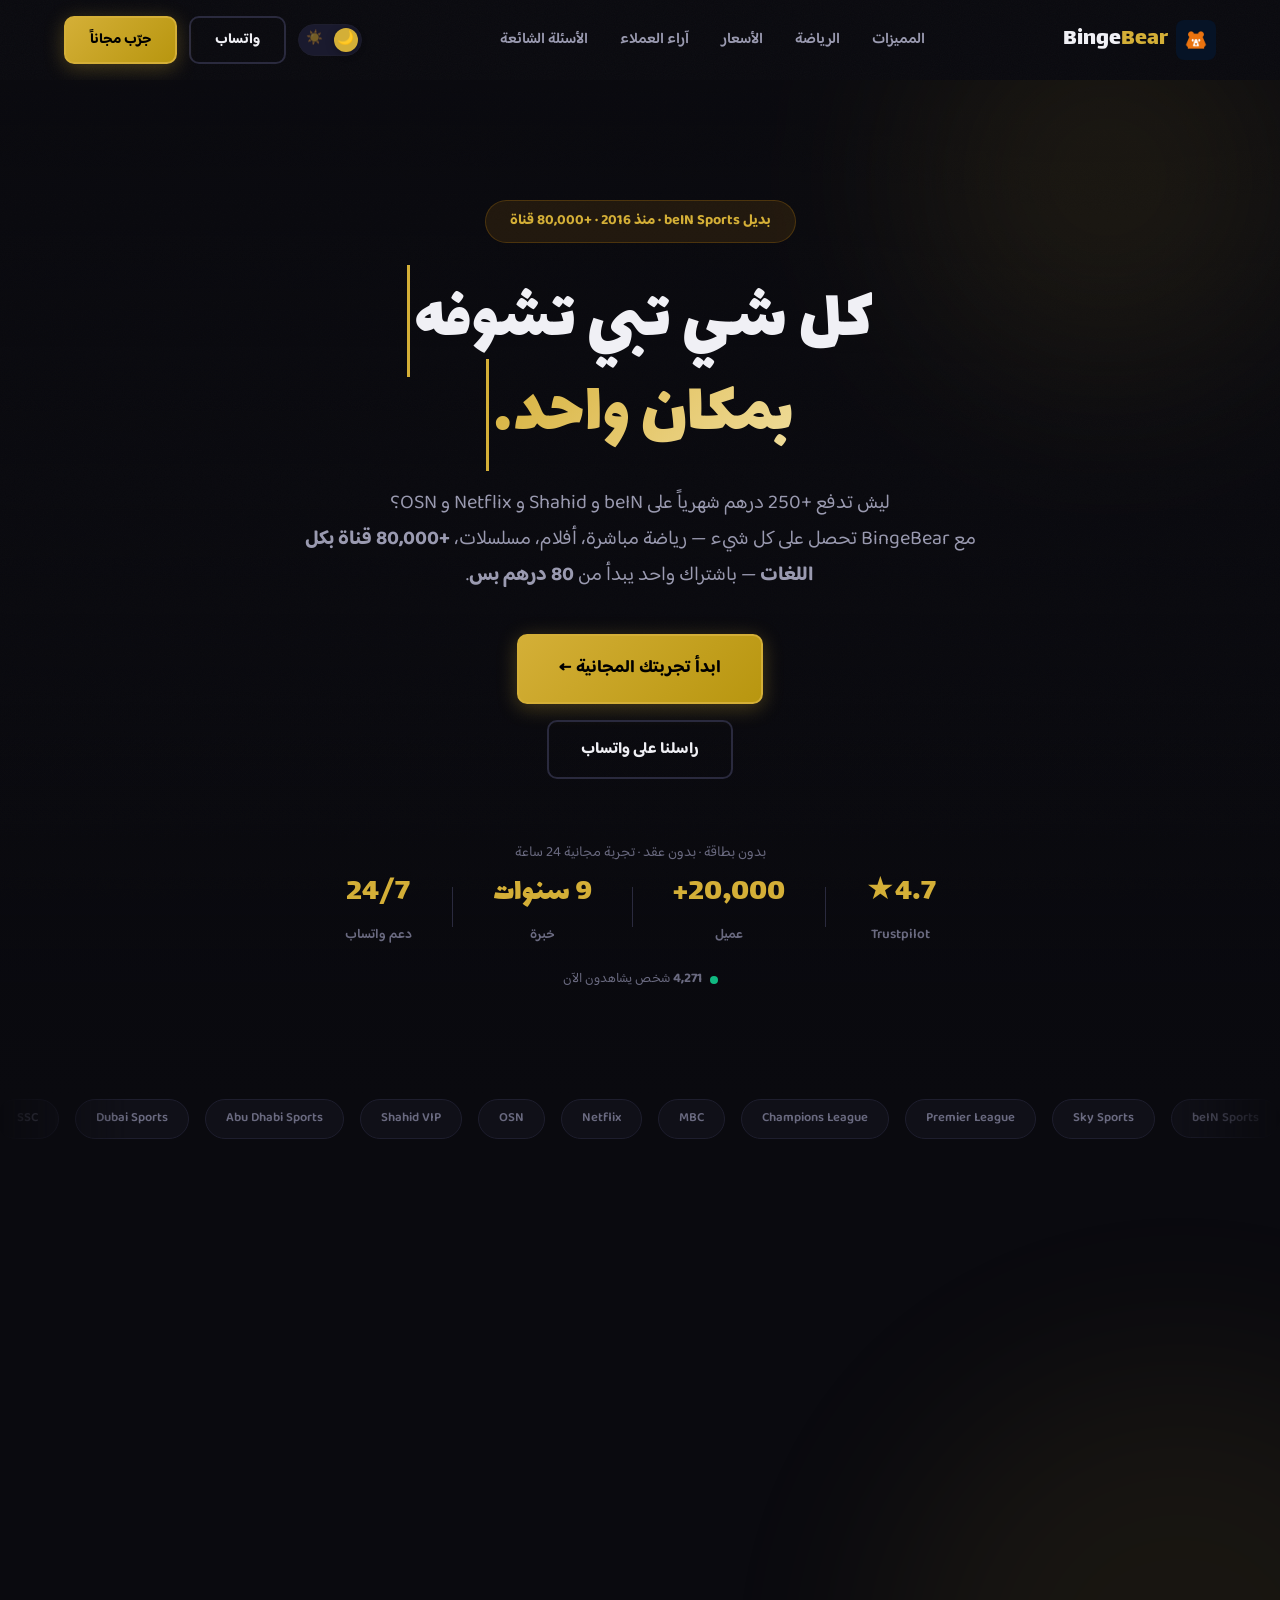
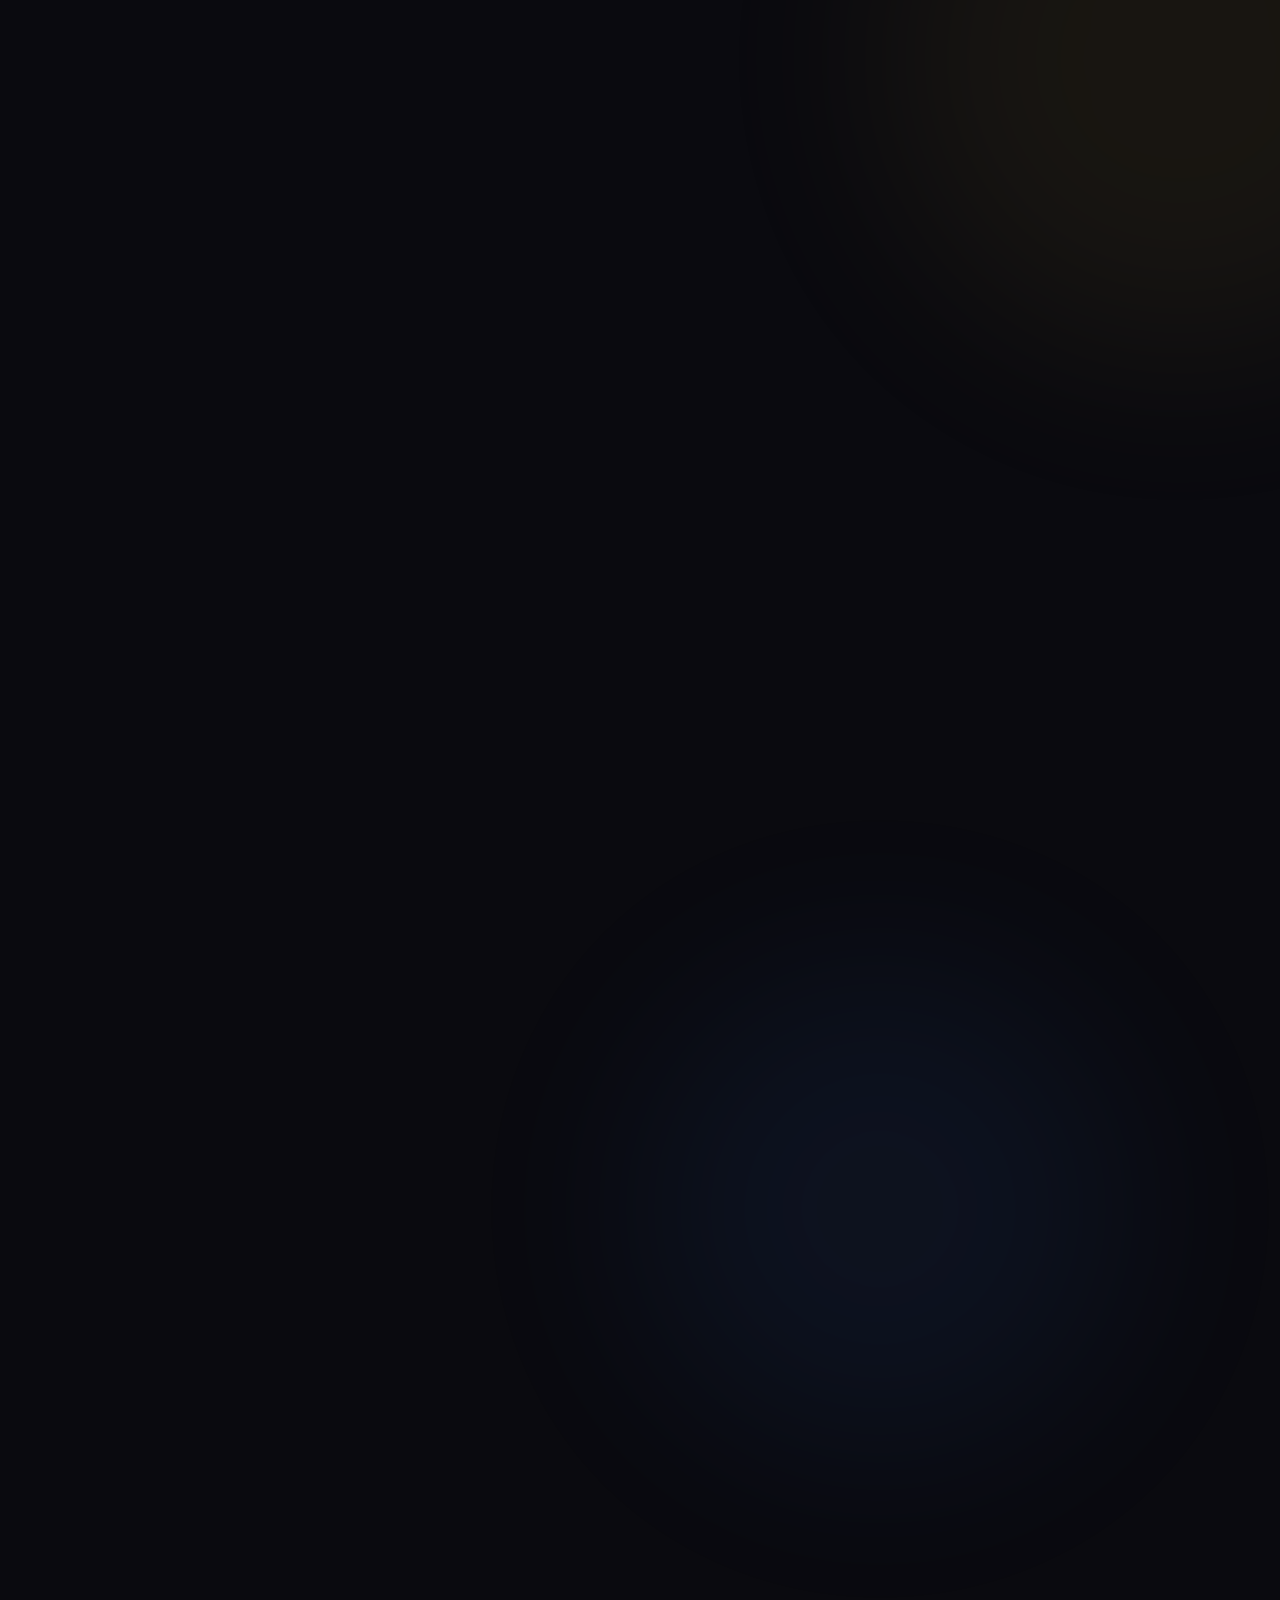
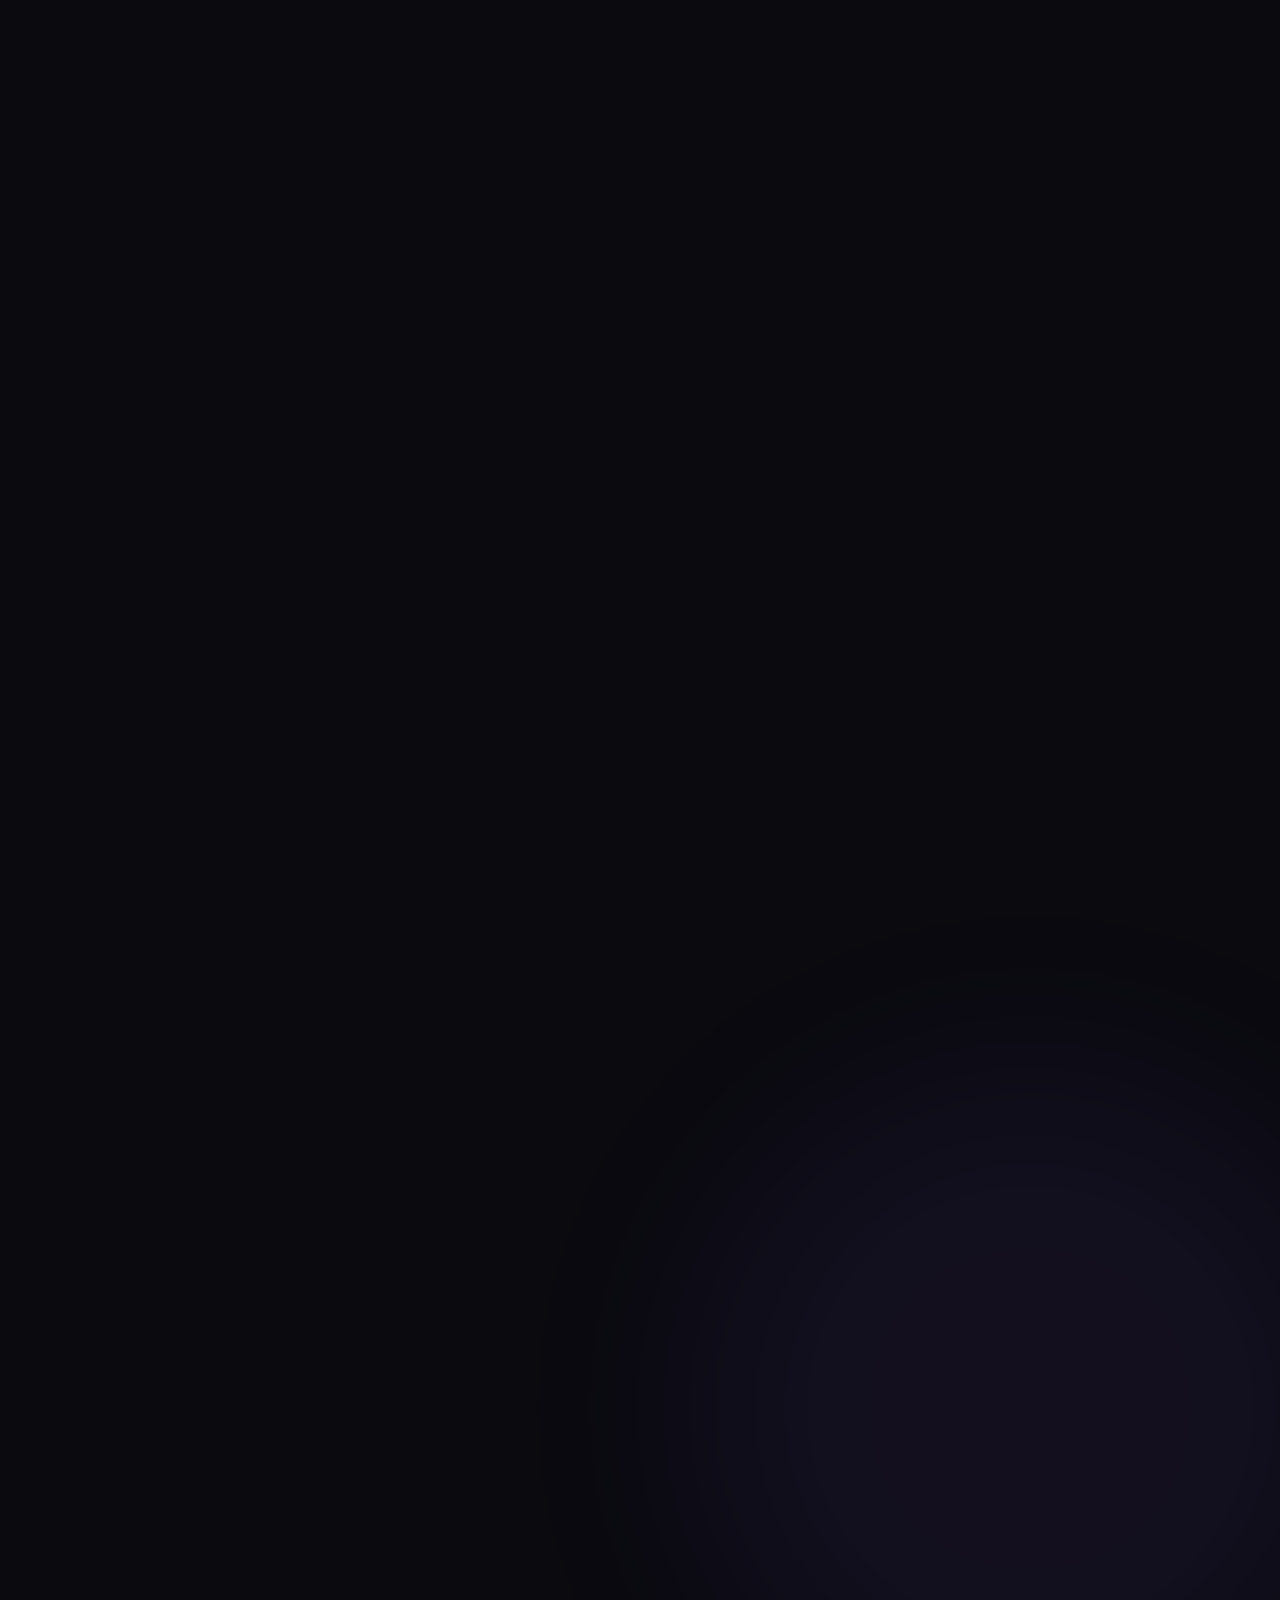
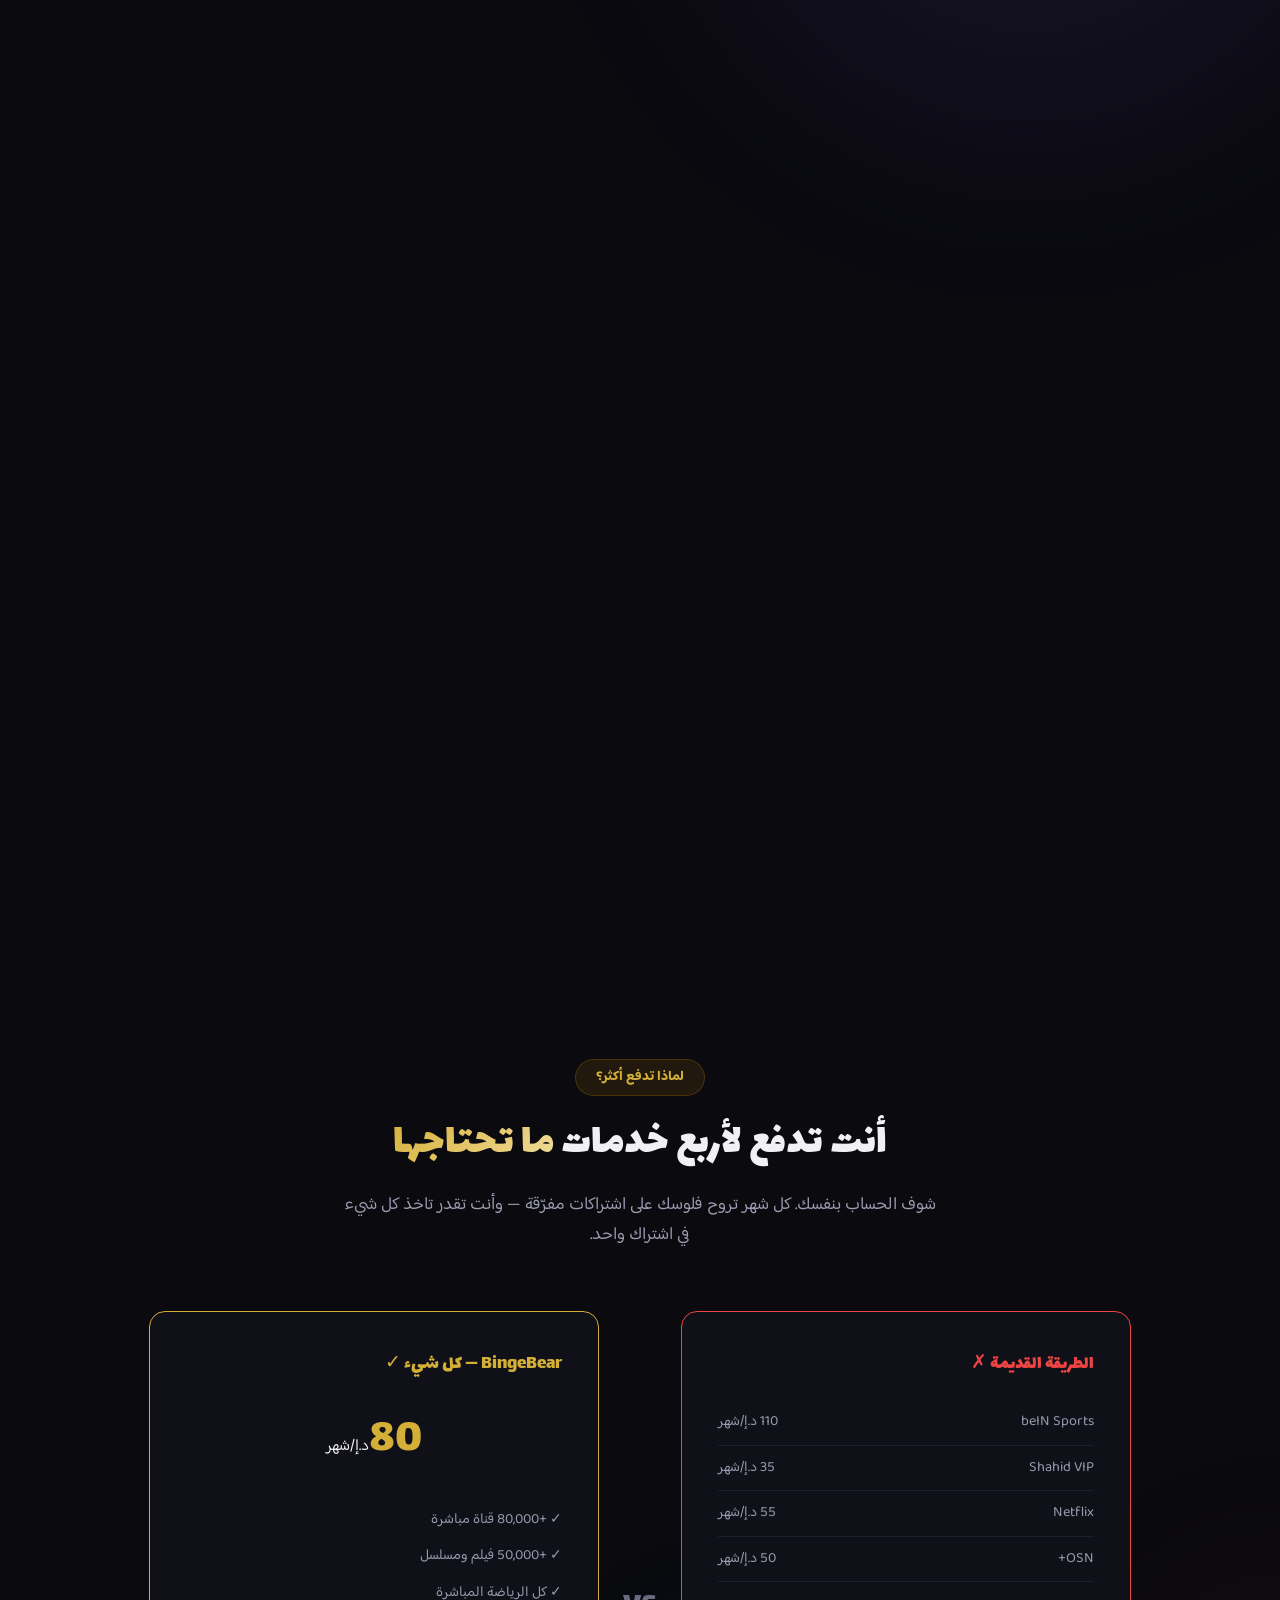
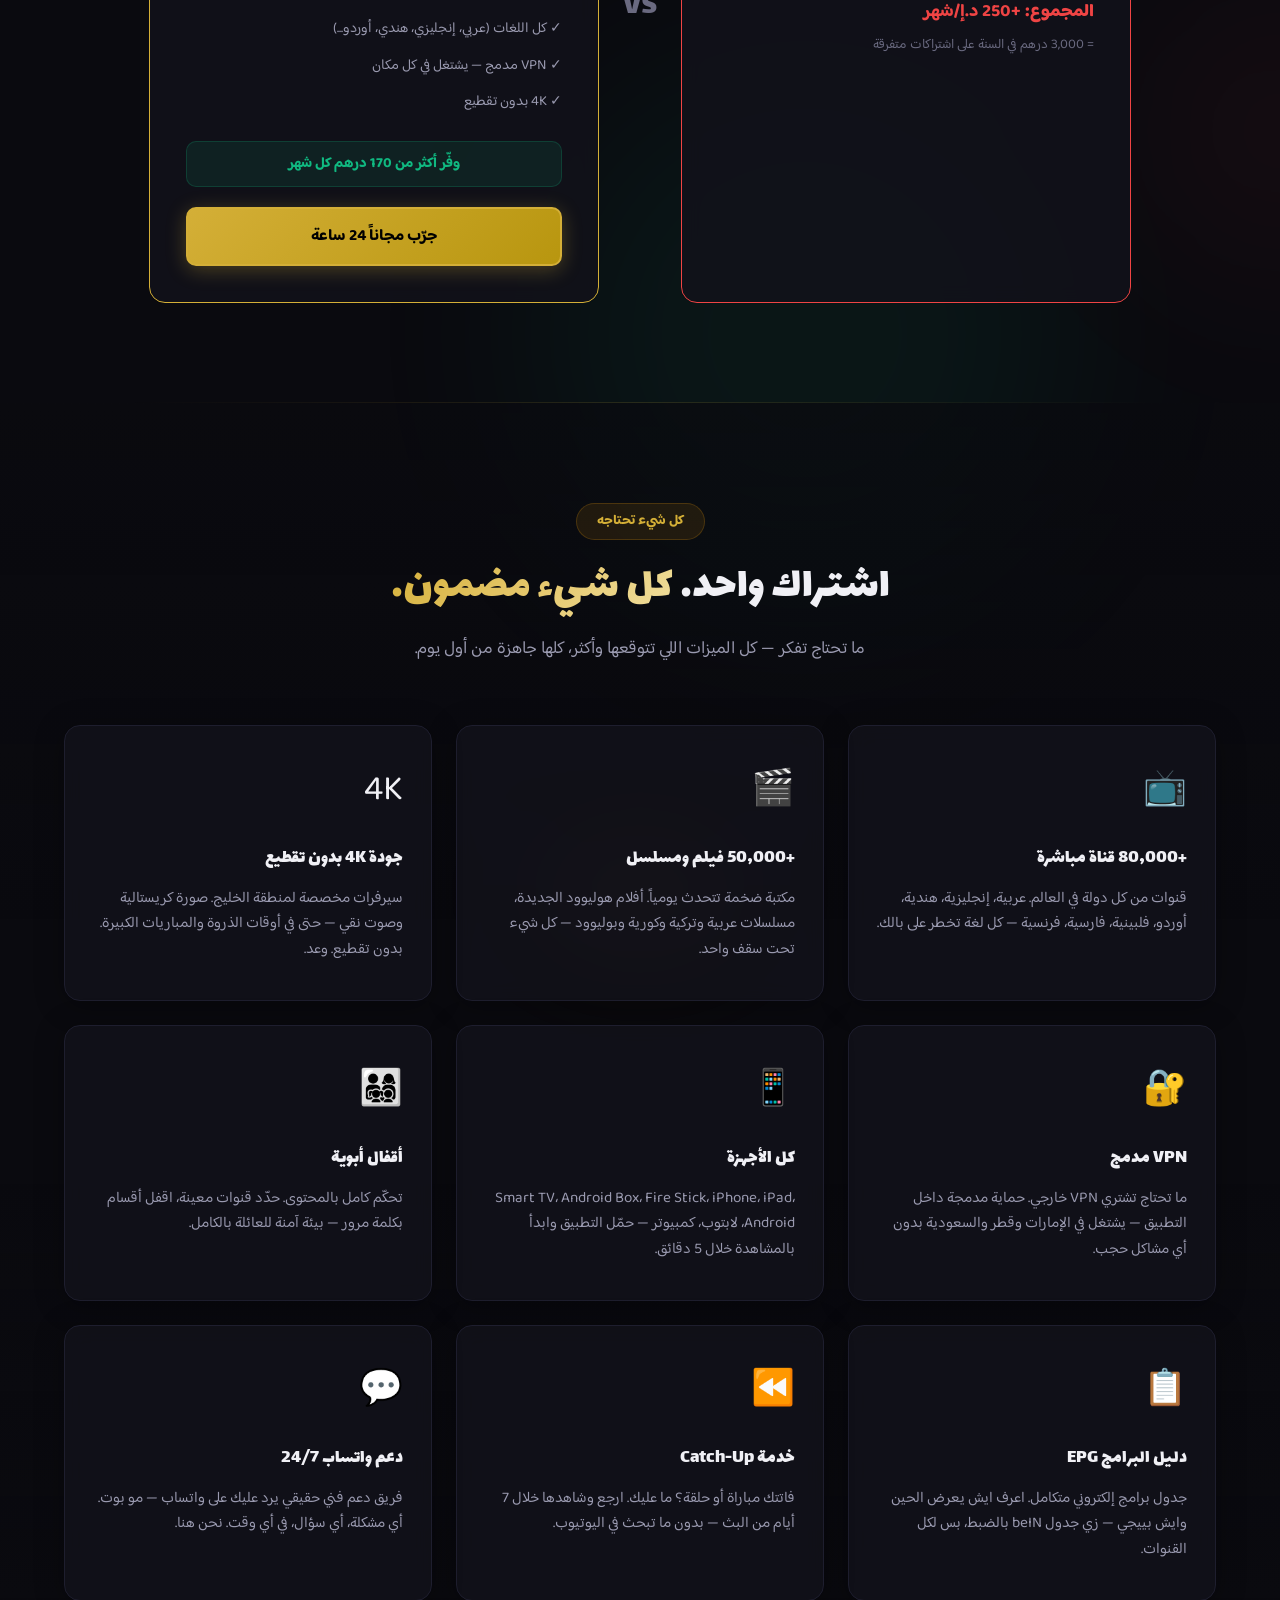
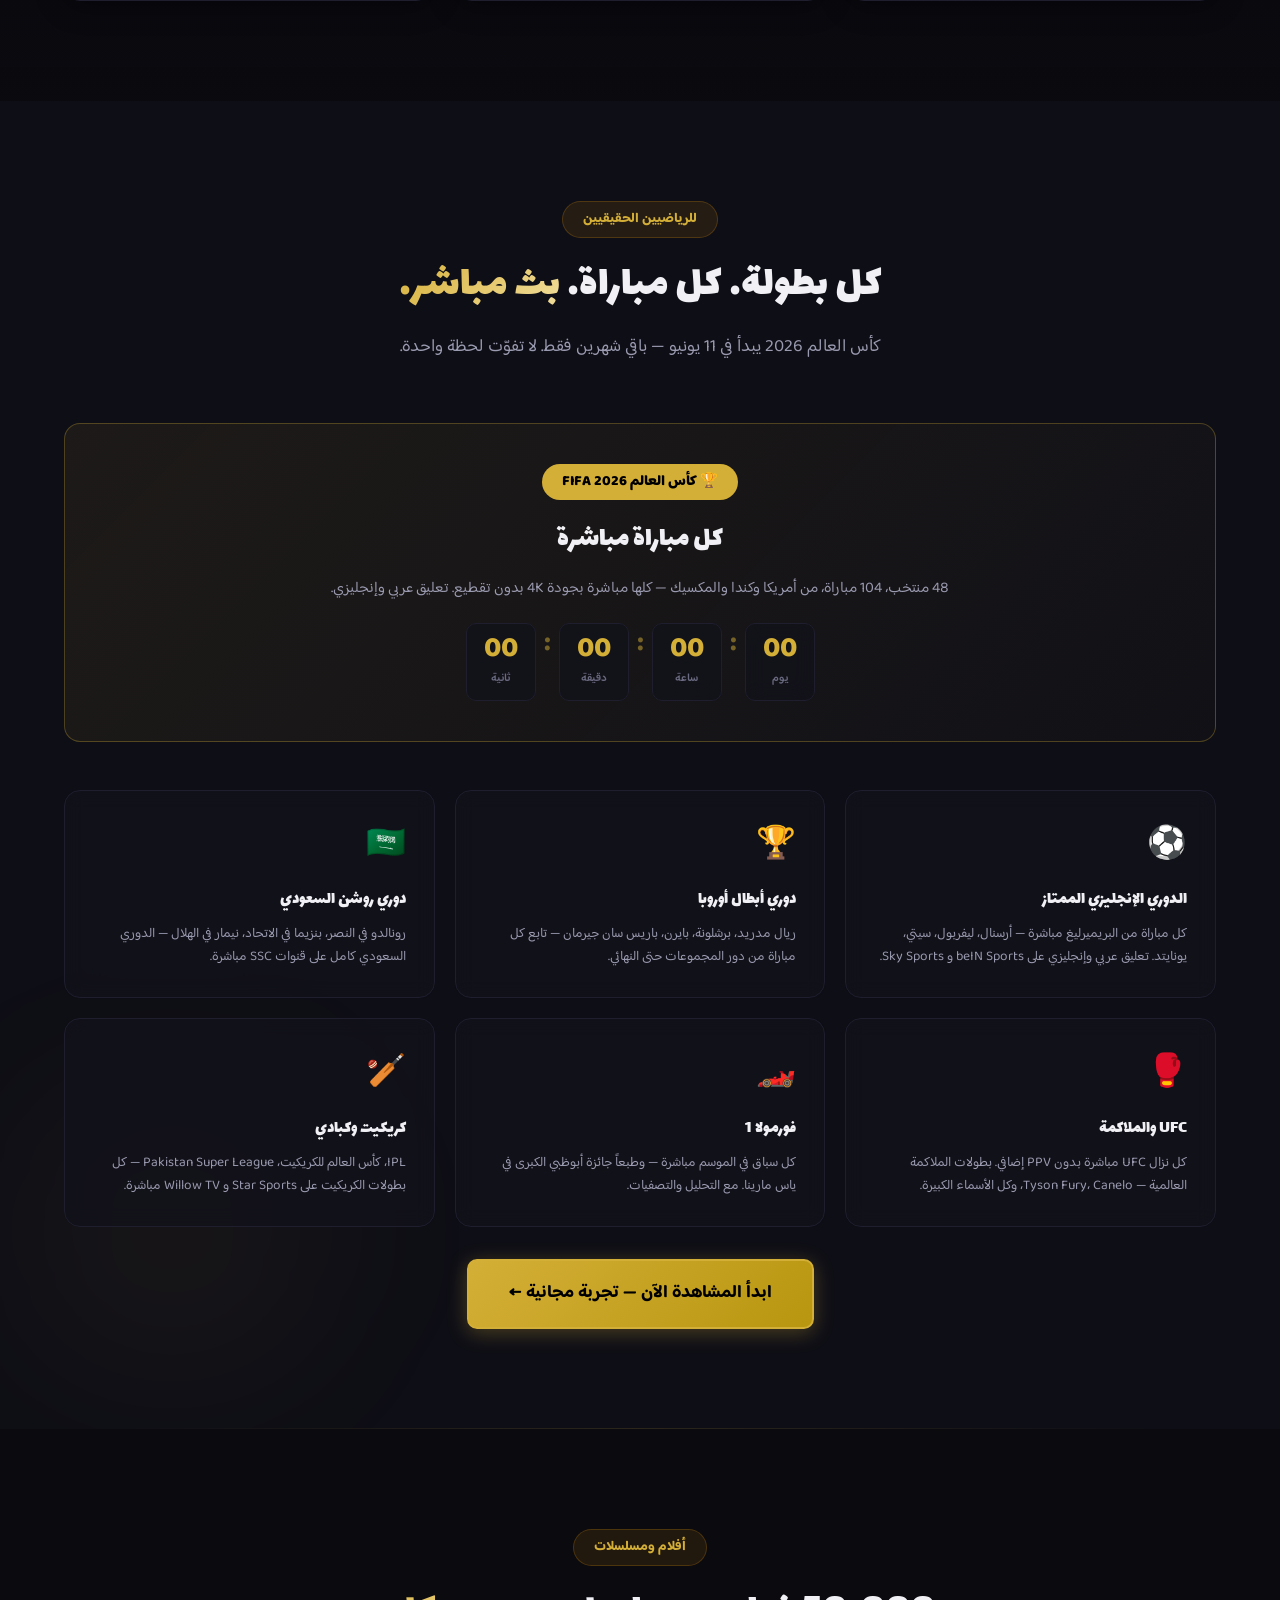
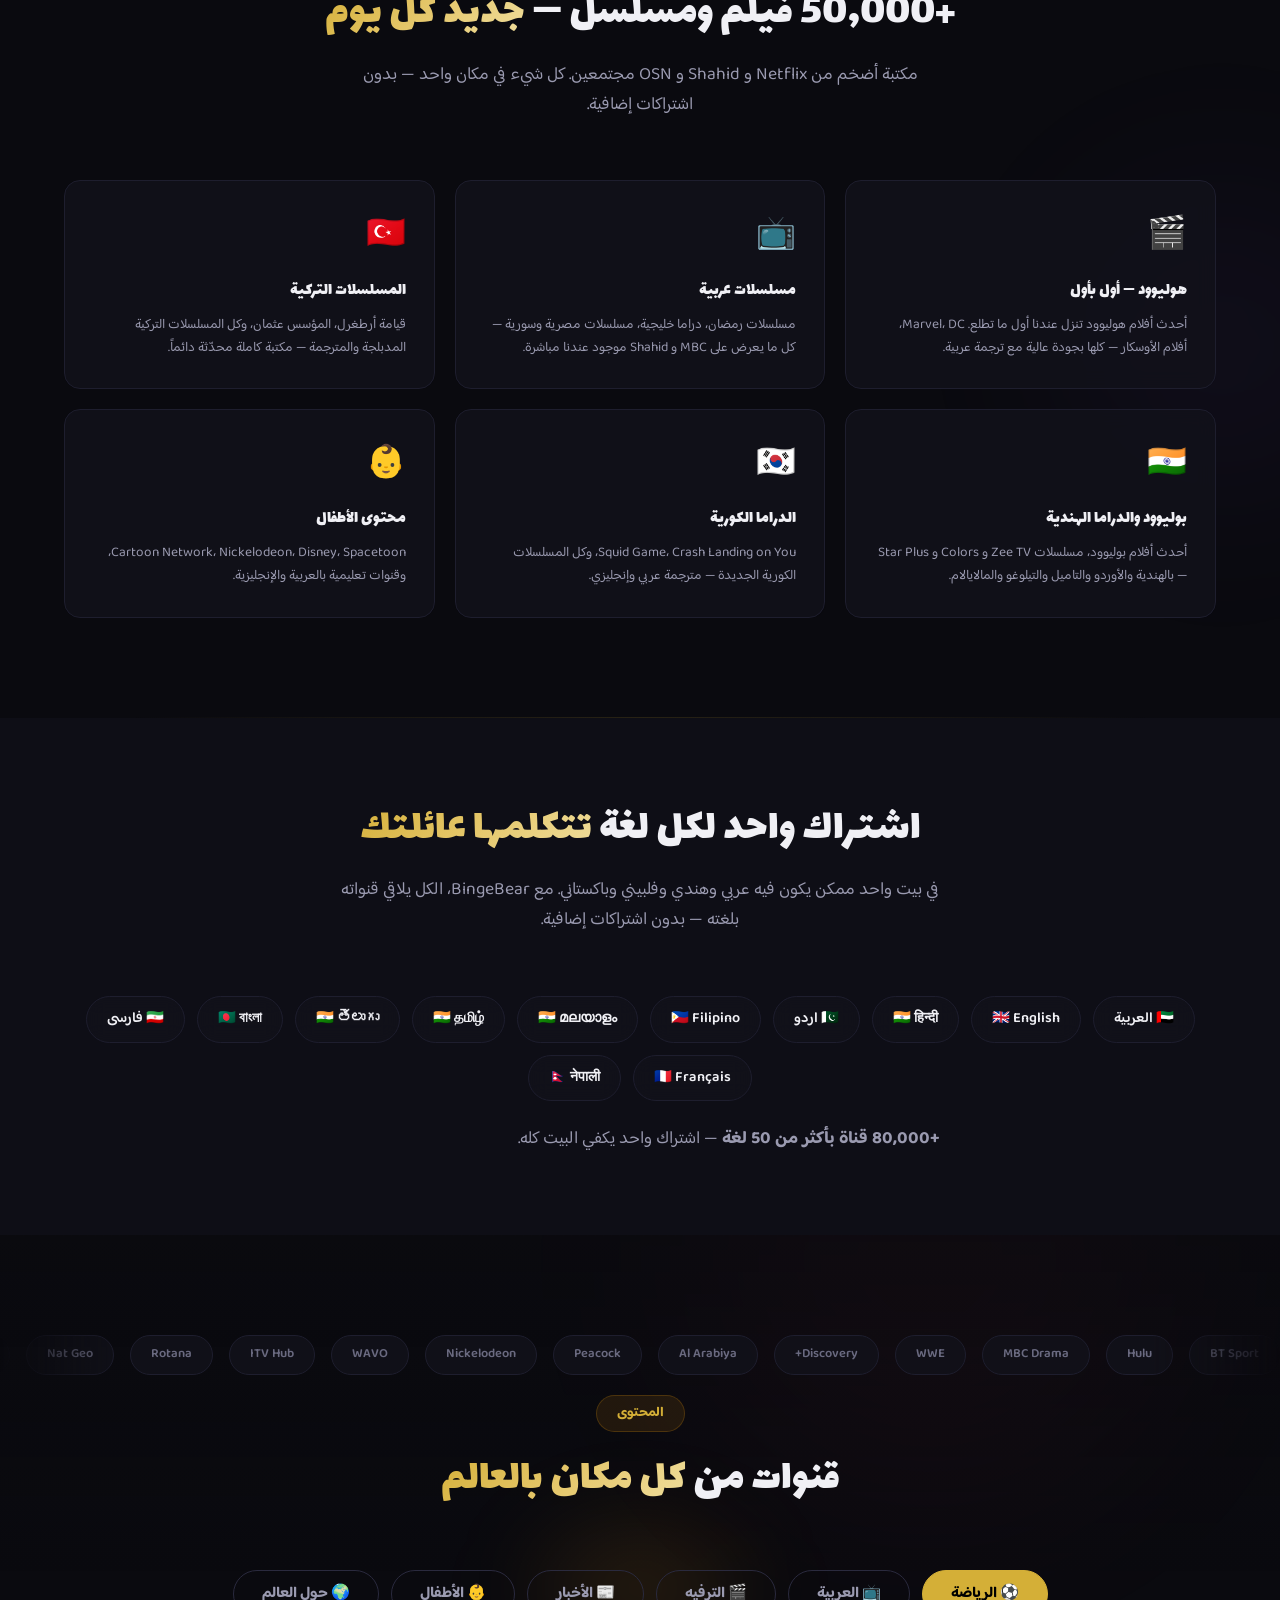
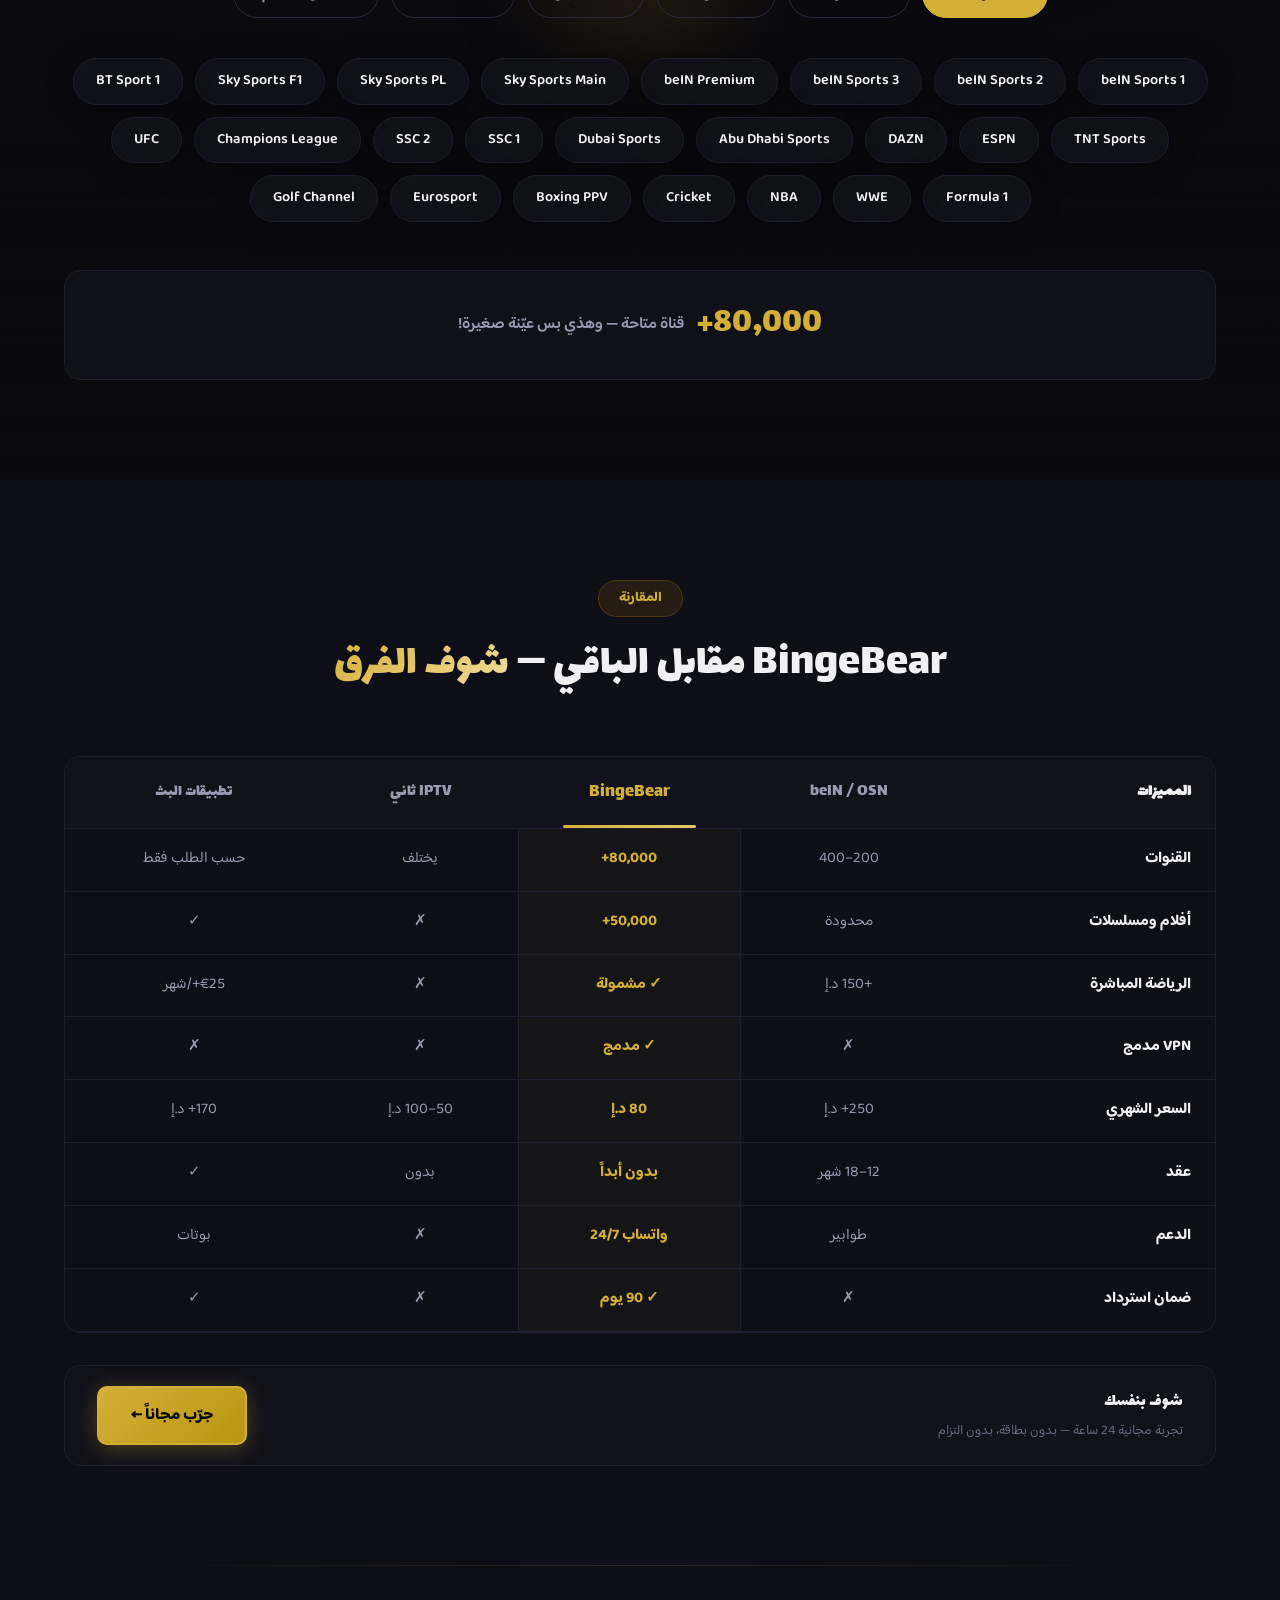
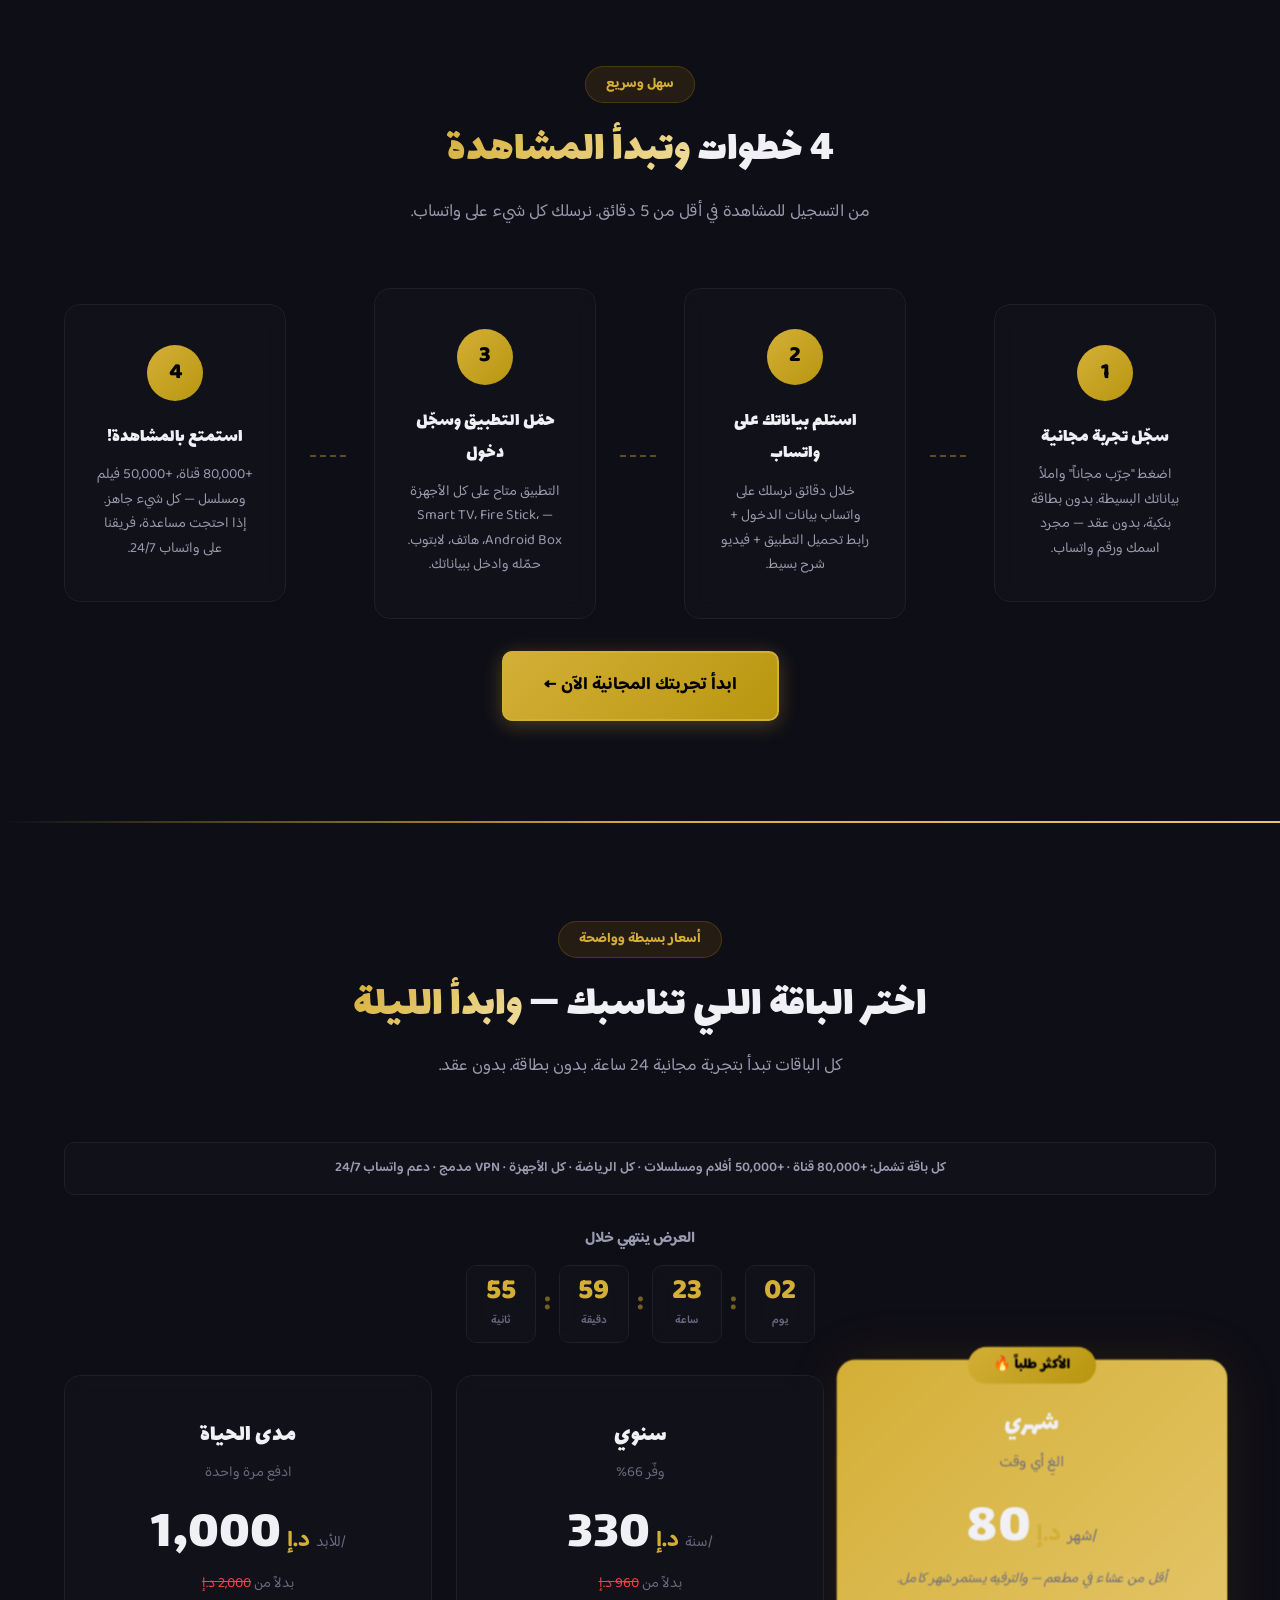
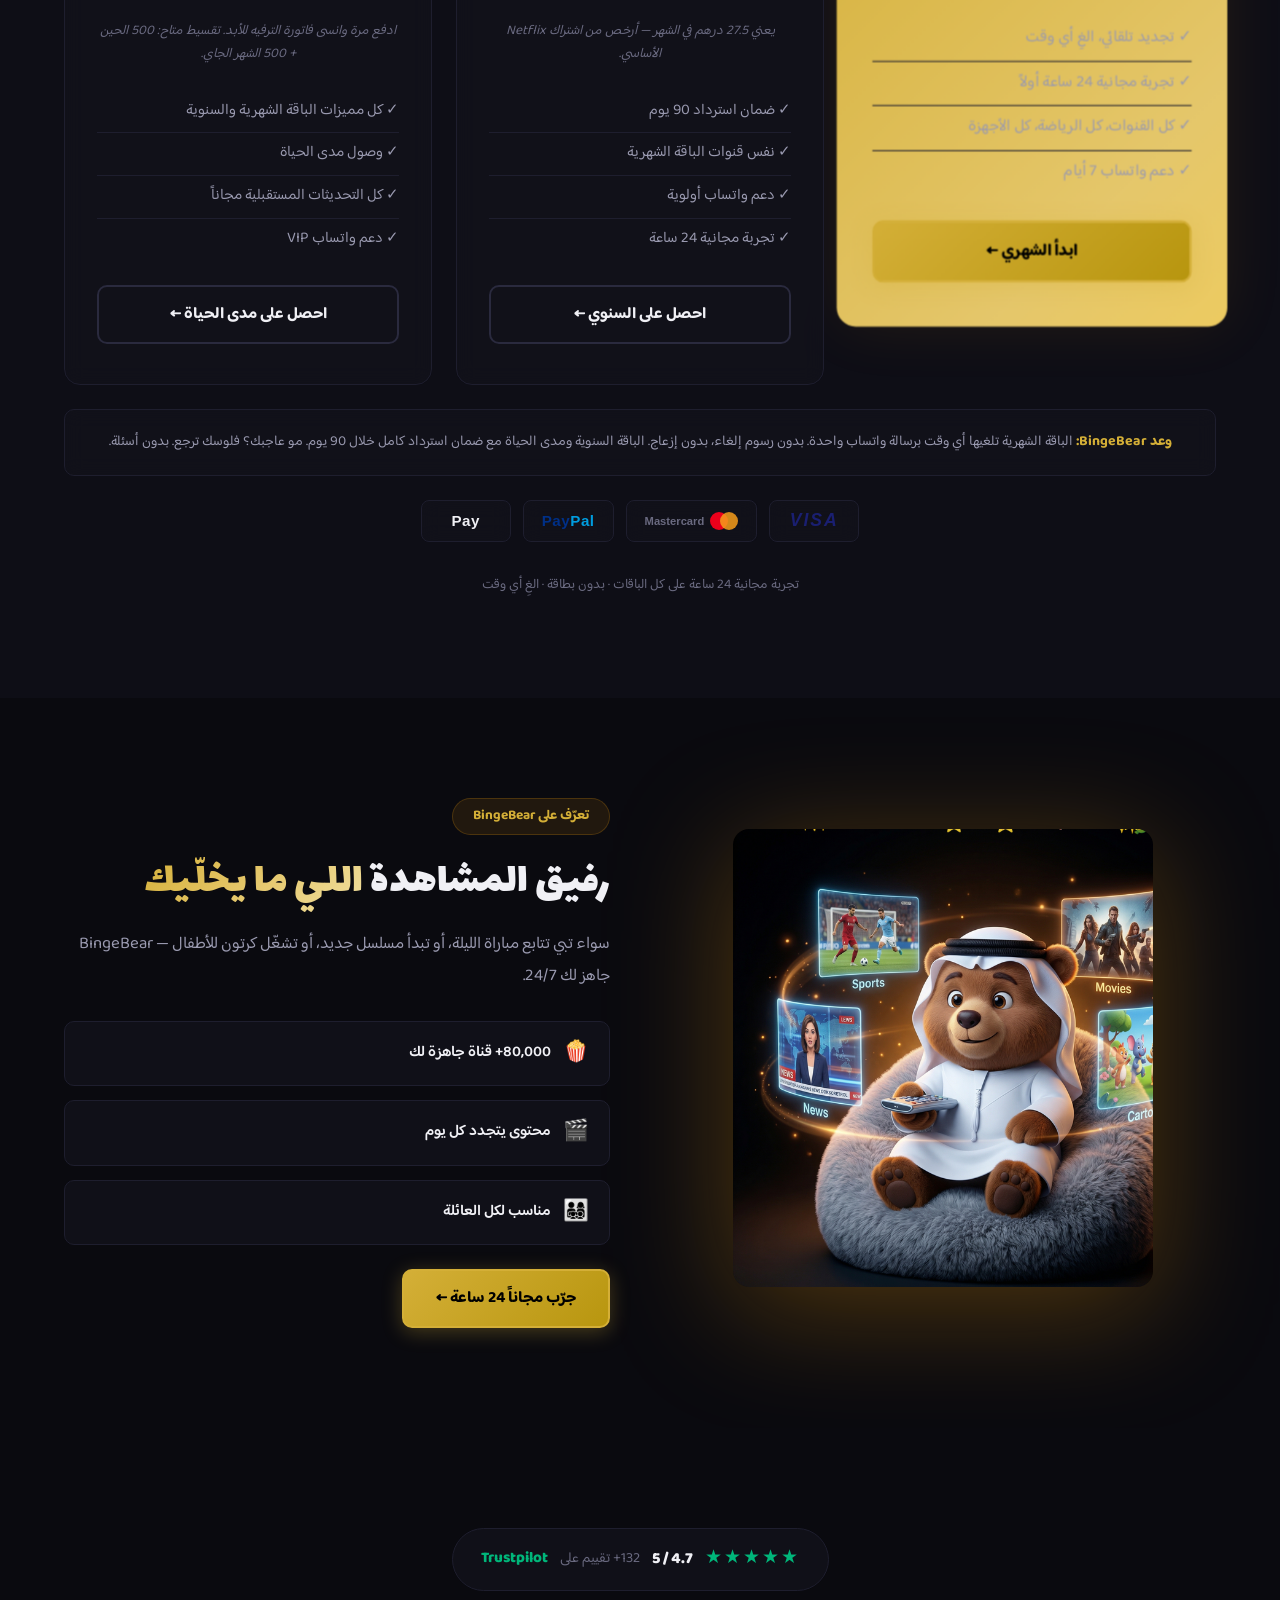
==== commit 1fc4706b: "Add organic animated backgrounds: mesh gradients, noise texture, floating blobs, section glows, grad" ====
--- a/index.html
+++ b/index.html
@@ -112,6 +112,16 @@
         </div>
     </div>
 
+    <!-- MESH GRADIENT BLOBS (ambient background) -->
+    <div class="mesh-bg" style="width:600px;height:600px;background:var(--primary);top:200px;right:-200px;animation:meshFloat1 20s ease-in-out infinite alternate"></div>
+    <div class="mesh-bg" style="width:500px;height:500px;background:#3B82F6;top:800px;left:-150px;animation:meshFloat2 25s ease-in-out infinite alternate"></div>
+    <div class="mesh-bg" style="width:700px;height:700px;background:#8B5CF6;top:2000px;right:-100px;animation:meshFloat3 30s ease-in-out infinite alternate"></div>
+    <div class="mesh-bg" style="width:550px;height:550px;background:#10B981;top:3500px;left:-200px;animation:meshFloat1 22s ease-in-out infinite alternate-reverse"></div>
+    <div class="mesh-bg" style="width:600px;height:600px;background:var(--primary);top:5000px;right:-150px;animation:meshFloat2 28s ease-in-out infinite alternate"></div>
+    <div class="mesh-bg" style="width:500px;height:500px;background:#F43F5E;top:6500px;left:-100px;animation:meshFloat3 24s ease-in-out infinite alternate-reverse"></div>
+    <div class="mesh-bg" style="width:650px;height:650px;background:#06B6D4;top:8000px;right:-200px;animation:meshFloat1 26s ease-in-out infinite alternate"></div>
+    <div class="mesh-bg" style="width:500px;height:500px;background:#8B5CF6;top:9500px;left:-150px;animation:meshFloat2 20s ease-in-out infinite alternate-reverse"></div>
+
     <!-- PAIN: PRICE COMPARISON -->
     <section class="pain-section" id="pain">
         <div class="container">
--- a/style.css
+++ b/style.css
@@ -70,6 +70,40 @@
     font-size: 16px;
 }
 
+/* ===== GLOBAL ANIMATED BACKGROUNDS ===== */
+
+/* Noise texture overlay on body */
+body::before {
+    content: '';
+    position: fixed;
+    inset: 0;
+    z-index: 0;
+    pointer-events: none;
+    opacity: 0.03;
+    background-image: url("data:image/svg+xml,%3Csvg viewBox='0 0 256 256' xmlns='http://www.w3.org/2000/svg'%3E%3Cfilter id='n'%3E%3CfeTurbulence type='fractalNoise' baseFrequency='0.9' numOctaves='4' stitchTiles='stitch'/%3E%3C/filter%3E%3Crect width='100%25' height='100%25' filter='url(%23n)'/%3E%3C/svg%3E");
+    background-repeat: repeat;
+    background-size: 256px 256px;
+}
+
+body > *:not(.loading-screen) {
+    position: relative;
+    z-index: 1;
+}
+
+/* Floating mesh gradient blobs */
+.mesh-bg {
+    position: absolute;
+    border-radius: 50%;
+    filter: blur(100px);
+    opacity: 0.07;
+    pointer-events: none;
+    z-index: 0;
+}
+
+[data-theme="light"] .mesh-bg {
+    opacity: 0.05;
+}
+
 body {
     font-family: var(--font-ar);
     background: var(--bg-body);
@@ -372,6 +406,24 @@
     height: 100%;
     object-fit: cover;
     opacity: var(--media-opacity);
+}
+
+/* Hero gradient mesh */
+.hero::after {
+    content: '';
+    position: absolute;
+    bottom: 0;
+    left: 0;
+    right: 0;
+    height: 40%;
+    background: linear-gradient(
+        180deg,
+        transparent 0%,
+        rgba(var(--overlay-rgb), 0.3) 40%,
+        rgba(var(--overlay-rgb), 1) 100%
+    );
+    z-index: 1;
+    pointer-events: none;
 }
 
 .hero-video-overlay {
@@ -1691,6 +1743,41 @@
         flex-direction: column;
         text-align: center;
     }
+}
+
+/* ===== SECTION GRADIENT DIVIDERS ===== */
+.pain-section::after,
+.sports-section::after,
+.movies-section::after,
+.comparison::after,
+.reviews::after {
+    content: '';
+    position: absolute;
+    bottom: 0;
+    left: 10%;
+    right: 10%;
+    height: 1px;
+    background: linear-gradient(90deg, transparent, var(--primary), transparent);
+    opacity: 0.15;
+}
+
+/* Animated gradient line at top of pricing */
+.pricing::before {
+    content: '';
+    position: absolute;
+    top: 0;
+    left: 0;
+    right: 0;
+    height: 2px;
+    background: linear-gradient(90deg, transparent, var(--primary), var(--primary-light), var(--primary), transparent);
+    background-size: 200% 100%;
+    animation: gradientLine 4s ease infinite;
+}
+
+@keyframes gradientLine {
+    0% { background-position: 0% 50%; }
+    50% { background-position: 100% 50%; }
+    100% { background-position: 0% 50%; }
 }
 
 /* ===== PAIN SECTION ===== */
@@ -2311,6 +2398,80 @@
 @keyframes fadeInDown {
     from { opacity: 0; transform: translateY(-20px); }
     to { opacity: 1; transform: translateY(0); }
+}
+
+/* ===== MESH FLOAT ANIMATIONS ===== */
+@keyframes meshFloat1 {
+    0% { transform: translate(0, 0) scale(1); }
+    33% { transform: translate(80px, -60px) scale(1.1); }
+    66% { transform: translate(-40px, 40px) scale(0.95); }
+    100% { transform: translate(60px, -80px) scale(1.05); }
+}
+
+@keyframes meshFloat2 {
+    0% { transform: translate(0, 0) scale(1); }
+    33% { transform: translate(-60px, 80px) scale(1.08); }
+    66% { transform: translate(50px, -30px) scale(0.92); }
+    100% { transform: translate(-70px, 60px) scale(1.1); }
+}
+
+@keyframes meshFloat3 {
+    0% { transform: translate(0, 0) scale(1); }
+    33% { transform: translate(40px, 60px) scale(1.05); }
+    66% { transform: translate(-80px, -40px) scale(1.1); }
+    100% { transform: translate(30px, -70px) scale(0.95); }
+}
+
+/* Section ambient glow strips */
+.pain-section,
+.sports-section,
+.movies-section,
+.multilingual-section,
+.trust-section,
+.how-it-works,
+.reviews,
+.faq {
+    position: relative;
+    overflow: hidden;
+}
+
+.pain-section::before {
+    content: '';
+    position: absolute;
+    top: 50%;
+    right: -20%;
+    width: 500px;
+    height: 500px;
+    background: radial-gradient(circle, rgba(239, 68, 68, 0.06) 0%, transparent 70%);
+    filter: blur(60px);
+    pointer-events: none;
+    animation: meshFloat1 18s ease-in-out infinite alternate;
+}
+
+.sports-section::before {
+    content: '';
+    position: absolute;
+    bottom: 0;
+    left: -10%;
+    width: 600px;
+    height: 400px;
+    background: radial-gradient(circle, rgba(212, 175, 55, 0.06) 0%, transparent 70%);
+    filter: blur(60px);
+    pointer-events: none;
+    animation: meshFloat2 22s ease-in-out infinite alternate;
+}
+
+.movies-section::before {
+    content: '';
+    position: absolute;
+    top: 30%;
+    right: -15%;
+    width: 500px;
+    height: 500px;
+    background: radial-gradient(circle, rgba(139, 92, 246, 0.06) 0%, transparent 70%);
+    filter: blur(60px);
+    pointer-events: none;
+    animation: meshFloat3 20s ease-in-out infinite alternate;
 }
 
 /* Reveal animations */
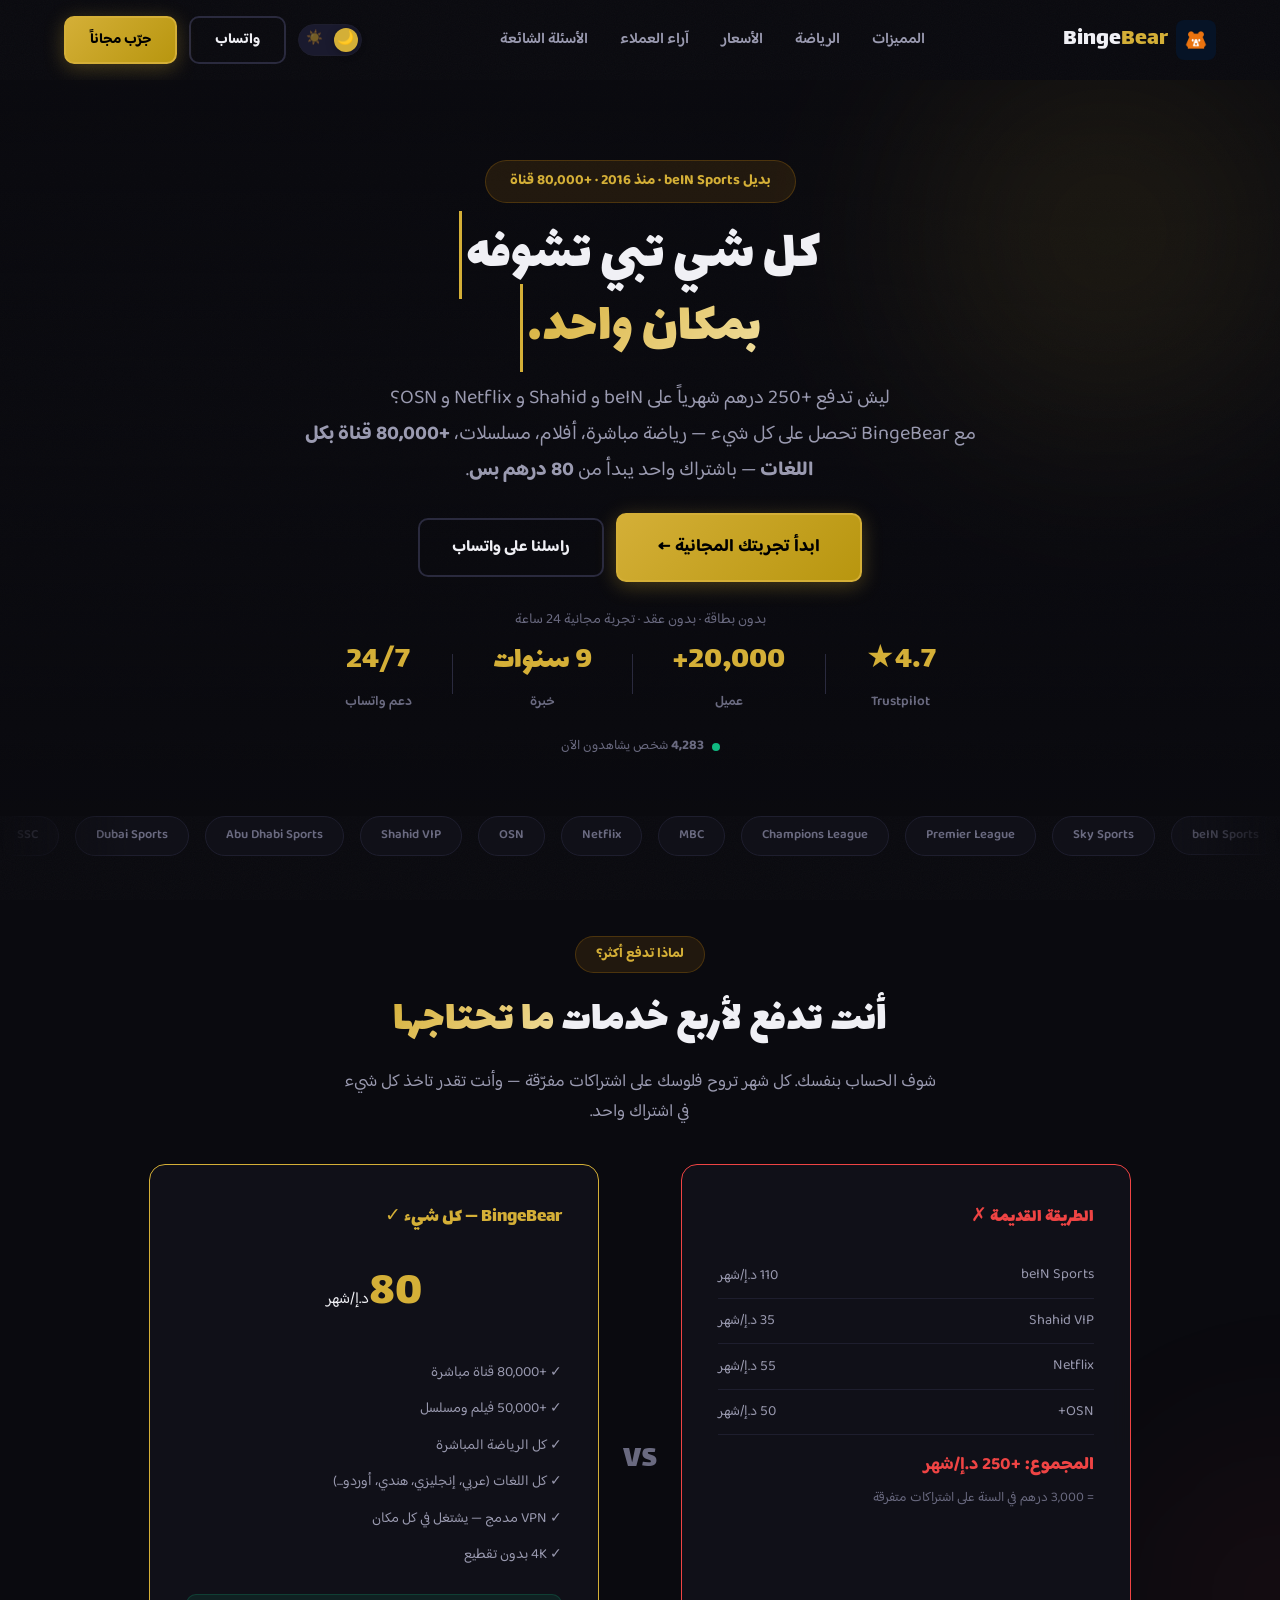
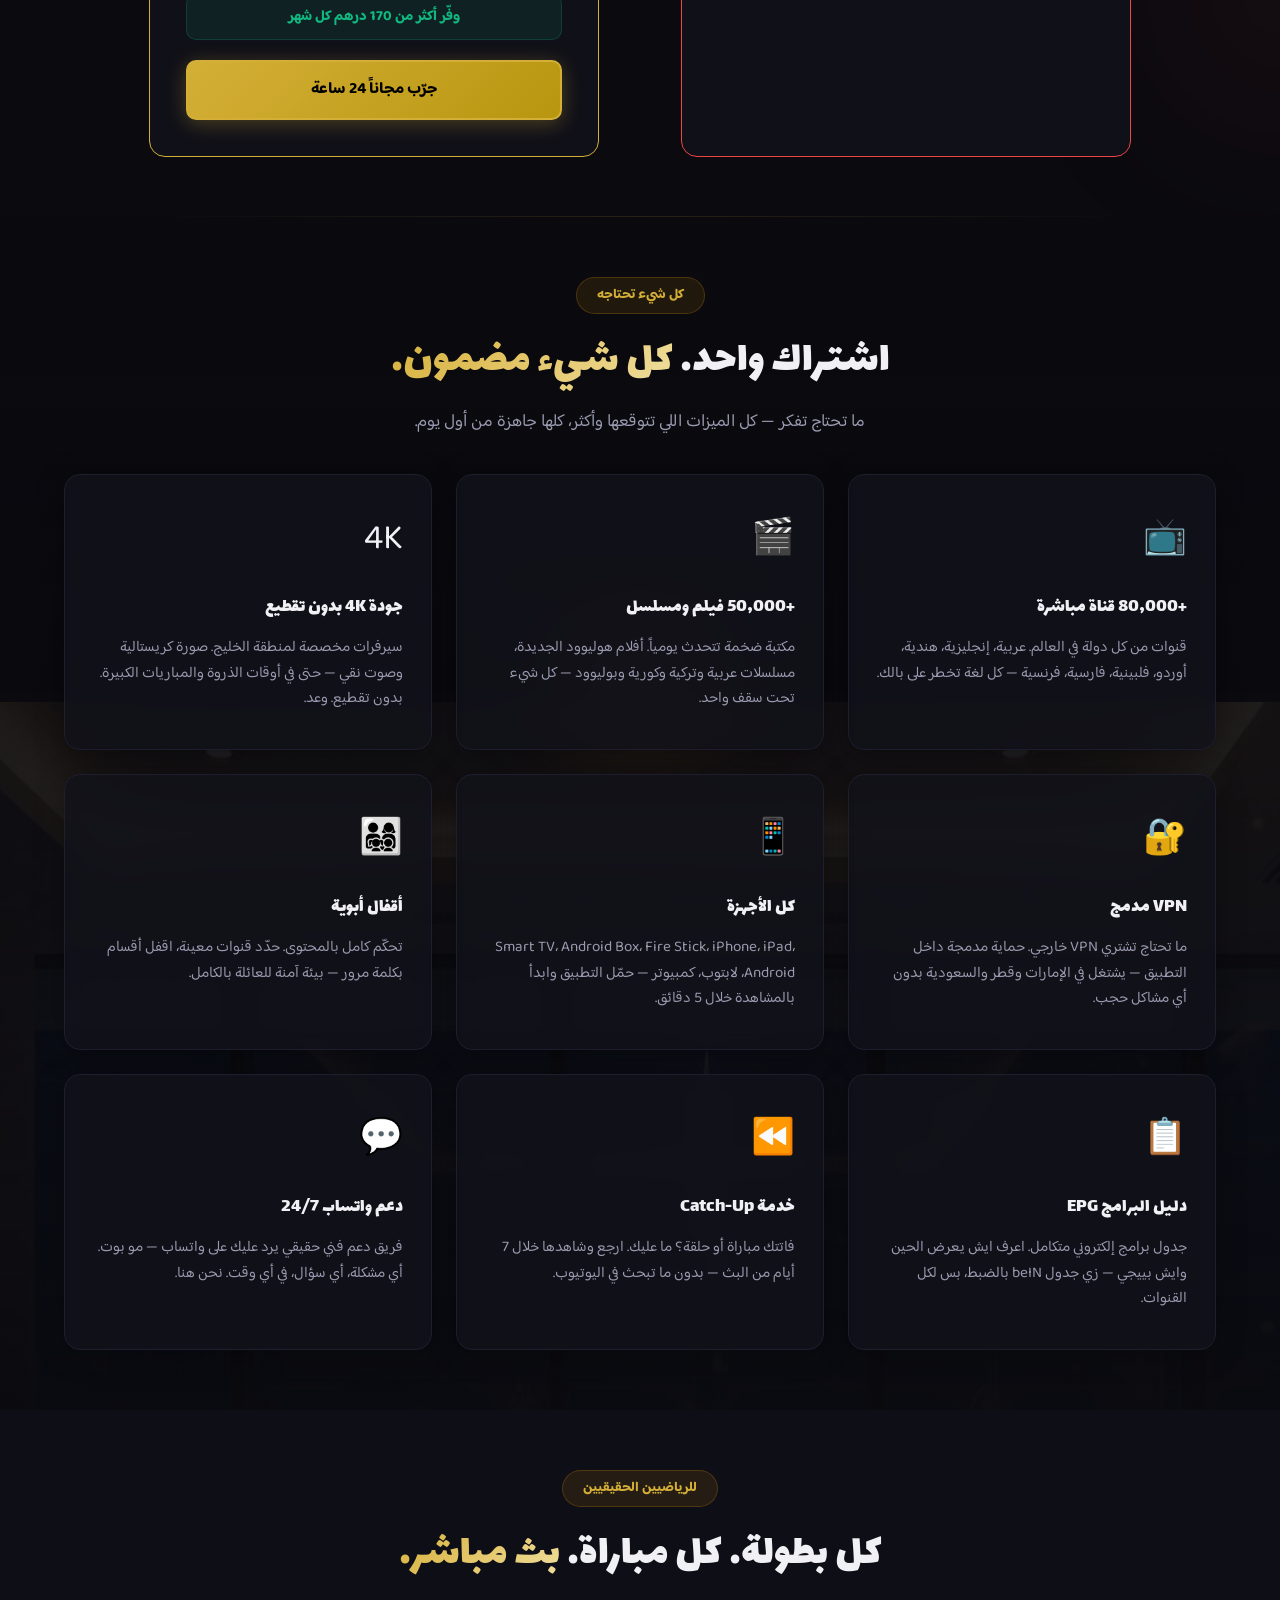
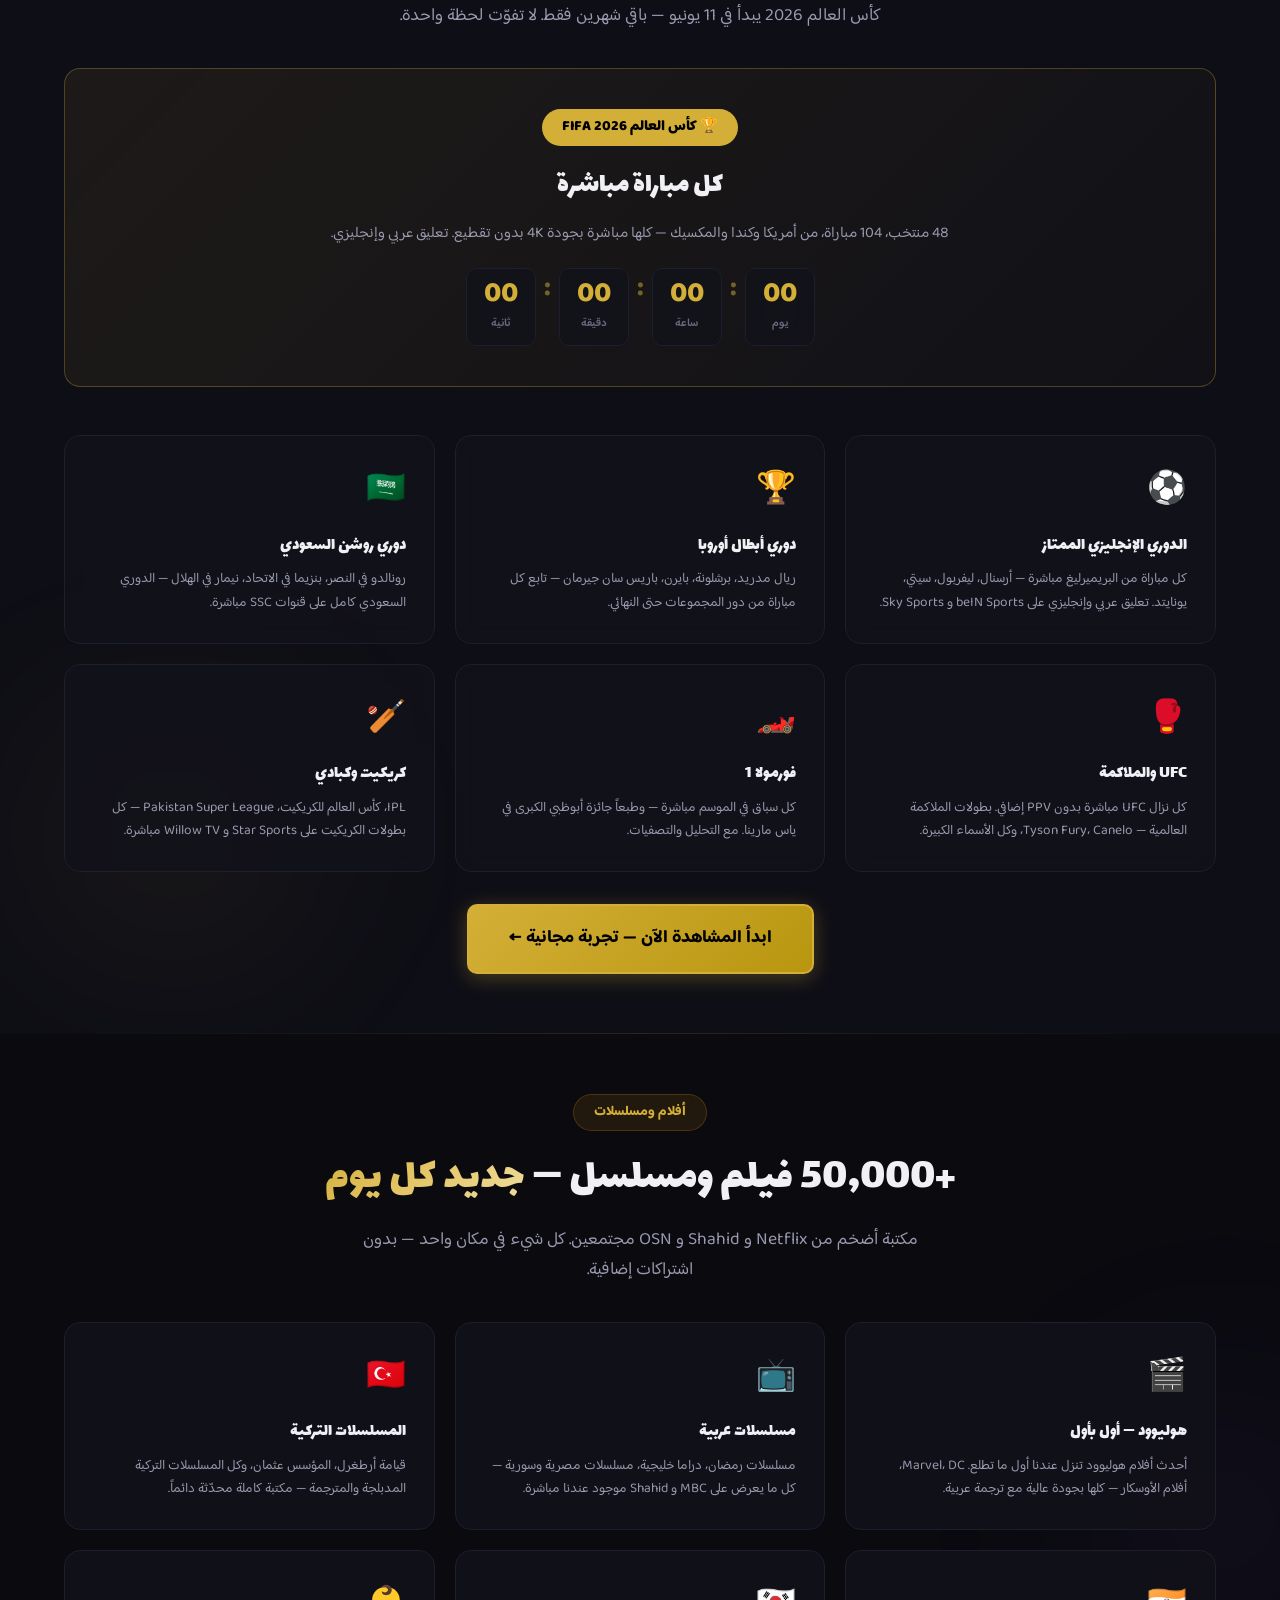
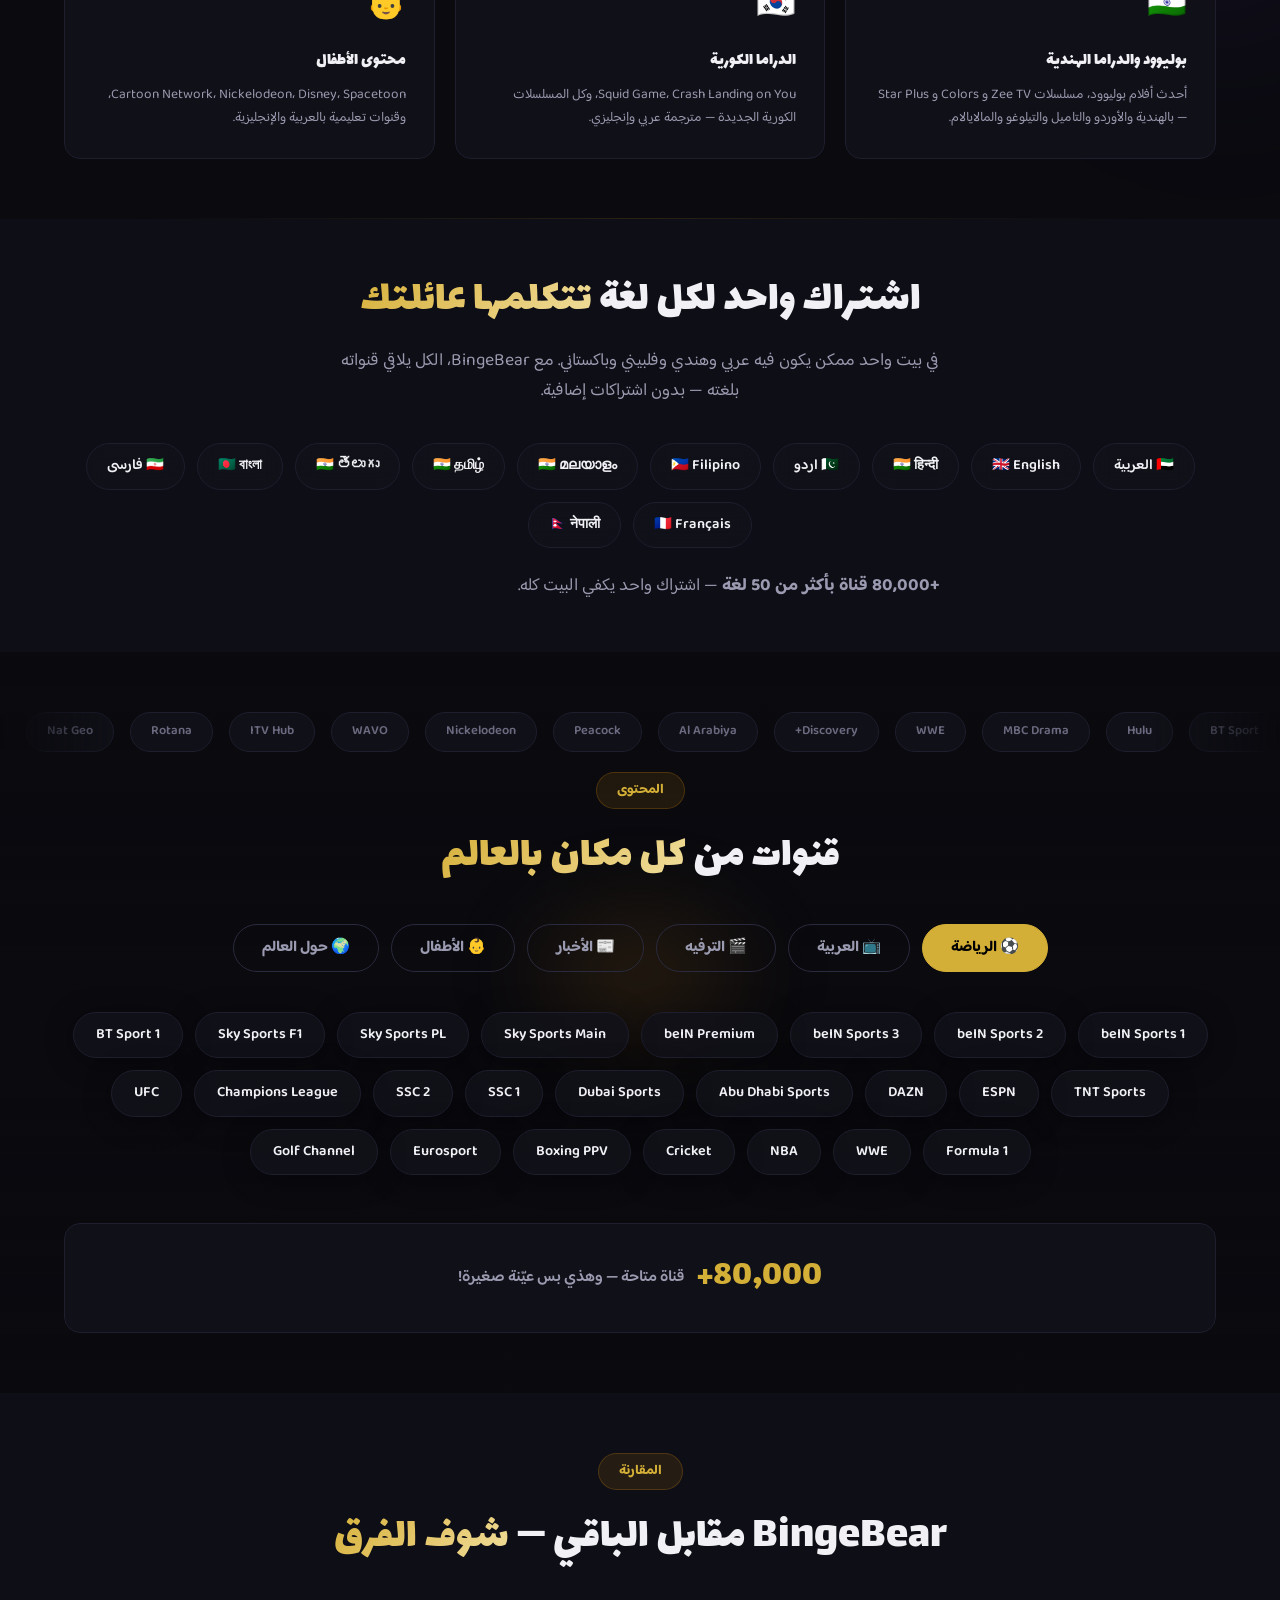
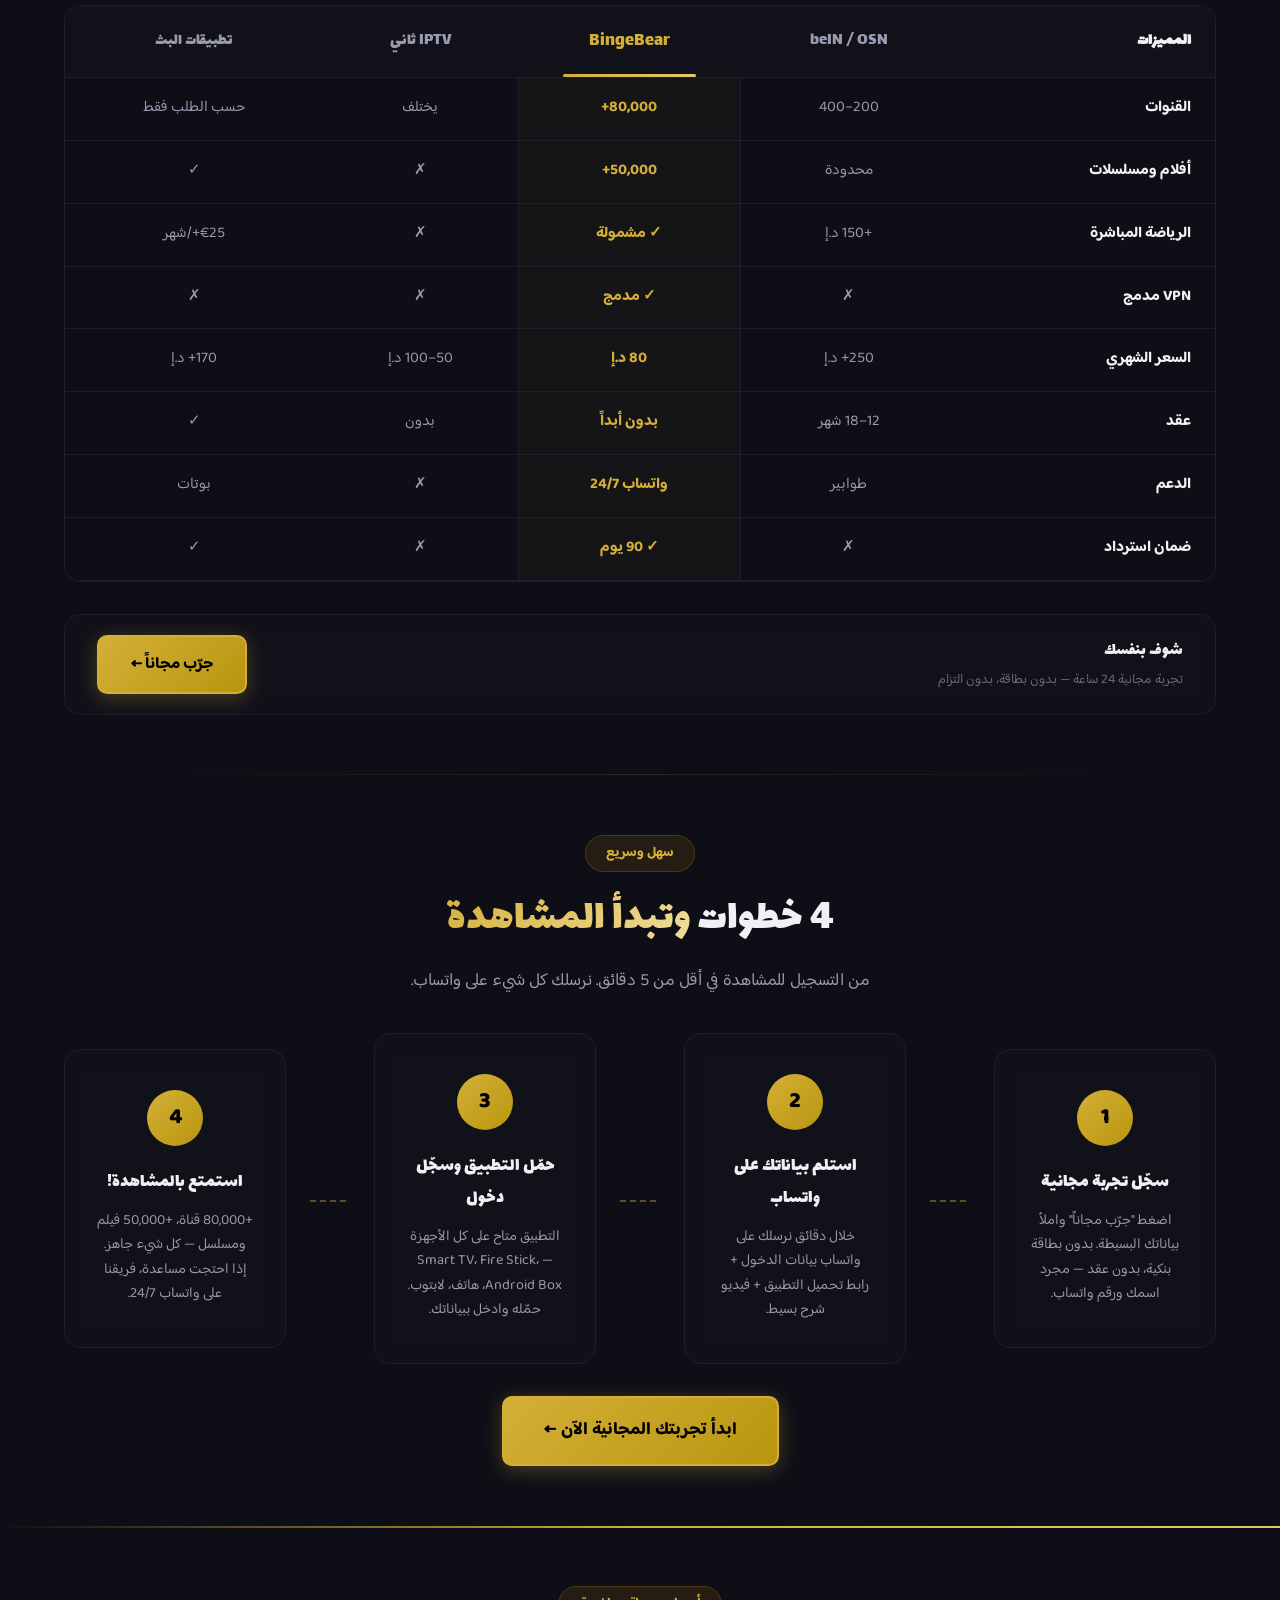
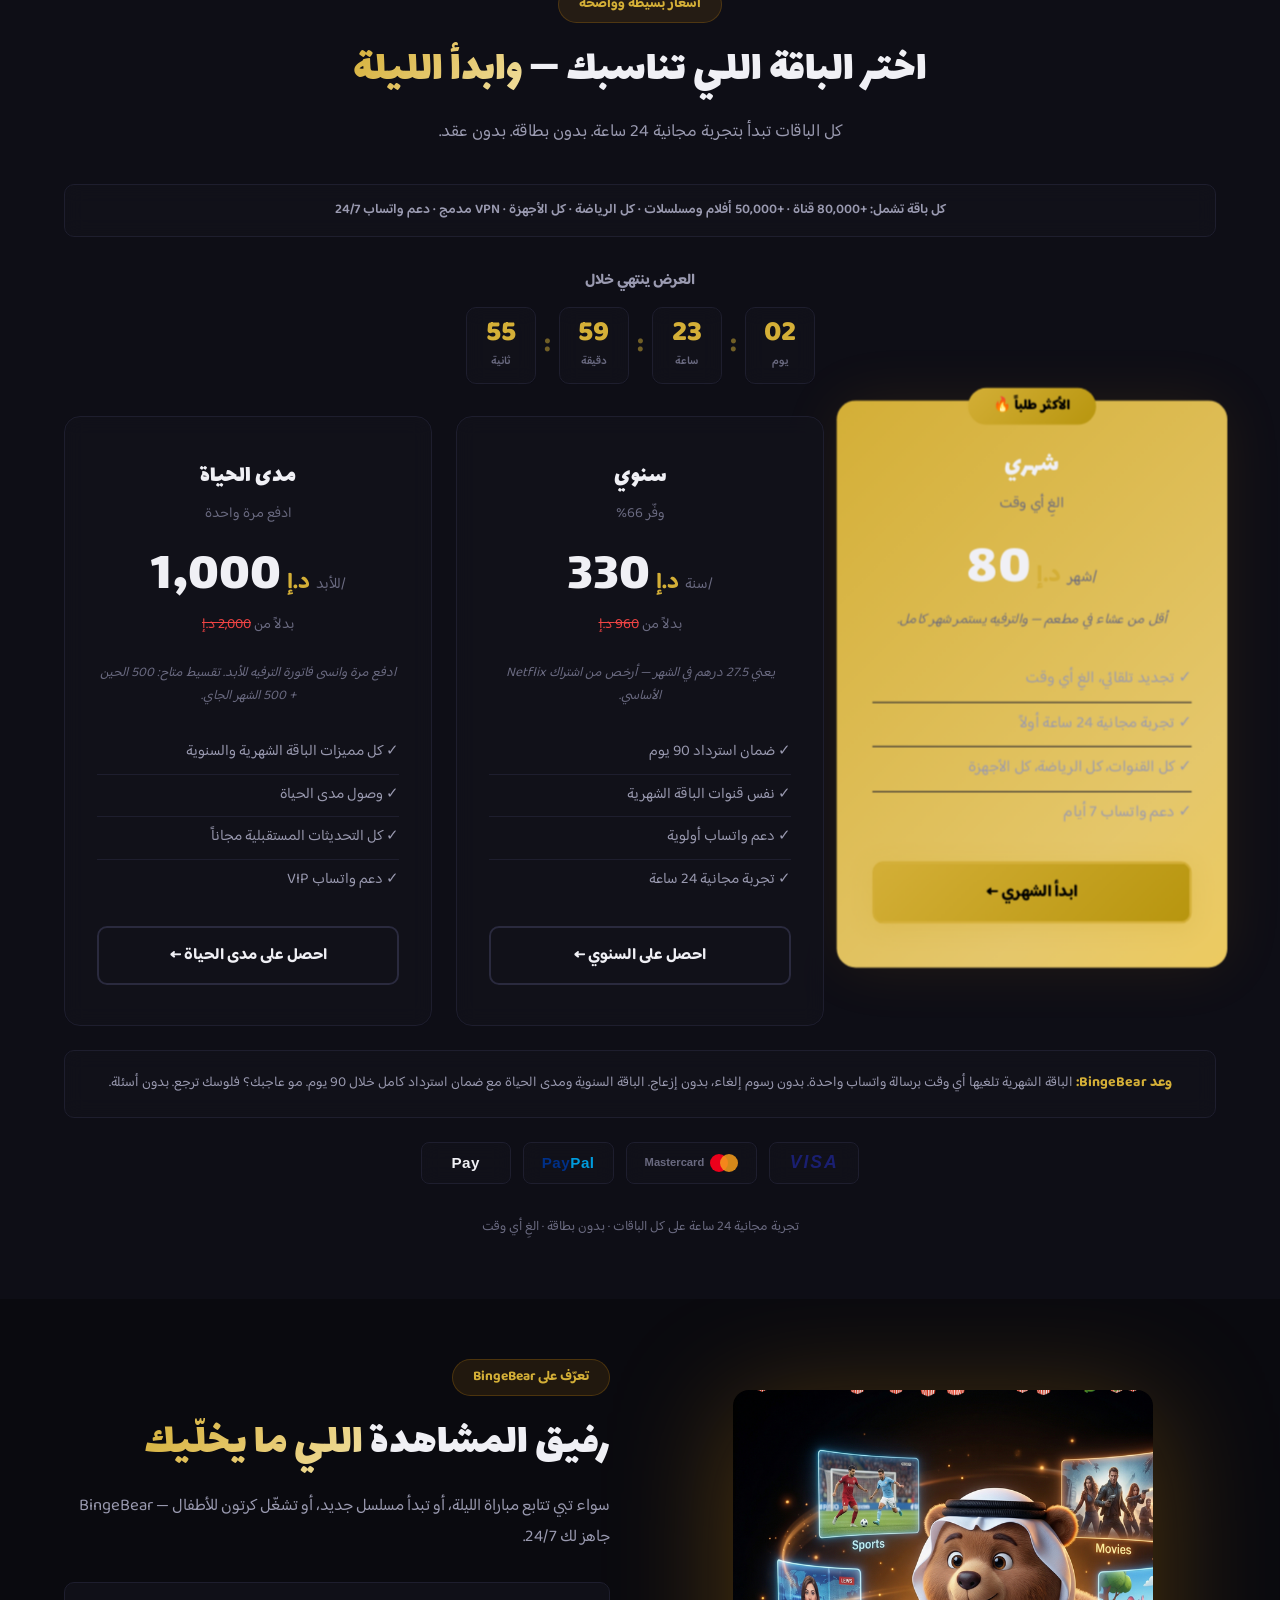
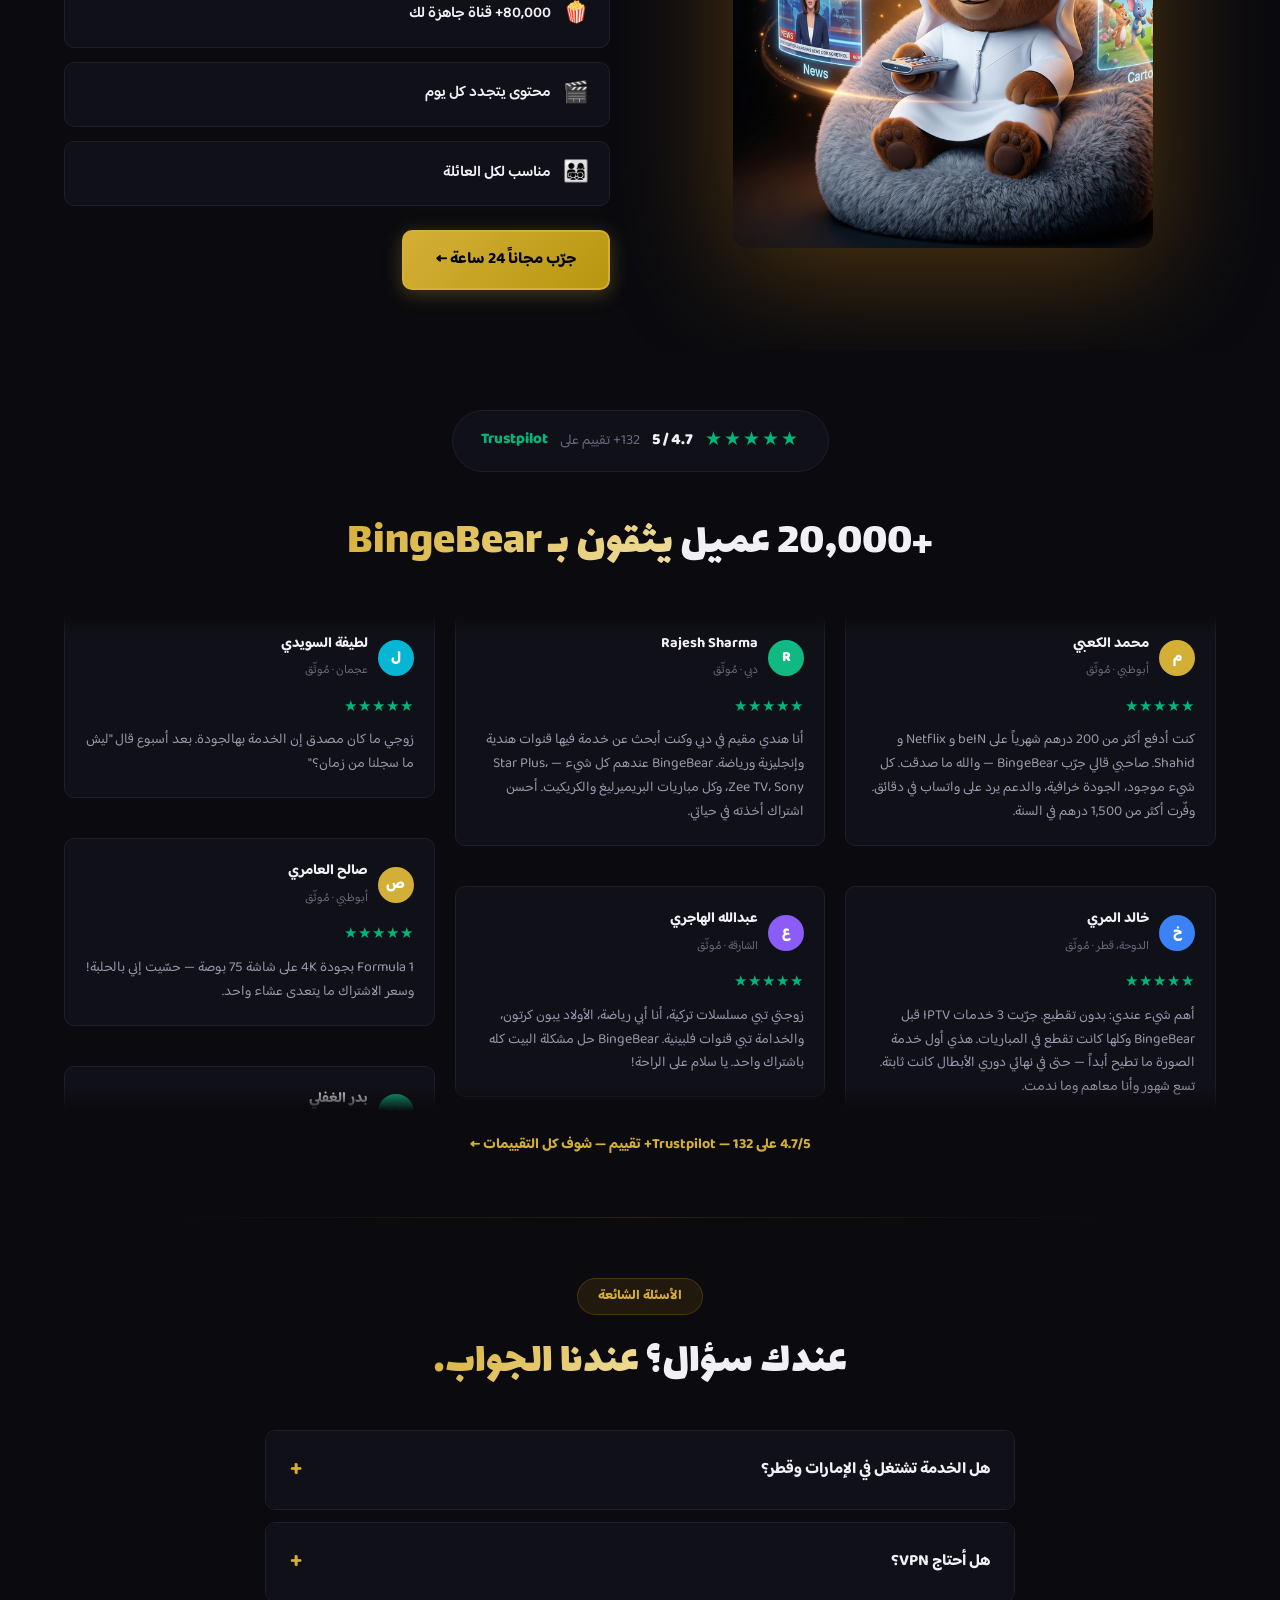
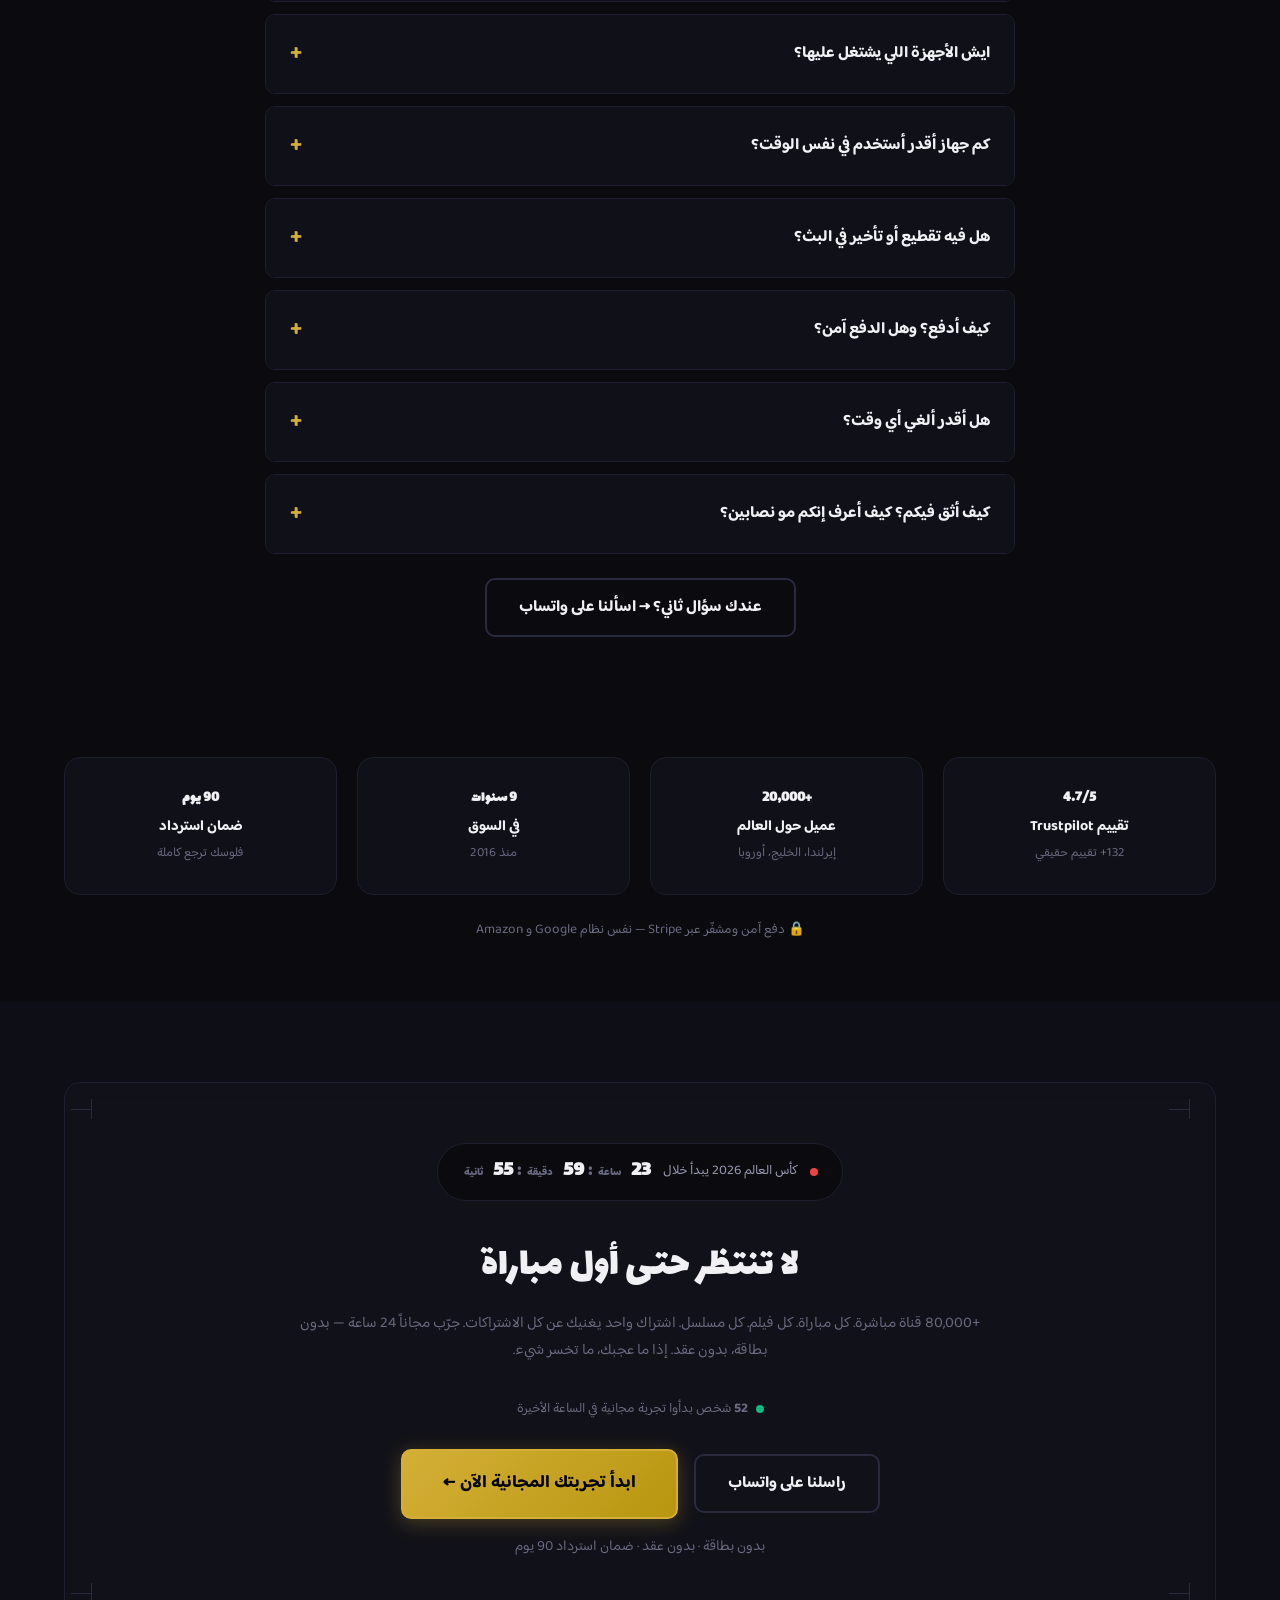
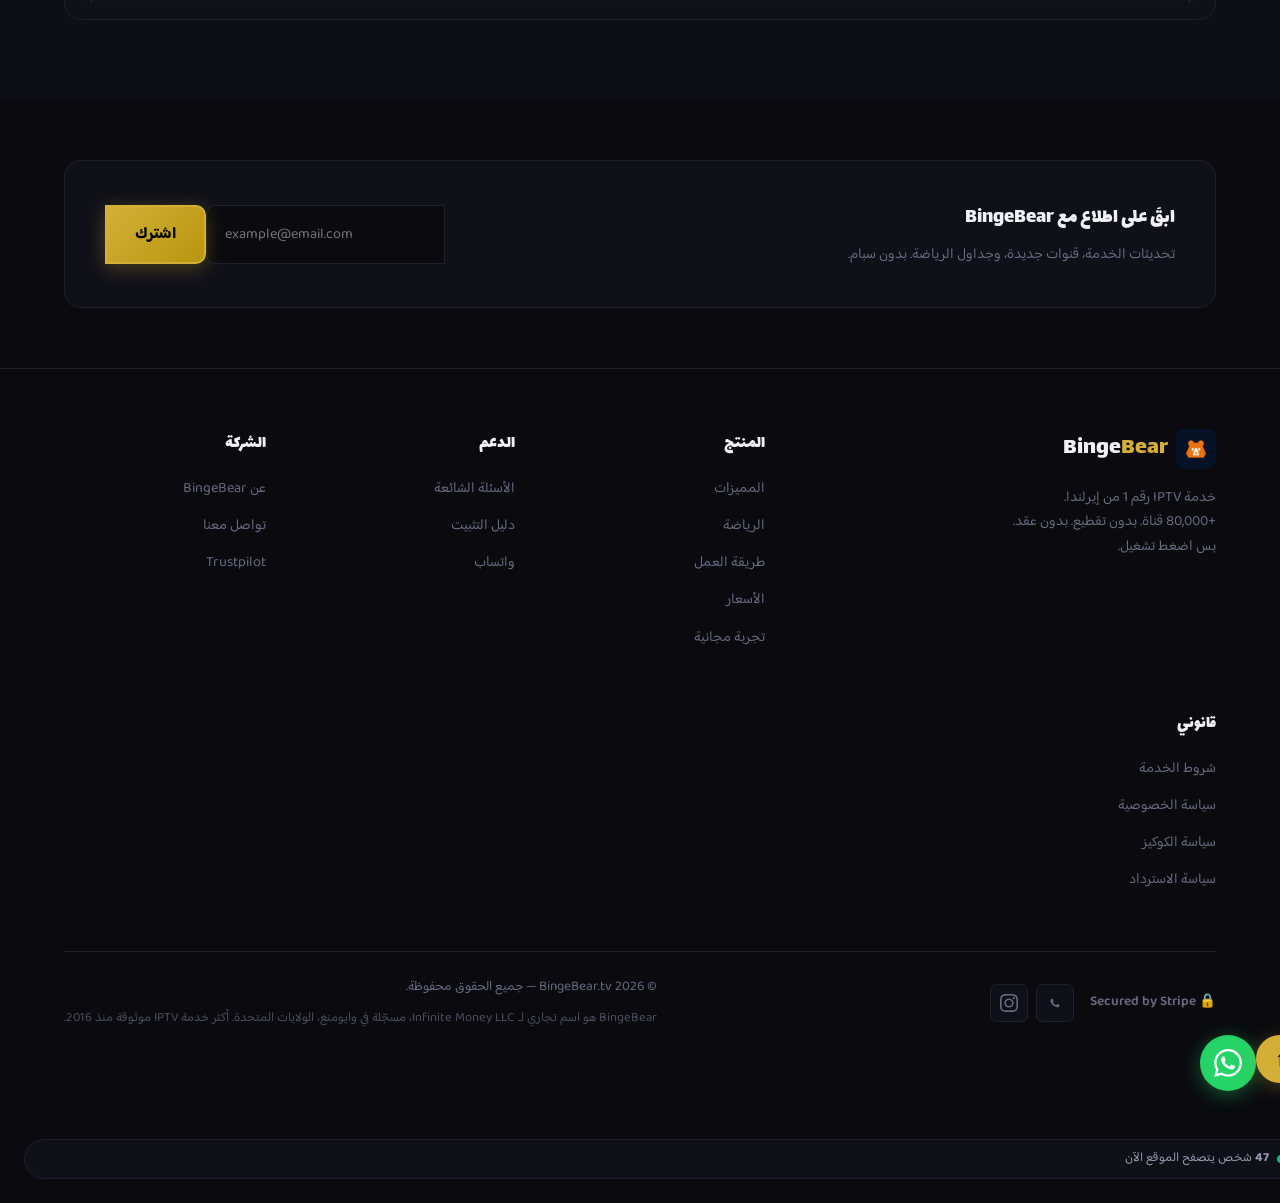
==== commit 687c1168: "Fix spacing: remove mesh blobs causing page stretch, tighten hero overflow" ====
--- a/index.html
+++ b/index.html
@@ -112,16 +112,6 @@
         </div>
     </div>
 
-    <!-- MESH GRADIENT BLOBS (ambient background) -->
-    <div class="mesh-bg" style="width:600px;height:600px;background:var(--primary);top:200px;right:-200px;animation:meshFloat1 20s ease-in-out infinite alternate"></div>
-    <div class="mesh-bg" style="width:500px;height:500px;background:#3B82F6;top:800px;left:-150px;animation:meshFloat2 25s ease-in-out infinite alternate"></div>
-    <div class="mesh-bg" style="width:700px;height:700px;background:#8B5CF6;top:2000px;right:-100px;animation:meshFloat3 30s ease-in-out infinite alternate"></div>
-    <div class="mesh-bg" style="width:550px;height:550px;background:#10B981;top:3500px;left:-200px;animation:meshFloat1 22s ease-in-out infinite alternate-reverse"></div>
-    <div class="mesh-bg" style="width:600px;height:600px;background:var(--primary);top:5000px;right:-150px;animation:meshFloat2 28s ease-in-out infinite alternate"></div>
-    <div class="mesh-bg" style="width:500px;height:500px;background:#F43F5E;top:6500px;left:-100px;animation:meshFloat3 24s ease-in-out infinite alternate-reverse"></div>
-    <div class="mesh-bg" style="width:650px;height:650px;background:#06B6D4;top:8000px;right:-200px;animation:meshFloat1 26s ease-in-out infinite alternate"></div>
-    <div class="mesh-bg" style="width:500px;height:500px;background:#8B5CF6;top:9500px;left:-150px;animation:meshFloat2 20s ease-in-out infinite alternate-reverse"></div>
-
     <!-- PAIN: PRICE COMPARISON -->
     <section class="pain-section" id="pain">
         <div class="container">
--- a/style.css
+++ b/style.css
@@ -73,7 +73,7 @@
 /* ===== GLOBAL ANIMATED BACKGROUNDS ===== */
 
 /* Noise texture overlay on body */
-body::before {
+body::after {
     content: '';
     position: fixed;
     inset: 0;
@@ -92,7 +92,7 @@
 
 /* Floating mesh gradient blobs */
 .mesh-bg {
-    position: absolute;
+    position: fixed;
     border-radius: 50%;
     filter: blur(100px);
     opacity: 0.07;
@@ -143,7 +143,7 @@
 
 .section-header {
     text-align: center;
-    margin-bottom: 60px;
+    margin-bottom: 36px;
 }
 
 .section-tag {
@@ -387,10 +387,11 @@
 /* ===== HERO ===== */
 .hero {
     position: relative;
-    min-height: 100vh;
-    display: flex;
-    align-items: center;
-    padding: 120px 0 80px;
+    min-height: auto;
+    display: flex;
+    align-items: center;
+    padding: 80px 0 30px;
+    overflow: hidden;
     overflow: hidden;
 }
 
@@ -406,24 +407,6 @@
     height: 100%;
     object-fit: cover;
     opacity: var(--media-opacity);
-}
-
-/* Hero gradient mesh */
-.hero::after {
-    content: '';
-    position: absolute;
-    bottom: 0;
-    left: 0;
-    right: 0;
-    height: 40%;
-    background: linear-gradient(
-        180deg,
-        transparent 0%,
-        rgba(var(--overlay-rgb), 0.3) 40%,
-        rgba(var(--overlay-rgb), 1) 100%
-    );
-    z-index: 1;
-    pointer-events: none;
 }
 
 .hero-video-overlay {
@@ -518,16 +501,16 @@
     border-radius: 50px;
     font-size: 0.9rem;
     font-weight: 700;
-    margin-bottom: 32px;
+    margin-bottom: 16px;
     animation: fadeInDown 0.8s ease;
 }
 
 .hero-title {
     font-family: var(--font-heading);
-    font-size: clamp(2.5rem, 7vw, 4.5rem);
+    font-size: clamp(2rem, 5vw, 3.5rem);
     font-weight: 400;
     line-height: 1.3;
-    margin-bottom: 24px;
+    margin-bottom: 16px;
     animation: fadeInUp 0.8s ease 0.1s both;
 }
 
@@ -535,17 +518,19 @@
     font-size: clamp(1rem, 2vw, 1.25rem);
     color: var(--text-secondary);
     max-width: 700px;
-    margin: 0 auto 40px;
+    margin: 0 auto 24px;
     line-height: 1.8;
     animation: fadeInUp 0.8s ease 0.2s both;
 }
 
 .hero-cta {
     display: flex;
-    flex-direction: column;
-    align-items: center;
-    gap: 16px;
-    margin-bottom: 60px;
+    flex-direction: row;
+    align-items: center;
+    justify-content: center;
+    gap: 12px;
+    margin-bottom: 24px;
+    flex-wrap: wrap;
     animation: fadeInUp 0.8s ease 0.3s both;
 }
 
@@ -588,7 +573,7 @@
 
 /* ===== FEATURES ===== */
 .features {
-    padding: 100px 0;
+    padding: 60px 0;
     background: var(--bg-section);
     position: relative;
     overflow: hidden;
@@ -668,7 +653,7 @@
 
 /* ===== CHANNELS ===== */
 .channels {
-    padding: 100px 0;
+    padding: 60px 0;
     overflow: hidden;
     position: relative;
 }
@@ -833,8 +818,9 @@
 
 /* ===== PRICING ===== */
 .pricing {
-    padding: 100px 0;
+    padding: 60px 0;
     background: var(--bg-section);
+    position: relative;
 }
 
 .currency-toggle {
@@ -996,7 +982,7 @@
 
 /* ===== TESTIMONIALS WALL ===== */
 .reviews {
-    padding: 100px 0;
+    padding: 60px 0;
 }
 
 /* Trustpilot header bar */
@@ -1041,7 +1027,7 @@
 .reviews-wall {
     display: flex;
     gap: 20px;
-    height: 700px;
+    height: 500px;
     overflow: hidden;
     position: relative;
     mask-image: linear-gradient(180deg, transparent 0%, black 5%, black 95%, transparent 100%);
@@ -1195,7 +1181,7 @@
 
 /* ===== HOW IT WORKS ===== */
 .how-it-works {
-    padding: 100px 0;
+    padding: 60px 0;
     background: var(--bg-section);
 }
 
@@ -1256,7 +1242,7 @@
 
 /* ===== MASCOT SECTION ===== */
 .mascot-section {
-    padding: 100px 0;
+    padding: 60px 0;
     background: var(--bg-body);
     overflow: hidden;
 }
@@ -1392,7 +1378,7 @@
 
 /* ===== VIDEO SHOWCASE ===== */
 .video-showcase {
-    padding: 100px 0;
+    padding: 60px 0;
     background: var(--bg-section);
     overflow: hidden;
 }
@@ -1460,7 +1446,7 @@
 
 /* ===== FAQ ===== */
 .faq {
-    padding: 100px 0;
+    padding: 60px 0;
 }
 
 .faq-list {
@@ -1781,7 +1767,7 @@
 }
 
 /* ===== PAIN SECTION ===== */
-.pain-section { padding: 100px 0; }
+.pain-section { padding: 60px 0; }
 .pain-grid { display: flex; align-items: stretch; justify-content: center; gap: 24px; flex-wrap: wrap; }
 .pain-card { flex: 1; min-width: 300px; max-width: 450px; background: var(--card-glass); backdrop-filter: blur(10px); border: 1px solid var(--border); border-radius: var(--radius); padding: 36px; }
 .pain-old { border-color: var(--danger); }
@@ -1801,7 +1787,7 @@
 @media (max-width: 768px) { .pain-grid { flex-direction: column; align-items: center; } .pain-vs { transform: rotate(90deg); } }
 
 /* ===== SPORTS SECTION ===== */
-.sports-section { padding: 100px 0; background: var(--bg-section); }
+.sports-section { padding: 60px 0; background: var(--bg-section); }
 .wc-banner { background: linear-gradient(135deg, rgba(212,175,55,0.08), rgba(212,175,55,0.02)); border: 1px solid rgba(212,175,55,0.3); border-radius: var(--radius); padding: 40px; text-align: center; margin-bottom: 48px; }
 .wc-badge { display: inline-block; background: var(--primary); color: var(--btn-text); padding: 6px 20px; border-radius: 50px; font-weight: 800; font-size: 0.9rem; margin-bottom: 16px; }
 .wc-banner h3 { font-family: var(--font-heading); font-size: 1.8rem; font-weight: 400; margin-bottom: 12px; }
@@ -1816,7 +1802,7 @@
 @media (max-width: 768px) { .sports-grid { grid-template-columns: 1fr; } }
 
 /* ===== MOVIES SECTION ===== */
-.movies-section { padding: 100px 0; }
+.movies-section { padding: 60px 0; }
 .movies-grid { display: grid; grid-template-columns: repeat(3, 1fr); gap: 20px; }
 .movie-card { background: var(--card-glass); backdrop-filter: blur(10px); border: 1px solid var(--border); border-radius: var(--radius); padding: 28px; transition: all var(--transition); }
 .movie-card:hover { border-color: var(--primary); transform: translateY(-4px); }
@@ -1826,7 +1812,7 @@
 @media (max-width: 768px) { .movies-grid { grid-template-columns: 1fr; } }
 
 /* ===== MULTILINGUAL ===== */
-.multilingual-section { padding: 80px 0; background: var(--bg-section); }
+.multilingual-section { padding: 50px 0; background: var(--bg-section); }
 .lang-flags { display: flex; flex-wrap: wrap; justify-content: center; gap: 12px; }
 .lang-pill { background: var(--card-glass); backdrop-filter: blur(10px); border: 1px solid var(--border); padding: 10px 20px; border-radius: 50px; font-size: 0.9rem; font-weight: 600; transition: all var(--transition); }
 .lang-pill:hover { border-color: var(--primary); transform: translateY(-2px); }
@@ -1850,7 +1836,7 @@
 
 /* ===== COMPARISON TABLE ===== */
 .comparison {
-    padding: 100px 0;
+    padding: 60px 0;
     background: var(--bg-section);
 }
 
@@ -2778,7 +2764,7 @@
 
 /* ===== TRUSTED BY ===== */
 .trusted-by {
-    padding: 40px 0;
+    padding: 24px 0;
     border-bottom: 1px solid var(--border);
 }
 
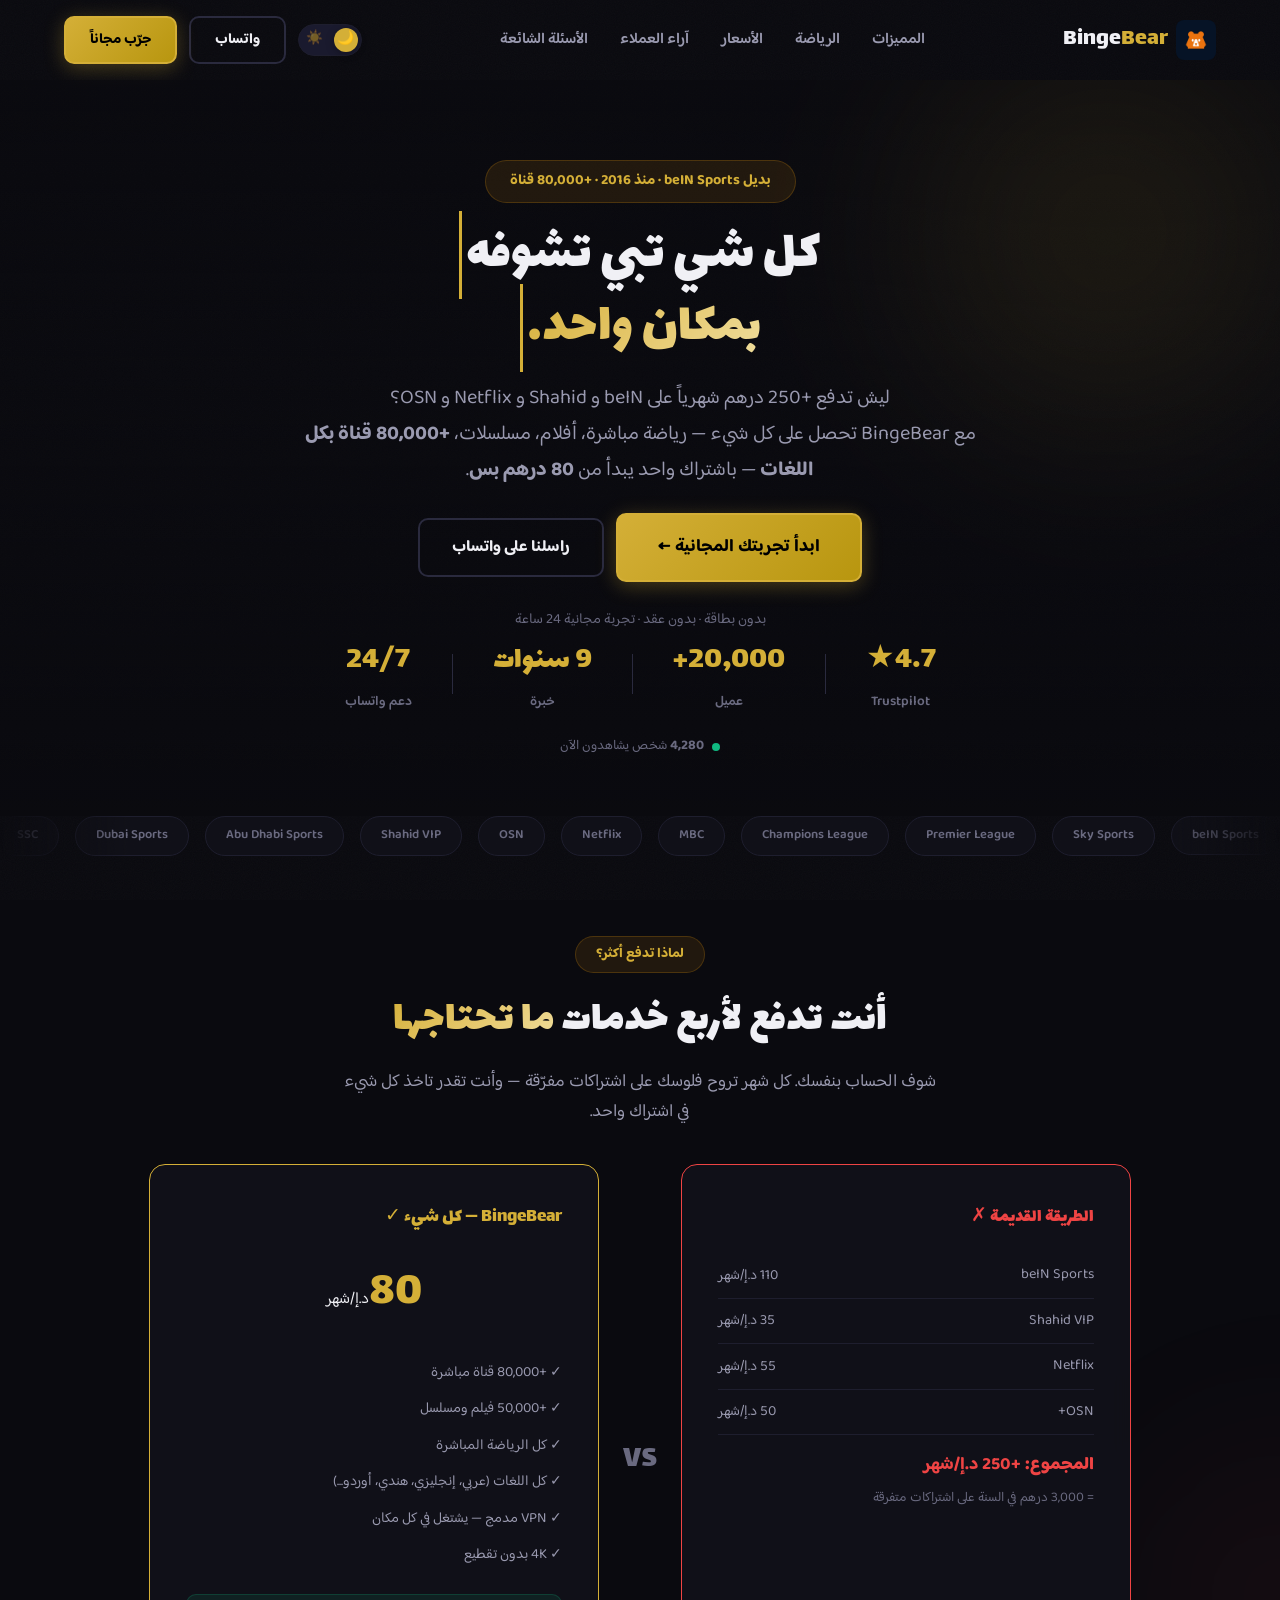
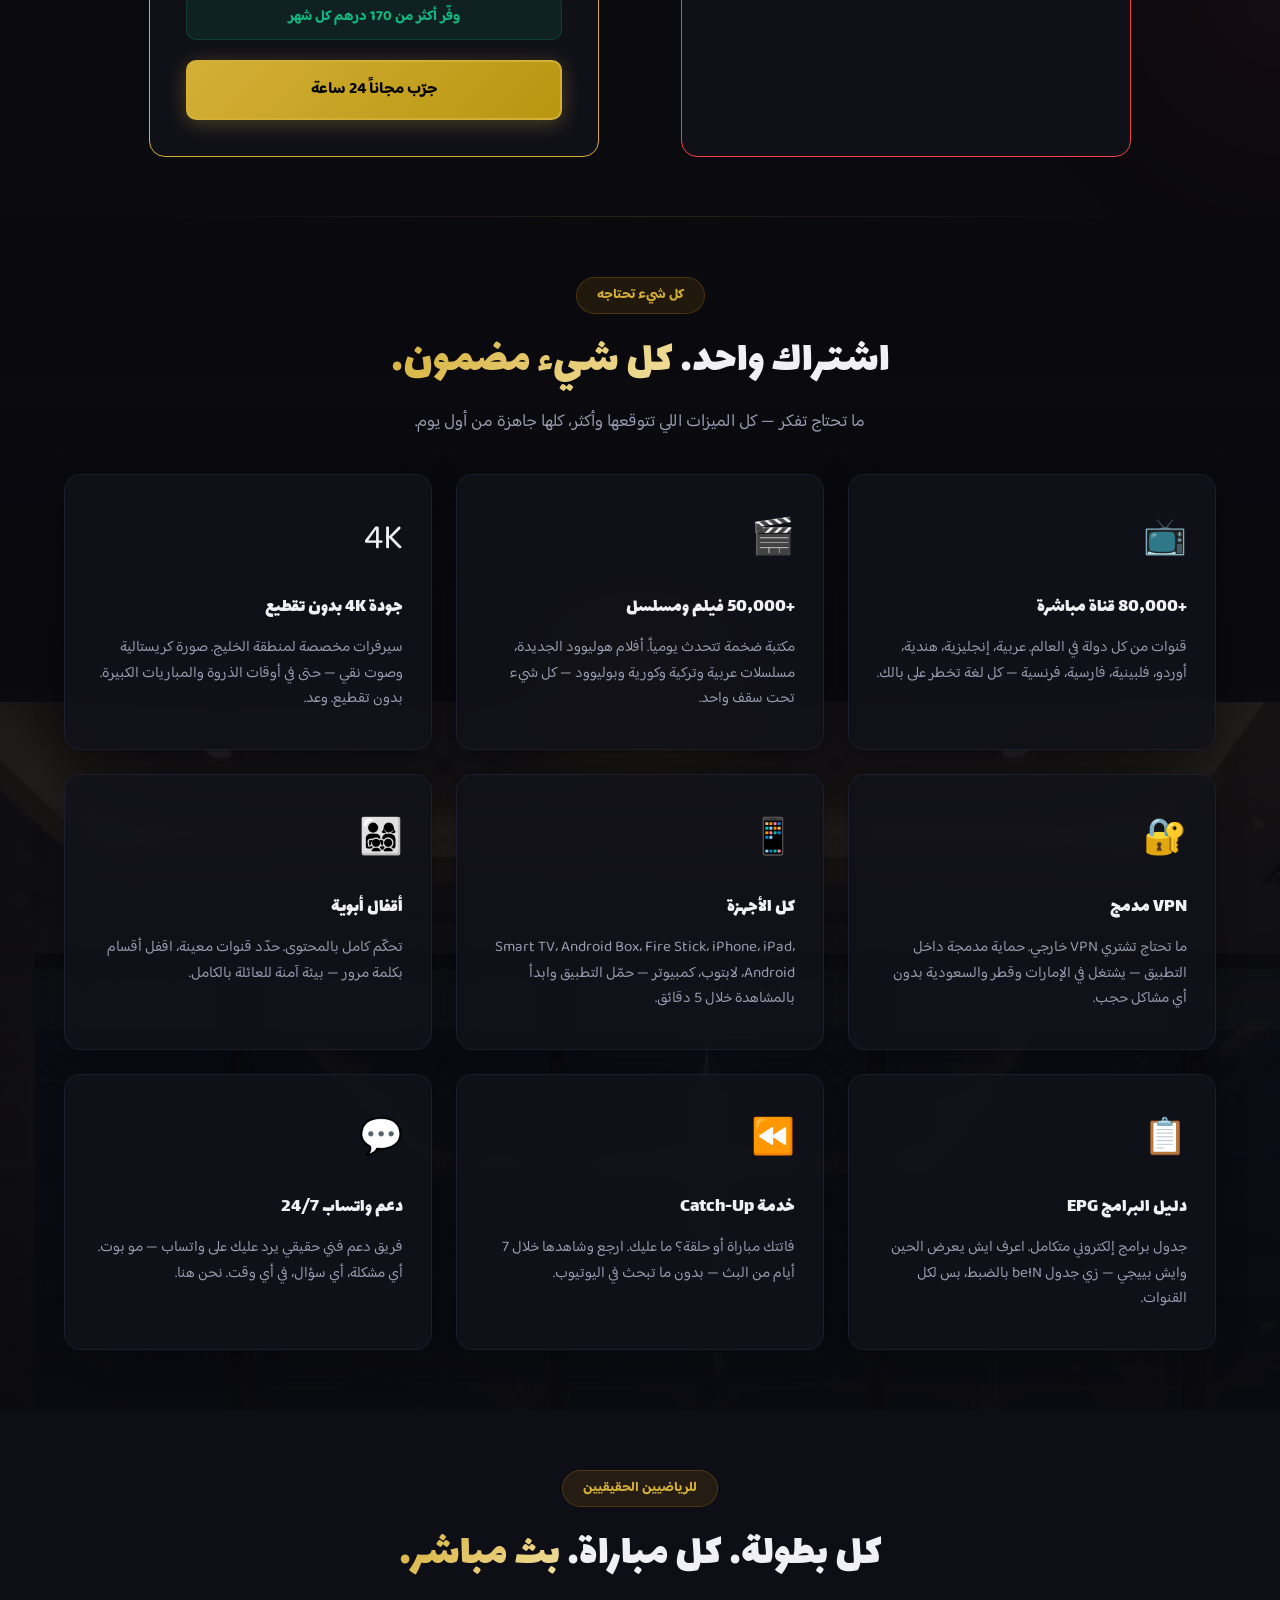
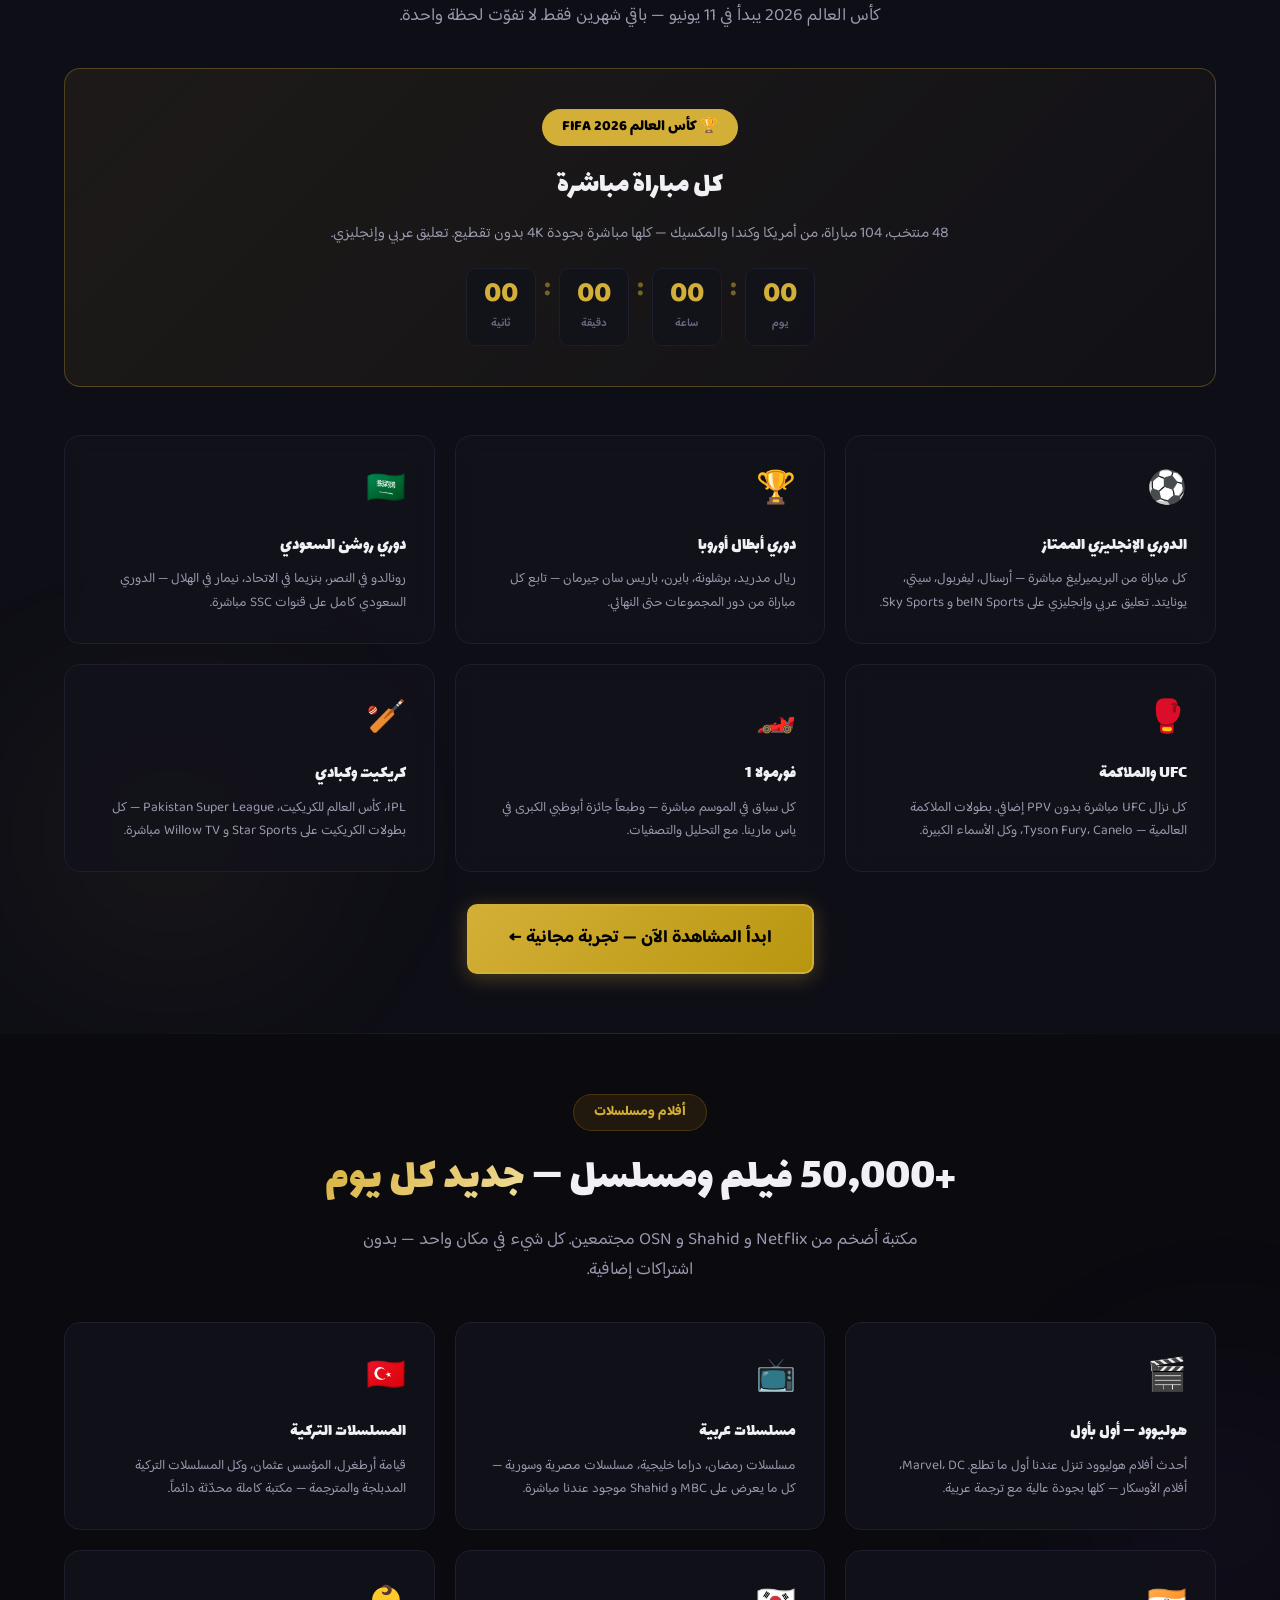
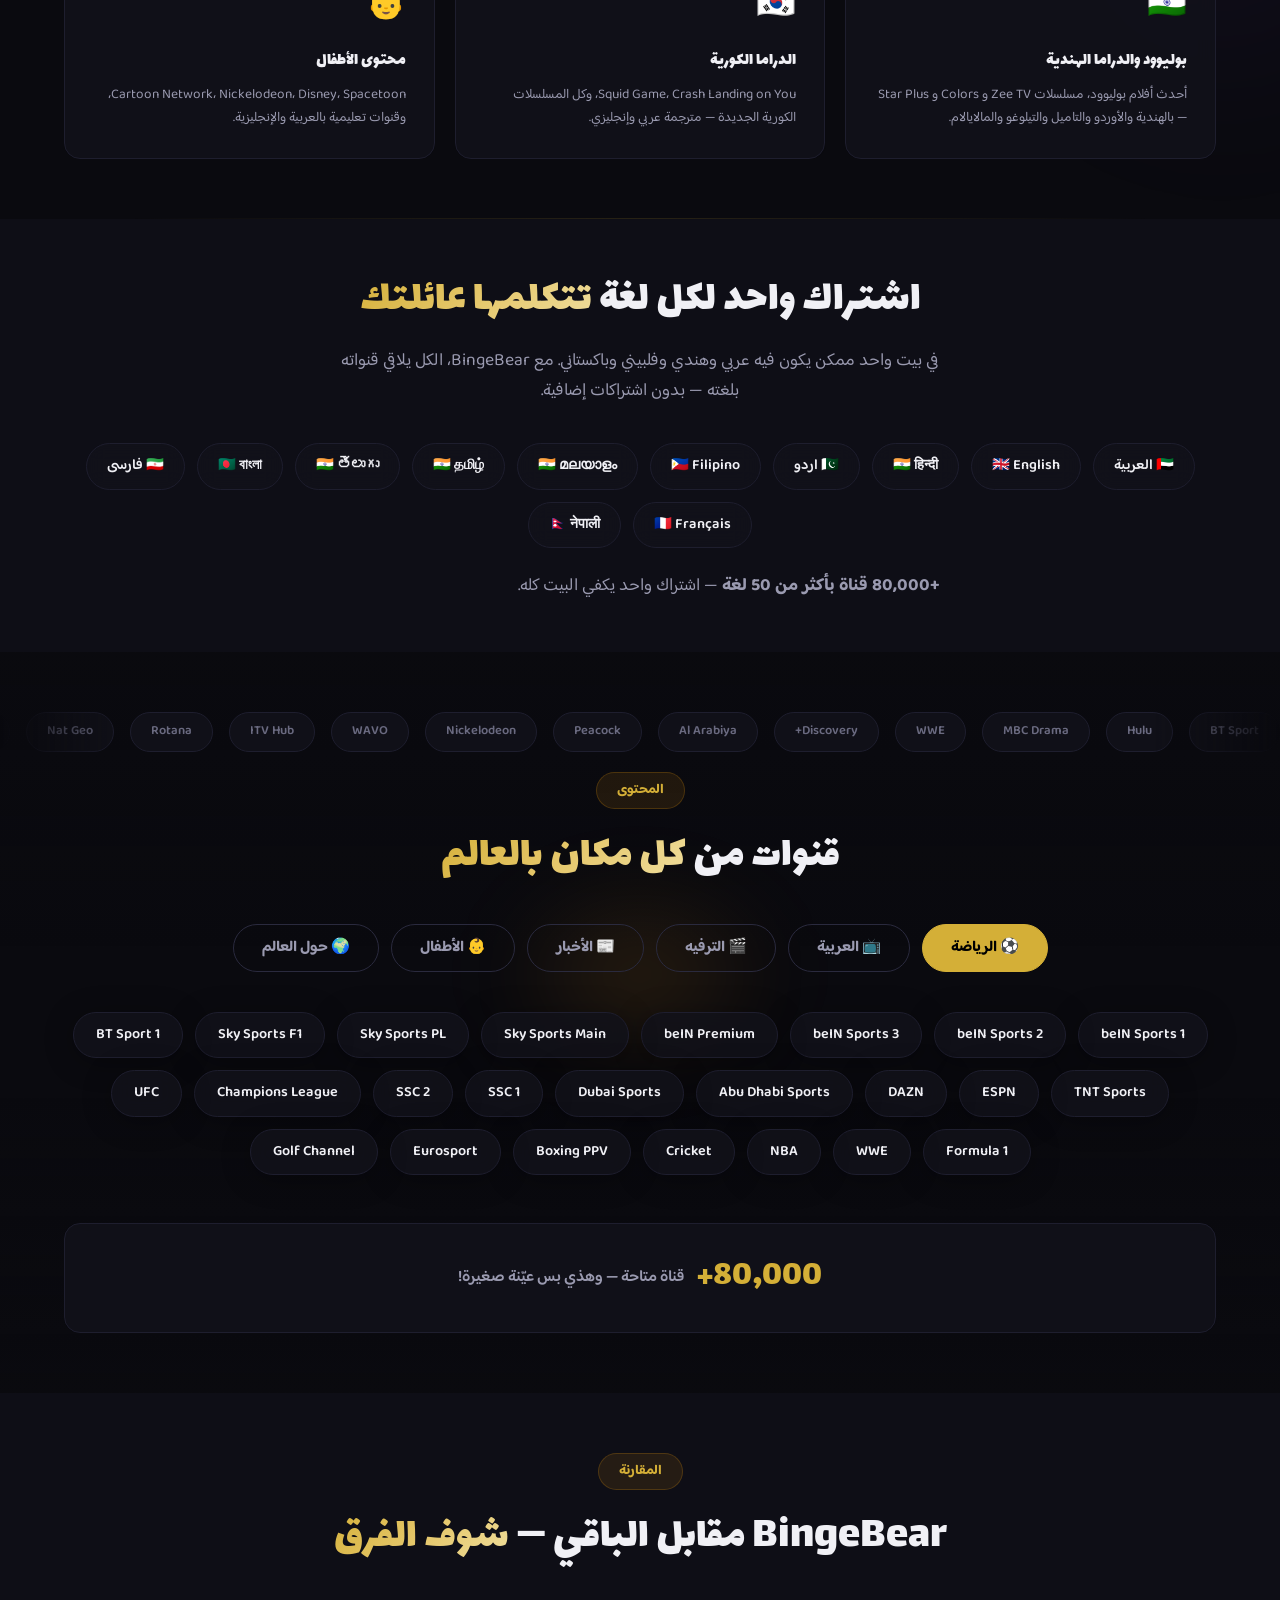
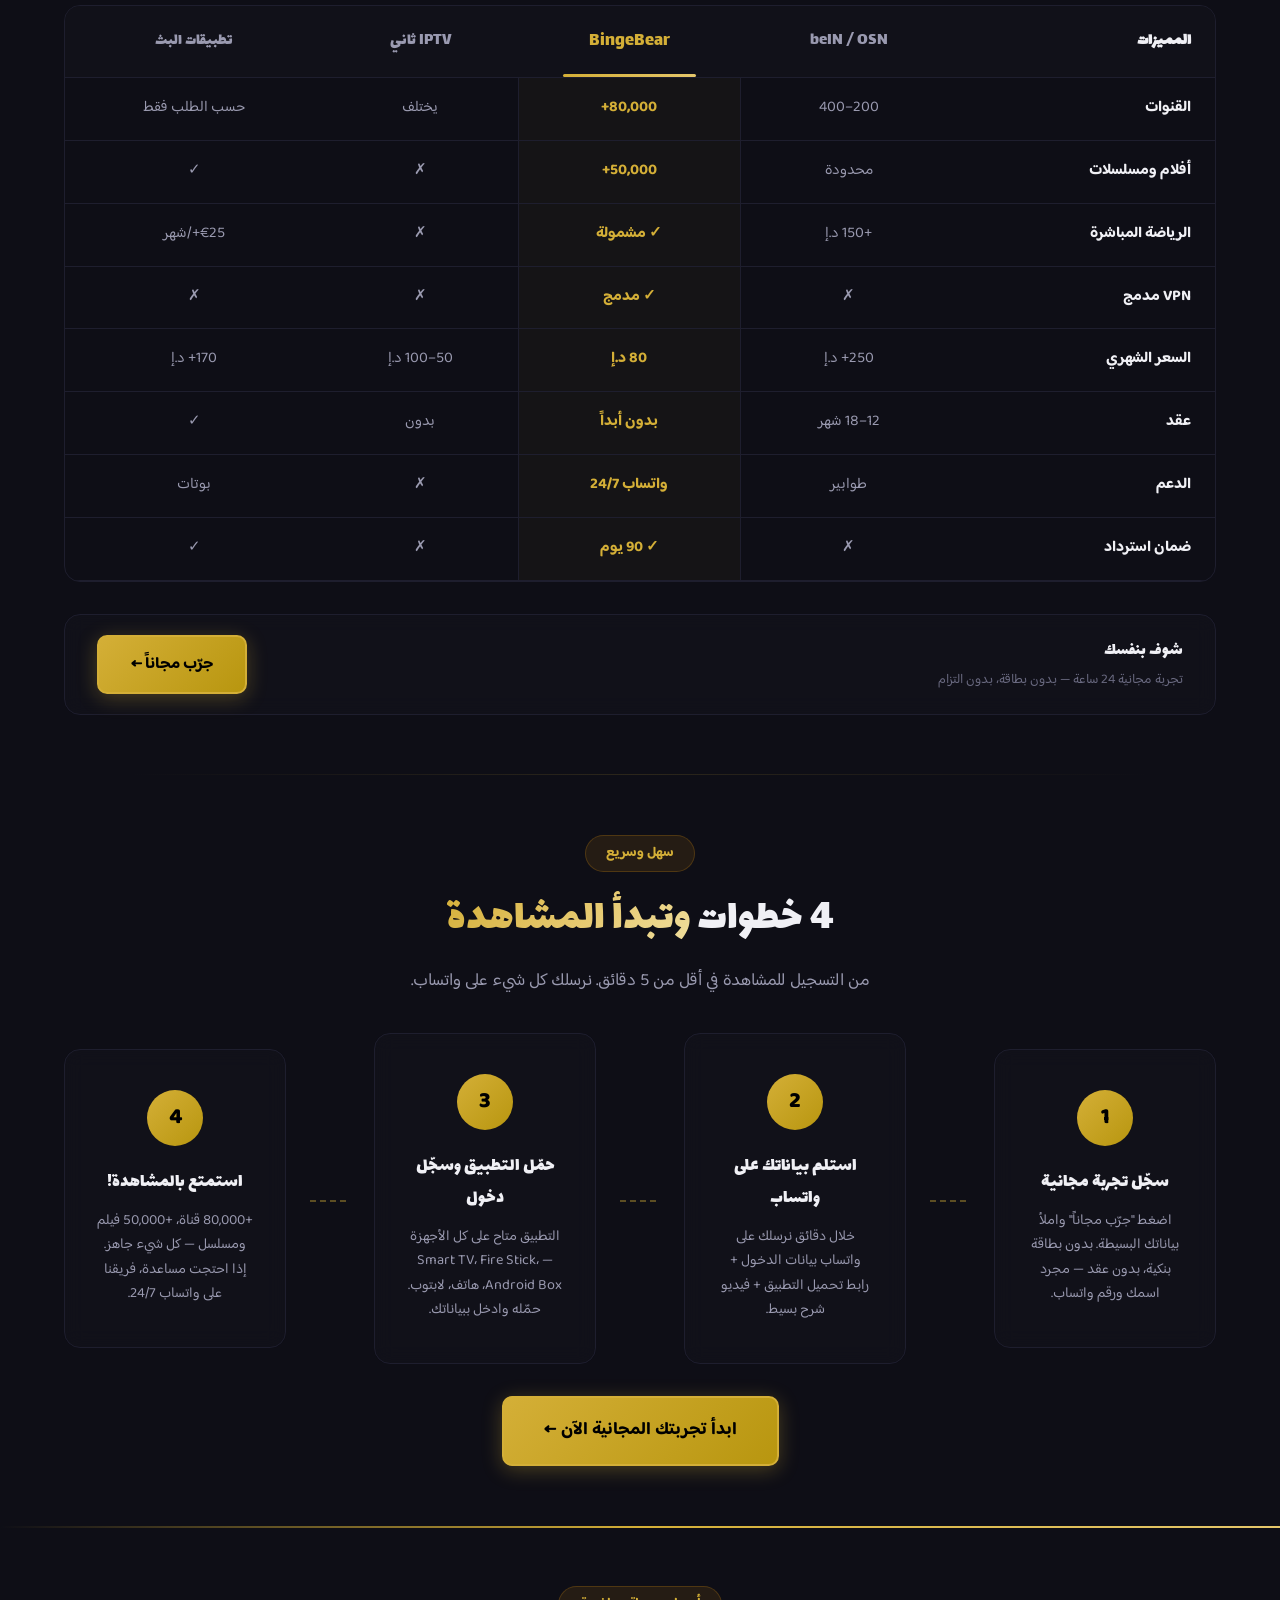
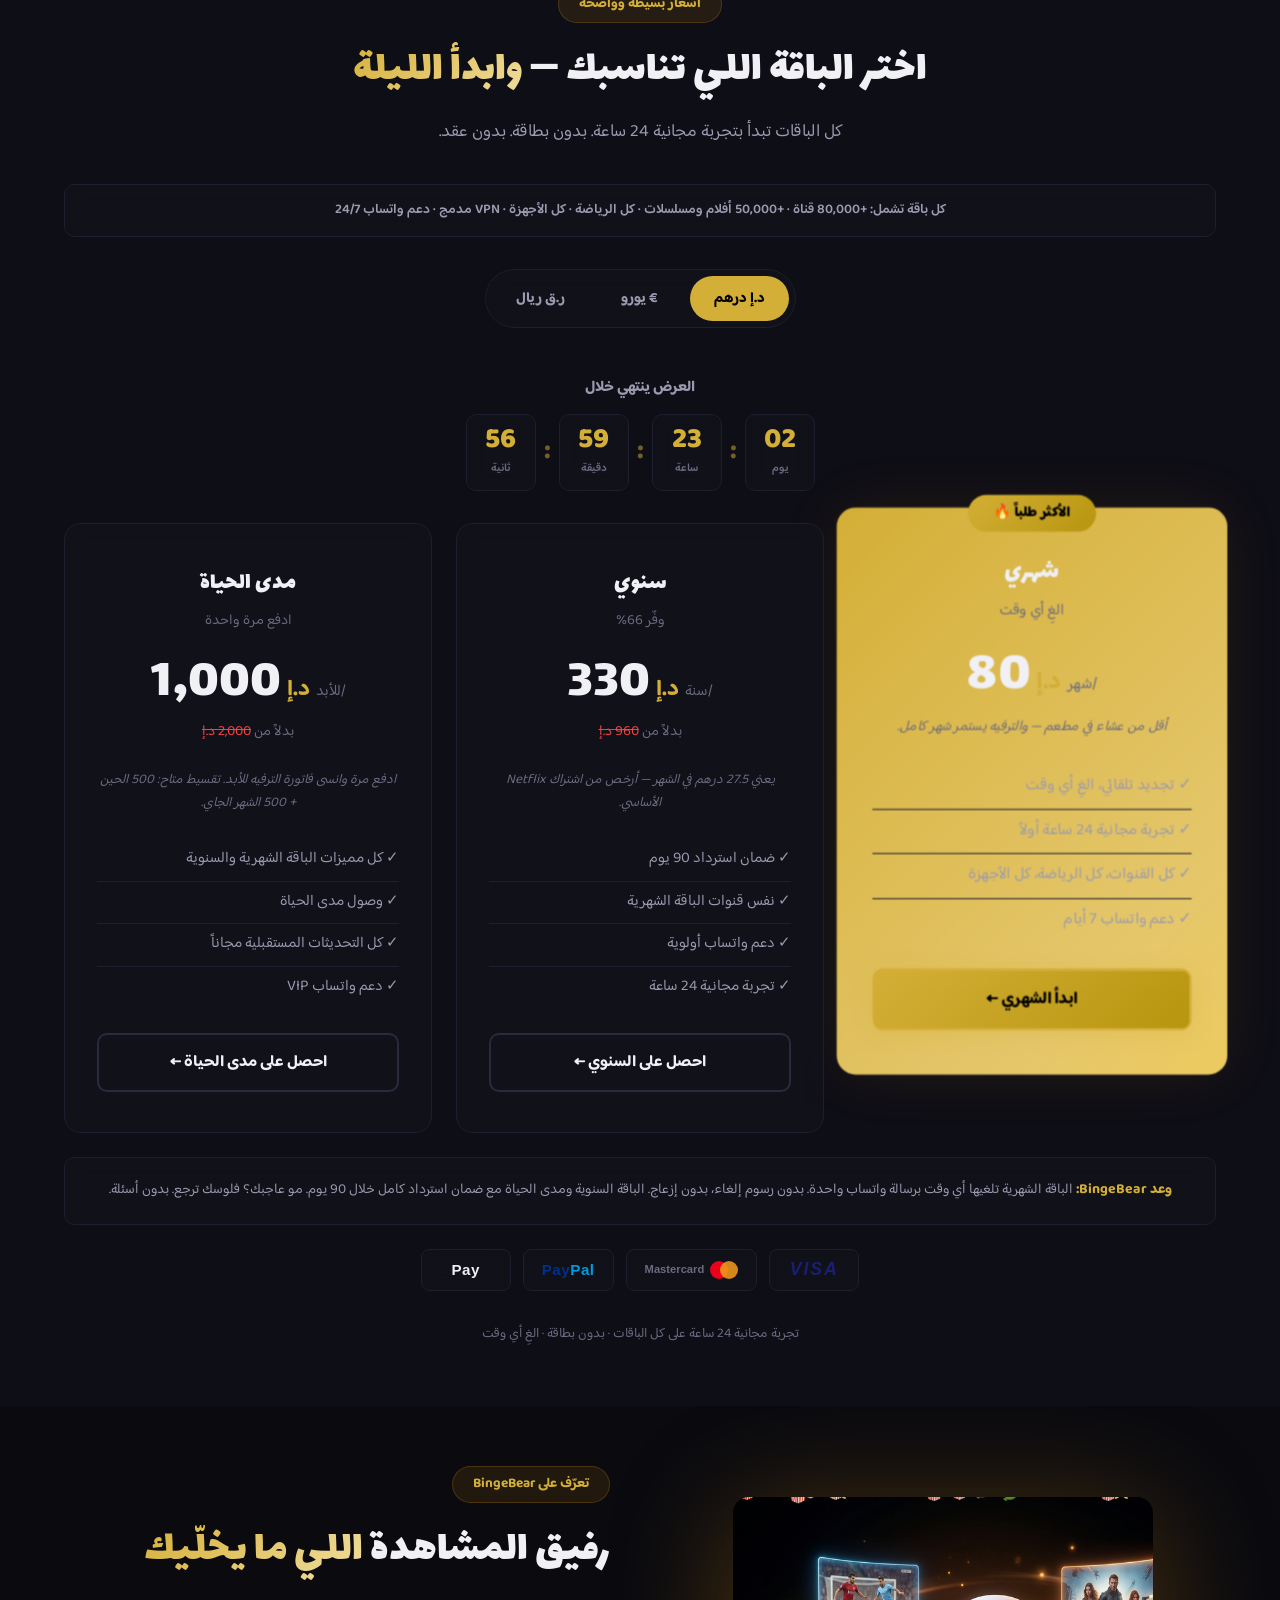
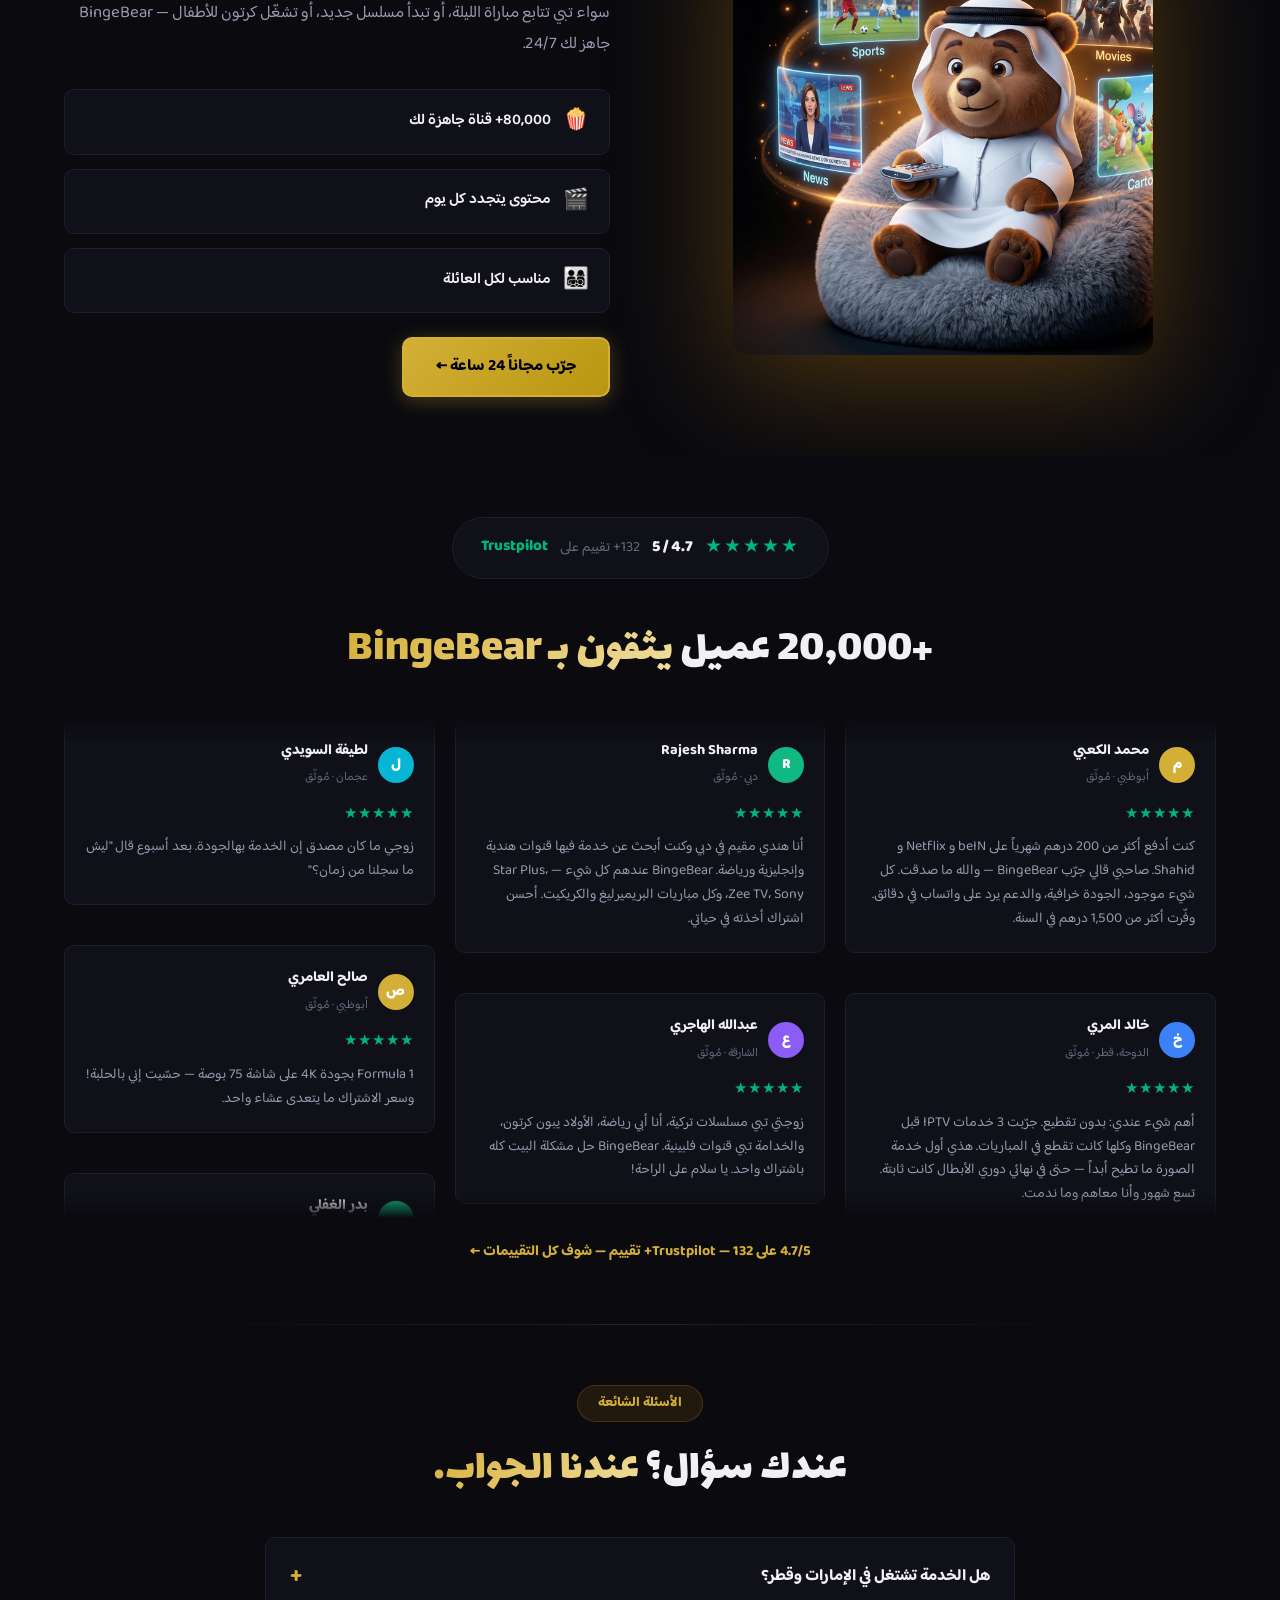
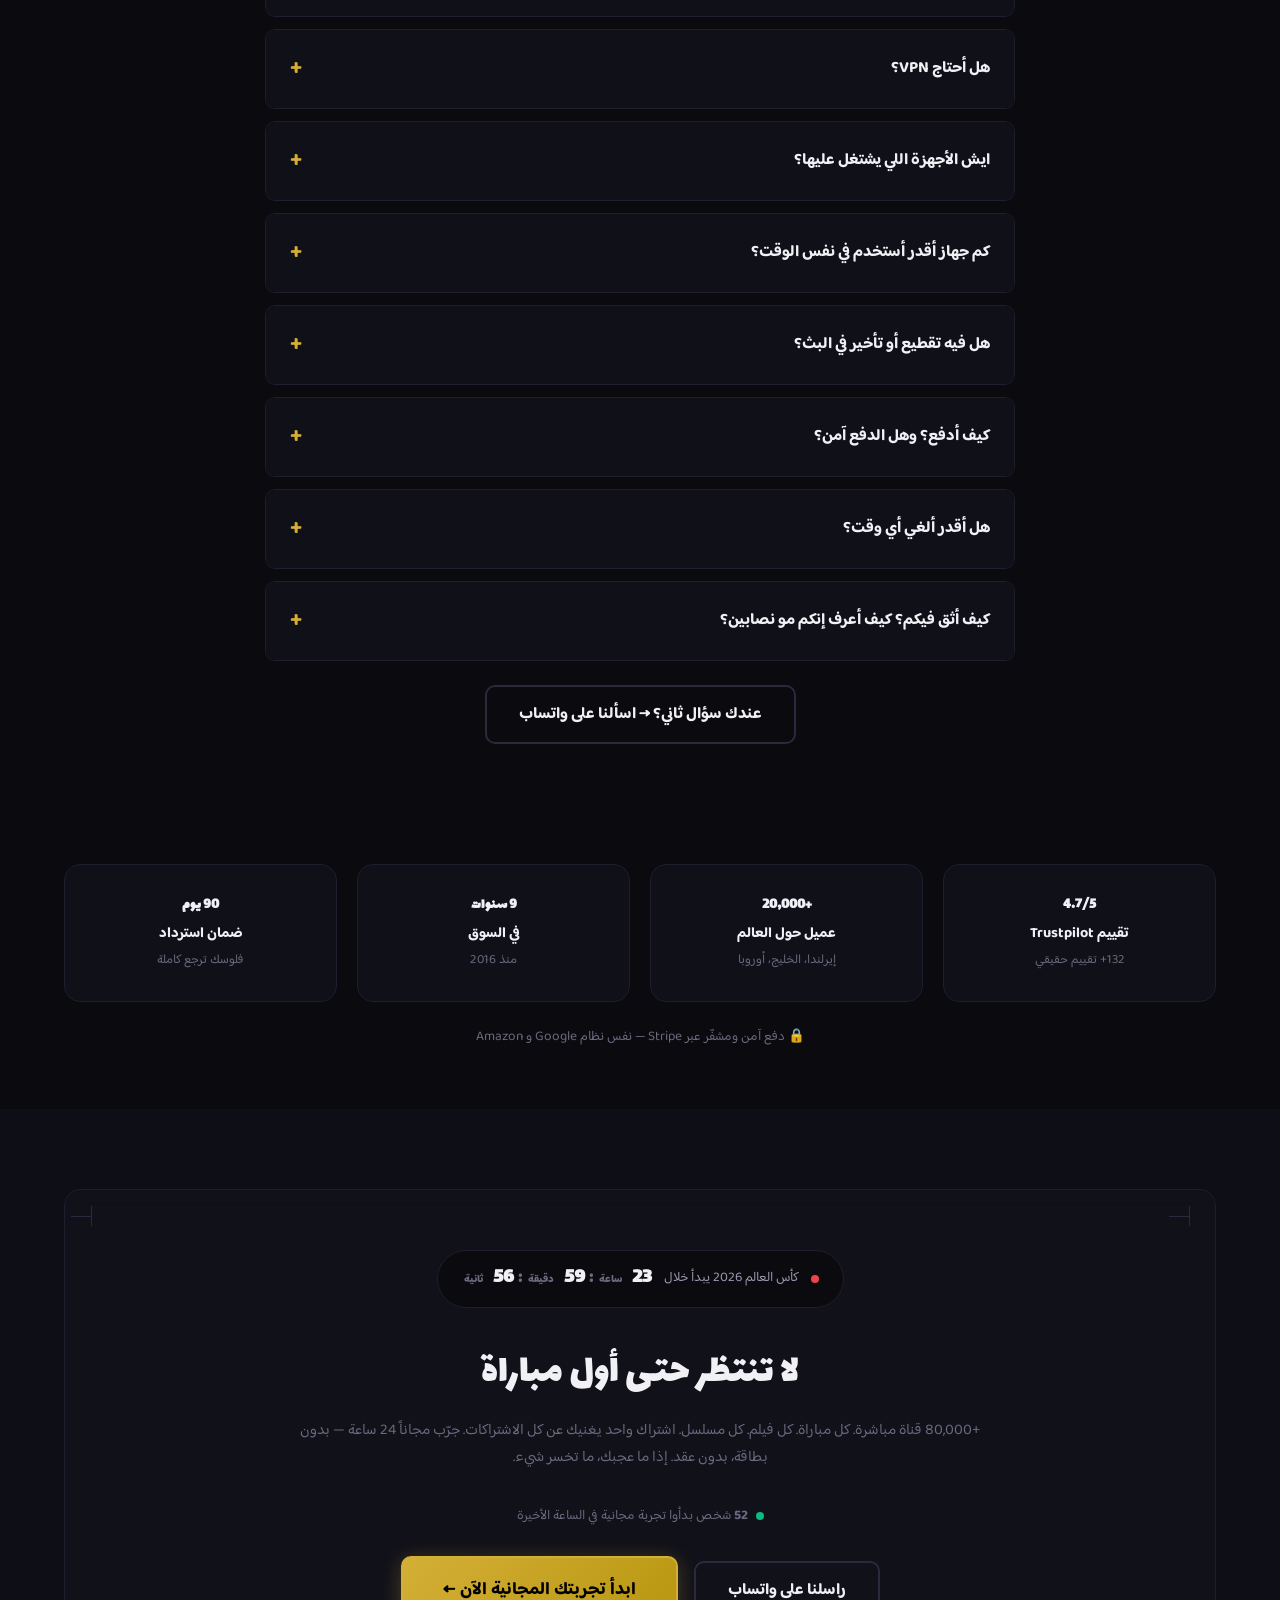
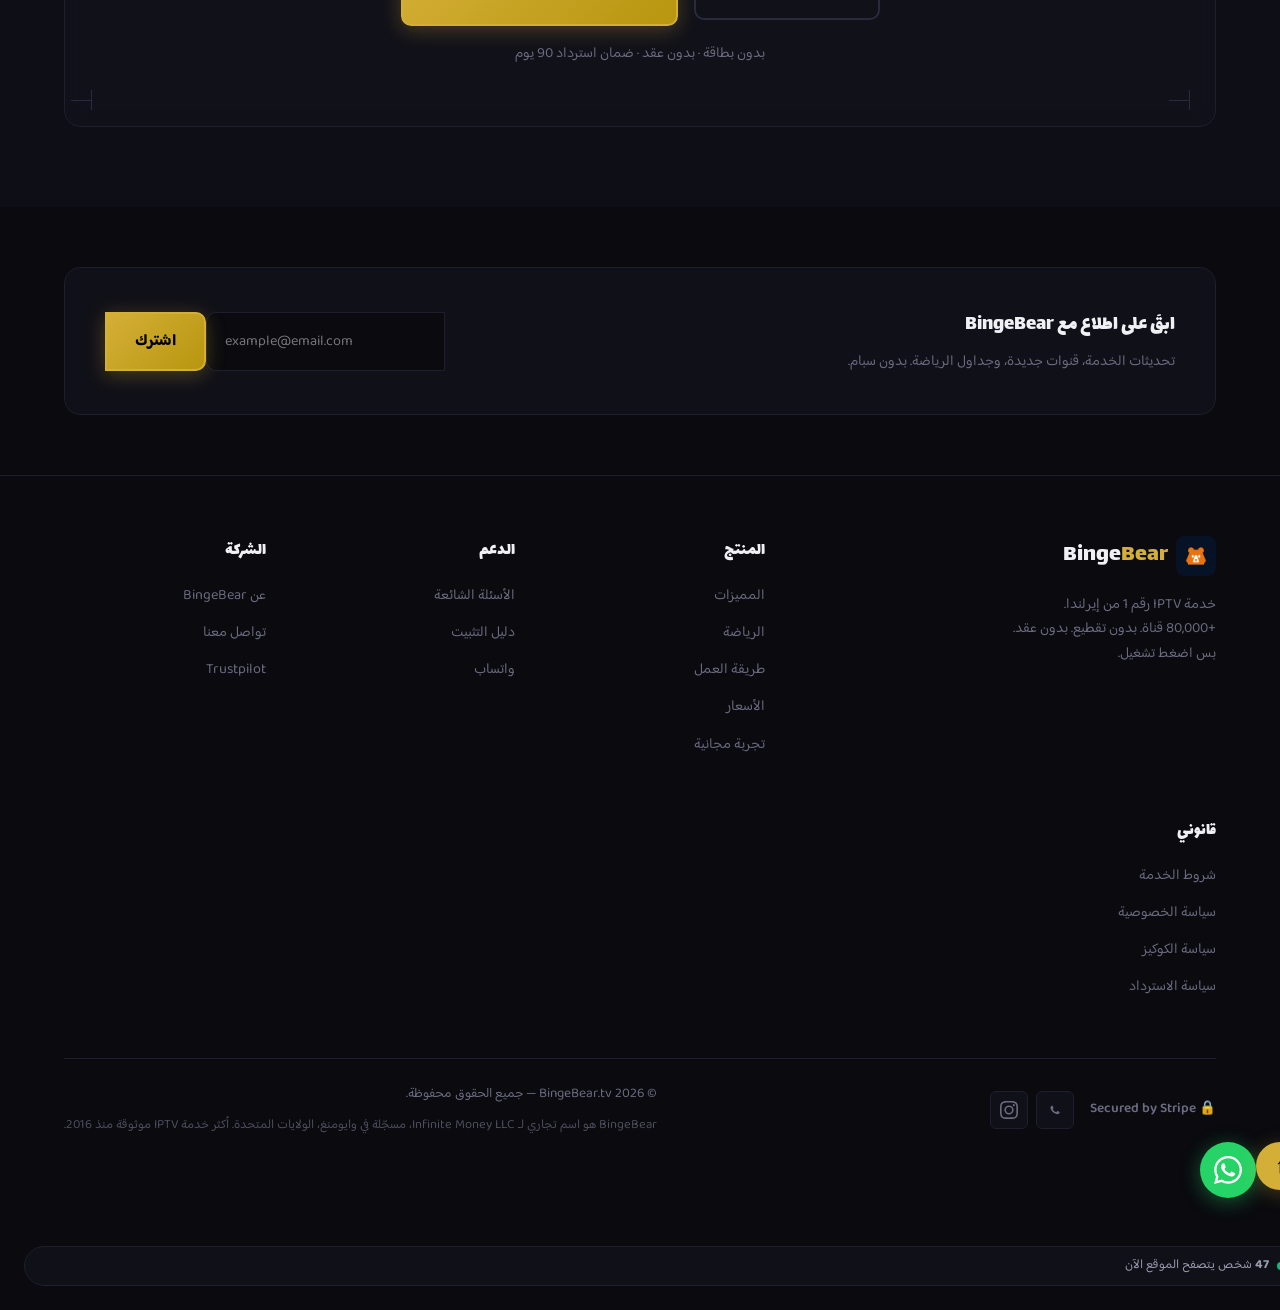
==== commit b16bca6b: "Add currency converter back to pricing (AED/EUR/QAR toggle)" ====
--- a/index.html
+++ b/index.html
@@ -349,6 +349,13 @@
             <!-- Universal features -->
             <div class="pricing-universal">كل باقة تشمل: +80,000 قناة · +50,000 أفلام ومسلسلات · كل الرياضة · كل الأجهزة · VPN مدمج · دعم واتساب 24/7</div>
 
+            <!-- Currency Toggle -->
+            <div class="currency-toggle">
+                <button class="currency-btn active" data-currency="aed">د.إ درهم</button>
+                <button class="currency-btn" data-currency="eur">€ يورو</button>
+                <button class="currency-btn" data-currency="qar">ر.ق ريال</button>
+            </div>
+
             <div class="pricing-countdown">
                 <span class="countdown-label">العرض ينتهي خلال</span>
                 <div class="countdown-timer" id="countdownTimer">
@@ -364,7 +371,7 @@
                 <div class="pricing-card pricing-popular reveal-scale stagger-1">
                     <div class="popular-badge">الأكثر طلباً 🔥</div>
                     <div class="pricing-header"><h3>شهري</h3><p class="pricing-sub">الغِ أي وقت</p></div>
-                    <div class="pricing-amount"><span class="price">80</span><span class="currency-symbol">د.إ</span><span class="pricing-period">/شهر</span></div>
+                    <div class="pricing-amount"><span class="price" data-aed="80" data-eur="20" data-qar="80">80</span><span class="currency-symbol" data-aed="د.إ" data-eur="€" data-qar="ر.ق">د.إ</span><span class="pricing-period">/شهر</span></div>
                     <p class="pricing-anchor">أقل من عشاء في مطعم — والترفيه يستمر شهر كامل.</p>
                     <ul class="pricing-features"><li>✓ تجديد تلقائي، الغِ أي وقت</li><li>✓ تجربة مجانية 24 ساعة أولاً</li><li>✓ كل القنوات، كل الرياضة، كل الأجهزة</li><li>✓ دعم واتساب 7 أيام</li></ul>
                     <a href="trial.html" class="btn btn-primary btn-block">ابدأ الشهري ←</a>
@@ -372,8 +379,8 @@
                 <!-- Yearly -->
                 <div class="pricing-card reveal-scale stagger-2">
                     <div class="pricing-header"><h3>سنوي</h3><p class="pricing-sub">وفّر 66%</p></div>
-                    <div class="pricing-amount"><span class="price">330</span><span class="currency-symbol">د.إ</span><span class="pricing-period">/سنة</span></div>
-                    <div class="pricing-original">بدلاً من <del>960 د.إ</del></div>
+                    <div class="pricing-amount"><span class="price" data-aed="330" data-eur="80" data-qar="320">330</span><span class="currency-symbol" data-aed="د.إ" data-eur="€" data-qar="ر.ق">د.إ</span><span class="pricing-period">/سنة</span></div>
+                    <div class="pricing-original">بدلاً من <del><span class="original-price" data-aed="960" data-eur="240" data-qar="960">960</span> <span class="original-currency" data-aed="د.إ" data-eur="€" data-qar="ر.ق">د.إ</span></del></div>
                     <p class="pricing-anchor">يعني 27.5 درهم في الشهر — أرخص من اشتراك Netflix الأساسي.</p>
                     <ul class="pricing-features"><li>✓ ضمان استرداد 90 يوم</li><li>✓ نفس قنوات الباقة الشهرية</li><li>✓ دعم واتساب أولوية</li><li>✓ تجربة مجانية 24 ساعة</li></ul>
                     <a href="trial.html" class="btn btn-outline btn-block">احصل على السنوي ←</a>
@@ -381,8 +388,8 @@
                 <!-- Lifetime -->
                 <div class="pricing-card reveal-scale stagger-3">
                     <div class="pricing-header"><h3>مدى الحياة</h3><p class="pricing-sub">ادفع مرة واحدة</p></div>
-                    <div class="pricing-amount"><span class="price">1,000</span><span class="currency-symbol">د.إ</span><span class="pricing-period">/للأبد</span></div>
-                    <div class="pricing-original">بدلاً من <del>2,000 د.إ</del></div>
+                    <div class="pricing-amount"><span class="price" data-aed="1000" data-eur="250" data-qar="1000">1,000</span><span class="currency-symbol" data-aed="د.إ" data-eur="€" data-qar="ر.ق">د.إ</span><span class="pricing-period">/للأبد</span></div>
+                    <div class="pricing-original">بدلاً من <del><span class="original-price" data-aed="2000" data-eur="500" data-qar="2000">2,000</span> <span class="original-currency" data-aed="د.إ" data-eur="€" data-qar="ر.ق">د.إ</span></del></div>
                     <p class="pricing-anchor">ادفع مرة وانسى فاتورة الترفيه للأبد. تقسيط متاح: 500 الحين + 500 الشهر الجاي.</p>
                     <ul class="pricing-features"><li>✓ كل مميزات الباقة الشهرية والسنوية</li><li>✓ وصول مدى الحياة</li><li>✓ كل التحديثات المستقبلية مجاناً</li><li>✓ دعم واتساب VIP</li></ul>
                     <a href="trial.html" class="btn btn-outline btn-block">احصل على مدى الحياة ←</a>
